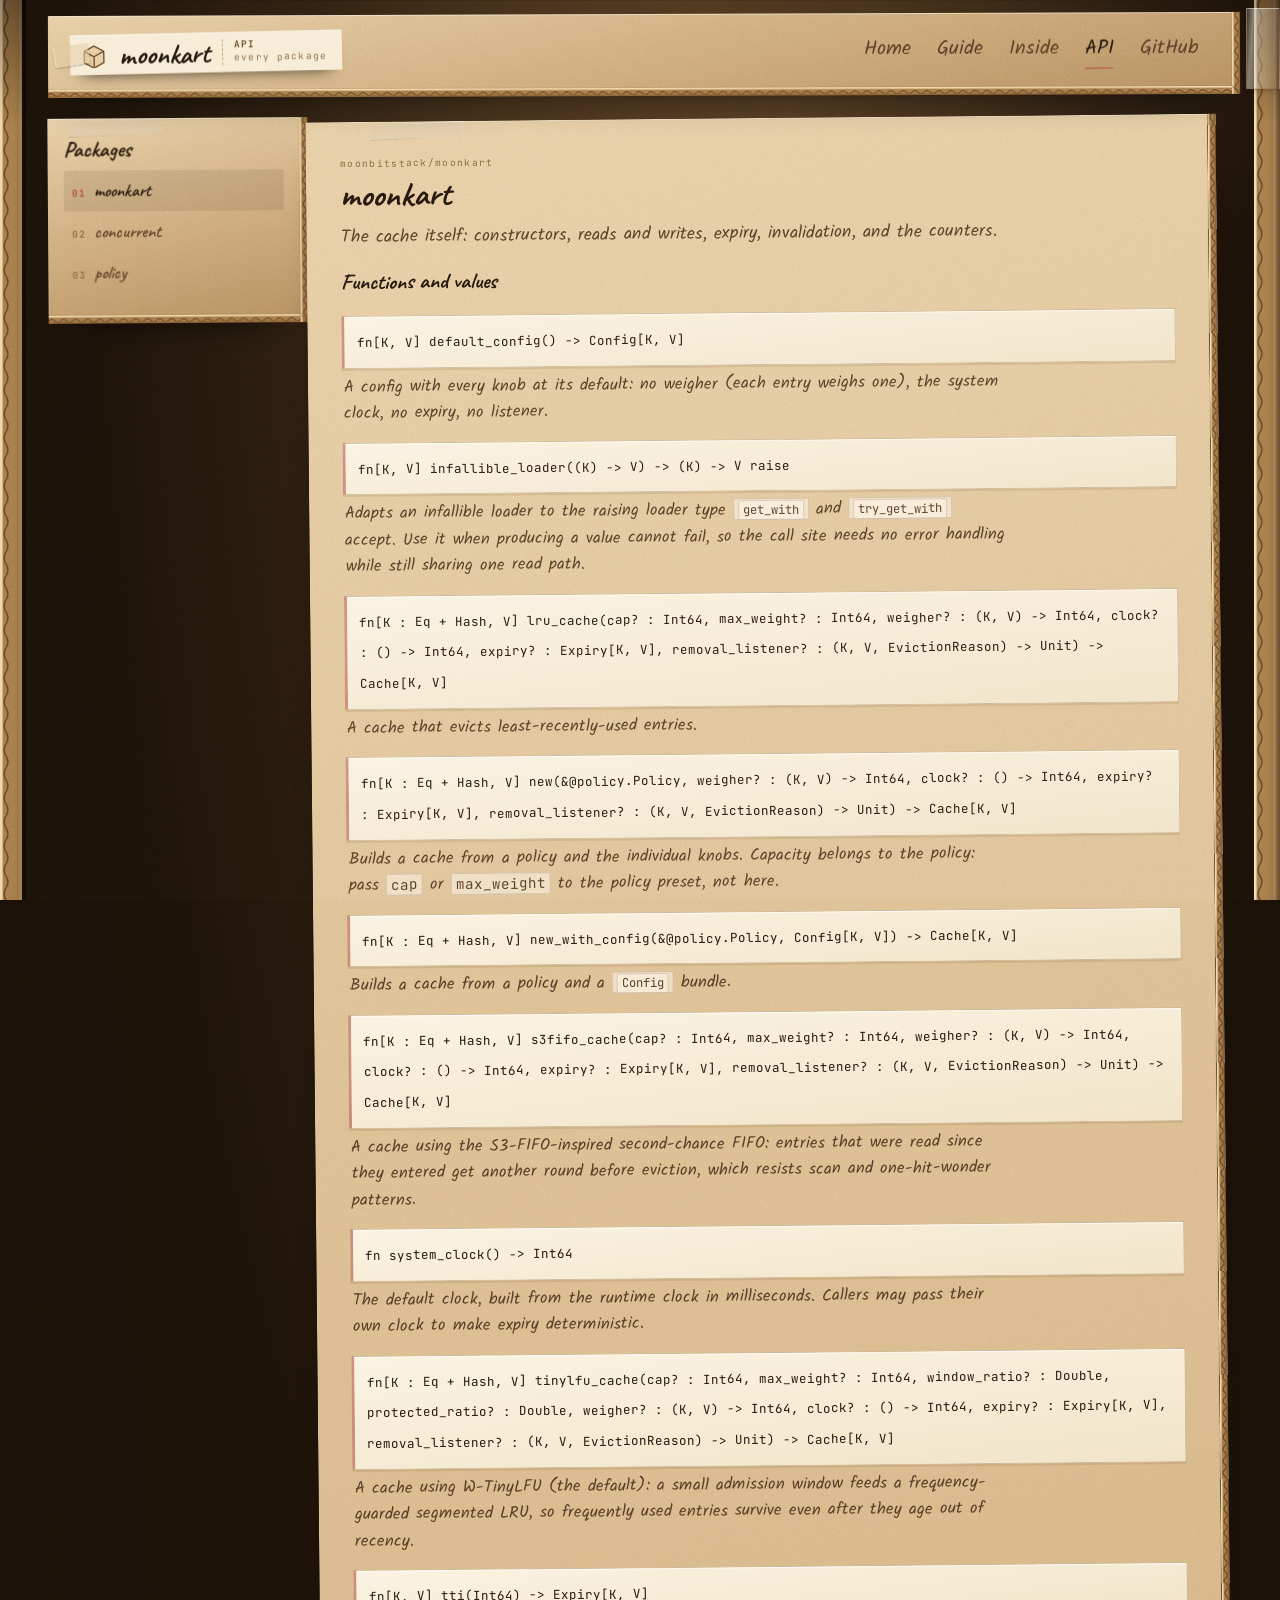
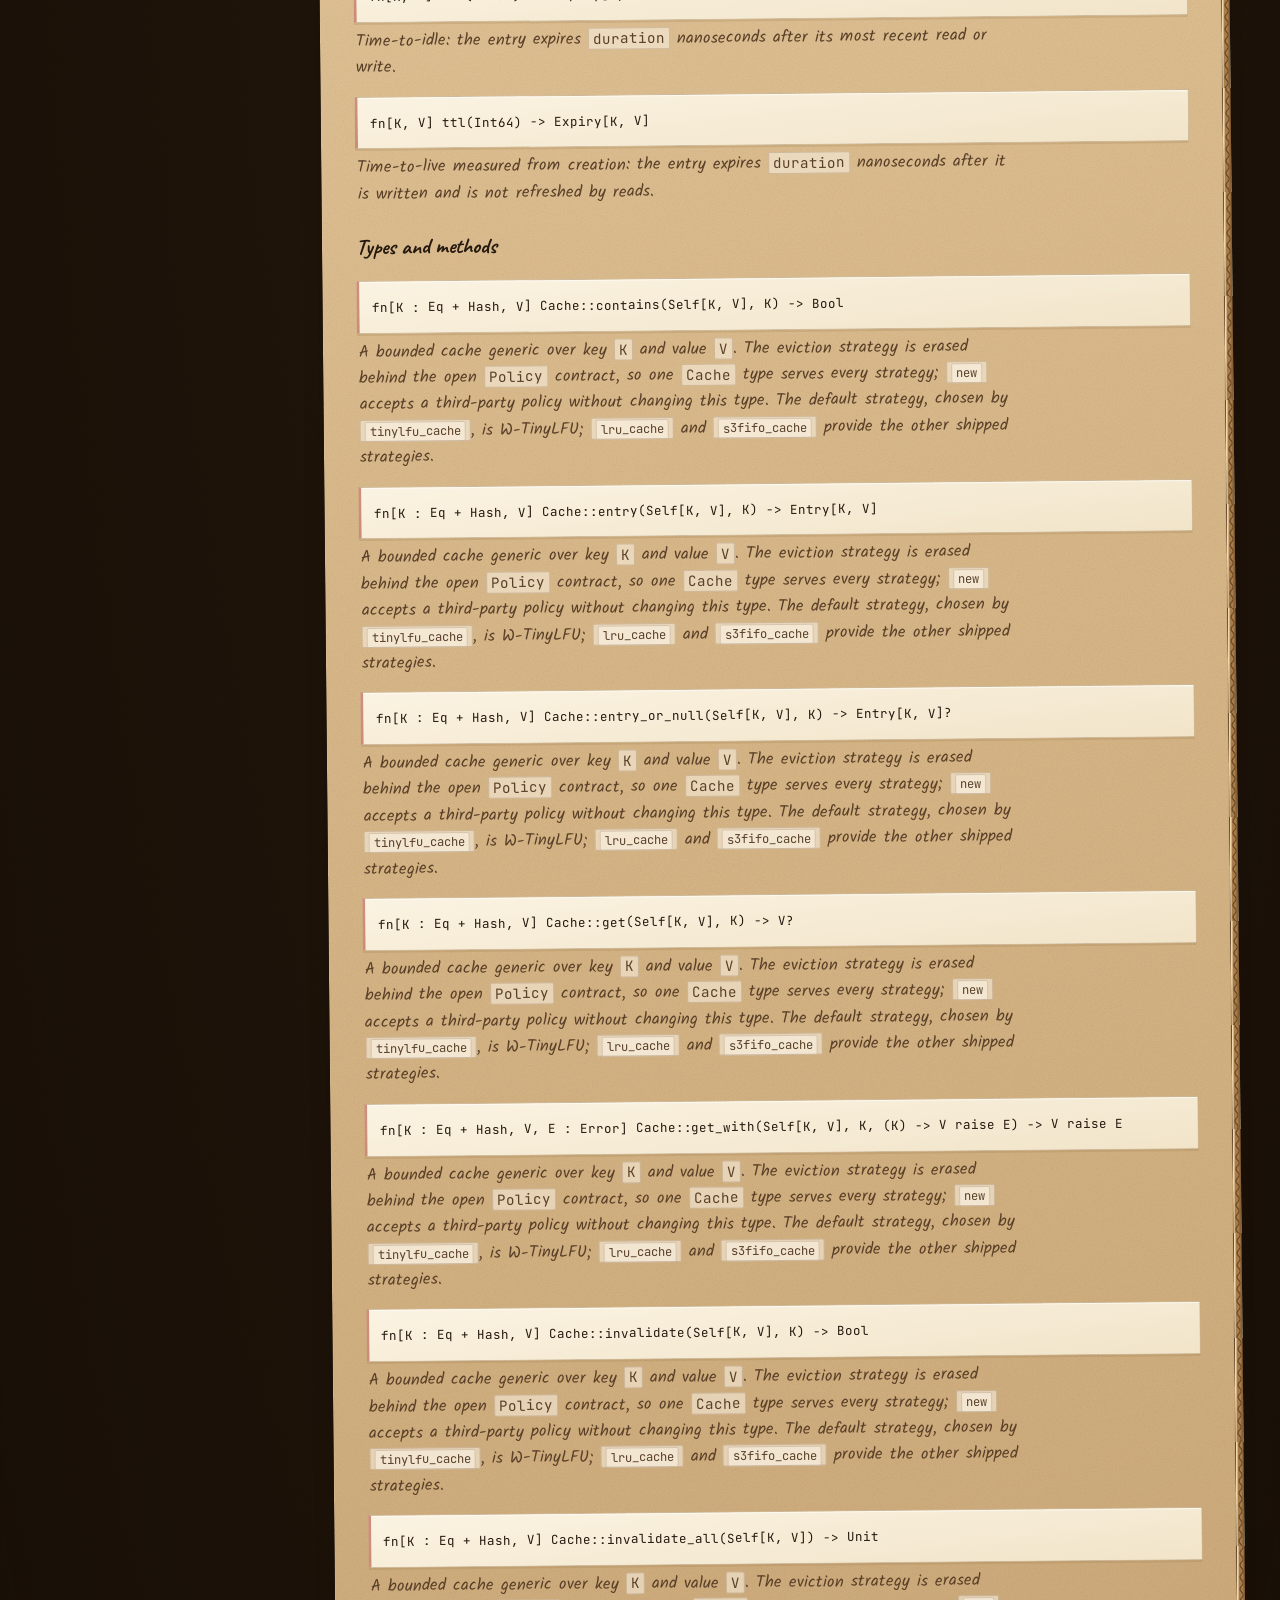
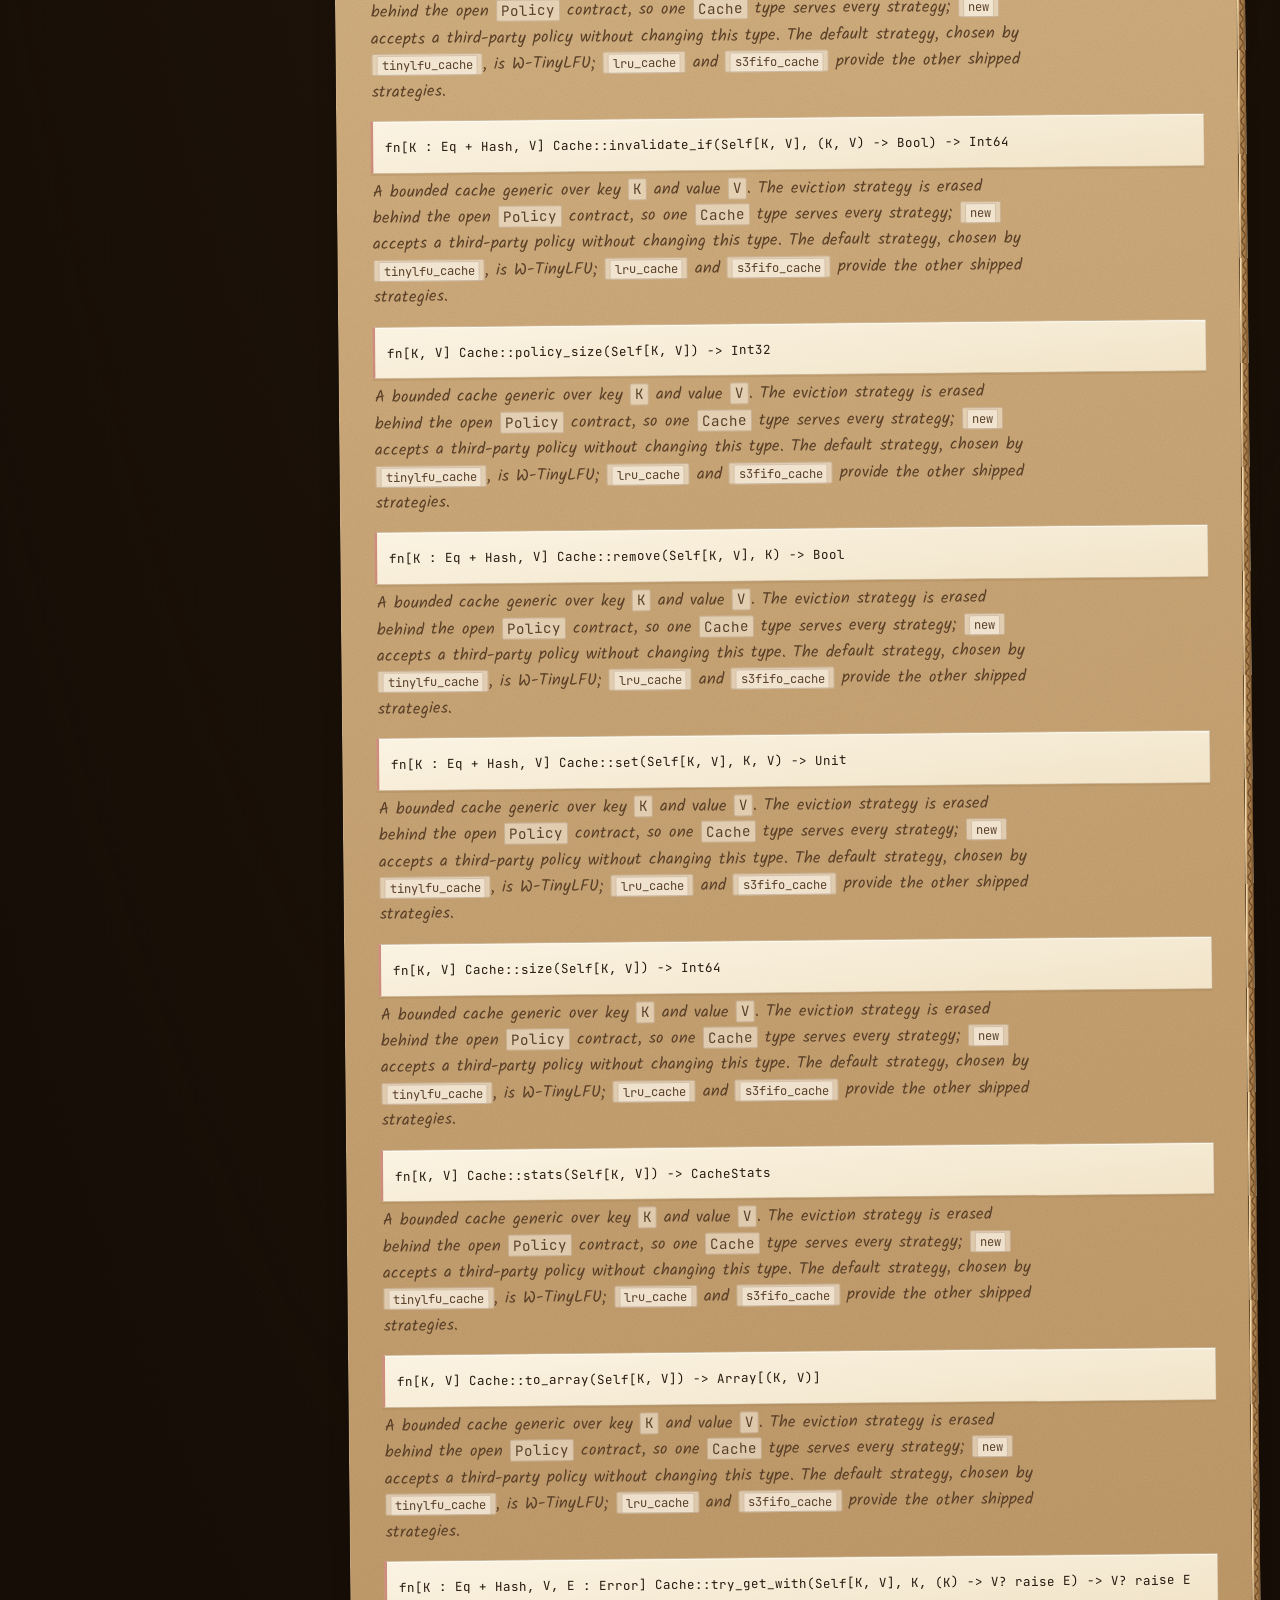
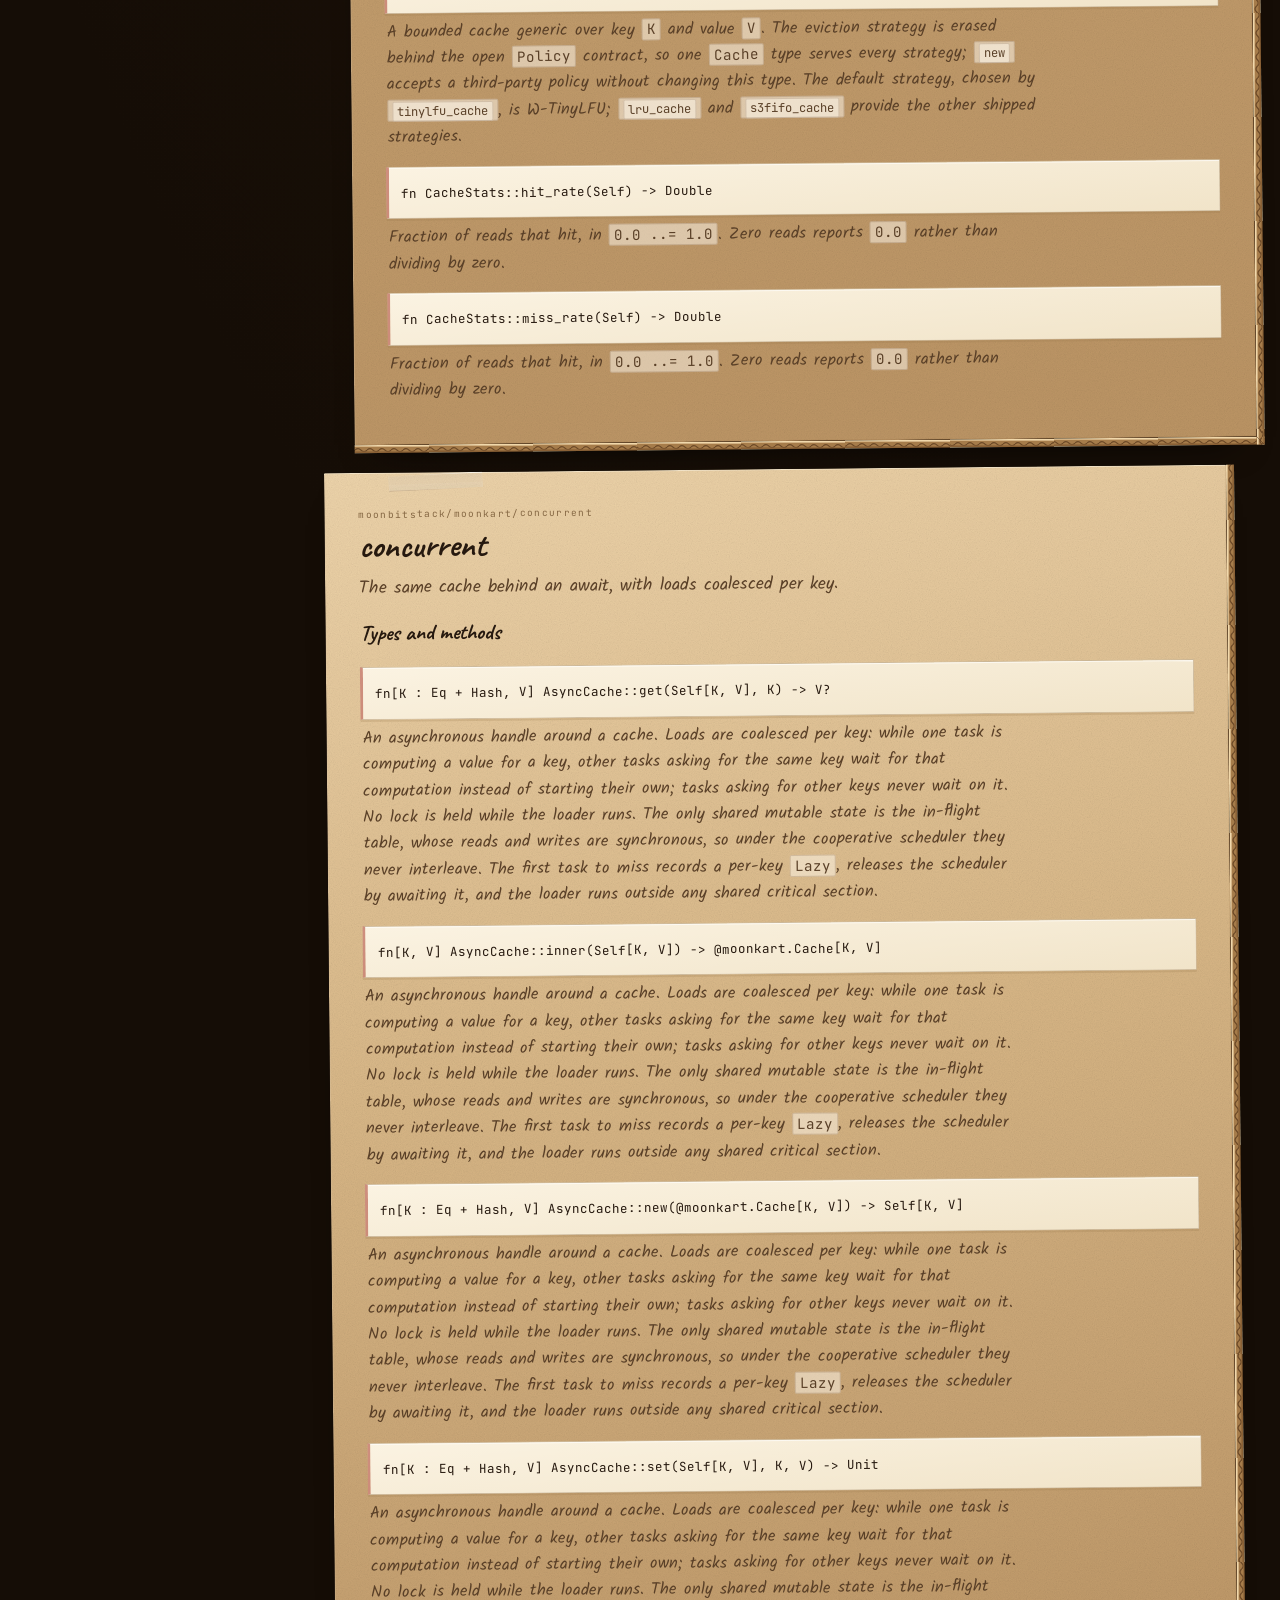
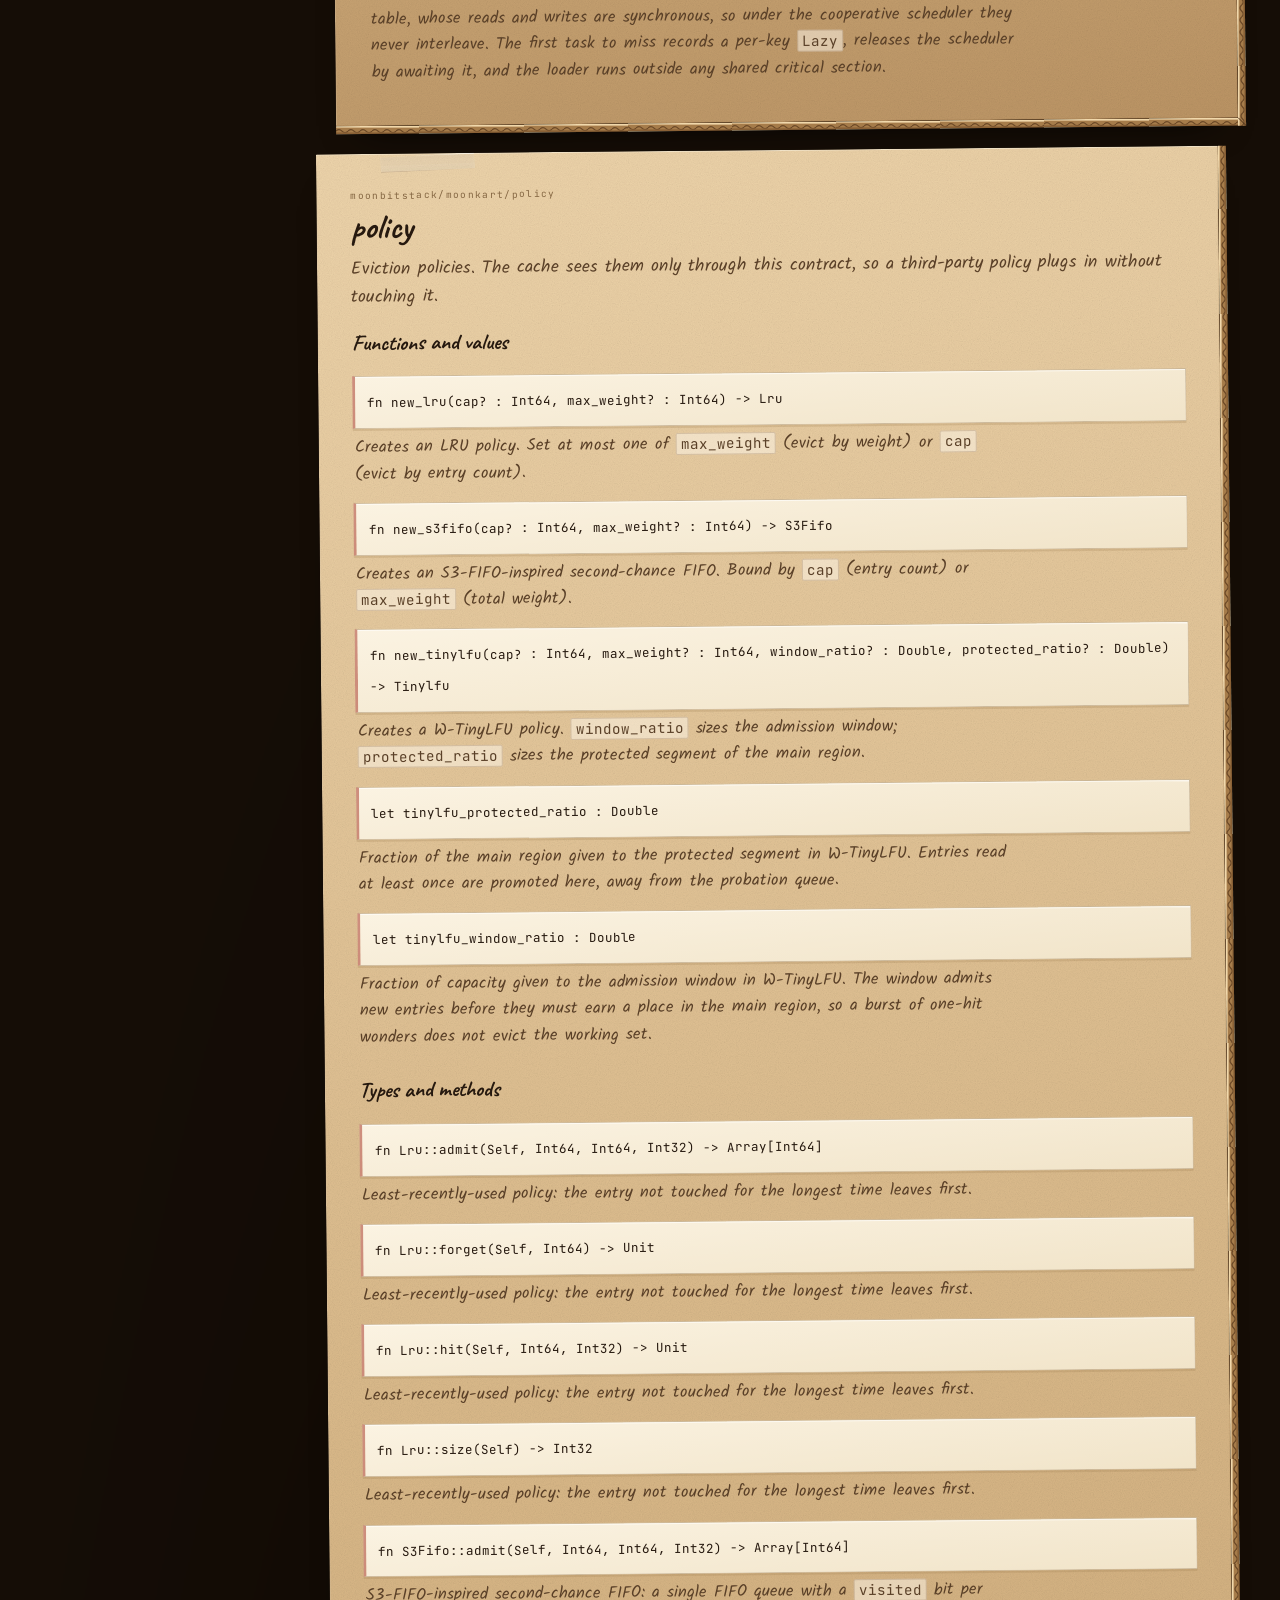
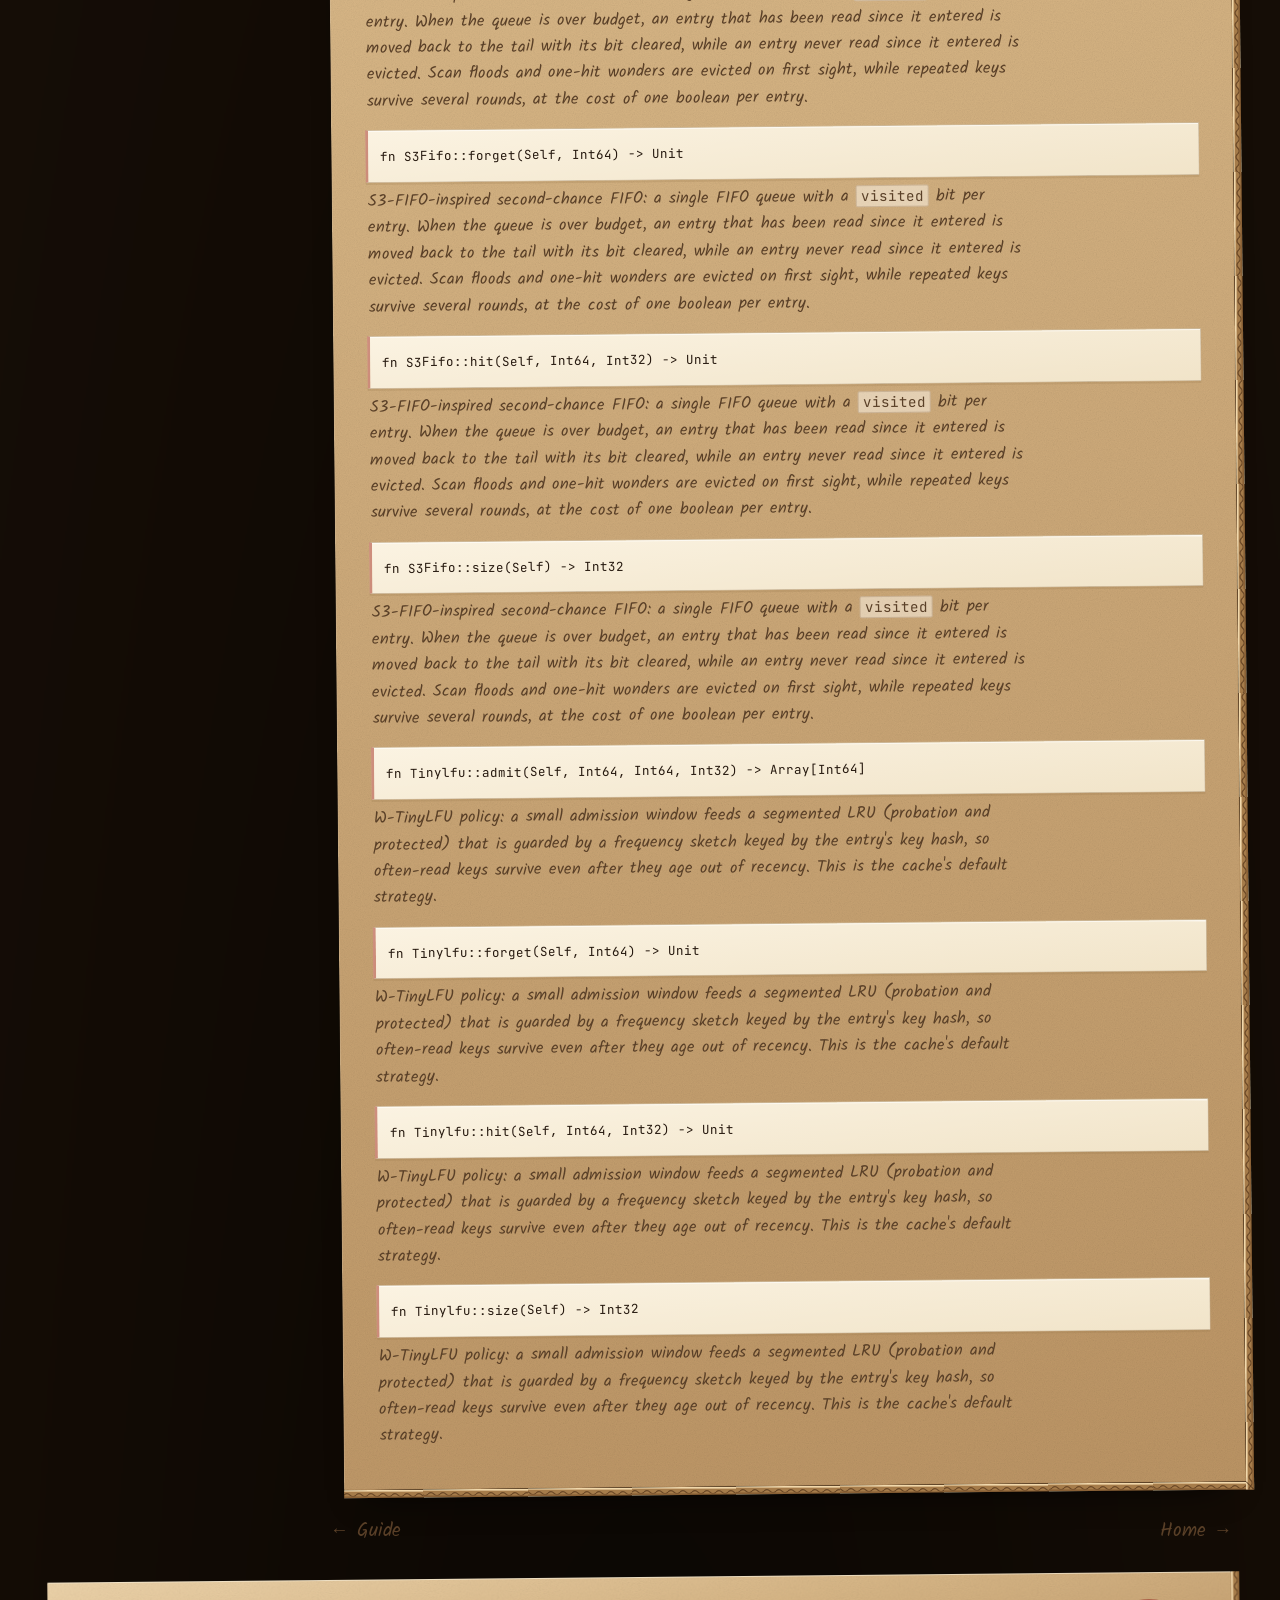
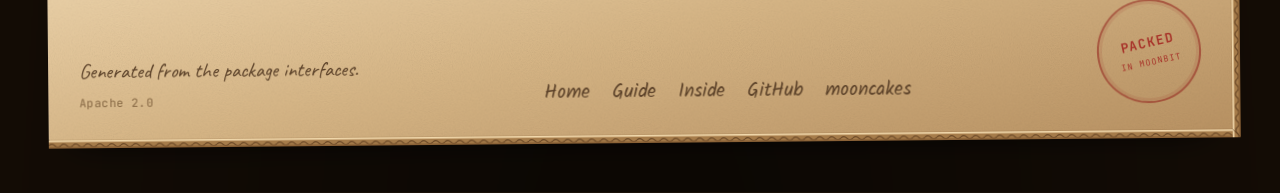
==== docs/api.html @ cc925d78 "docs(moonkart): cut the board thin, shear the label to the wall. The right and bottom of every panel" ====
<!doctype html>
<html lang="en" class="at-top">
<head>
<meta charset="utf-8">
<meta name="viewport" content="width=device-width, initial-scale=1">
<title>API &mdash; moonkart</title>
<meta name="description" content="Every public type, function and method in moonkart, generated from the package interfaces.">
<link rel="icon" href="data:image/svg+xml,%3Csvg xmlns='http://www.w3.org/2000/svg' viewBox='0 0 32 32'%3E%3Crect width='32' height='32' rx='3' fill='%23c9a678'/%3E%3Cpath d='M5 12 16 6l11 6v14l-11 6-11-6z' fill='%23e0c69e' stroke='%236b4a2f' stroke-width='1.6' stroke-linejoin='round'/%3E%3Cpath d='M5 12l11 6 11-6M16 18v14' stroke='%236b4a2f' stroke-width='1.6' fill='none' stroke-linejoin='round'/%3E%3C/svg%3E">
<link rel="preconnect" href="https://fonts.googleapis.com">
<link rel="preconnect" href="https://fonts.gstatic.com" crossorigin>
<link href="https://fonts.googleapis.com/css2?family=Caveat:wght@400..700&family=Kalam:wght@300;400;700&family=Permanent+Marker&family=JetBrains+Mono:wght@400;600&display=swap" rel="stylesheet">
<link rel="stylesheet" href="./site.css">
<script src="./shell.js" defer></script>
</head>
<body>
<div class="lamp" aria-hidden="true"></div>
<div class="grain" aria-hidden="true"></div>
<div class="walls" aria-hidden="true"><i></i><b></b></div>
<div class="rail" aria-hidden="true"><span class="rail__thumb"></span></div>
<div class="shell doc">

<header class="bar panel">
  <a class="ticket" href="./index.html">
    <svg class="ticket__mark" viewBox="0 0 32 32" aria-hidden="true">
      <path d="M4 11.5 16 5l12 6.5v14L16 32 4 25.5z" fill="#e8cea0" stroke="#6b4a2f" stroke-width="1.7" stroke-linejoin="round"/>
      <path d="M4 11.5 16 18l12-6.5M16 18v13.6" stroke="#6b4a2f" stroke-width="1.7" fill="none" stroke-linejoin="round"/>
    </svg>
    <span class="ticket__name">moonkart</span>
    <span class="ticket__no"><b>API</b>every package</span>
  </a>
  <nav class="nav" aria-label="Main">
    <a href="./index.html">Home</a>
    <a href="./guide.html">Guide</a>
    <a href="./inside.html">Inside</a>
    <a href="./api.html" aria-current="page">API</a>
    <a href="https://github.com/moonbitstack/moonkart">GitHub</a>
  </nav>
</header>

<aside class="toc panel">
  <h2>Packages</h2>
  <ol>
      <li><a href="#moonkart">moonkart</a></li>
      <li><a href="#concurrent">concurrent</a></li>
      <li><a href="#policy">policy</a></li>
  </ol>
</aside>

<main class="doc__body">
<section class="chapter panel" id="moonkart">
<span class="chapter__eyebrow">moonbitstack/moonkart</span>
<h2>moonkart</h2>
<p>The cache itself: constructors, reads and writes, expiry, invalidation, and the counters.</p>
<h3 class="api__h">Functions and values</h3><dl class="api">
<dt><code>fn[K, V] default_config() -&gt; Config[K, V]</code></dt>
<dd>A config with every knob at its default: no weigher (each entry weighs one), the system clock, no expiry, no listener.</dd>
<dt><code>fn[K, V] infallible_loader((K) -&gt; V) -&gt; (K) -&gt; V raise</code></dt>
<dd>Adapts an infallible loader to the raising loader type <code><code>get_with</code></code> and <code><code>try_get_with</code></code> accept. Use it when producing a value cannot fail, so the call site needs no error handling while still sharing one read path.</dd>
<dt><code>fn[K : Eq + Hash, V] lru_cache(cap? : Int64, max_weight? : Int64, weigher? : (K, V) -&gt; Int64, clock? : () -&gt; Int64, expiry? : Expiry[K, V], removal_listener? : (K, V, EvictionReason) -&gt; Unit) -&gt; Cache[K, V]</code></dt>
<dd>A cache that evicts least-recently-used entries.</dd>
<dt><code>fn[K : Eq + Hash, V] new(&amp;@policy.Policy, weigher? : (K, V) -&gt; Int64, clock? : () -&gt; Int64, expiry? : Expiry[K, V], removal_listener? : (K, V, EvictionReason) -&gt; Unit) -&gt; Cache[K, V]</code></dt>
<dd>Builds a cache from a policy and the individual knobs. Capacity belongs to the policy: pass <code>cap</code> or <code>max_weight</code> to the policy preset, not here.</dd>
<dt><code>fn[K : Eq + Hash, V] new_with_config(&amp;@policy.Policy, Config[K, V]) -&gt; Cache[K, V]</code></dt>
<dd>Builds a cache from a policy and a <code><code>Config</code></code> bundle.</dd>
<dt><code>fn[K : Eq + Hash, V] s3fifo_cache(cap? : Int64, max_weight? : Int64, weigher? : (K, V) -&gt; Int64, clock? : () -&gt; Int64, expiry? : Expiry[K, V], removal_listener? : (K, V, EvictionReason) -&gt; Unit) -&gt; Cache[K, V]</code></dt>
<dd>A cache using the S3-FIFO-inspired second-chance FIFO: entries that were read since they entered get another round before eviction, which resists scan and one-hit-wonder patterns.</dd>
<dt><code>fn system_clock() -&gt; Int64</code></dt>
<dd>The default clock, built from the runtime clock in milliseconds. Callers may pass their own clock to make expiry deterministic.</dd>
<dt><code>fn[K : Eq + Hash, V] tinylfu_cache(cap? : Int64, max_weight? : Int64, window_ratio? : Double, protected_ratio? : Double, weigher? : (K, V) -&gt; Int64, clock? : () -&gt; Int64, expiry? : Expiry[K, V], removal_listener? : (K, V, EvictionReason) -&gt; Unit) -&gt; Cache[K, V]</code></dt>
<dd>A cache using W-TinyLFU (the default): a small admission window feeds a frequency-guarded segmented LRU, so frequently used entries survive even after they age out of recency.</dd>
<dt><code>fn[K, V] tti(Int64) -&gt; Expiry[K, V]</code></dt>
<dd>Time-to-idle: the entry expires <code>duration</code> nanoseconds after its most recent read or write.</dd>
<dt><code>fn[K, V] ttl(Int64) -&gt; Expiry[K, V]</code></dt>
<dd>Time-to-live measured from creation: the entry expires <code>duration</code> nanoseconds after it is written and is not refreshed by reads.</dd>
</dl>
<h3 class="api__h">Types and methods</h3><dl class="api">
<dt><code>fn[K : Eq + Hash, V] Cache::contains(Self[K, V], K) -&gt; Bool</code></dt>
<dd>A bounded cache generic over key <code>K</code> and value <code>V</code>. The eviction strategy is erased behind the open <code>Policy</code> contract, so one <code>Cache</code> type serves every strategy; <code><code>new</code></code> accepts a third-party policy without changing this type. The default strategy, chosen by <code><code>tinylfu_cache</code></code>, is W-TinyLFU; <code><code>lru_cache</code></code> and <code><code>s3fifo_cache</code></code> provide the other shipped strategies.</dd>
<dt><code>fn[K : Eq + Hash, V] Cache::entry(Self[K, V], K) -&gt; Entry[K, V]</code></dt>
<dd>A bounded cache generic over key <code>K</code> and value <code>V</code>. The eviction strategy is erased behind the open <code>Policy</code> contract, so one <code>Cache</code> type serves every strategy; <code><code>new</code></code> accepts a third-party policy without changing this type. The default strategy, chosen by <code><code>tinylfu_cache</code></code>, is W-TinyLFU; <code><code>lru_cache</code></code> and <code><code>s3fifo_cache</code></code> provide the other shipped strategies.</dd>
<dt><code>fn[K : Eq + Hash, V] Cache::entry_or_null(Self[K, V], K) -&gt; Entry[K, V]?</code></dt>
<dd>A bounded cache generic over key <code>K</code> and value <code>V</code>. The eviction strategy is erased behind the open <code>Policy</code> contract, so one <code>Cache</code> type serves every strategy; <code><code>new</code></code> accepts a third-party policy without changing this type. The default strategy, chosen by <code><code>tinylfu_cache</code></code>, is W-TinyLFU; <code><code>lru_cache</code></code> and <code><code>s3fifo_cache</code></code> provide the other shipped strategies.</dd>
<dt><code>fn[K : Eq + Hash, V] Cache::get(Self[K, V], K) -&gt; V?</code></dt>
<dd>A bounded cache generic over key <code>K</code> and value <code>V</code>. The eviction strategy is erased behind the open <code>Policy</code> contract, so one <code>Cache</code> type serves every strategy; <code><code>new</code></code> accepts a third-party policy without changing this type. The default strategy, chosen by <code><code>tinylfu_cache</code></code>, is W-TinyLFU; <code><code>lru_cache</code></code> and <code><code>s3fifo_cache</code></code> provide the other shipped strategies.</dd>
<dt><code>fn[K : Eq + Hash, V, E : Error] Cache::get_with(Self[K, V], K, (K) -&gt; V raise E) -&gt; V raise E</code></dt>
<dd>A bounded cache generic over key <code>K</code> and value <code>V</code>. The eviction strategy is erased behind the open <code>Policy</code> contract, so one <code>Cache</code> type serves every strategy; <code><code>new</code></code> accepts a third-party policy without changing this type. The default strategy, chosen by <code><code>tinylfu_cache</code></code>, is W-TinyLFU; <code><code>lru_cache</code></code> and <code><code>s3fifo_cache</code></code> provide the other shipped strategies.</dd>
<dt><code>fn[K : Eq + Hash, V] Cache::invalidate(Self[K, V], K) -&gt; Bool</code></dt>
<dd>A bounded cache generic over key <code>K</code> and value <code>V</code>. The eviction strategy is erased behind the open <code>Policy</code> contract, so one <code>Cache</code> type serves every strategy; <code><code>new</code></code> accepts a third-party policy without changing this type. The default strategy, chosen by <code><code>tinylfu_cache</code></code>, is W-TinyLFU; <code><code>lru_cache</code></code> and <code><code>s3fifo_cache</code></code> provide the other shipped strategies.</dd>
<dt><code>fn[K : Eq + Hash, V] Cache::invalidate_all(Self[K, V]) -&gt; Unit</code></dt>
<dd>A bounded cache generic over key <code>K</code> and value <code>V</code>. The eviction strategy is erased behind the open <code>Policy</code> contract, so one <code>Cache</code> type serves every strategy; <code><code>new</code></code> accepts a third-party policy without changing this type. The default strategy, chosen by <code><code>tinylfu_cache</code></code>, is W-TinyLFU; <code><code>lru_cache</code></code> and <code><code>s3fifo_cache</code></code> provide the other shipped strategies.</dd>
<dt><code>fn[K : Eq + Hash, V] Cache::invalidate_if(Self[K, V], (K, V) -&gt; Bool) -&gt; Int64</code></dt>
<dd>A bounded cache generic over key <code>K</code> and value <code>V</code>. The eviction strategy is erased behind the open <code>Policy</code> contract, so one <code>Cache</code> type serves every strategy; <code><code>new</code></code> accepts a third-party policy without changing this type. The default strategy, chosen by <code><code>tinylfu_cache</code></code>, is W-TinyLFU; <code><code>lru_cache</code></code> and <code><code>s3fifo_cache</code></code> provide the other shipped strategies.</dd>
<dt><code>fn[K, V] Cache::policy_size(Self[K, V]) -&gt; Int32</code></dt>
<dd>A bounded cache generic over key <code>K</code> and value <code>V</code>. The eviction strategy is erased behind the open <code>Policy</code> contract, so one <code>Cache</code> type serves every strategy; <code><code>new</code></code> accepts a third-party policy without changing this type. The default strategy, chosen by <code><code>tinylfu_cache</code></code>, is W-TinyLFU; <code><code>lru_cache</code></code> and <code><code>s3fifo_cache</code></code> provide the other shipped strategies.</dd>
<dt><code>fn[K : Eq + Hash, V] Cache::remove(Self[K, V], K) -&gt; Bool</code></dt>
<dd>A bounded cache generic over key <code>K</code> and value <code>V</code>. The eviction strategy is erased behind the open <code>Policy</code> contract, so one <code>Cache</code> type serves every strategy; <code><code>new</code></code> accepts a third-party policy without changing this type. The default strategy, chosen by <code><code>tinylfu_cache</code></code>, is W-TinyLFU; <code><code>lru_cache</code></code> and <code><code>s3fifo_cache</code></code> provide the other shipped strategies.</dd>
<dt><code>fn[K : Eq + Hash, V] Cache::set(Self[K, V], K, V) -&gt; Unit</code></dt>
<dd>A bounded cache generic over key <code>K</code> and value <code>V</code>. The eviction strategy is erased behind the open <code>Policy</code> contract, so one <code>Cache</code> type serves every strategy; <code><code>new</code></code> accepts a third-party policy without changing this type. The default strategy, chosen by <code><code>tinylfu_cache</code></code>, is W-TinyLFU; <code><code>lru_cache</code></code> and <code><code>s3fifo_cache</code></code> provide the other shipped strategies.</dd>
<dt><code>fn[K, V] Cache::size(Self[K, V]) -&gt; Int64</code></dt>
<dd>A bounded cache generic over key <code>K</code> and value <code>V</code>. The eviction strategy is erased behind the open <code>Policy</code> contract, so one <code>Cache</code> type serves every strategy; <code><code>new</code></code> accepts a third-party policy without changing this type. The default strategy, chosen by <code><code>tinylfu_cache</code></code>, is W-TinyLFU; <code><code>lru_cache</code></code> and <code><code>s3fifo_cache</code></code> provide the other shipped strategies.</dd>
<dt><code>fn[K, V] Cache::stats(Self[K, V]) -&gt; CacheStats</code></dt>
<dd>A bounded cache generic over key <code>K</code> and value <code>V</code>. The eviction strategy is erased behind the open <code>Policy</code> contract, so one <code>Cache</code> type serves every strategy; <code><code>new</code></code> accepts a third-party policy without changing this type. The default strategy, chosen by <code><code>tinylfu_cache</code></code>, is W-TinyLFU; <code><code>lru_cache</code></code> and <code><code>s3fifo_cache</code></code> provide the other shipped strategies.</dd>
<dt><code>fn[K, V] Cache::to_array(Self[K, V]) -&gt; Array[(K, V)]</code></dt>
<dd>A bounded cache generic over key <code>K</code> and value <code>V</code>. The eviction strategy is erased behind the open <code>Policy</code> contract, so one <code>Cache</code> type serves every strategy; <code><code>new</code></code> accepts a third-party policy without changing this type. The default strategy, chosen by <code><code>tinylfu_cache</code></code>, is W-TinyLFU; <code><code>lru_cache</code></code> and <code><code>s3fifo_cache</code></code> provide the other shipped strategies.</dd>
<dt><code>fn[K : Eq + Hash, V, E : Error] Cache::try_get_with(Self[K, V], K, (K) -&gt; V? raise E) -&gt; V? raise E</code></dt>
<dd>A bounded cache generic over key <code>K</code> and value <code>V</code>. The eviction strategy is erased behind the open <code>Policy</code> contract, so one <code>Cache</code> type serves every strategy; <code><code>new</code></code> accepts a third-party policy without changing this type. The default strategy, chosen by <code><code>tinylfu_cache</code></code>, is W-TinyLFU; <code><code>lru_cache</code></code> and <code><code>s3fifo_cache</code></code> provide the other shipped strategies.</dd>
<dt><code>fn CacheStats::hit_rate(Self) -&gt; Double</code></dt>
<dd>Fraction of reads that hit, in <code>0.0 ..= 1.0</code>. Zero reads reports <code>0.0</code> rather than dividing by zero.</dd>
<dt><code>fn CacheStats::miss_rate(Self) -&gt; Double</code></dt>
<dd>Fraction of reads that hit, in <code>0.0 ..= 1.0</code>. Zero reads reports <code>0.0</code> rather than dividing by zero.</dd>
</dl>
</section>
<section class="chapter panel" id="concurrent">
<span class="chapter__eyebrow">moonbitstack/moonkart/concurrent</span>
<h2>concurrent</h2>
<p>The same cache behind an await, with loads coalesced per key.</p>
<h3 class="api__h">Types and methods</h3><dl class="api">
<dt><code>fn[K : Eq + Hash, V] AsyncCache::get(Self[K, V], K) -&gt; V?</code></dt>
<dd>An asynchronous handle around a cache. Loads are coalesced per key: while one task is computing a value for a key, other tasks asking for the same key wait for that computation instead of starting their own; tasks asking for other keys never wait on it. No lock is held while the loader runs. The only shared mutable state is the in-flight table, whose reads and writes are synchronous, so under the cooperative scheduler they never interleave. The first task to miss records a per-key <code>Lazy</code>, releases the scheduler by awaiting it, and the loader runs outside any shared critical section.</dd>
<dt><code>fn[K, V] AsyncCache::inner(Self[K, V]) -&gt; @moonkart.Cache[K, V]</code></dt>
<dd>An asynchronous handle around a cache. Loads are coalesced per key: while one task is computing a value for a key, other tasks asking for the same key wait for that computation instead of starting their own; tasks asking for other keys never wait on it. No lock is held while the loader runs. The only shared mutable state is the in-flight table, whose reads and writes are synchronous, so under the cooperative scheduler they never interleave. The first task to miss records a per-key <code>Lazy</code>, releases the scheduler by awaiting it, and the loader runs outside any shared critical section.</dd>
<dt><code>fn[K : Eq + Hash, V] AsyncCache::new(@moonkart.Cache[K, V]) -&gt; Self[K, V]</code></dt>
<dd>An asynchronous handle around a cache. Loads are coalesced per key: while one task is computing a value for a key, other tasks asking for the same key wait for that computation instead of starting their own; tasks asking for other keys never wait on it. No lock is held while the loader runs. The only shared mutable state is the in-flight table, whose reads and writes are synchronous, so under the cooperative scheduler they never interleave. The first task to miss records a per-key <code>Lazy</code>, releases the scheduler by awaiting it, and the loader runs outside any shared critical section.</dd>
<dt><code>fn[K : Eq + Hash, V] AsyncCache::set(Self[K, V], K, V) -&gt; Unit</code></dt>
<dd>An asynchronous handle around a cache. Loads are coalesced per key: while one task is computing a value for a key, other tasks asking for the same key wait for that computation instead of starting their own; tasks asking for other keys never wait on it. No lock is held while the loader runs. The only shared mutable state is the in-flight table, whose reads and writes are synchronous, so under the cooperative scheduler they never interleave. The first task to miss records a per-key <code>Lazy</code>, releases the scheduler by awaiting it, and the loader runs outside any shared critical section.</dd>
</dl>
</section>
<section class="chapter panel" id="policy">
<span class="chapter__eyebrow">moonbitstack/moonkart/policy</span>
<h2>policy</h2>
<p>Eviction policies. The cache sees them only through this contract, so a third-party policy plugs in without touching it.</p>
<h3 class="api__h">Functions and values</h3><dl class="api">
<dt><code>fn new_lru(cap? : Int64, max_weight? : Int64) -&gt; Lru</code></dt>
<dd>Creates an LRU policy. Set at most one of <code>max_weight</code> (evict by weight) or <code>cap</code> (evict by entry count).</dd>
<dt><code>fn new_s3fifo(cap? : Int64, max_weight? : Int64) -&gt; S3Fifo</code></dt>
<dd>Creates an S3-FIFO-inspired second-chance FIFO. Bound by <code>cap</code> (entry count) or <code>max_weight</code> (total weight).</dd>
<dt><code>fn new_tinylfu(cap? : Int64, max_weight? : Int64, window_ratio? : Double, protected_ratio? : Double) -&gt; Tinylfu</code></dt>
<dd>Creates a W-TinyLFU policy. <code>window_ratio</code> sizes the admission window; <code>protected_ratio</code> sizes the protected segment of the main region.</dd>
<dt><code>let tinylfu_protected_ratio : Double</code></dt>
<dd>Fraction of the main region given to the protected segment in W-TinyLFU. Entries read at least once are promoted here, away from the probation queue.</dd>
<dt><code>let tinylfu_window_ratio : Double</code></dt>
<dd>Fraction of capacity given to the admission window in W-TinyLFU. The window admits new entries before they must earn a place in the main region, so a burst of one-hit wonders does not evict the working set.</dd>
</dl>
<h3 class="api__h">Types and methods</h3><dl class="api">
<dt><code>fn Lru::admit(Self, Int64, Int64, Int32) -&gt; Array[Int64]</code></dt>
<dd>Least-recently-used policy: the entry not touched for the longest time leaves first.</dd>
<dt><code>fn Lru::forget(Self, Int64) -&gt; Unit</code></dt>
<dd>Least-recently-used policy: the entry not touched for the longest time leaves first.</dd>
<dt><code>fn Lru::hit(Self, Int64, Int32) -&gt; Unit</code></dt>
<dd>Least-recently-used policy: the entry not touched for the longest time leaves first.</dd>
<dt><code>fn Lru::size(Self) -&gt; Int32</code></dt>
<dd>Least-recently-used policy: the entry not touched for the longest time leaves first.</dd>
<dt><code>fn S3Fifo::admit(Self, Int64, Int64, Int32) -&gt; Array[Int64]</code></dt>
<dd>S3-FIFO-inspired second-chance FIFO: a single FIFO queue with a <code>visited</code> bit per entry. When the queue is over budget, an entry that has been read since it entered is moved back to the tail with its bit cleared, while an entry never read since it entered is evicted. Scan floods and one-hit wonders are evicted on first sight, while repeated keys survive several rounds, at the cost of one boolean per entry.</dd>
<dt><code>fn S3Fifo::forget(Self, Int64) -&gt; Unit</code></dt>
<dd>S3-FIFO-inspired second-chance FIFO: a single FIFO queue with a <code>visited</code> bit per entry. When the queue is over budget, an entry that has been read since it entered is moved back to the tail with its bit cleared, while an entry never read since it entered is evicted. Scan floods and one-hit wonders are evicted on first sight, while repeated keys survive several rounds, at the cost of one boolean per entry.</dd>
<dt><code>fn S3Fifo::hit(Self, Int64, Int32) -&gt; Unit</code></dt>
<dd>S3-FIFO-inspired second-chance FIFO: a single FIFO queue with a <code>visited</code> bit per entry. When the queue is over budget, an entry that has been read since it entered is moved back to the tail with its bit cleared, while an entry never read since it entered is evicted. Scan floods and one-hit wonders are evicted on first sight, while repeated keys survive several rounds, at the cost of one boolean per entry.</dd>
<dt><code>fn S3Fifo::size(Self) -&gt; Int32</code></dt>
<dd>S3-FIFO-inspired second-chance FIFO: a single FIFO queue with a <code>visited</code> bit per entry. When the queue is over budget, an entry that has been read since it entered is moved back to the tail with its bit cleared, while an entry never read since it entered is evicted. Scan floods and one-hit wonders are evicted on first sight, while repeated keys survive several rounds, at the cost of one boolean per entry.</dd>
<dt><code>fn Tinylfu::admit(Self, Int64, Int64, Int32) -&gt; Array[Int64]</code></dt>
<dd>W-TinyLFU policy: a small admission window feeds a segmented LRU (probation and protected) that is guarded by a frequency sketch keyed by the entry&#x27;s key hash, so often-read keys survive even after they age out of recency. This is the cache&#x27;s default strategy.</dd>
<dt><code>fn Tinylfu::forget(Self, Int64) -&gt; Unit</code></dt>
<dd>W-TinyLFU policy: a small admission window feeds a segmented LRU (probation and protected) that is guarded by a frequency sketch keyed by the entry&#x27;s key hash, so often-read keys survive even after they age out of recency. This is the cache&#x27;s default strategy.</dd>
<dt><code>fn Tinylfu::hit(Self, Int64, Int32) -&gt; Unit</code></dt>
<dd>W-TinyLFU policy: a small admission window feeds a segmented LRU (probation and protected) that is guarded by a frequency sketch keyed by the entry&#x27;s key hash, so often-read keys survive even after they age out of recency. This is the cache&#x27;s default strategy.</dd>
<dt><code>fn Tinylfu::size(Self) -&gt; Int32</code></dt>
<dd>W-TinyLFU policy: a small admission window feeds a segmented LRU (probation and protected) that is guarded by a frequency sketch keyed by the entry&#x27;s key hash, so often-read keys survive even after they age out of recency. This is the cache&#x27;s default strategy.</dd>
</dl>
</section>

  <nav class="pager">
    <a href="./guide.html">&larr; Guide</a>
    <a href="./index.html">Home &rarr;</a>
  </nav>
</main>

<footer class="foot panel">
  <div>
    <p class="foot__note">Generated from the package interfaces.</p>
    <p class="foot__lic">Apache 2.0</p>
  </div>
  <nav class="foot__links" aria-label="Elsewhere">
    <a href="./index.html">Home</a>
    <a href="./guide.html">Guide</a>
    <a href="./inside.html">Inside</a>
    <a href="https://github.com/moonbitstack/moonkart">GitHub</a>
    <a href="https://mooncakes.io/docs/moonbitstack/moonkart">mooncakes</a>
  </nav>
  <div class="stamp" aria-hidden="true"><span><b>PACKED</b>IN MOONBIT</span></div>
</footer>

</div>
</body>
</html>
---- docs/site.css ----
:root{
  /* the workbench the boards lie on */
  --desk:#2b1e13;
  --desk-2:#3f2d1d;
  --void:#150d06;

  /* the board itself */
  --face:#d8b787;
  --face-hi:#ecd0a3;
  --face-lo:#bb9464;
  --core:#a97f4d;
  --liner:#e9cd9e;
  --edge:#6d4a29;
  --ink:#26190f;
  --ink-2:#5a4028;
  --ink-3:#856743;
  --pen:#a8342a;
  --pen-2:#2c5674;

  /* paper stuck on the board */
  --paper:#f7ecd6;
  --on-paper:#241a10;

  --hand:'Caveat',cursive;
  --neat:'Kalam',cursive;
  --body:'Kalam',cursive;
  --marker:'Permanent Marker',cursive;
  --mono:'JetBrains Mono',ui-monospace,monospace;
  --bar:74px;
  --page:min(1240px, calc(100% - 3rem));

  /* corrugated cross-section: two liners with a wave between them */
  --flute:url("data:image/svg+xml,%3Csvg xmlns='http://www.w3.org/2000/svg' width='14' height='15'%3E%3Crect width='14' height='15' fill='%23a67c4a'/%3E%3Cpath d='M0 10.4 Q3.5 3.4 7 10.4 T14 10.4' fill='none' stroke='%236b4826' stroke-width='1.5'/%3E%3Crect width='14' height='2.8' fill='%23f0d6a7'/%3E%3Crect y='12.2' width='14' height='2.8' fill='%23c59a68'/%3E%3C/svg%3E");
  --fluteV:url("data:image/svg+xml,%3Csvg xmlns='http://www.w3.org/2000/svg' width='22' height='24'%3E%3Crect width='22' height='24' fill='%23a67c4a'/%3E%3Cpath d='M6 0 Q2.2 6 6 12 T6 24' fill='none' stroke='%236b4826' stroke-width='1.6'/%3E%3Crect width='2.6' height='24' fill='%23f0d6a7'/%3E%3Crect x='19.2' width='2.8' height='24' fill='%23bd9060'/%3E%3C/svg%3E");
  --fluteR:url("data:image/svg+xml,%3Csvg xmlns='http://www.w3.org/2000/svg' width='12' height='22'%3E%3Crect width='12' height='22' fill='%23a67c4a'/%3E%3Cpath d='M5.4 0 Q1.8 5.5 5.4 11 T5.4 22' fill='none' stroke='%236b4826' stroke-width='1.5'/%3E%3Crect width='2' height='22' fill='%23f0d6a7'/%3E%3Crect x='10' width='2' height='22' fill='%23bd9060'/%3E%3C/svg%3E");
  /* the same cut edge, cut thin: what a board two millimetres thick shows */
  --edgeB:url("data:image/svg+xml,%3Csvg xmlns='http://www.w3.org/2000/svg' width='12' height='8'%3E%3Crect width='12' height='8' fill='%23a67c4a'/%3E%3Cpath d='M0 5.1 Q3 1.9 6 5.1 T12 5.1' fill='none' stroke='%236b4826' stroke-width='1.25'/%3E%3Crect width='12' height='1.6' fill='%23f1d8ab'/%3E%3Crect y='6.4' width='12' height='1.6' fill='%238a6136'/%3E%3C/svg%3E");
  --edgeR:url("data:image/svg+xml,%3Csvg xmlns='http://www.w3.org/2000/svg' width='8' height='12'%3E%3Crect width='8' height='12' fill='%23a67c4a'/%3E%3Cpath d='M4.6 0 Q1.4 3 4.6 6 T4.6 12' fill='none' stroke='%236b4826' stroke-width='1.25'/%3E%3Crect width='1.6' height='12' fill='%23f1d8ab'/%3E%3Crect x='6.4' width='1.6' height='12' fill='%238a6136'/%3E%3C/svg%3E");
}
*{box-sizing:border-box}
html,body{margin:0;padding:0}
html{background:var(--desk);color:var(--ink)}
html,button,input,textarea,select{font-variant-ligatures:no-contextual}
body{
  font-family:var(--body);
  font-size:19px;
  line-height:1.62;
  background:
    radial-gradient(72% 40% at 50% -6%, #4a341d 0%, transparent 64%),
    radial-gradient(120% 70% at 50% 8%, rgba(120,80,40,.16), transparent 70%),
    radial-gradient(90% 60% at 50% 108%, rgba(0,0,0,.55), transparent 70%),
    var(--void);
  overflow-x:clip;
  -webkit-font-smoothing:antialiased;
}

/* dust and fibre, over everything */
.grain{position:fixed;inset:0;z-index:60;pointer-events:none;opacity:.5;mix-blend-mode:overlay;
  background-image:url("data:image/svg+xml,%3Csvg xmlns='http://www.w3.org/2000/svg' width='240' height='240'%3E%3Cfilter id='n'%3E%3CfeTurbulence type='fractalNoise' baseFrequency='.82' numOctaves='4' stitchTiles='stitch'/%3E%3CfeColorMatrix type='saturate' values='0'/%3E%3C/filter%3E%3Crect width='240' height='240' filter='url(%23n)' opacity='.42'/%3E%3C/svg%3E");}
.grain::after{content:"";position:absolute;inset:0;opacity:.6;
  background-image:repeating-linear-gradient(88deg, rgba(90,60,30,.07) 0 1px, transparent 1px 3px);}
.lamp{position:fixed;inset:0;z-index:0;pointer-events:none;
  background:radial-gradient(60% 42% at 62% 12%, rgba(255,196,120,.13), transparent 70%);}
/* the side walls: you are looking into the carton. The right one is wide enough
   to take the scroll groove, so the bar runs inside the board, not beside it. */
.walls{position:fixed;inset:0;z-index:45;pointer-events:none}
.walls i{position:absolute;top:0;bottom:0;left:0;width:26px;
  background-image:linear-gradient(180deg,rgba(0,0,0,.4),rgba(0,0,0,0) 14%),var(--fluteV);
  background-size:auto,22px 24px;background-repeat:no-repeat,repeat-y;
  box-shadow:inset -10px 0 12px -10px rgba(0,0,0,.85)}
/* the right wall is the page's own edge board */
.walls b{position:absolute;top:0;bottom:0;right:0;width:26px;
  background-color:var(--core);
  background-image:
    linear-gradient(180deg,rgba(0,0,0,.4),rgba(0,0,0,0) 14%),
    var(--fluteV);
  background-size:auto,22px 24px;background-repeat:no-repeat,repeat-y;
  box-shadow:inset -10px 0 12px -10px rgba(0,0,0,.85), inset 2px 0 0 rgba(255,240,214,.22)}
/* the native bar is hidden: this one is a strip of board in the groove */
html{scrollbar-width:none;-ms-overflow-style:none}
html::-webkit-scrollbar{width:0;height:0;display:none}

/* the bar is a length of clear tape stuck to the right wall, sliding with the page.
   It covers that wall end to end and overhangs the dark a little on the left,
   where the film lifts and catches the light. */
.rail{position:fixed;z-index:46;top:8px;bottom:8px;right:0;width:42px;
  pointer-events:auto;cursor:default}
.rail[hidden]{display:none}
.rail__thumb{position:absolute;left:8px;width:34px;top:0;height:64px;
  background:linear-gradient(94deg,
    rgba(255,250,236,.13) 0%, rgba(255,250,236,.44) 17%,
    rgba(252,243,222,.30) 48%, rgba(244,232,206,.18) 78%, rgba(110,80,42,.15) 100%);
  border-left:1px solid rgba(255,253,246,.3);
  border-right:1px solid rgba(96,66,32,.2);
  box-shadow:0 2px 4px -1px rgba(40,24,8,.34), inset 0 1px 0 rgba(255,253,246,.45),
    inset 0 -1px 0 rgba(110,80,42,.22);
  transform:rotate(.35deg);
  cursor:grab;touch-action:none}
.rail:hover .rail__thumb{background:linear-gradient(94deg,
    rgba(255,250,236,.42) 0%, rgba(252,243,222,.28) 38%,
    rgba(244,232,206,.18) 72%, rgba(110,80,42,.16) 100%)}
html.scrolling .rail__thumb{background:linear-gradient(94deg,
    rgba(255,252,242,.52) 0%, rgba(252,245,226,.34) 38%,
    rgba(244,232,206,.22) 72%, rgba(110,80,42,.18) 100%);
  cursor:grabbing}

/* The shell must not clip: every board's cut edge hangs 12px past its right side
   and 15px under it. The body clips at the viewport, which is far enough out. */
.shell{position:relative;z-index:1;
  width:min(1300px, calc(100% - 96px));margin:0 48px;
  display:grid;gap:30px;padding:14px 0 58px}
.shell > main{display:contents}

/* --- a board: face, fibre, and a cut edge you can see --- */
.panel{
  position:relative;
  background-image:
    url("data:image/svg+xml,%3Csvg xmlns='http://www.w3.org/2000/svg' width='180' height='180'%3E%3Cfilter id='f'%3E%3CfeTurbulence type='fractalNoise' baseFrequency='.9' numOctaves='3' stitchTiles='stitch'/%3E%3CfeColorMatrix type='saturate' values='0'/%3E%3C/filter%3E%3Crect width='180' height='180' filter='url(%23f)' opacity='.2'/%3E%3C/svg%3E"),
    linear-gradient(168deg, color-mix(in srgb,var(--face-hi) 92%, #fff) 0%, var(--face) 44%, var(--face-lo) 100%);
  background-blend-mode:multiply,normal;
  border-radius:1px;
  box-shadow:
    inset 0 1px 0 rgba(255,248,230,.62),
    inset 1px 0 0 rgba(255,244,222,.22),
    inset 0 0 0 1px rgba(96,62,28,.1),
    0 26px 38px -26px rgba(0,0,0,.95),
    0 10px 18px -14px rgba(0,0,0,.55);
  transform: rotate(var(--tilt,-.55deg));
}
/* The wave, seen edge-on: this is the whole point. A board is a slab, so its
   right side and its underside are both the cut edge — thin, corrugated, and
   joined at the corner by a mitre where the two edges meet. No shadow is painted
   on them: they are the board, not something the board casts. */
.panel::after{
  content:"";
  position:absolute; left:0; right:-8px; bottom:-8px; top:0;
  background-image:
    /* the mitre: one hairline across the corner square */
    linear-gradient(to top right,
      rgba(74,46,20,0) calc(50% - .55px),
      rgba(74,46,20,.5) calc(50% - .55px),
      rgba(74,46,20,.5) calc(50% + .55px),
      rgba(74,46,20,0) calc(50% + .55px)),
    var(--edgeR),
    var(--edgeB);
  background-size:8px 8px, 8px 12px, 12px 8px;
  background-position:right bottom, right top, left bottom;
  background-repeat:no-repeat, repeat-y, repeat-x;
  pointer-events:none;
  z-index:1;
}
/* tape across the seam above each board: this is what holds the box together */
.panel::before{
  content:"";
  position:absolute; top:1px; left:var(--tape-x,7%); width:var(--tape-w,96px); height:17px;
  background-image:linear-gradient(180deg,
    rgba(255,252,246,.30) 0 1px,
    rgba(255,250,236,.17) 1px 60%,
    rgba(255,250,236,.22) 60% 100%);
  transform:rotate(-1.5deg);
  clip-path:polygon(1% 10%, 99% 0, 100% 90%, 2% 100%);
  filter:drop-shadow(0 1px 2px rgba(38,22,6,.3));
  box-shadow:inset 0 1px 0 rgba(255,255,255,.5), inset 0 -1px 0 rgba(96,62,28,.2);
  pointer-events:none;
}
.bar::before,.foot::before,.spec::before{display:none}

/* --- top: a shipping ticket taped on --- */
.bar{z-index:40;min-height:var(--bar);display:flex;align-items:center;
  justify-content:space-between;gap:16px;padding:13px 22px;--tilt:-.2deg}
.ticket{
  display:flex;align-items:center;gap:12px;text-decoration:none;color:var(--ink);
  background:var(--paper);
  padding:7px 15px 7px 11px;
  border-radius:1px;
  transform:rotate(-1.1deg);
  box-shadow:0 1px 0 rgba(255,255,255,.6) inset, 0 10px 16px -12px rgba(0,0,0,.9);
  position:relative;
}
.ticket::before{
  content:"";position:absolute;left:-16px;top:50%;width:34px;height:20px;
  background:rgba(226,205,158,.55);transform:translateY(-50%) rotate(-8deg);
  box-shadow:0 1px 2px rgba(0,0,0,.25);border-left:1px solid rgba(255,255,255,.4);
}
.ticket__mark{width:26px;height:26px;flex:none}
.ticket__name{font-family:var(--hand);font-weight:700;font-size:28px;line-height:.9;
  transform:translateY(1px);color:var(--on-paper)}
.ticket__no{font-family:var(--mono);font-size:9.5px;letter-spacing:.12em;color:#8a6d47;
  border-left:1px dashed #c3a67c;padding-left:11px;line-height:1.35}
.ticket__no b{display:block;font-weight:600;color:#5e4423}

.nav{display:flex;align-items:center;gap:4px}
.nav a{font-family:var(--neat);font-size:20px;font-weight:400;color:var(--ink-2);text-decoration:none;
  padding:5px 11px 6px;border-radius:2px;transition:color .16s,background-color .16s}
/* one thin stroke on hover, never a pair of them */
.nav a:hover,.nav a:focus-visible{color:var(--ink);background:rgba(38,25,15,.08);
  text-decoration:underline;text-decoration-thickness:1px;text-underline-offset:5px;
  text-decoration-color:rgba(38,25,15,.45)}
/* the page you are on is underlined in red pen, once */
.nav a[aria-current="page"]{color:var(--ink);position:relative}
.nav a[aria-current="page"]::after{content:"";position:absolute;left:11px;right:11px;bottom:2px;height:2px;
  background:var(--pen);opacity:.6;border-radius:1px;
  clip-path:polygon(0 30%, 100% 0, 100% 70%, 0 100%)}

/* --- hero --- */
.hero{display:grid;grid-template-columns:minmax(0,.95fr) minmax(0,1.05fr);
  align-items:stretch;gap:clamp(10px,2.4vw,34px);padding:0}

.hero__copy{position:relative;z-index:2;display:flex;flex-direction:column;
  padding:clamp(26px,3.4vw,50px) clamp(24px,3vw,46px) clamp(30px,3.6vw,48px)}
.kicker{font-family:var(--hand);font-size:22px;font-weight:600;color:var(--ink-3);
  margin:0 0 2px;display:flex;align-items:center;gap:12px}
.kicker::after{content:"";height:1px;flex:1;max-width:120px;
  background:linear-gradient(90deg,color-mix(in srgb,var(--ink-3) 90%,transparent),transparent)}
.title{font-family:var(--hand);font-weight:700;font-size:clamp(66px,10.4vw,142px);
  line-height:.74;letter-spacing:-.035em;margin:0 0 6px;color:var(--ink);
  text-shadow:0 1px 0 rgba(255,246,225,.5)}
html.shout .title{font-family:var(--marker);letter-spacing:-.01em;line-height:.86;
  font-size:clamp(40px,5.6vw,76px)}
.title svg{display:block;width:min(330px,64%);height:12px;margin:-4px 0 18px;overflow:visible}
.title svg path{stroke:var(--pen);stroke-width:2.6;fill:none;stroke-linecap:round;opacity:.72}
.lede{font-size:clamp(18px,1.7vw,21px);line-height:1.56;max-width:36ch;color:var(--ink-2);margin:0 0 26px}
.acts{display:flex;flex-wrap:wrap;gap:12px;align-items:center}
.btn{font-family:var(--hand);font-size:21px;font-weight:700;text-decoration:none;
  padding:9px 21px 11px;border-radius:2px;transition:transform .15s,box-shadow .15s,background-color .15s;
  display:inline-flex;align-items:center;gap:8px}
.btn--ink{color:#f6ecda;background:#241a10;
  box-shadow:0 2px 0 #0d0805, 0 12px 20px -14px rgba(0,0,0,.9)}
.btn--ink:hover{transform:translateY(-2px)}
.btn--ghost{color:var(--ink);background:rgba(36,26,16,.06);border:1.5px solid rgba(38,25,15,.32)}
.btn--ghost:hover{transform:translateY(-2px);background:rgba(36,26,16,.11)}

/* the one line everybody actually needs */
.get{display:inline-flex;align-items:center;gap:11px;align-self:flex-start;margin:20px 0 0;
  padding:6px 7px 6px 13px;background:var(--paper);border-radius:1px;transform:rotate(-.55deg);
  box-shadow:0 1px 0 rgba(255,255,255,.75) inset,0 2px 0 rgba(150,118,76,.42),
    0 12px 18px -16px rgba(0,0,0,.95)}
.get__tag{font-family:var(--neat);font-size:14.5px;line-height:1;color:#8a6d47;white-space:nowrap}
.get__cmd{font-family:var(--mono);font-size:12.5px;line-height:1;color:#241a10;
  letter-spacing:-.01em;white-space:nowrap}
.get__copy{font-family:var(--mono);font-size:8.5px;letter-spacing:.13em;text-transform:uppercase;
  color:#6d4a29;background:transparent;border:1px solid rgba(109,74,41,.34);border-radius:1px;
  padding:4px 7px 5px;cursor:pointer;transition:background-color .15s,color .15s,border-color .15s}
.get__copy:hover{background:#241a10;border-color:#241a10;color:#f6ecda}
.get__copy.is-done{background:#2f5f3a;border-color:#2f5f3a;color:#f2f7ef}

.facts{list-style:none;display:flex;flex-wrap:wrap;gap:6px 24px;margin:26px 0 0;padding:14px 0 0;
  border-top:1px dashed rgba(38,25,15,.3);font-family:var(--neat);font-size:18px;color:var(--ink-2)}
.facts b{font-family:var(--neat);font-weight:700;font-size:22px;color:var(--ink);margin-right:4px}
/* the three handling marks every carton carries */
.marks{display:flex;gap:9px;margin:auto 0 0;padding-top:30px;color:var(--ink);opacity:.42}
.marks svg{width:27px;height:27px;padding:3.5px;stroke:currentColor;fill:none;
  stroke-width:1.3;stroke-linecap:round;stroke-linejoin:round;
  border:1px solid color-mix(in srgb,var(--ink) 60%,transparent);border-radius:1px}

/* --- the demo: a box on the desk --- */
.demo{position:relative;z-index:3;margin-top:clamp(6px,2vw,26px);
  padding-bottom:clamp(8px,1.6vw,18px)}
.stage{position:relative;width:100%;aspect-ratio:1/1;
  filter:drop-shadow(0 26px 26px rgba(0,0,0,.55)) drop-shadow(0 46px 60px rgba(0,0,0,.5))}
.stage svg{position:absolute;inset:0;width:100%;height:100%;overflow:visible;pointer-events:none}
.layer-back{z-index:1}
.layer-cards{z-index:2;position:absolute;inset:0}
.layer-front{z-index:3}

/* the lid: the whole stage is the target while the box is still sealed */
.openlid{position:absolute;inset:0;z-index:6;width:100%;height:100%;padding:0;border:0;
  background:none;cursor:pointer;-webkit-tap-highlight-color:transparent}
.openlid:focus-visible{outline:2px dashed rgba(168,52,42,.55);outline-offset:-12px}
.stage:has(.openlid:hover) .lidwrap{filter:brightness(1.035)}
/* once the box is open the lid is gone; the near flap stays, hanging on the wall */
html[data-lid="open"] .lidwrap>[data-flap="far"],
html[data-lid="open"] .lid__seam,
html[data-lid="open"] .lid__tape,
html[data-lid="open"] .lid__note,
html[data-lid="open"] .openlid{display:none}
/* the flap is a face of its own, so it stands a shade brighter than the wall */
.flap__body{filter:brightness(1.06) saturate(.97)}
.tray.is-locked{opacity:.6;pointer-events:none}

.slot{position:absolute;width:24%;height:24%;transform-origin:50% 100%;
  transition:transform .45s cubic-bezier(.2,.8,.3,1),opacity .3s}
.slot[hidden]{display:none}
.cardface{
  position:relative;
  background:linear-gradient(172deg,#fdf4e2,#efe0c2);
  border:1px solid #b99a6f;border-radius:2px;
  padding:8px 9px 6px;height:100%;
  box-shadow:0 2px 0 rgba(150,118,76,.35), 0 8px 14px -10px rgba(0,0,0,.8);
  animation:drop .42s cubic-bezier(.2,1.2,.4,1) both;
}
.cardface .k{display:block;font-family:var(--mono);font-size:8.5px;color:#8a6d47;
  letter-spacing:.02em;white-space:nowrap;overflow:hidden;text-overflow:ellipsis}
.cardface .v{display:block;font-family:var(--hand);font-weight:700;font-size:19px;line-height:1.05;
  color:#241a10;white-space:nowrap;overflow:hidden;text-overflow:ellipsis}
.slot.leaving{transition:none}
.slot.leaving .cardface{animation:eject .55s ease-in forwards}
.slot.gone{position:absolute;left:-13%;bottom:4%;width:17%;opacity:.92;
  transform:rotate(-9deg);cursor:pointer;transition:none}
.slot.gone .cardface{animation:none;background:linear-gradient(172deg,#e6d5b6,#d8c39c)}
.slot.gone.miss .cardface{animation:miss .5s ease-out}
@keyframes miss{
  0%,100%{transform:translateX(0)}
  20%{transform:translateX(-5px)}40%{transform:translateX(4px)}
  60%{transform:translateX(-3px)}80%{transform:translateX(2px)}
}
.slot.gone .cardface::after{content:"evicted";position:absolute;left:4px;top:-13px;
  font-family:var(--hand);font-size:13px;font-weight:700;color:#a8342a;transform:rotate(-4deg)}
.slot.hit .cardface{animation:hit .55s ease-out}
/* the lid was just cut, so the cards land all over again */
.slot.replay .cardface{animation:drop .52s cubic-bezier(.2,1.2,.4,1) both;animation-delay:var(--d,0ms)}
@keyframes drop{from{opacity:0;transform:translateY(-26px) scale(.94)}to{opacity:1;transform:none}}
@keyframes eject{to{opacity:0;transform:translate(34px,26px) rotate(16deg) scale(.9)}}
@keyframes hit{
  0%{box-shadow:0 0 0 0 rgba(168,52,42,.55),0 2px 0 rgba(150,118,76,.35)}
  60%{box-shadow:0 0 0 7px rgba(168,52,42,0),0 2px 0 rgba(150,118,76,.35)}
  100%{box-shadow:0 2px 0 rgba(150,118,76,.35),0 8px 14px -10px rgba(0,0,0,.8)}
}

.readout{position:absolute;right:1.5%;bottom:2.5%;width:26%;min-width:134px;
  background:linear-gradient(174deg,#f2de92,#e4c969);
  padding:10px 12px 12px;transform:rotate(2.2deg);
  box-shadow:0 2px 0 rgba(160,130,60,.55),0 14px 20px -16px rgba(0,0,0,.9);
  font-family:var(--mono);font-size:10px;color:#4a3a1c;z-index:4}
.readout::before{content:"";position:absolute;top:-9px;left:50%;transform:translateX(-50%) rotate(-2deg);
  width:52px;height:15px;background:rgba(250,242,220,.62);
  border:1px solid rgba(160,140,90,.34);box-shadow:0 1px 2px rgba(60,38,16,.25)}
.readout dl{display:grid;grid-template-columns:1fr auto;gap:2px 8px;margin:0}
.readout dt{opacity:.72}
.readout dd{margin:0;font-weight:600;color:#2b2110}
.readout .tally{font-family:var(--hand);font-size:15px;font-weight:700;color:#7a5f22;
  margin:0 0 5px;letter-spacing:.04em;text-transform:uppercase}

.tray{display:flex;flex-wrap:wrap;gap:8px;margin-top:14px;justify-content:center}
.slip{
  font-family:var(--hand);font-weight:700;font-size:18px;line-height:1;
  color:#241a10;background:linear-gradient(172deg,#fbf1de,#e9d9ba);
  border:1px solid #bfa27a;border-radius:2px;padding:8px 11px 9px;cursor:pointer;
  box-shadow:0 1px 0 rgba(255,255,255,.5) inset,0 3px 0 rgba(150,118,76,.4);
  transition:transform .14s,box-shadow .14s,opacity .2s;
  display:inline-flex;align-items:baseline;gap:6px;
}
.slip:hover{transform:translateY(-3px) rotate(-1deg);box-shadow:0 1px 0 rgba(255,255,255,.5) inset,0 6px 0 rgba(150,118,76,.4)}
.slip:active{transform:translateY(0)}
.slip span{font-family:var(--mono);font-size:9.5px;color:#8a6d47;font-weight:400}
.slip[data-used]{opacity:.32;pointer-events:none}
.tray__hint{width:100%;text-align:center;font-family:var(--neat);font-size:18px;color:var(--ink-3);margin:6px 0 0}

.scribble{position:absolute;right:5%;top:9%;margin:0;font-family:var(--hand);
  font-weight:700;font-size:18px;line-height:1.05;color:var(--pen);transform:rotate(-3deg);
  text-align:right;pointer-events:none;opacity:.85}
.scribble svg{display:block;margin:1px 0 0 auto;stroke:currentColor;fill:none;
  stroke-width:1.7;stroke-linecap:round;stroke-linejoin:round}

/* --- specs: four boards laid down --- */
.specs{display:grid;align-items:start;gap:24px 20px;
  grid-template-columns:repeat(auto-fit,minmax(232px,1fr))}
.spec{padding:20px 20px 24px;--tilt:.5deg}
.spec:nth-child(2){--tilt:-.35deg;margin-top:10px;--tape-x:52%;--tape-w:88px}
.spec:nth-child(3){--tilt:.7deg;--tape-x:26%;--tape-w:120px}
.spec:nth-child(4){--tilt:-.6deg;margin-top:14px;--tape-x:70%;--tape-w:96px}
.spec__n{font-family:var(--mono);font-size:9.5px;letter-spacing:.14em;color:var(--ink-3);
  display:block;margin-bottom:6px}
.spec__h{font-family:var(--hand);font-weight:700;font-size:28px;line-height:1;margin:0 0 7px}
.spec__p{margin:0;font-size:17px;line-height:1.62;color:var(--ink-2)}
.spec__p code{font-family:var(--mono);font-size:.82em;padding:1px 4px;border-radius:2px;
  background:rgba(255,250,238,.5);border:1px solid rgba(109,74,41,.22);overflow-wrap:anywhere}

/* --- code: a label stuck on a board --- */
.code{display:grid;grid-template-columns:minmax(0,1.3fr) minmax(0,.7fr);gap:24px}
.code__board{padding:clamp(20px,2.4vw,34px);--tilt:-.4deg}
.label{position:relative;background:var(--paper);border-radius:1px;padding:24px 22px 20px;
  box-shadow:0 1px 0 rgba(255,255,255,.7) inset,0 2px 0 rgba(150,118,76,.45),0 16px 24px -20px rgba(0,0,0,.9);
  transform:rotate(.45deg)}
.label::before{content:"";position:absolute;top:-11px;left:34px;width:96px;height:21px;
  background:rgba(226,205,158,.6);border-left:1px solid rgba(255,255,255,.45);
  transform:rotate(-2deg);box-shadow:0 1px 2px rgba(0,0,0,.18)}
.label__tag{font-family:var(--mono);font-size:9.5px;letter-spacing:.14em;color:var(--ink-2);
  margin:0 0 12px;padding-bottom:7px;border-bottom:1px dotted rgba(96,62,28,.28)}
pre{margin:0;font-family:var(--mono);font-size:15px;line-height:1.82;overflow-x:auto;color:var(--on-paper)}
pre code{font-family:inherit;background:none;border:0;padding:0;font-size:inherit}
.c-key{color:#2a5372;font-weight:600}
.c-str{color:#96382c}
.c-num{color:#2f5f7d}
.c-com{color:#8a7355;font-style:italic}
.c-fn{color:#241a10;font-weight:600}
.c-pkg{color:#2a5372}
pre::-webkit-scrollbar{height:6px}
pre::-webkit-scrollbar-track{background:transparent}
pre::-webkit-scrollbar-thumb{background:rgba(122,95,60,.3);border-radius:0}
pre:hover::-webkit-scrollbar-thumb{background:rgba(122,95,60,.55)}

.out{padding:20px 18px;--tilt:.9deg;margin-top:34px;--tape-x:58%;--tape-w:92px}
.out__tag{font-family:var(--mono);font-size:9.5px;letter-spacing:.14em;color:var(--ink-3);margin:0 0 10px}
.out pre{font-size:13.5px;line-height:1.95;white-space:pre-wrap;overflow-wrap:anywhere;
  font-family:var(--mono);color:#4a3423}
.out pre b{color:var(--ink);font-weight:600}

/* --- footer --- */
.foot{padding:clamp(22px,3vh,34px) clamp(20px,2.4vw,32px);display:flex;flex-wrap:wrap;
  gap:24px 40px;align-items:flex-end;justify-content:space-between;position:relative}
.foot__note{font-family:var(--hand);font-size:21px;color:var(--ink-2);margin:0 0 6px}
.foot__lic{font-family:var(--mono);font-size:11.5px;color:var(--ink-3);letter-spacing:.04em;margin:0}
.foot__links{display:flex;flex-wrap:wrap;gap:10px 22px;align-items:center}
.foot__links a{font-family:var(--neat);font-size:18.5px;color:var(--ink-2);text-decoration:none;
  transition:color .16s}
.foot__links a:hover,.foot__links a:focus-visible{color:var(--ink);
  text-decoration:underline;text-decoration-thickness:1px;text-underline-offset:4px;
  text-decoration-color:rgba(38,25,15,.45)}
.stamp{width:104px;height:104px;border-radius:50%;border:2.5px solid rgba(150,44,34,.62);
  color:#a8342a;display:grid;place-items:center;text-align:center;transform:rotate(-12deg);
  font-family:var(--mono);font-size:8.5px;letter-spacing:.14em;line-height:1.7;
  box-shadow:inset 0 0 0 3px rgba(150,44,34,.12)}
.stamp b{display:block;font-size:13px;letter-spacing:.08em;margin-bottom:1px}

@media (width <= 940px){
  :root{--bar:60px}
  .shell{width:calc(100% - 84px);margin:0 42px;gap:26px}
  .hero{grid-template-columns:minmax(0,1fr);gap:0;--tilt:0deg}
  .hero__copy{padding:22px 18px 26px}
  .demo{order:-1;padding:16px 12px 6px;margin:0}
  .readout{right:0;bottom:0;width:38%;min-width:132px;font-size:9px}
  .scribble{display:none}
  .ticket__no{display:none}
  .bar{padding:10px 14px}
  .nav a{padding:5px 7px;font-size:19px}
  .nav a span{display:none}
  .slip{font-size:16px;padding:7px 9px 8px}
  .slip span{font-size:8.5px}
  .tray{gap:6px}
  .facts li{flex-basis:100%}
  .code{grid-template-columns:minmax(0,1fr)}
  .foot{align-items:flex-start}
  .stamp{width:86px;height:86px}
}
@media (prefers-reduced-motion:reduce){
  *{animation-duration:.001ms !important;transition-duration:.001ms !important}
}

/* --- documentation pages --- */
.doc{grid-template-columns:minmax(0,252px) minmax(0,1fr)}
.doc>.bar,.doc>.foot{grid-column:1/-1}
.toc{position:sticky;top:18px;align-self:start;padding:20px 16px 22px;--tilt:-.4deg;
  counter-reset:s}
.toc h2{font-family:var(--hand);font-weight:700;font-size:22px;line-height:1;margin:0 0 10px}
.toc ol{list-style:none;margin:0;padding:0}
.toc li{counter-increment:s;margin:0}
.toc a{display:flex;gap:9px;align-items:baseline;padding:6px 8px;border-radius:2px;
  font-family:var(--hand);font-size:18px;font-weight:600;color:var(--ink-2);text-decoration:none;
  transition:background-color .14s,color .14s}
.toc a:hover{background:rgba(38,25,15,.09);color:var(--ink)}
.toc a::before{content:counter(s,decimal-leading-zero);font-family:var(--mono);font-size:9.5px;
  color:var(--ink-3);letter-spacing:.06em}
/* the step you are reading gets a red tick in the margin */
.toc a.is-here{color:var(--ink);background:rgba(38,25,15,.1)}
.toc a.is-here::before{color:var(--pen);opacity:.85}
.doc__body{display:grid;gap:28px;align-content:start;min-width:0}
.chapter{padding:clamp(22px,2.8vw,34px)}
.chapter__eyebrow{font-family:var(--mono);font-size:9.5px;letter-spacing:.14em;color:var(--ink-3);
  margin:0 0 6px;display:block}
.chapter h2{font-family:var(--hand);font-weight:700;font-size:clamp(27px,3vw,34px);line-height:1.05;
  margin:0 0 10px}
.chapter p{margin:0 0 14px;color:var(--ink-2);font-size:17.5px;line-height:1.62}
.chapter p:last-child{margin-bottom:0}
.chapter ul{margin:0 0 14px;padding-left:20px;color:var(--ink-2);font-size:17px}
.chapter li{margin:0 0 5px}
.chapter code{font-family:var(--mono);font-size:.86em;padding:1px 4px;border-radius:2px;
  background:rgba(255,250,238,.5);border:1px solid rgba(109,74,41,.22);overflow-wrap:anywhere}
/* a block of code is one sheet, not a box per line */
.chapter .label pre code{background:none;border:0;padding:0;font-size:inherit}
.chapter .label{margin:16px 0 0}
/* inside a chapter the printout is a strip of paper, not a second board */
.chapter .out{margin:15px 0 0;padding:11px 15px 13px;transform:none;
  background-image:none;background-color:rgba(58,38,18,.075);
  box-shadow:inset 0 1px 0 rgba(255,248,230,.32), inset 0 0 0 1px rgba(96,62,28,.15);
  border-left:2px solid rgba(168,52,42,.42)}
.chapter .out::before,.chapter .out::after{display:none}
.chapter .out pre{font-size:12.5px;line-height:1.8}
.note{display:flex;gap:11px;margin:16px 0 0;padding:11px 14px 12px;
  background:rgba(38,25,15,.06);border-left:3px solid rgba(168,52,42,.55);
  border-radius:0 2px 2px 0;font-size:16.5px;color:var(--ink-2)}
.note b{font-family:var(--hand);font-size:17px;color:var(--ink)}
.pager{display:flex;justify-content:space-between;gap:16px;margin-top:4px}
.pager a{font-family:var(--neat);font-size:18.5px;color:var(--ink-2);text-decoration:none}
.pager a:hover{color:var(--ink);text-decoration:underline;text-decoration-thickness:1px;
  text-underline-offset:4px;text-decoration-color:rgba(38,25,15,.45)}
@media (width <= 620px){
  .walls b{width:22px}
  .rail{right:0;width:36px;top:8px;bottom:8px}
  .rail__thumb{left:6px;width:29px}
  .shell{width:calc(100% - 68px);margin:0 34px}
  /* the mark already goes home, and the header has to hold one line */
  .nav a:first-child{display:none}
  .nav{width:100%;gap:0;justify-content:flex-end;padding-top:6px;
    border-top:1px dashed rgba(38,25,15,.22)}
  .nav a{font-size:16.5px;padding:4px 5px}
  .nav a[aria-current="page"]::after{left:5px;right:5px}
  .bar{padding:9px 11px;gap:8px 10px;flex-wrap:wrap}
  .ticket{padding:6px 10px 6px 9px;gap:9px}
  .ticket__name{font-size:24px}
  .ticket__mark{width:22px;height:22px}
  /* the install line has to survive a narrow phone */
  .get{padding:5px 6px 5px 10px;gap:8px}
  .get__tag{display:none}
  .get__cmd{font-size:11px}
}
@media (width <= 940px){
  .doc{grid-template-columns:minmax(0,1fr)}
  .toc{position:static;order:-1}
  .toc ol{display:flex;flex-wrap:wrap;gap:2px 4px}
  .toc a{font-size:16px;padding:4px 6px}
}
.shell.doc > main{display:grid;gap:28px;align-content:start;min-width:0}
.api{margin:0 0 6px}
.api dt{margin:15px 0 0;padding:10px 12px;
  background:linear-gradient(174deg,#fbf3e2,#f1e4c9);
  border:1px solid rgba(150,118,76,.42);border-left:3px solid rgba(168,52,42,.5);
  border-radius:1px;
  box-shadow:0 1px 0 rgba(255,255,255,.65) inset,0 2px 0 rgba(150,118,76,.22)}
.api dt code{font-family:var(--mono);font-size:12.5px;line-height:1.6;color:var(--ink);
  background:none;border:none;padding:0;overflow-wrap:anywhere;word-break:break-word}
.api dd{margin:6px 0 0;padding:0 2px;max-width:74ch;color:var(--ink-2);font-size:16.5px;line-height:1.6}
.api__none{color:var(--ink-3);font-style:italic}
.api__h{font-family:var(--hand);font-weight:700;font-size:22px;margin:22px 0 4px}
.api__h:first-of-type{margin-top:8px}

/* --- inside: the trace, drawn ---------------------------------- */
.inside{padding:clamp(22px,2.6vw,34px) clamp(20px,2.4vw,34px) clamp(18px,2.2vw,28px)}
.inside__head{display:flex;flex-wrap:wrap;gap:18px 28px;align-items:flex-start;justify-content:space-between}
.inside__h{font-family:var(--hand);font-weight:700;font-size:clamp(30px,3.4vw,42px);
  line-height:1.02;margin:2px 0 8px;color:var(--ink)}
.inside__lede{margin:0;max-width:56ch;color:var(--ink-2);font-size:17.5px;line-height:1.6}
.kicker__n{font-family:var(--mono);font-size:10.5px;letter-spacing:.1em;color:var(--ink-3);
  text-transform:uppercase}
.chips{display:flex;gap:6px;flex-wrap:wrap}
.chip{font-family:var(--neat);font-size:17px;color:var(--ink-2);background:transparent;
  border:1.4px solid rgba(38,25,15,.28);border-radius:2px;padding:5px 12px 6px;cursor:pointer;
  transition:background-color .15s,color .15s,border-color .15s}
.chip:hover{background:rgba(38,25,15,.07);color:var(--ink)}
.chip.is-on{background:#241a10;border-color:#241a10;color:#f6ecda}

.inside__bar{display:flex;flex-wrap:wrap;gap:12px 18px;align-items:center;justify-content:space-between;
  margin:18px 0 16px;padding-top:14px;border-top:1px dashed rgba(38,25,15,.28)}
.transport{display:flex;gap:8px}
.act{font-family:var(--neat);font-size:17px;color:var(--ink);background:rgba(36,26,16,.06);
  border:1.4px solid rgba(38,25,15,.3);border-radius:2px;padding:6px 16px 8px;cursor:pointer;
  transition:background-color .14s,transform .14s,box-shadow .14s}
.act:hover{background:rgba(36,26,16,.12);transform:translateY(-1px)}
.act--ink{background:#241a10;color:#f6ecda;border-color:#241a10;box-shadow:0 2px 0 #0d0805}
.act--ink:hover{background:#3a2b1c}
.tally-line{margin:0;font-family:var(--mono);font-size:11px;letter-spacing:.05em;color:var(--ink-3)}

.inside__grid{display:grid;grid-template-columns:168px minmax(0,1fr) 258px;gap:22px;align-items:start}
.col__tag{font-family:var(--mono);font-size:9.5px;letter-spacing:.12em;text-transform:uppercase;
  color:var(--ink-3);margin:0 0 8px;display:flex;justify-content:space-between;gap:8px}
.col__tag span{color:var(--ink-2)}

.queue{list-style:none;margin:0;padding:0;display:grid;gap:4px;max-height:250px;overflow:hidden}
.qslip{font-family:var(--mono);font-size:11.5px;color:var(--ink-2);
  background:rgba(250,241,224,.72);border:1px solid rgba(96,62,28,.2);border-radius:1px;
  box-shadow:0 1px 0 rgba(150,118,76,.18);
  padding:3px 8px;transition:opacity .25s,background-color .25s,color .25s}
.qslip--hot{color:var(--ink);background:rgba(252,245,231,.95);border-color:rgba(96,62,28,.34)}
.qslip.is-done{opacity:.24}
.qslip.is-now{background:#241a10;color:#f6ecda;border-color:#241a10;opacity:1}

.tray2{display:grid;grid-template-columns:repeat(6,minmax(0,1fr));height:150px;
  background:linear-gradient(178deg,rgba(46,29,14,.95),rgba(78,53,30,.9));
  border:1px solid rgba(38,25,15,.55);border-radius:1px;overflow:hidden;position:relative;
  box-shadow:inset 0 10px 16px -9px rgba(0,0,0,.95), inset 0 -2px 0 rgba(255,236,200,.1),
    0 2px 0 rgba(150,118,76,.3)}
/* the front wall of the carton, seen from inside: a rim of exposed flute */
.tray2::after{content:"";position:absolute;left:0;right:0;bottom:0;height:8px;
  background-image:var(--flute);background-size:14px 15px;background-position:left bottom;
  box-shadow:0 -7px 9px -7px rgba(0,0,0,.95);pointer-events:none}
.pocket{position:relative;display:flex;align-items:flex-end;justify-content:center;
  padding:0 5px 16px;border-right:1px solid rgba(255,236,200,.13);
  box-shadow:inset -6px 0 9px -8px rgba(0,0,0,.9)}
.pocket::after{content:"";position:absolute;left:0;right:0;bottom:8px;height:8px;
  background:linear-gradient(180deg,rgba(255,236,200,0),rgba(255,236,200,.09))}
.pocket:last-child{border-right:none;box-shadow:none}
.pocket::before{content:"";position:absolute;left:0;top:0;bottom:0;width:4px;
  background-image:var(--fluteV);background-size:4px 24px;background-repeat:repeat-y;opacity:.45}
.pocket:first-child::before{display:none}
.pslip{font-family:var(--neat);font-weight:400;font-size:17px;line-height:1;color:#241a10;
  background:linear-gradient(172deg,#fdf4e2,#eeddbd);border:1px solid #b99a6f;border-radius:1px;
  padding:12px 9px 13px;min-width:64px;text-align:center;transform:rotate(-2deg);box-shadow:0 2px 0 rgba(20,12,4,.5),0 6px 10px -8px rgba(0,0,0,.9);
  animation:dip .32s cubic-bezier(.2,1.1,.4,1) both;max-width:100%;overflow:hidden;
  text-overflow:ellipsis;white-space:nowrap}
.pocket.is-hot .pslip{background:linear-gradient(172deg,#fff8e8,#f4e5c4);box-shadow:0 2px 0 rgba(20,12,4,.5),0 0 0 2px rgba(168,52,42,.35)}
@keyframes dip{from{transform:translateY(-14px) rotate(-2deg);opacity:0}to{transform:translateY(0) rotate(-2deg);opacity:1}}

.deskrow{display:flex;gap:6px;margin-top:10px;min-height:34px;align-items:flex-start}
.fallen{font-family:var(--neat);font-size:14px;color:#2a1c10;background:rgba(246,232,204,.85);
  border:1px solid rgba(38,25,15,.28);border-radius:1px;padding:5px 9px 6px;transform:rotate(-6deg);
  opacity:0;transition:opacity .4s,transform .4s}
.fallen.is-in{opacity:.85;transform:rotate(-4deg)}

.inside__hint{margin:12px 0 0;font-family:var(--neat);font-size:16.5px;line-height:1.4;color:var(--ink-2);
  min-height:2.4em}

.ledger{list-style:none;margin:0;padding:0;display:grid;gap:3px}
.led{display:flex;flex-wrap:wrap;align-items:baseline;gap:6px;font-family:var(--mono);
  font-size:11px;color:var(--ink-2);padding:3px 6px;border-radius:1px}
.led--hit{background:rgba(38,25,15,.07)}
.led__n{color:var(--ink-3);font-size:10px}
.led__k{color:var(--ink);min-width:44px}
.led__v{font-size:10px;letter-spacing:.06em;text-transform:uppercase;color:var(--ink-3)}
.led--hit .led__v{color:#2f5f3a}
.led em{flex-basis:100%;font-family:var(--neat);font-size:14px;font-style:normal;color:#8a2f26;
  padding-left:26px}

.survey{margin-top:0;padding:clamp(20px,2.4vw,30px) clamp(20px,2.4vw,30px)}
.survey__head h2{font-family:var(--hand);font-weight:700;font-size:clamp(26px,3vw,34px);line-height:1.05;margin:0 0 6px}
.survey__head p{margin:0 0 18px;color:var(--ink-2);font-size:17px;max-width:60ch}
.survey__grid{display:grid;grid-template-columns:repeat(3,minmax(0,1fr));gap:16px}
.survey .col{padding:14px 14px 12px;background:linear-gradient(174deg,rgba(250,241,224,.82),rgba(243,230,206,.68));
  border:1px solid rgba(96,62,28,.26);border-radius:1px;
  box-shadow:0 1px 0 rgba(255,252,244,.5) inset,0 2px 0 rgba(150,118,76,.28)}
.survey .col[data-policy="tinylfu"]{background:linear-gradient(174deg,#fbf3e1,#f2e5c9);
  border-color:rgba(96,62,28,.4);box-shadow:0 1px 0 rgba(255,252,244,.6) inset,0 3px 0 rgba(150,118,76,.34)}
.col__policy{font-family:var(--hand);font-weight:700;font-size:21px;margin:0 0 2px}
.col__hits{font-family:var(--mono);font-size:11px;color:var(--ink-3);margin:0 0 8px}
.col__hits b{font-size:19px;color:var(--ink);font-family:var(--neat)}
.meter{height:5px;background:rgba(38,25,15,.14);border-radius:1px;overflow:hidden;margin:0 0 10px}
.meter i{display:block;height:100%;width:var(--w);background:linear-gradient(90deg,#a8342a,#c25a3f)}
.kept{list-style:none;margin:0;padding:0;display:grid;gap:2px;font-family:var(--neat);font-size:15px}
.kept li{display:flex;justify-content:space-between;gap:8px;color:var(--ink-2)}
.kept .yes{color:var(--ink)}
.kept .yes::after{content:"";}
.kept .no{color:#8a2f26;opacity:.85}

@media (width <= 1100px){
  .inside__grid{grid-template-columns:minmax(0,1fr)}
  .queue{grid-template-columns:repeat(auto-fill,minmax(54px,1fr));max-height:none}
  .survey__grid{grid-template-columns:minmax(0,1fr)}
}
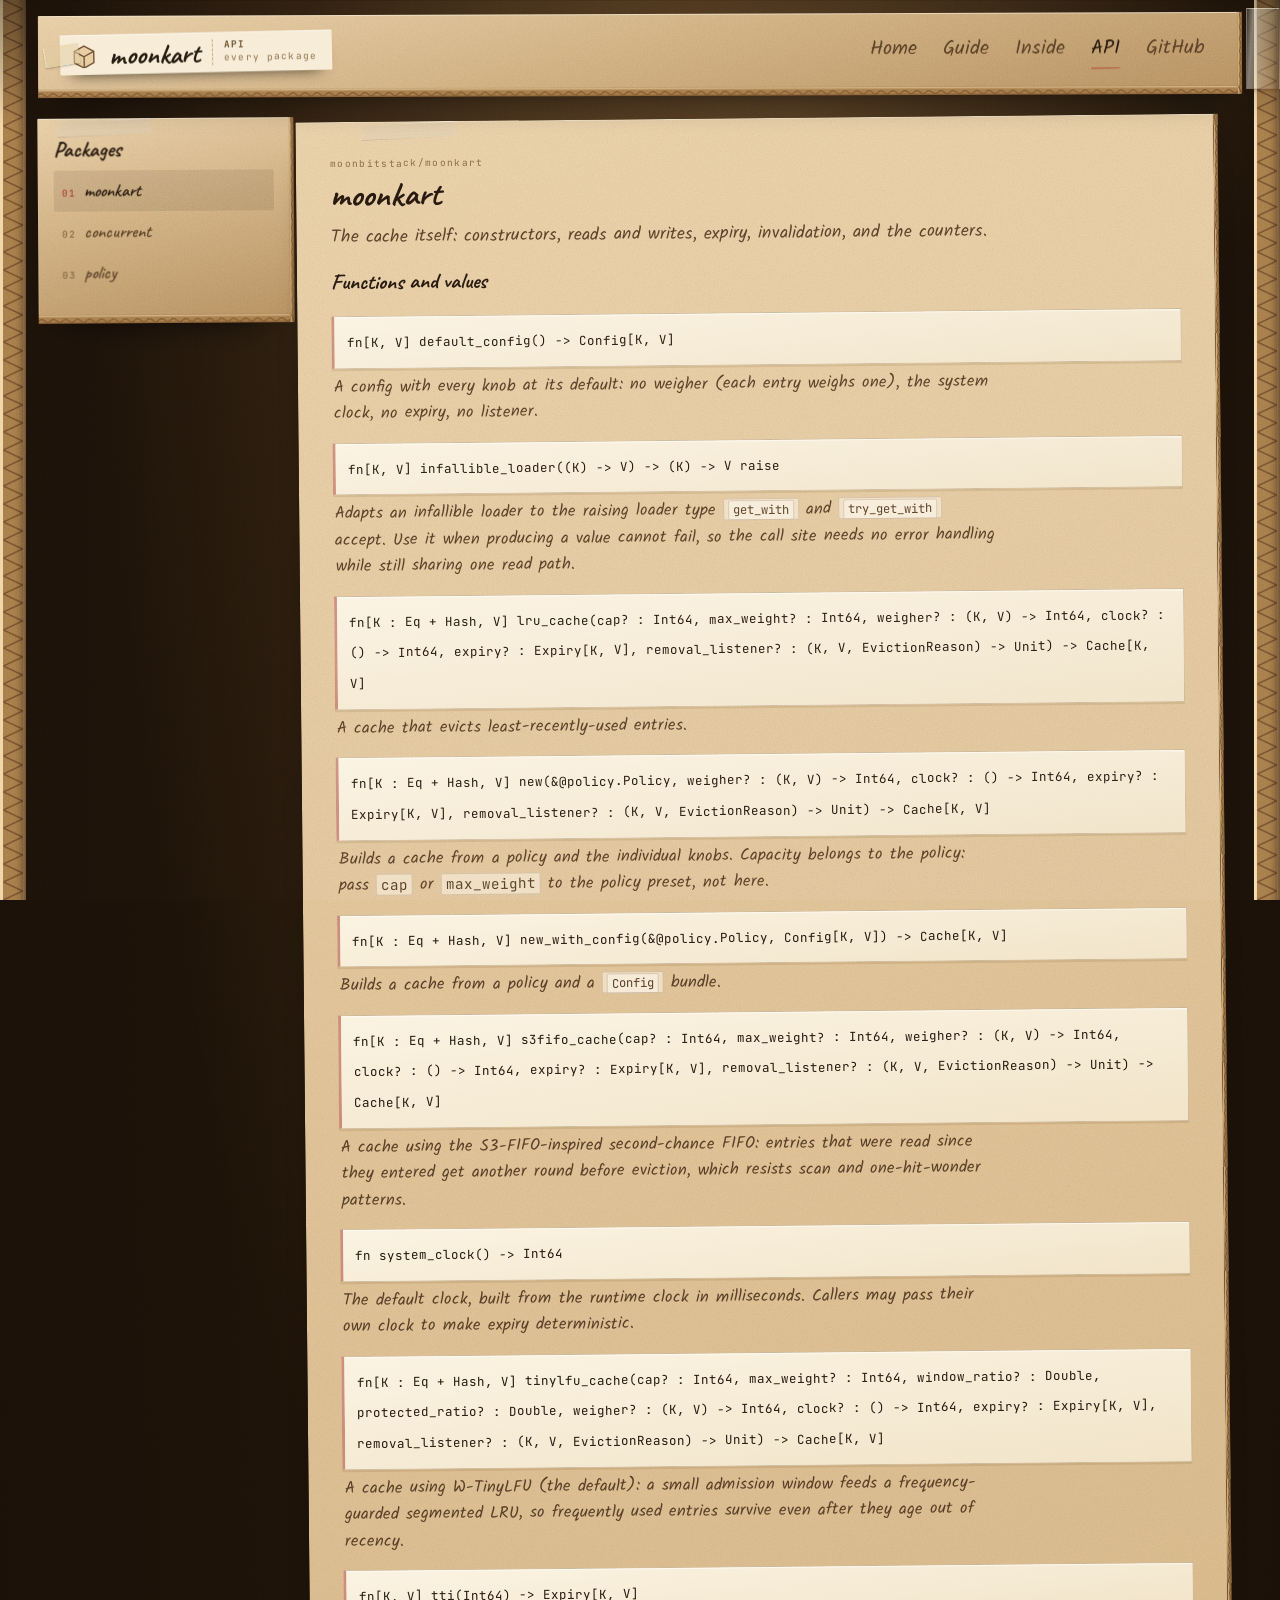
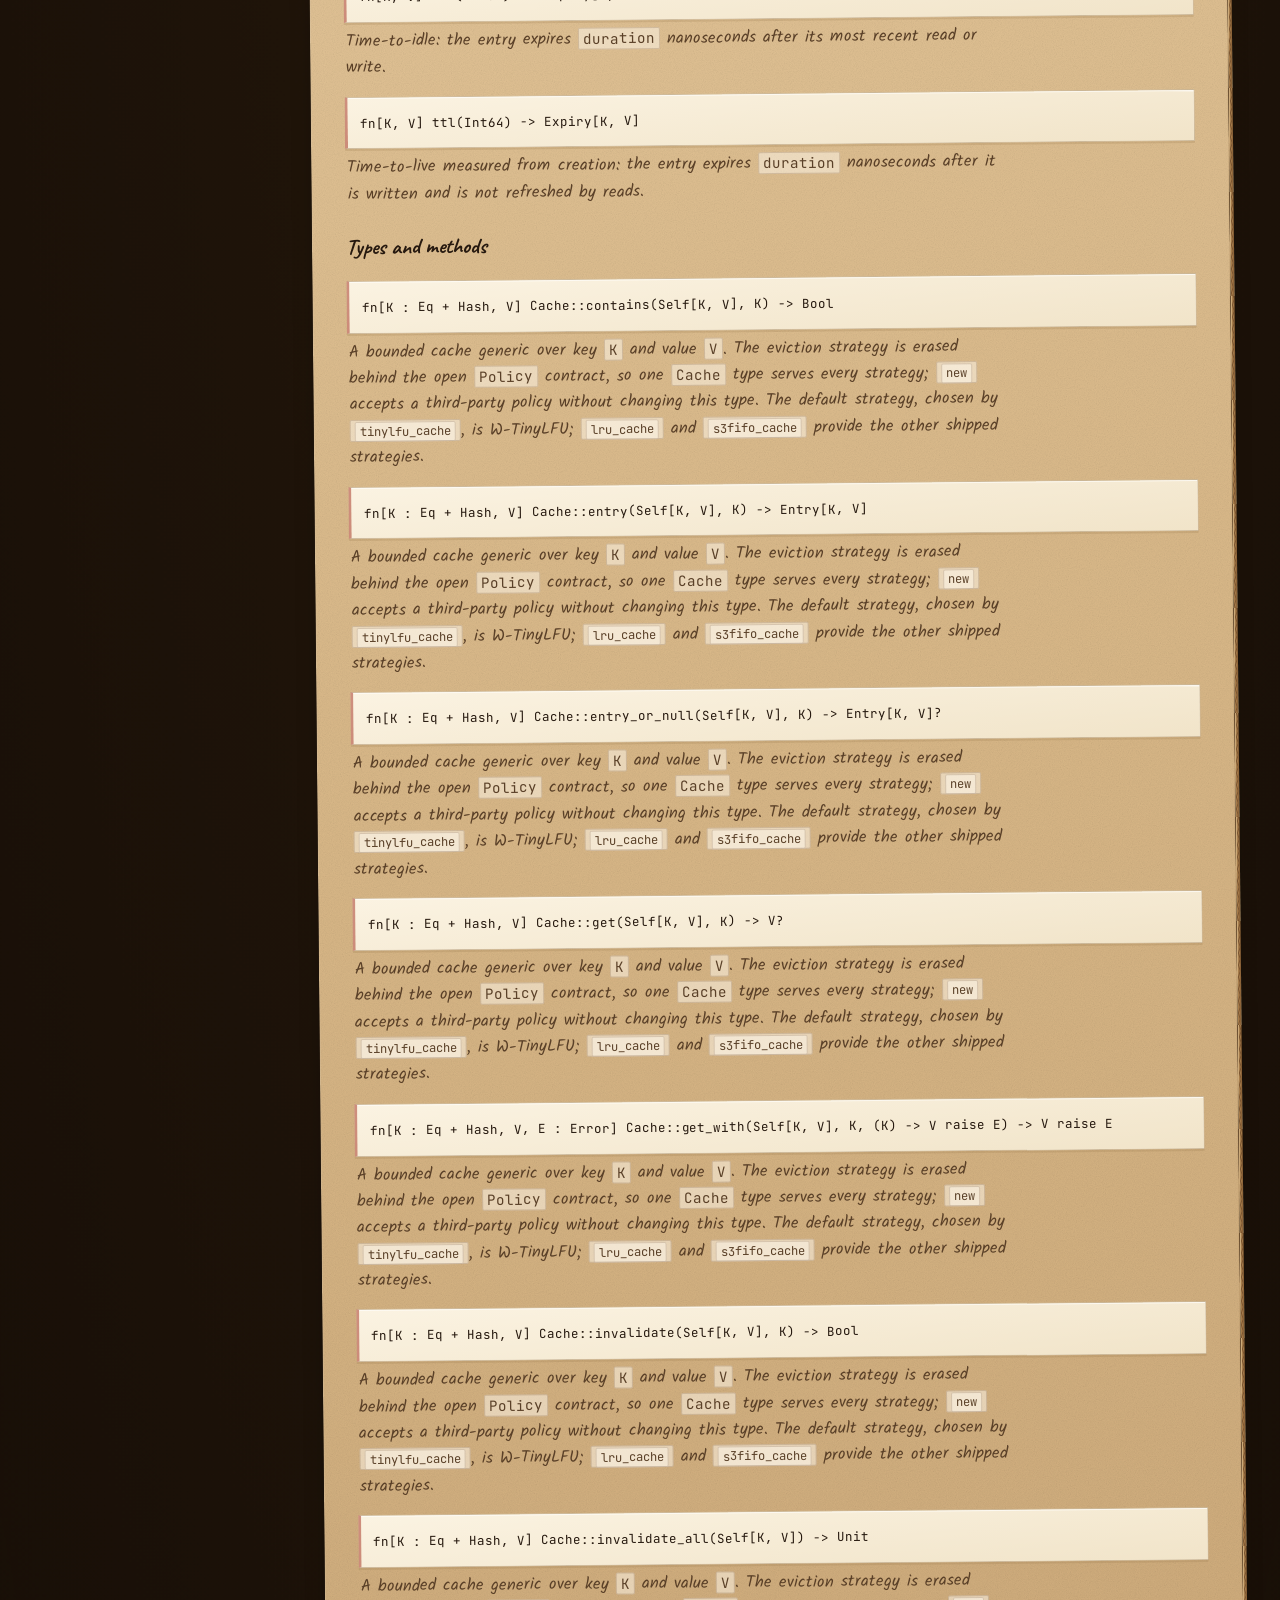
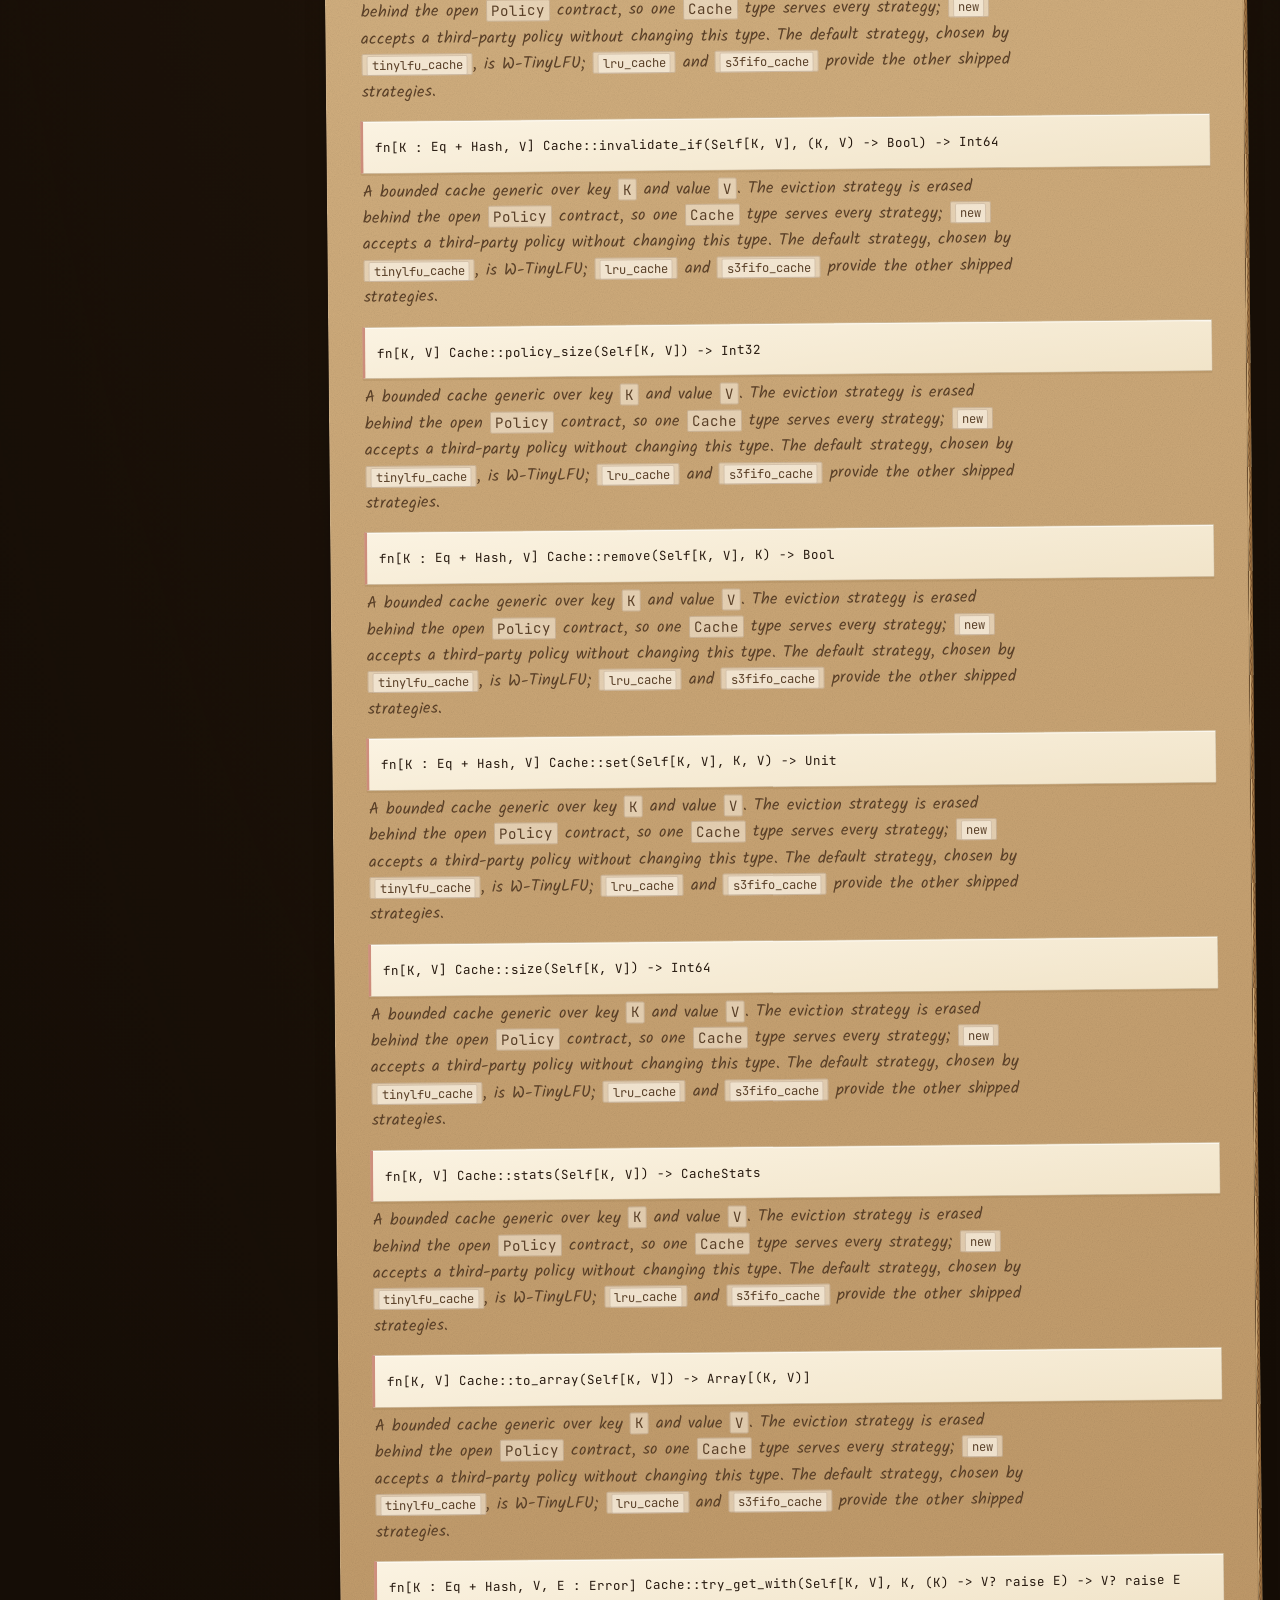
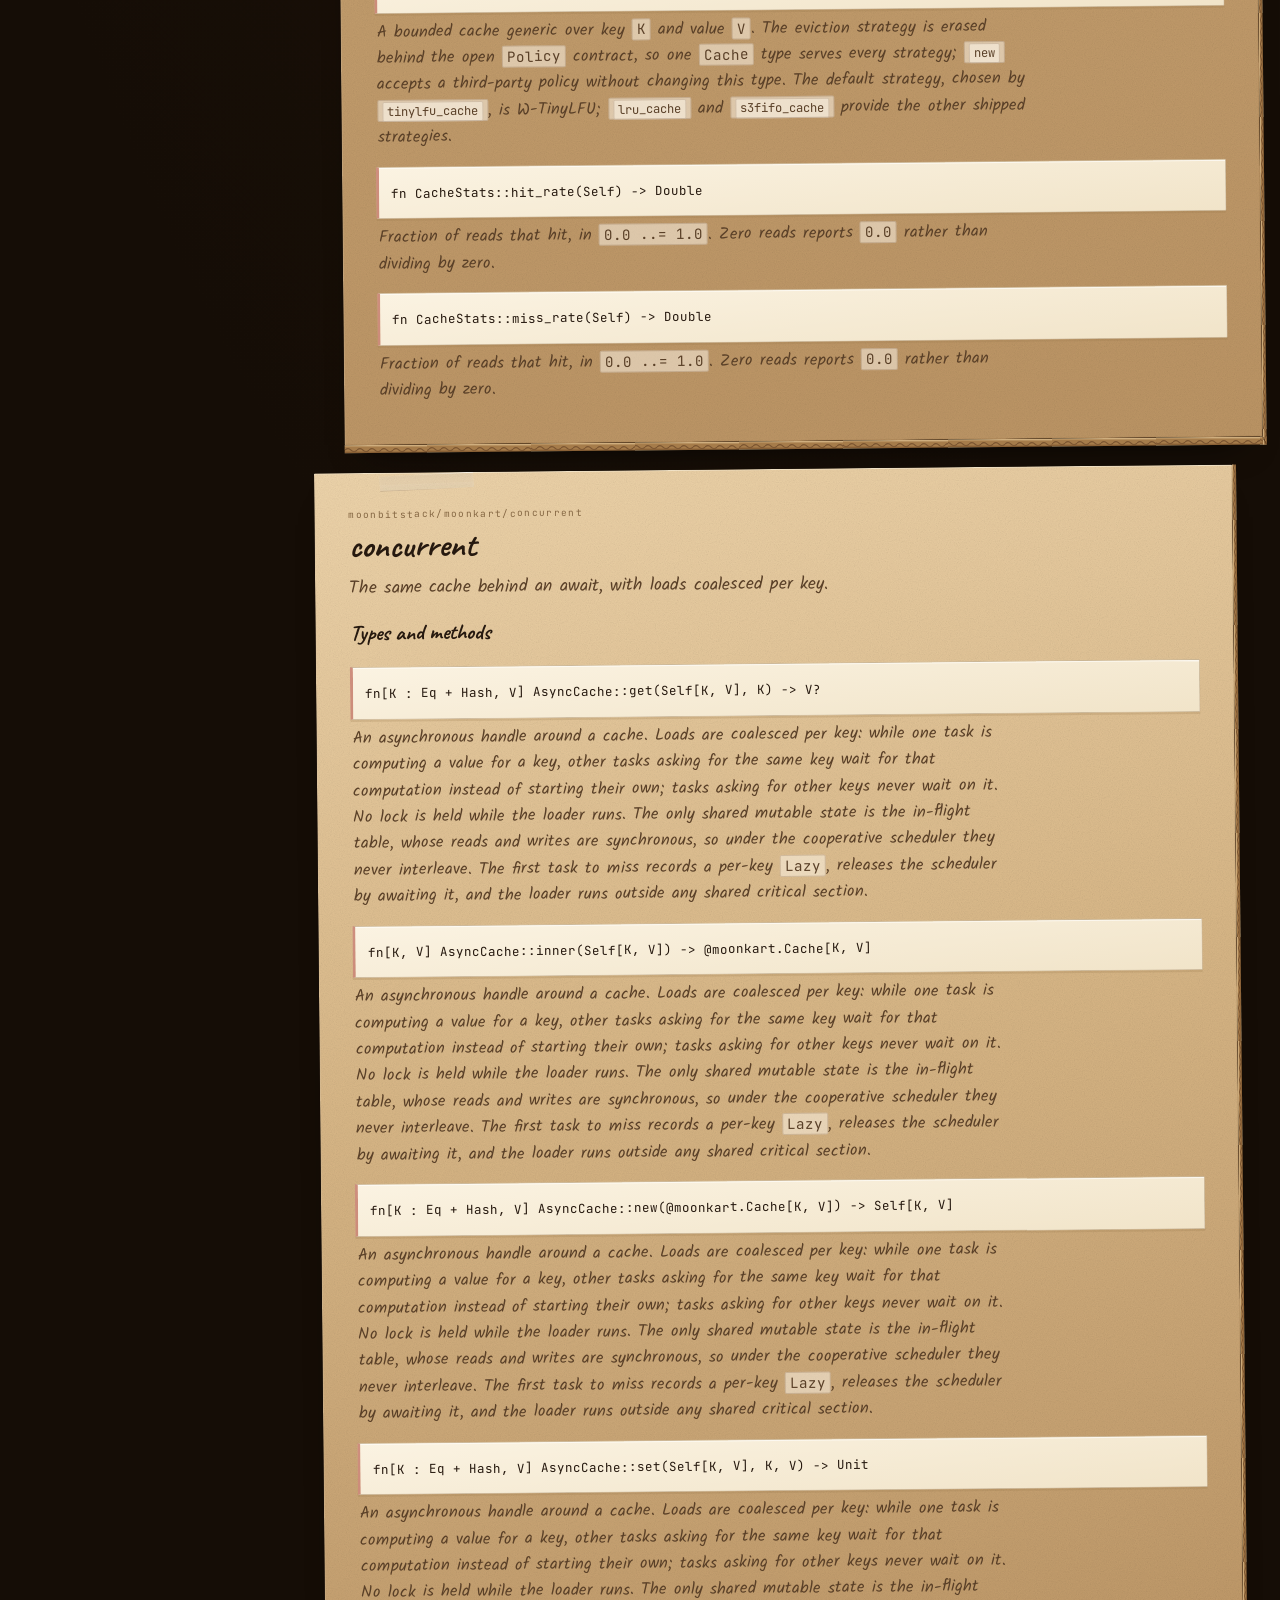
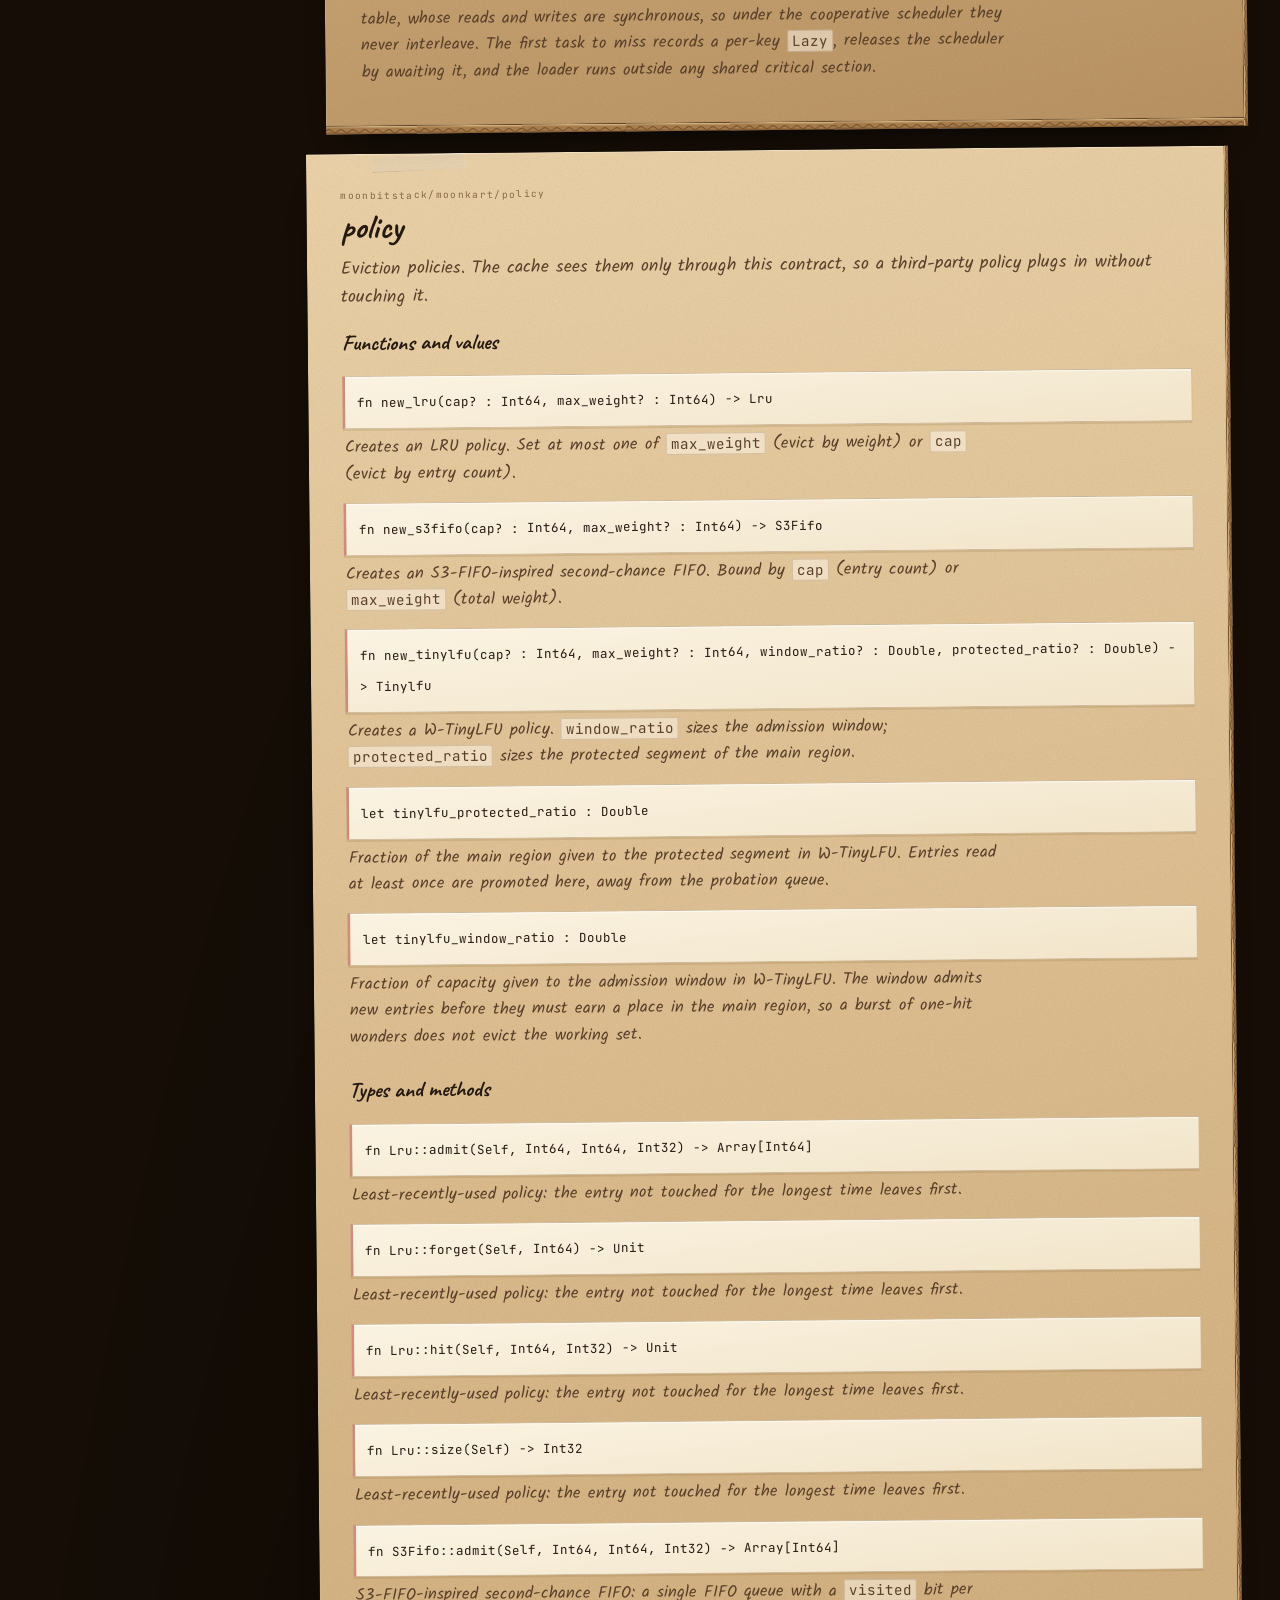
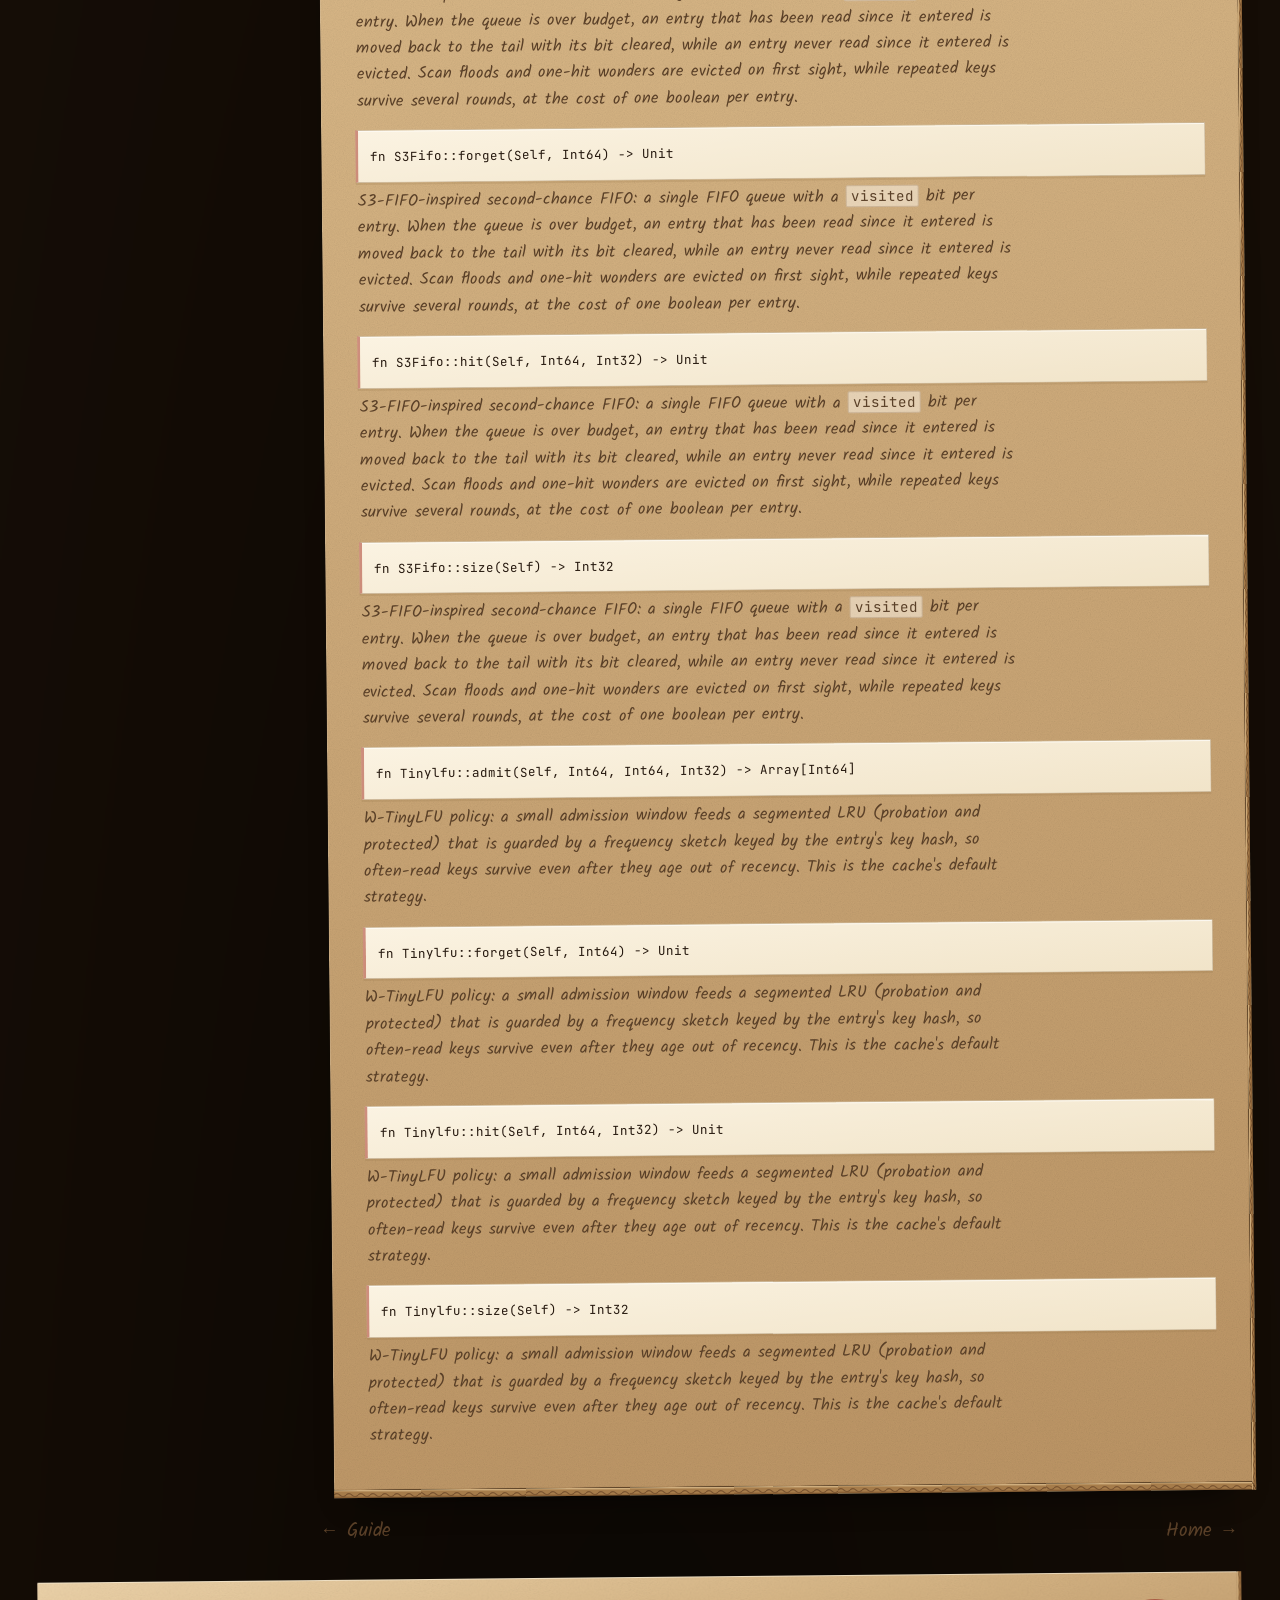
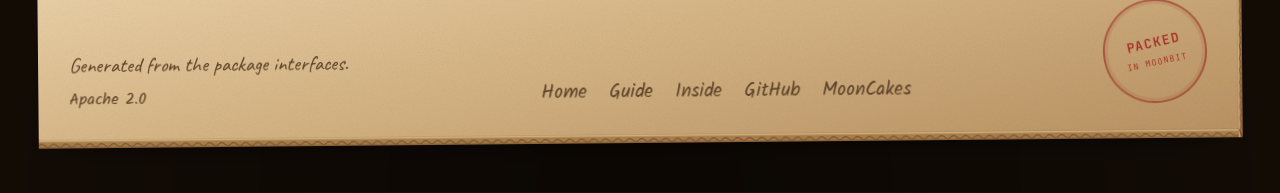
==== commit 56b8296e: "docs(moonkart): no white lining on the cut edge, and a tidier hand. The edge was carrying a pale lin" ====
--- a/docs/api.html
+++ b/docs/api.html
@@ -185,7 +185,7 @@
     <a href="./guide.html">Guide</a>
     <a href="./inside.html">Inside</a>
     <a href="https://github.com/moonbitstack/moonkart">GitHub</a>
-    <a href="https://mooncakes.io/docs/moonbitstack/moonkart">mooncakes</a>
+    <a href="https://mooncakes.io/docs/moonbitstack/moonkart">MoonCakes</a>
   </nav>
   <div class="stamp" aria-hidden="true"><span><b>PACKED</b>IN MOONBIT</span></div>
 </footer>
--- a/docs/site.css
+++ b/docs/site.css
@@ -32,10 +32,17 @@
   /* corrugated cross-section: two liners with a wave between them */
   --flute:url("data:image/svg+xml,%3Csvg xmlns='http://www.w3.org/2000/svg' width='14' height='15'%3E%3Crect width='14' height='15' fill='%23a67c4a'/%3E%3Cpath d='M0 10.4 Q3.5 3.4 7 10.4 T14 10.4' fill='none' stroke='%236b4826' stroke-width='1.5'/%3E%3Crect width='14' height='2.8' fill='%23f0d6a7'/%3E%3Crect y='12.2' width='14' height='2.8' fill='%23c59a68'/%3E%3C/svg%3E");
   --fluteV:url("data:image/svg+xml,%3Csvg xmlns='http://www.w3.org/2000/svg' width='22' height='24'%3E%3Crect width='22' height='24' fill='%23a67c4a'/%3E%3Cpath d='M6 0 Q2.2 6 6 12 T6 24' fill='none' stroke='%236b4826' stroke-width='1.6'/%3E%3Crect width='2.6' height='24' fill='%23f0d6a7'/%3E%3Crect x='19.2' width='2.8' height='24' fill='%23bd9060'/%3E%3C/svg%3E");
-  --fluteR:url("data:image/svg+xml,%3Csvg xmlns='http://www.w3.org/2000/svg' width='12' height='22'%3E%3Crect width='12' height='22' fill='%23a67c4a'/%3E%3Cpath d='M5.4 0 Q1.8 5.5 5.4 11 T5.4 22' fill='none' stroke='%236b4826' stroke-width='1.5'/%3E%3Crect width='2' height='22' fill='%23f0d6a7'/%3E%3Crect x='10' width='2' height='22' fill='%23bd9060'/%3E%3C/svg%3E");
-  /* the same cut edge, cut thin: what a board two millimetres thick shows */
-  --edgeB:url("data:image/svg+xml,%3Csvg xmlns='http://www.w3.org/2000/svg' width='12' height='8'%3E%3Crect width='12' height='8' fill='%23a67c4a'/%3E%3Cpath d='M0 5.1 Q3 1.9 6 5.1 T12 5.1' fill='none' stroke='%236b4826' stroke-width='1.25'/%3E%3Crect width='12' height='1.6' fill='%23f1d8ab'/%3E%3Crect y='6.4' width='12' height='1.6' fill='%238a6136'/%3E%3C/svg%3E");
-  --edgeR:url("data:image/svg+xml,%3Csvg xmlns='http://www.w3.org/2000/svg' width='8' height='12'%3E%3Crect width='8' height='12' fill='%23a67c4a'/%3E%3Cpath d='M4.6 0 Q1.4 3 4.6 6 T4.6 12' fill='none' stroke='%236b4826' stroke-width='1.25'/%3E%3Crect width='1.6' height='12' fill='%23f1d8ab'/%3E%3Crect x='6.4' width='1.6' height='12' fill='%238a6136'/%3E%3C/svg%3E");
+  /* the carton's side wall, cut across the flutes: one wave that reaches from
+     liner to liner, so the strip is corrugation edge to edge and not a line
+     drawn on a flat board */
+  --fluteW:url("data:image/svg+xml,%3Csvg xmlns='http://www.w3.org/2000/svg' width='26' height='18'%3E%3Crect width='26' height='18' fill='%23a67c4a'/%3E%3Cpath d='M3.4 0 Q13 4.5 22.6 9 Q13 13.5 3.4 18' fill='none' stroke='%237a5430' stroke-width='1.6'/%3E%3Crect width='3' height='18' fill='%23f0d6a7'/%3E%3Crect x='23' width='3' height='18' fill='%23b98c5c'/%3E%3C/svg%3E");
+  /* the same cut edge, cut thin: what a board two millimetres thick shows.
+     No white lining on these: the liner is only a shade off the board itself,
+     so the edge reads as thickness and not as a drawn border. The cut on the
+     right is half the one underneath — the board is seen at a glance, not square
+     on. */
+  --edgeB:url("data:image/svg+xml,%3Csvg xmlns='http://www.w3.org/2000/svg' width='12' height='8'%3E%3Crect width='12' height='8' fill='%23a67c4a'/%3E%3Cpath d='M0 5.1 Q3 1.9 6 5.1 T12 5.1' fill='none' stroke='%237a5430' stroke-width='1.25'/%3E%3Crect width='12' height='1.4' fill='%23cfae7e'/%3E%3Crect y='6.6' width='12' height='1.4' fill='%238a6136'/%3E%3C/svg%3E");
+  --edgeR:url("data:image/svg+xml,%3Csvg xmlns='http://www.w3.org/2000/svg' width='4' height='12'%3E%3Crect width='4' height='12' fill='%23a67c4a'/%3E%3Cpath d='M2.3 0 Q0.6 3 2.3 6 T2.3 12' fill='none' stroke='%237a5430' stroke-width='1'/%3E%3Crect width='.9' height='12' fill='%23cfae7e'/%3E%3Crect x='3.2' width='.8' height='12' fill='%238a6136'/%3E%3C/svg%3E");
 }
 *{box-sizing:border-box}
 html,body{margin:0;padding:0}
@@ -65,16 +72,16 @@
    to take the scroll groove, so the bar runs inside the board, not beside it. */
 .walls{position:fixed;inset:0;z-index:45;pointer-events:none}
 .walls i{position:absolute;top:0;bottom:0;left:0;width:26px;
-  background-image:linear-gradient(180deg,rgba(0,0,0,.4),rgba(0,0,0,0) 14%),var(--fluteV);
-  background-size:auto,22px 24px;background-repeat:no-repeat,repeat-y;
+  background-image:linear-gradient(180deg,rgba(0,0,0,.4),rgba(0,0,0,0) 14%),var(--fluteW);
+  background-size:auto,100% 18px;background-repeat:no-repeat,repeat-y;
   box-shadow:inset -10px 0 12px -10px rgba(0,0,0,.85)}
 /* the right wall is the page's own edge board */
 .walls b{position:absolute;top:0;bottom:0;right:0;width:26px;
   background-color:var(--core);
   background-image:
     linear-gradient(180deg,rgba(0,0,0,.4),rgba(0,0,0,0) 14%),
-    var(--fluteV);
-  background-size:auto,22px 24px;background-repeat:no-repeat,repeat-y;
+    var(--fluteW);
+  background-size:auto,100% 18px;background-repeat:no-repeat,repeat-y;
   box-shadow:inset -10px 0 12px -10px rgba(0,0,0,.85), inset 2px 0 0 rgba(255,240,214,.22)}
 /* the native bar is hidden: this one is a strip of board in the groove */
 html{scrollbar-width:none;-ms-overflow-style:none}
@@ -104,11 +111,12 @@
     rgba(244,232,206,.22) 72%, rgba(110,80,42,.18) 100%);
   cursor:grabbing}
 
-/* The shell must not clip: every board's cut edge hangs 12px past its right side
-   and 15px under it. The body clips at the viewport, which is far enough out. */
+/* The shell must not clip: every board's cut edge hangs 4px past its right side,
+   so the column is inset by that much and the boards still sit centred between
+   the carton's two walls. The body clips at the viewport, which is far enough out. */
 .shell{position:relative;z-index:1;
-  width:min(1300px, calc(100% - 96px));margin:0 48px;
-  display:grid;gap:30px;padding:14px 0 58px}
+  width:min(1360px, calc(100% - 76px));margin:0 auto;
+  display:grid;gap:30px;padding:14px 4px 58px 0}
 .shell > main{display:contents}
 
 /* --- a board: face, fibre, and a cut edge you can see --- */
@@ -133,7 +141,7 @@
    on them: they are the board, not something the board casts. */
 .panel::after{
   content:"";
-  position:absolute; left:0; right:-8px; bottom:-8px; top:0;
+  position:absolute; left:0; right:-4px; bottom:-8px; top:0;
   background-image:
     /* the mitre: one hairline across the corner square */
     linear-gradient(to top right,
@@ -143,7 +151,7 @@
       rgba(74,46,20,0) calc(50% + .55px)),
     var(--edgeR),
     var(--edgeB);
-  background-size:8px 8px, 8px 12px, 12px 8px;
+  background-size:4px 8px, 4px 12px, 12px 8px;
   background-position:right bottom, right top, left bottom;
   background-repeat:no-repeat, repeat-y, repeat-x;
   pointer-events:none;
@@ -281,12 +289,14 @@
 .slot{position:absolute;width:24%;height:24%;transform-origin:50% 100%;
   transition:transform .45s cubic-bezier(.2,.8,.3,1),opacity .3s}
 .slot[hidden]{display:none}
+/* A slip is cut from the small box, so its board is a fraction of the thick
+   rim of the big one: one hairline of edge, no more. */
 .cardface{
   position:relative;
   background:linear-gradient(172deg,#fdf4e2,#efe0c2);
-  border:1px solid #b99a6f;border-radius:2px;
+  border:1px solid #c1a37a;border-radius:1px;
   padding:8px 9px 6px;height:100%;
-  box-shadow:0 2px 0 rgba(150,118,76,.35), 0 8px 14px -10px rgba(0,0,0,.8);
+  box-shadow:0 1px 0 rgba(150,118,76,.28), 0 6px 10px -8px rgba(0,0,0,.65);
   animation:drop .42s cubic-bezier(.2,1.2,.4,1) both;
 }
 .cardface .k{display:block;font-family:var(--mono);font-size:8.5px;color:#8a6d47;
@@ -312,15 +322,15 @@
 @keyframes drop{from{opacity:0;transform:translateY(-26px) scale(.94)}to{opacity:1;transform:none}}
 @keyframes eject{to{opacity:0;transform:translate(34px,26px) rotate(16deg) scale(.9)}}
 @keyframes hit{
-  0%{box-shadow:0 0 0 0 rgba(168,52,42,.55),0 2px 0 rgba(150,118,76,.35)}
-  60%{box-shadow:0 0 0 7px rgba(168,52,42,0),0 2px 0 rgba(150,118,76,.35)}
-  100%{box-shadow:0 2px 0 rgba(150,118,76,.35),0 8px 14px -10px rgba(0,0,0,.8)}
+  0%{box-shadow:0 0 0 0 rgba(168,52,42,.55),0 1px 0 rgba(150,118,76,.28)}
+  60%{box-shadow:0 0 0 7px rgba(168,52,42,0),0 1px 0 rgba(150,118,76,.28)}
+  100%{box-shadow:0 1px 0 rgba(150,118,76,.28),0 6px 10px -8px rgba(0,0,0,.65)}
 }
 
 .readout{position:absolute;right:1.5%;bottom:2.5%;width:26%;min-width:134px;
   background:linear-gradient(174deg,#f2de92,#e4c969);
   padding:10px 12px 12px;transform:rotate(2.2deg);
-  box-shadow:0 2px 0 rgba(160,130,60,.55),0 14px 20px -16px rgba(0,0,0,.9);
+  box-shadow:0 1px 0 rgba(160,130,60,.5),0 12px 18px -14px rgba(0,0,0,.9);
   font-family:var(--mono);font-size:10px;color:#4a3a1c;z-index:4}
 .readout::before{content:"";position:absolute;top:-9px;left:50%;transform:translateX(-50%) rotate(-2deg);
   width:52px;height:15px;background:rgba(250,242,220,.62);
@@ -335,12 +345,12 @@
 .slip{
   font-family:var(--hand);font-weight:700;font-size:18px;line-height:1;
   color:#241a10;background:linear-gradient(172deg,#fbf1de,#e9d9ba);
-  border:1px solid #bfa27a;border-radius:2px;padding:8px 11px 9px;cursor:pointer;
-  box-shadow:0 1px 0 rgba(255,255,255,.5) inset,0 3px 0 rgba(150,118,76,.4);
+  border:1px solid #c1a37a;border-radius:1px;padding:8px 11px 9px;cursor:pointer;
+  box-shadow:0 1px 0 rgba(255,255,255,.5) inset,0 1px 0 rgba(150,118,76,.35);
   transition:transform .14s,box-shadow .14s,opacity .2s;
   display:inline-flex;align-items:baseline;gap:6px;
 }
-.slip:hover{transform:translateY(-3px) rotate(-1deg);box-shadow:0 1px 0 rgba(255,255,255,.5) inset,0 6px 0 rgba(150,118,76,.4)}
+.slip:hover{transform:translateY(-2px) rotate(-1deg);box-shadow:0 1px 0 rgba(255,255,255,.5) inset,0 3px 0 rgba(150,118,76,.35)}
 .slip:active{transform:translateY(0)}
 .slip span{font-family:var(--mono);font-size:9.5px;color:#8a6d47;font-weight:400}
 .slip[data-used]{opacity:.32;pointer-events:none}
@@ -400,7 +410,9 @@
 .foot{padding:clamp(22px,3vh,34px) clamp(20px,2.4vw,32px);display:flex;flex-wrap:wrap;
   gap:24px 40px;align-items:flex-end;justify-content:space-between;position:relative}
 .foot__note{font-family:var(--hand);font-size:21px;color:var(--ink-2);margin:0 0 6px}
-.foot__lic{font-family:var(--mono);font-size:11.5px;color:var(--ink-3);letter-spacing:.04em;margin:0}
+/* the licence is written by hand too, but in a running-regular hand: the same
+   pen as the rest of the page, held more carefully */
+.foot__lic{font-family:var(--neat);font-size:15.5px;color:var(--ink-2);letter-spacing:.01em;margin:0}
 .foot__links{display:flex;flex-wrap:wrap;gap:10px 22px;align-items:center}
 .foot__links a{font-family:var(--neat);font-size:18.5px;color:var(--ink-2);text-decoration:none;
   transition:color .16s}
@@ -583,11 +595,11 @@
   background-image:var(--fluteV);background-size:4px 24px;background-repeat:repeat-y;opacity:.45}
 .pocket:first-child::before{display:none}
 .pslip{font-family:var(--neat);font-weight:400;font-size:17px;line-height:1;color:#241a10;
-  background:linear-gradient(172deg,#fdf4e2,#eeddbd);border:1px solid #b99a6f;border-radius:1px;
-  padding:12px 9px 13px;min-width:64px;text-align:center;transform:rotate(-2deg);box-shadow:0 2px 0 rgba(20,12,4,.5),0 6px 10px -8px rgba(0,0,0,.9);
+  background:linear-gradient(172deg,#fdf4e2,#eeddbd);border:1px solid #c1a37a;border-radius:1px;
+  padding:12px 9px 13px;min-width:64px;text-align:center;transform:rotate(-2deg);box-shadow:0 1px 0 rgba(20,12,4,.45),0 6px 10px -8px rgba(0,0,0,.9);
   animation:dip .32s cubic-bezier(.2,1.1,.4,1) both;max-width:100%;overflow:hidden;
   text-overflow:ellipsis;white-space:nowrap}
-.pocket.is-hot .pslip{background:linear-gradient(172deg,#fff8e8,#f4e5c4);box-shadow:0 2px 0 rgba(20,12,4,.5),0 0 0 2px rgba(168,52,42,.35)}
+.pocket.is-hot .pslip{background:linear-gradient(172deg,#fff8e8,#f4e5c4);box-shadow:0 1px 0 rgba(20,12,4,.45),0 0 0 2px rgba(168,52,42,.35)}
 @keyframes dip{from{transform:translateY(-14px) rotate(-2deg);opacity:0}to{transform:translateY(0) rotate(-2deg);opacity:1}}
 
 .deskrow{display:flex;gap:6px;margin-top:10px;min-height:34px;align-items:flex-start}
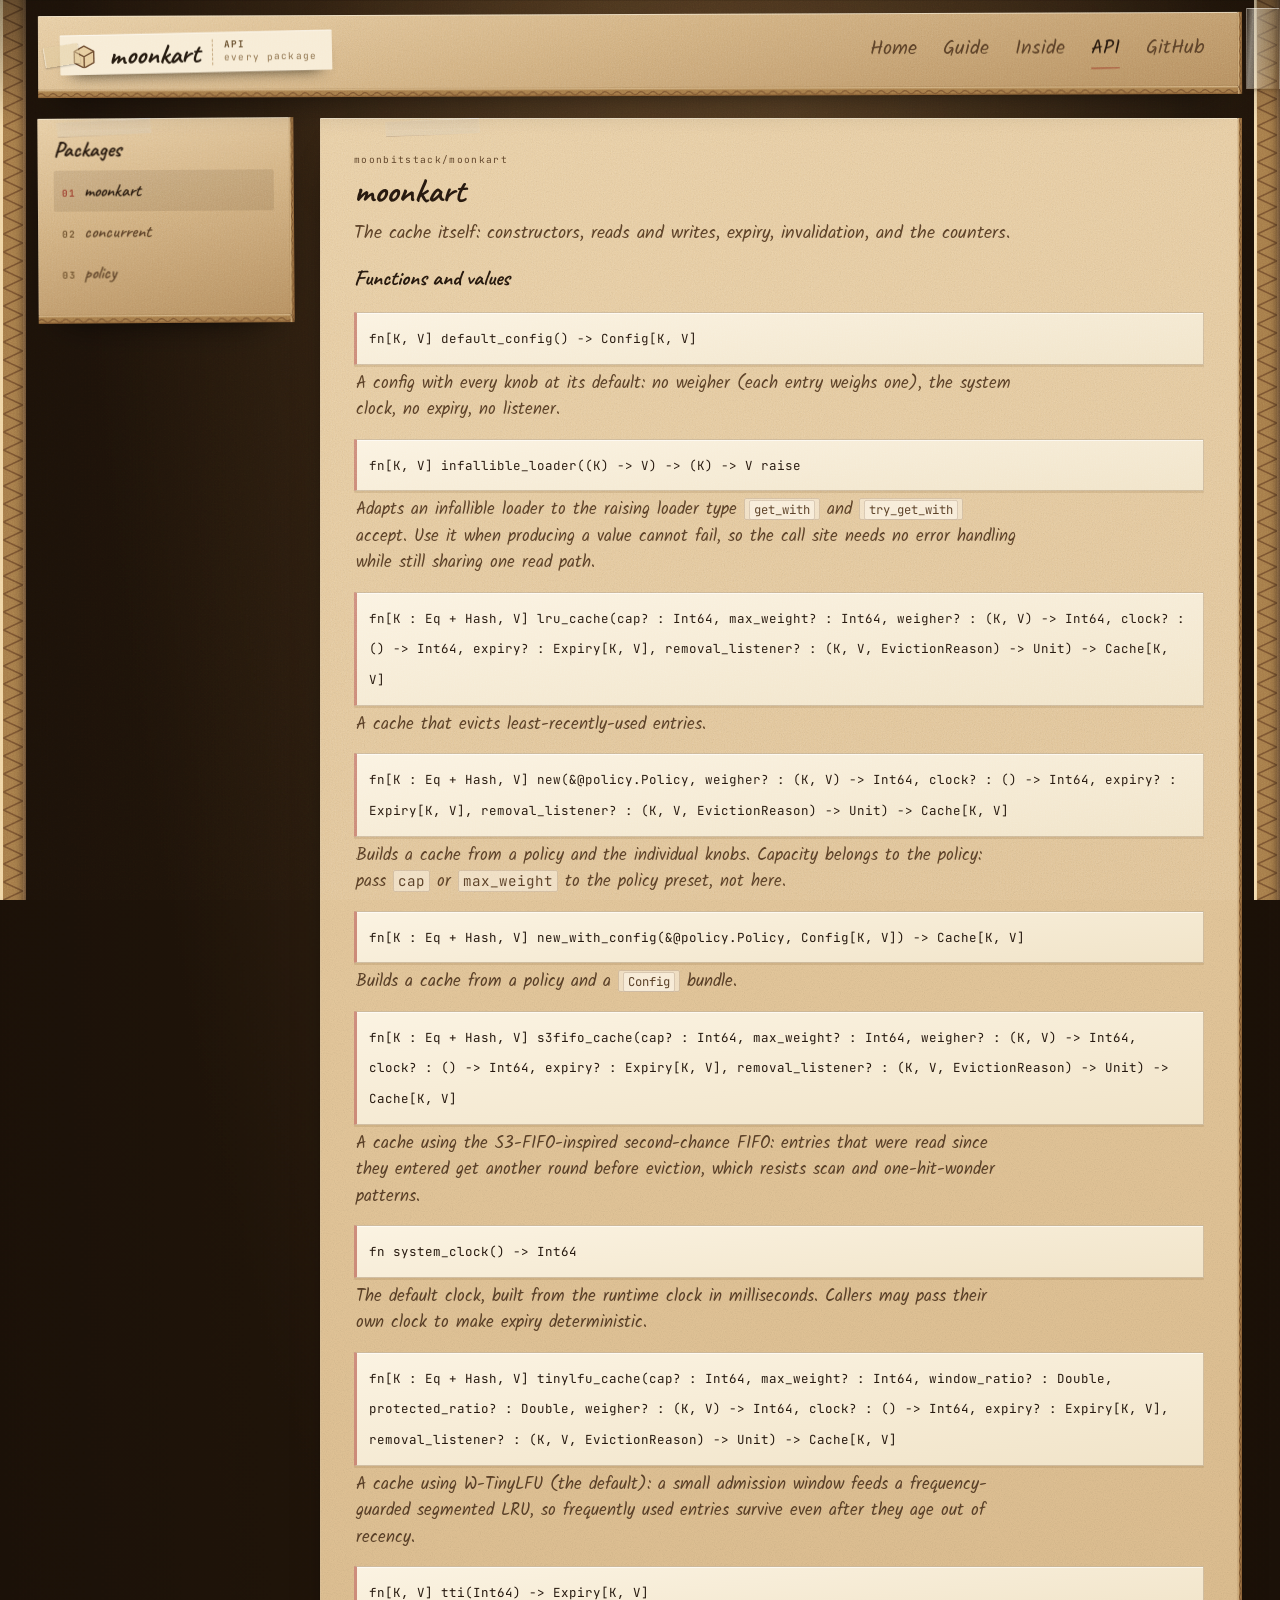
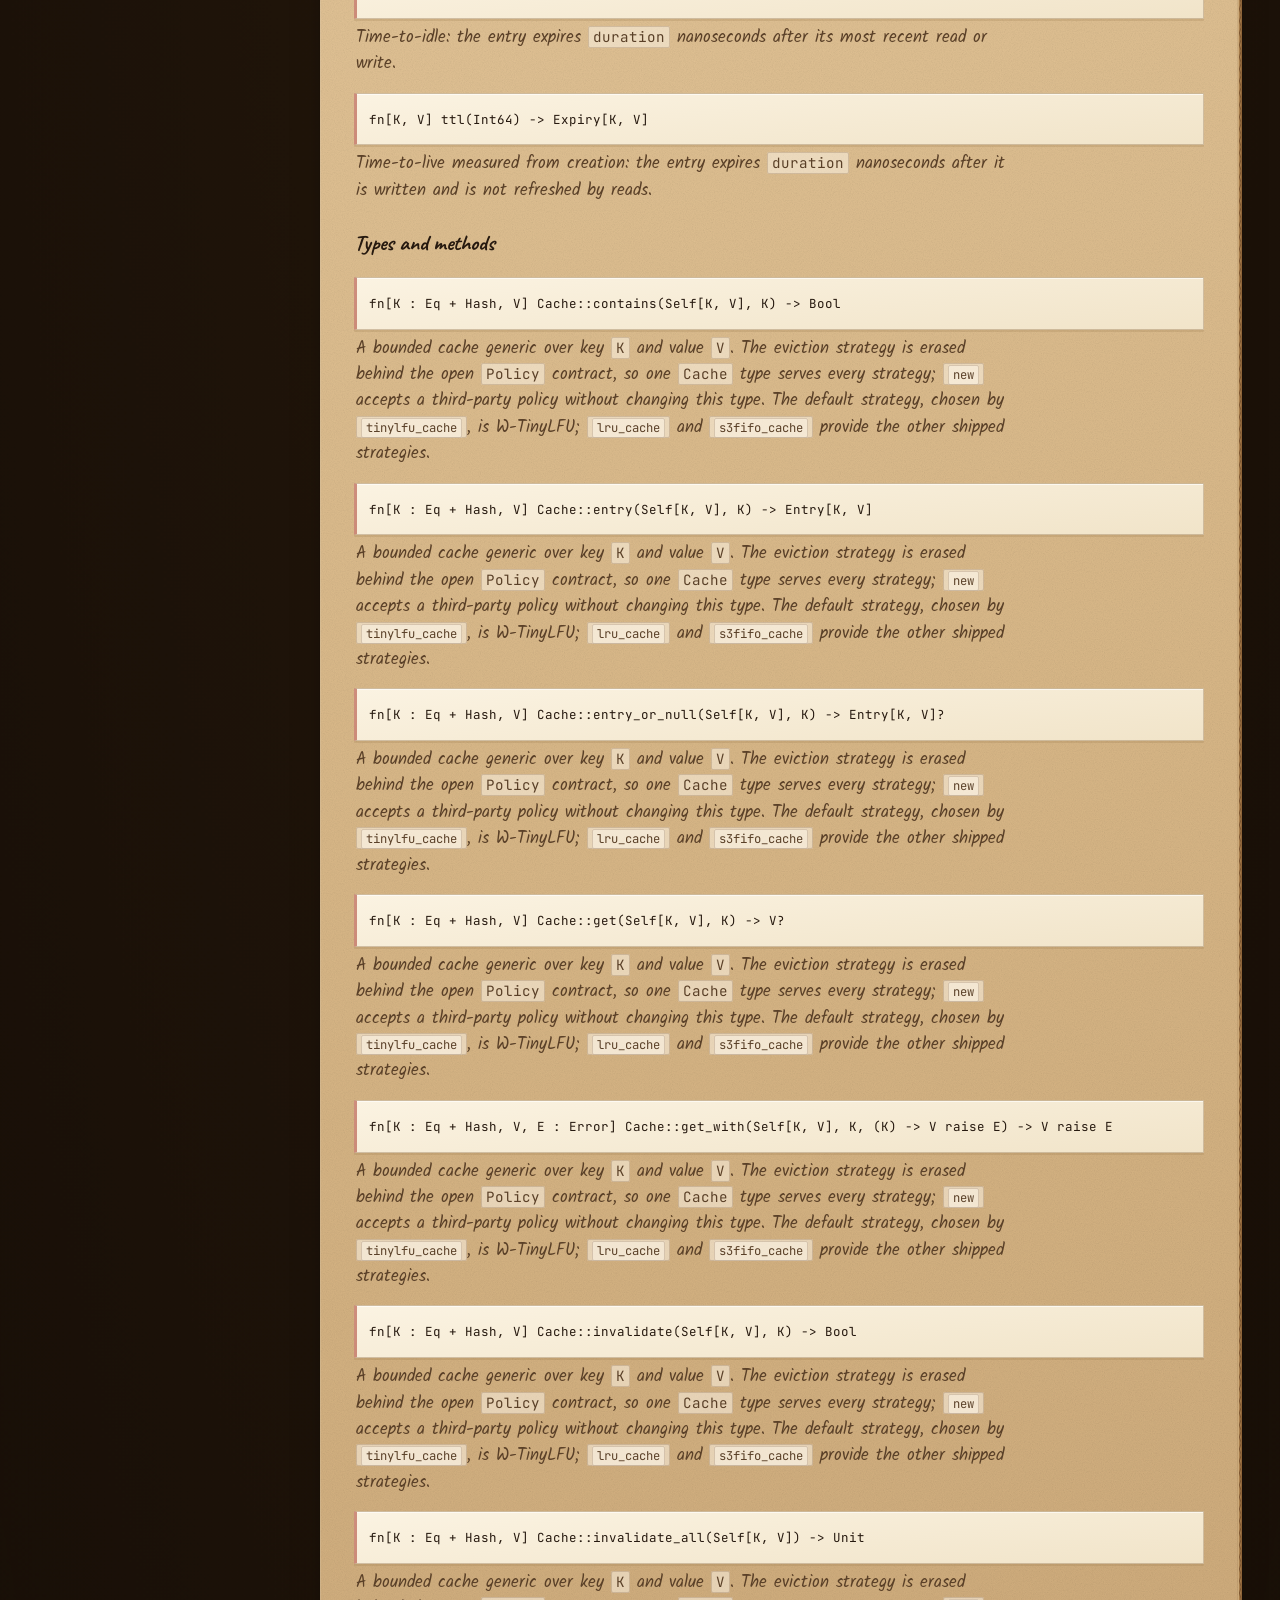
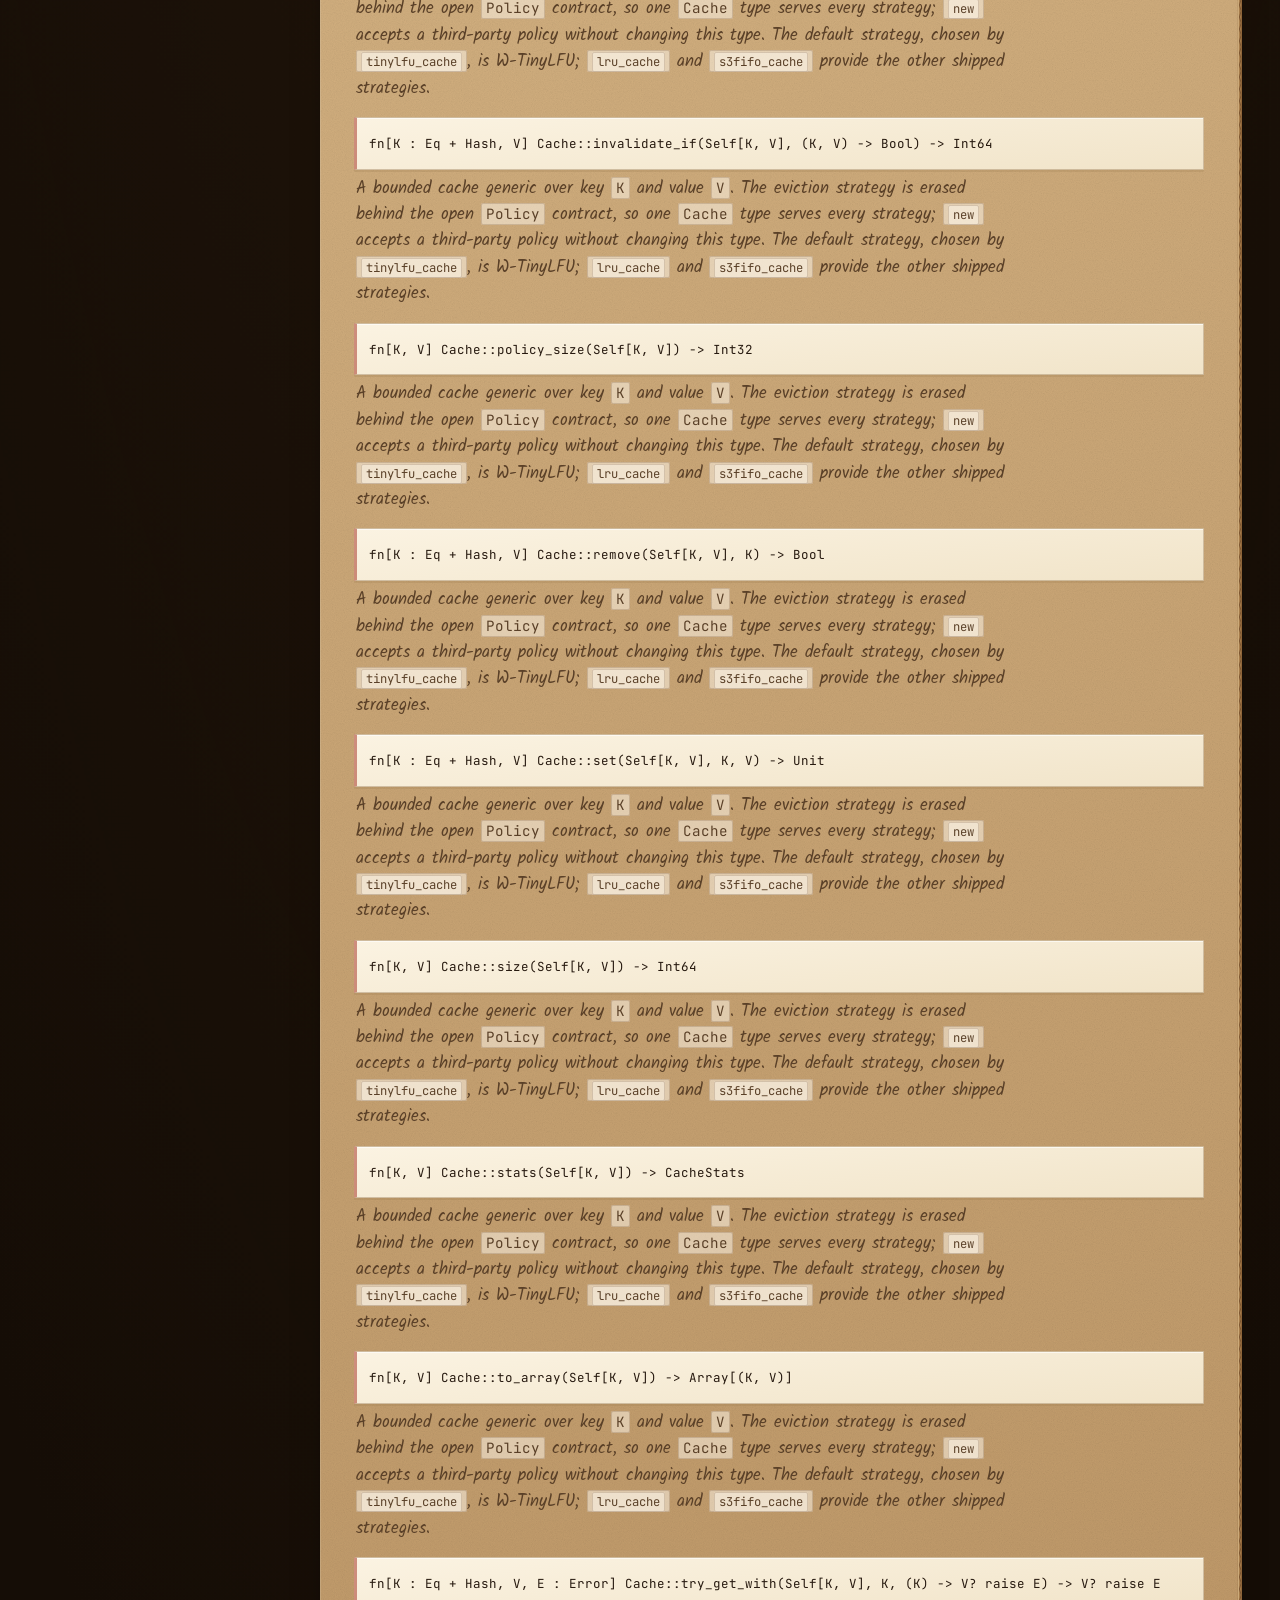
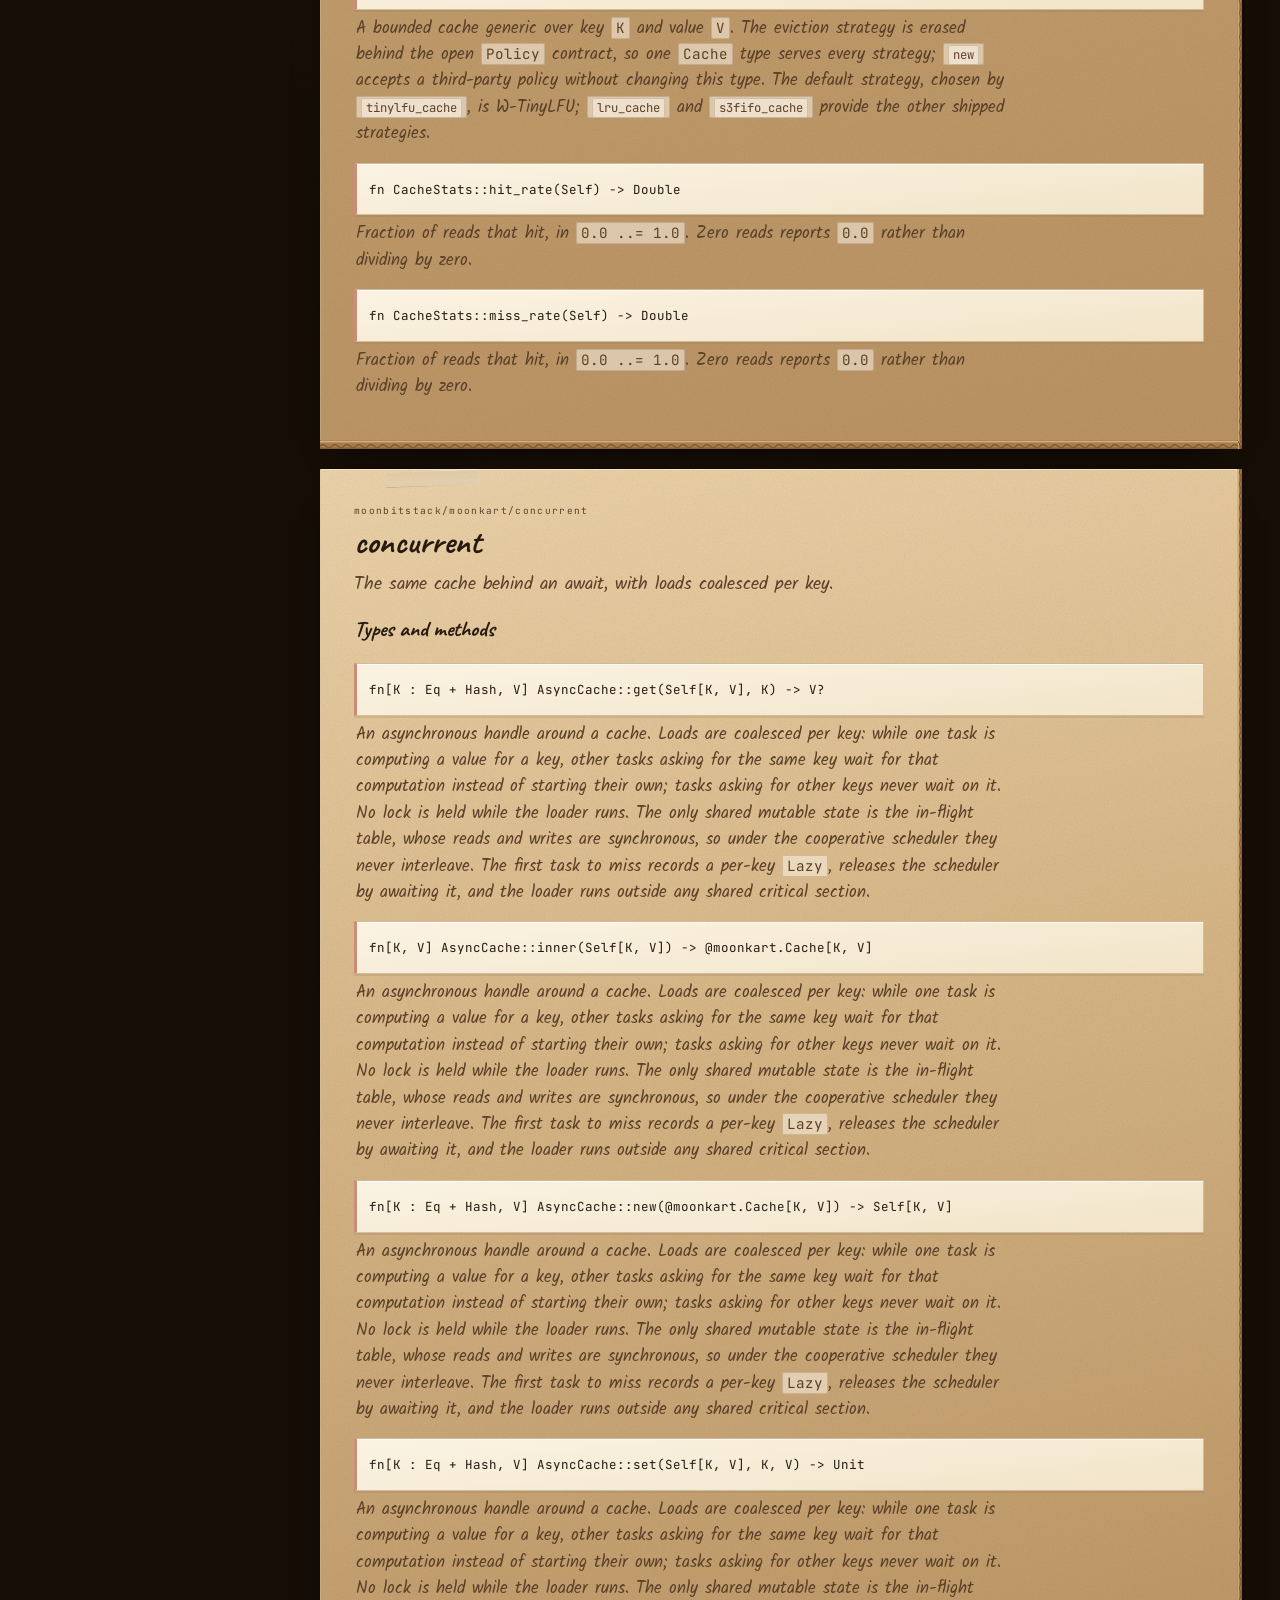
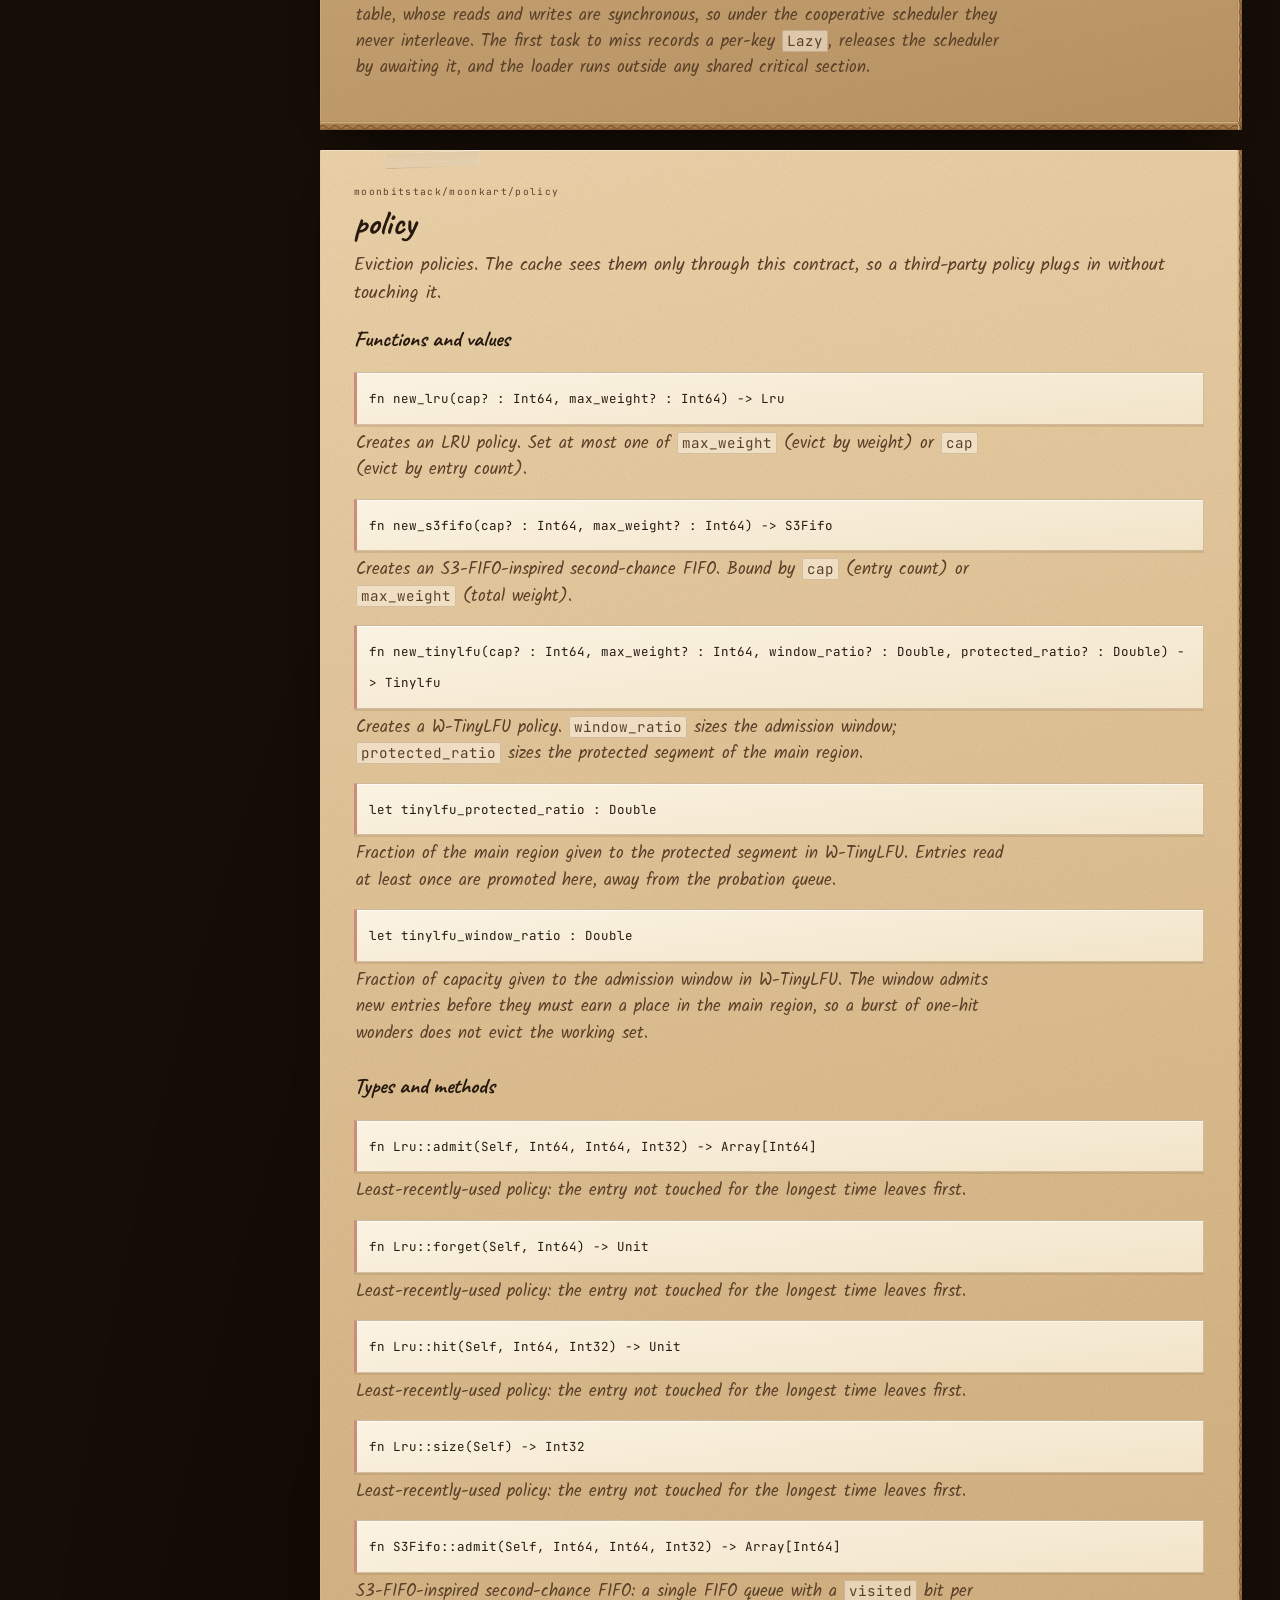
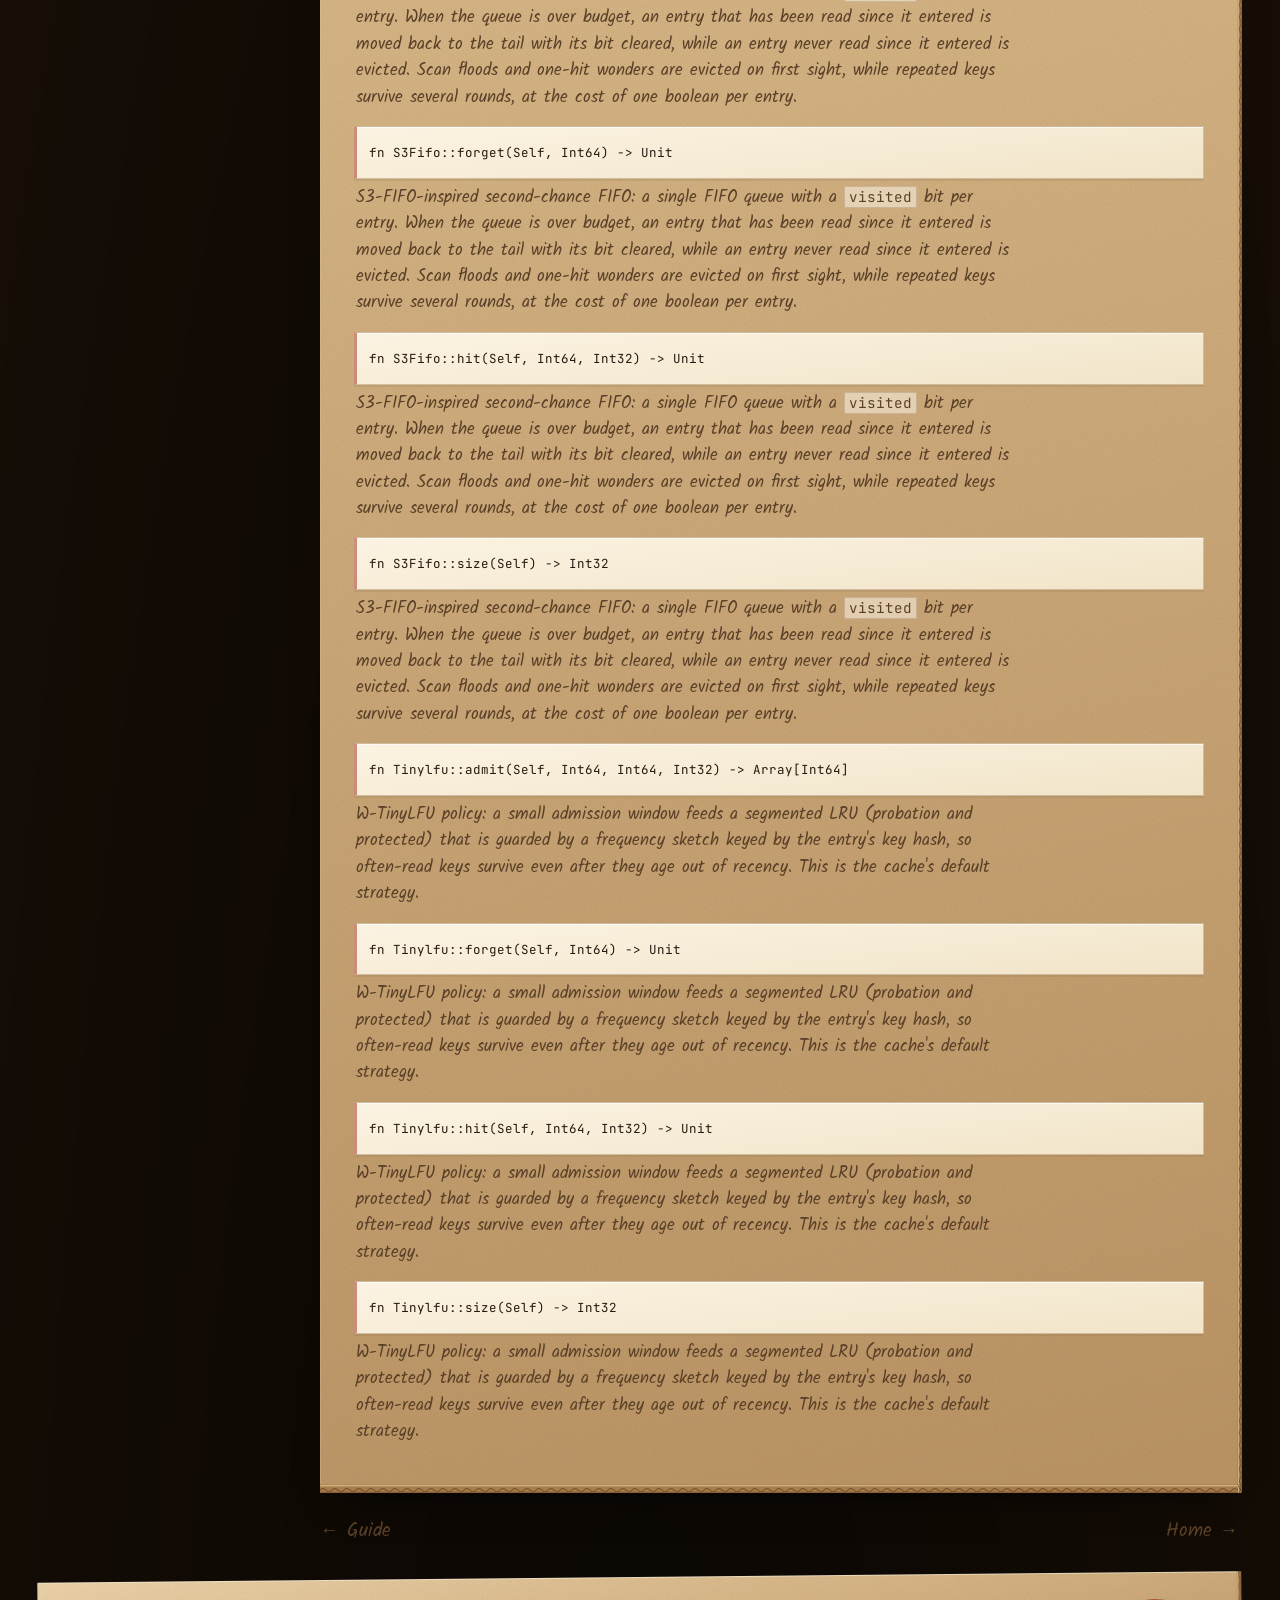
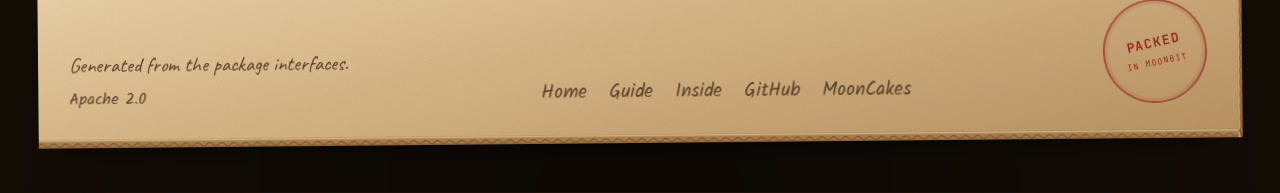
==== commit 23f8c77b: "docs(moonkart): hold the doc pages together on a phone, and lift the greys. Three real faults on nar" ====
--- a/docs/api.html
+++ b/docs/api.html
@@ -47,7 +47,7 @@
 </aside>
 
 <main class="doc__body">
-<section class="chapter panel" id="moonkart">
+<section class="chapter chapter--long panel" id="moonkart">
 <span class="chapter__eyebrow">moonbitstack/moonkart</span>
 <h2>moonkart</h2>
 <p>The cache itself: constructors, reads and writes, expiry, invalidation, and the counters.</p>
@@ -110,7 +110,7 @@
 <dd>Fraction of reads that hit, in <code>0.0 ..= 1.0</code>. Zero reads reports <code>0.0</code> rather than dividing by zero.</dd>
 </dl>
 </section>
-<section class="chapter panel" id="concurrent">
+<section class="chapter chapter--long panel" id="concurrent">
 <span class="chapter__eyebrow">moonbitstack/moonkart/concurrent</span>
 <h2>concurrent</h2>
 <p>The same cache behind an await, with loads coalesced per key.</p>
@@ -125,7 +125,7 @@
 <dd>An asynchronous handle around a cache. Loads are coalesced per key: while one task is computing a value for a key, other tasks asking for the same key wait for that computation instead of starting their own; tasks asking for other keys never wait on it. No lock is held while the loader runs. The only shared mutable state is the in-flight table, whose reads and writes are synchronous, so under the cooperative scheduler they never interleave. The first task to miss records a per-key <code>Lazy</code>, releases the scheduler by awaiting it, and the loader runs outside any shared critical section.</dd>
 </dl>
 </section>
-<section class="chapter panel" id="policy">
+<section class="chapter chapter--long panel" id="policy">
 <span class="chapter__eyebrow">moonbitstack/moonkart/policy</span>
 <h2>policy</h2>
 <p>Eviction policies. The cache sees them only through this contract, so a third-party policy plugs in without touching it.</p>
--- a/docs/site.css
+++ b/docs/site.css
@@ -13,8 +13,8 @@
   --edge:#6d4a29;
   --ink:#26190f;
   --ink-2:#5a4028;
-  --ink-3:#856743;
-  --pen:#a8342a;
+  --ink-3:#6a4d2c;
+  --pen:#96281f;
   --pen-2:#2c5674;
 
   /* paper stuck on the board */
@@ -48,6 +48,15 @@
 html,body{margin:0;padding:0}
 html{background:var(--desk);color:var(--ink)}
 html,button,input,textarea,select{font-variant-ligatures:no-contextual}
+/* a selection should look like a highlighter on kraft, not a blue box */
+::selection{background:rgba(168,52,42,.22);color:var(--ink)}
+/* Decorative print — the marks, the tags, the counter, the note on the box — is
+   part of the material. Selecting it drags blue boxes across the drawing, so it
+   is not selectable. Prose and code still are. */
+.kicker,.scribble,.marks,.readout,.ticket__no,.stamp,
+.label__tag,.out__tag,.spec__n,.chapter__eyebrow,.col__tag,.tally,
+.tray__hint,.inside__hint,.tally-line,.stage,.chips,
+.stamp *,.readout *{-webkit-user-select:none;user-select:none}
 body{
   font-family:var(--body);
   font-size:19px;
@@ -243,7 +252,7 @@
   padding:6px 7px 6px 13px;background:var(--paper);border-radius:1px;transform:rotate(-.55deg);
   box-shadow:0 1px 0 rgba(255,255,255,.75) inset,0 2px 0 rgba(150,118,76,.42),
     0 12px 18px -16px rgba(0,0,0,.95)}
-.get__tag{font-family:var(--neat);font-size:14.5px;line-height:1;color:#8a6d47;white-space:nowrap}
+.get__tag{font-family:var(--neat);font-size:14.5px;line-height:1;color:#73593a;white-space:nowrap}
 .get__cmd{font-family:var(--mono);font-size:12.5px;line-height:1;color:#241a10;
   letter-spacing:-.01em;white-space:nowrap}
 .get__copy{font-family:var(--mono);font-size:8.5px;letter-spacing:.13em;text-transform:uppercase;
@@ -256,7 +265,7 @@
   border-top:1px dashed rgba(38,25,15,.3);font-family:var(--neat);font-size:18px;color:var(--ink-2)}
 .facts b{font-family:var(--neat);font-weight:700;font-size:22px;color:var(--ink);margin-right:4px}
 /* the three handling marks every carton carries */
-.marks{display:flex;gap:9px;margin:auto 0 0;padding-top:30px;color:var(--ink);opacity:.42}
+.marks{display:flex;gap:9px;margin:auto 0 0;padding-top:30px;color:var(--ink);opacity:.55}
 .marks svg{width:27px;height:27px;padding:3.5px;stroke:currentColor;fill:none;
   stroke-width:1.3;stroke-linecap:round;stroke-linejoin:round;
   border:1px solid color-mix(in srgb,var(--ink) 60%,transparent);border-radius:1px}
@@ -278,6 +287,7 @@
 .stage:has(.openlid:hover) .lidwrap{filter:brightness(1.035)}
 /* once the box is open the lid is gone; the near flap stays, hanging on the wall */
 html[data-lid="open"] .lidwrap>[data-flap="far"],
+html[data-lid="open"] .lidwrap>[data-flap="near"],
 html[data-lid="open"] .lid__seam,
 html[data-lid="open"] .lid__tape,
 html[data-lid="open"] .lid__note,
@@ -296,7 +306,7 @@
   background:linear-gradient(172deg,#fdf4e2,#efe0c2);
   border:1px solid #c1a37a;border-radius:1px;
   padding:8px 9px 6px;height:100%;
-  box-shadow:0 1px 0 rgba(150,118,76,.28), 0 6px 10px -8px rgba(0,0,0,.65);
+  box-shadow:0 .8px 0 rgba(150,118,76,.28), 0 6px 10px -8px rgba(0,0,0,.65);
   animation:drop .42s cubic-bezier(.2,1.2,.4,1) both;
 }
 .cardface .k{display:block;font-family:var(--mono);font-size:8.5px;color:#8a6d47;
@@ -322,15 +332,15 @@
 @keyframes drop{from{opacity:0;transform:translateY(-26px) scale(.94)}to{opacity:1;transform:none}}
 @keyframes eject{to{opacity:0;transform:translate(34px,26px) rotate(16deg) scale(.9)}}
 @keyframes hit{
-  0%{box-shadow:0 0 0 0 rgba(168,52,42,.55),0 1px 0 rgba(150,118,76,.28)}
-  60%{box-shadow:0 0 0 7px rgba(168,52,42,0),0 1px 0 rgba(150,118,76,.28)}
-  100%{box-shadow:0 1px 0 rgba(150,118,76,.28),0 6px 10px -8px rgba(0,0,0,.65)}
+  0%{box-shadow:0 0 0 0 rgba(168,52,42,.55),0 .8px 0 rgba(150,118,76,.28)}
+  60%{box-shadow:0 0 0 7px rgba(168,52,42,0),0 .8px 0 rgba(150,118,76,.28)}
+  100%{box-shadow:0 .8px 0 rgba(150,118,76,.28),0 6px 10px -8px rgba(0,0,0,.65)}
 }
 
 .readout{position:absolute;right:1.5%;bottom:2.5%;width:26%;min-width:134px;
   background:linear-gradient(174deg,#f2de92,#e4c969);
   padding:10px 12px 12px;transform:rotate(2.2deg);
-  box-shadow:0 1px 0 rgba(160,130,60,.5),0 12px 18px -14px rgba(0,0,0,.9);
+  box-shadow:0 .8px 0 rgba(160,130,60,.5),0 12px 18px -14px rgba(0,0,0,.9);
   font-family:var(--mono);font-size:10px;color:#4a3a1c;z-index:4}
 .readout::before{content:"";position:absolute;top:-9px;left:50%;transform:translateX(-50%) rotate(-2deg);
   width:52px;height:15px;background:rgba(250,242,220,.62);
@@ -346,7 +356,7 @@
   font-family:var(--hand);font-weight:700;font-size:18px;line-height:1;
   color:#241a10;background:linear-gradient(172deg,#fbf1de,#e9d9ba);
   border:1px solid #c1a37a;border-radius:1px;padding:8px 11px 9px;cursor:pointer;
-  box-shadow:0 1px 0 rgba(255,255,255,.5) inset,0 1px 0 rgba(150,118,76,.35);
+  box-shadow:0 1px 0 rgba(255,255,255,.5) inset,0 .8px 0 rgba(150,118,76,.35);
   transition:transform .14s,box-shadow .14s,opacity .2s;
   display:inline-flex;align-items:baseline;gap:6px;
 }
@@ -369,7 +379,7 @@
 .spec:nth-child(2){--tilt:-.35deg;margin-top:10px;--tape-x:52%;--tape-w:88px}
 .spec:nth-child(3){--tilt:.7deg;--tape-x:26%;--tape-w:120px}
 .spec:nth-child(4){--tilt:-.6deg;margin-top:14px;--tape-x:70%;--tape-w:96px}
-.spec__n{font-family:var(--mono);font-size:9.5px;letter-spacing:.14em;color:var(--ink-3);
+.spec__n{font-family:var(--mono);font-size:9.5px;letter-spacing:.14em;color:var(--ink-2);
   display:block;margin-bottom:6px}
 .spec__h{font-family:var(--hand);font-weight:700;font-size:28px;line-height:1;margin:0 0 7px}
 .spec__p{margin:0;font-size:17px;line-height:1.62;color:var(--ink-2)}
@@ -392,7 +402,7 @@
 .c-key{color:#2a5372;font-weight:600}
 .c-str{color:#96382c}
 .c-num{color:#2f5f7d}
-.c-com{color:#8a7355;font-style:italic}
+.c-com{color:#7d6749;font-style:italic}
 .c-fn{color:#241a10;font-weight:600}
 .c-pkg{color:#2a5372}
 pre::-webkit-scrollbar{height:6px}
@@ -401,7 +411,7 @@
 pre:hover::-webkit-scrollbar-thumb{background:rgba(122,95,60,.55)}
 
 .out{padding:20px 18px;--tilt:.9deg;margin-top:34px;--tape-x:58%;--tape-w:92px}
-.out__tag{font-family:var(--mono);font-size:9.5px;letter-spacing:.14em;color:var(--ink-3);margin:0 0 10px}
+.out__tag{font-family:var(--mono);font-size:9.5px;letter-spacing:.14em;color:var(--ink-2);margin:0 0 10px}
 .out pre{font-size:13.5px;line-height:1.95;white-space:pre-wrap;overflow-wrap:anywhere;
   font-family:var(--mono);color:#4a3423}
 .out pre b{color:var(--ink);font-weight:600}
@@ -419,8 +429,8 @@
 .foot__links a:hover,.foot__links a:focus-visible{color:var(--ink);
   text-decoration:underline;text-decoration-thickness:1px;text-underline-offset:4px;
   text-decoration-color:rgba(38,25,15,.45)}
-.stamp{width:104px;height:104px;border-radius:50%;border:2.5px solid rgba(150,44,34,.62);
-  color:#a8342a;display:grid;place-items:center;text-align:center;transform:rotate(-12deg);
+.stamp{width:104px;height:104px;border-radius:50%;border:2.5px solid rgba(150,44,34,.68);
+  color:var(--pen);display:grid;place-items:center;text-align:center;transform:rotate(-12deg);
   font-family:var(--mono);font-size:8.5px;letter-spacing:.14em;line-height:1.7;
   box-shadow:inset 0 0 0 3px rgba(150,44,34,.12)}
 .stamp b{display:block;font-size:13px;letter-spacing:.08em;margin-bottom:1px}
@@ -431,7 +441,7 @@
   .hero{grid-template-columns:minmax(0,1fr);gap:0;--tilt:0deg}
   .hero__copy{padding:22px 18px 26px}
   .demo{order:-1;padding:16px 12px 6px;margin:0}
-  .readout{right:0;bottom:0;width:38%;min-width:132px;font-size:9px}
+  .readout{right:0;bottom:0;width:38%;min-width:118px;font-size:8.5px}
   .scribble{display:none}
   .ticket__no{display:none}
   .bar{padding:10px 14px}
@@ -466,9 +476,12 @@
 /* the step you are reading gets a red tick in the margin */
 .toc a.is-here{color:var(--ink);background:rgba(38,25,15,.1)}
 .toc a.is-here::before{color:var(--pen);opacity:.85}
-.doc__body{display:grid;gap:28px;align-content:start;min-width:0}
+.doc__body{display:grid;grid-template-columns:minmax(0,1fr);gap:28px;align-content:start;min-width:0}
 .chapter{padding:clamp(22px,2.8vw,34px)}
-.chapter__eyebrow{font-family:var(--mono);font-size:9.5px;letter-spacing:.14em;color:var(--ink-3);
+/* A board this long cannot lie at an angle: a half degree over ten thousand
+   pixels walks its ends seventy pixels off the column. */
+.chapter--long{--tilt:0deg}
+.chapter__eyebrow{font-family:var(--mono);font-size:9.5px;letter-spacing:.14em;color:var(--ink-2);
   margin:0 0 6px;display:block}
 .chapter h2{font-family:var(--hand);font-weight:700;font-size:clamp(27px,3vw,34px);line-height:1.05;
   margin:0 0 10px}
@@ -518,11 +531,13 @@
 }
 @media (width <= 940px){
   .doc{grid-template-columns:minmax(0,1fr)}
-  .toc{position:static;order:-1}
+  /* the table of contents follows the header; taking it out of order put it
+     above the ticket, which read as a second header */
+  .toc{position:static}
   .toc ol{display:flex;flex-wrap:wrap;gap:2px 4px}
   .toc a{font-size:16px;padding:4px 6px}
 }
-.shell.doc > main{display:grid;gap:28px;align-content:start;min-width:0}
+.shell.doc > main{display:grid;grid-template-columns:minmax(0,1fr);gap:28px;align-content:start;min-width:0}
 .api{margin:0 0 6px}
 .api dt{margin:15px 0 0;padding:10px 12px;
   background:linear-gradient(174deg,#fbf3e2,#f1e4c9);
@@ -542,7 +557,7 @@
 .inside__h{font-family:var(--hand);font-weight:700;font-size:clamp(30px,3.4vw,42px);
   line-height:1.02;margin:2px 0 8px;color:var(--ink)}
 .inside__lede{margin:0;max-width:56ch;color:var(--ink-2);font-size:17.5px;line-height:1.6}
-.kicker__n{font-family:var(--mono);font-size:10.5px;letter-spacing:.1em;color:var(--ink-3);
+.kicker__n{font-family:var(--mono);font-size:10.5px;letter-spacing:.1em;color:var(--ink-2);
   text-transform:uppercase}
 .chips{display:flex;gap:6px;flex-wrap:wrap}
 .chip{font-family:var(--neat);font-size:17px;color:var(--ink-2);background:transparent;
@@ -564,7 +579,7 @@
 
 .inside__grid{display:grid;grid-template-columns:168px minmax(0,1fr) 258px;gap:22px;align-items:start}
 .col__tag{font-family:var(--mono);font-size:9.5px;letter-spacing:.12em;text-transform:uppercase;
-  color:var(--ink-3);margin:0 0 8px;display:flex;justify-content:space-between;gap:8px}
+  color:var(--ink-2);margin:0 0 8px;display:flex;justify-content:space-between;gap:8px}
 .col__tag span{color:var(--ink-2)}
 
 .queue{list-style:none;margin:0;padding:0;display:grid;gap:4px;max-height:250px;overflow:hidden}
@@ -596,10 +611,10 @@
 .pocket:first-child::before{display:none}
 .pslip{font-family:var(--neat);font-weight:400;font-size:17px;line-height:1;color:#241a10;
   background:linear-gradient(172deg,#fdf4e2,#eeddbd);border:1px solid #c1a37a;border-radius:1px;
-  padding:12px 9px 13px;min-width:64px;text-align:center;transform:rotate(-2deg);box-shadow:0 1px 0 rgba(20,12,4,.45),0 6px 10px -8px rgba(0,0,0,.9);
+  padding:12px 9px 13px;min-width:64px;text-align:center;transform:rotate(-2deg);box-shadow:0 .8px 0 rgba(20,12,4,.45),0 6px 10px -8px rgba(0,0,0,.9);
   animation:dip .32s cubic-bezier(.2,1.1,.4,1) both;max-width:100%;overflow:hidden;
   text-overflow:ellipsis;white-space:nowrap}
-.pocket.is-hot .pslip{background:linear-gradient(172deg,#fff8e8,#f4e5c4);box-shadow:0 1px 0 rgba(20,12,4,.45),0 0 0 2px rgba(168,52,42,.35)}
+.pocket.is-hot .pslip{background:linear-gradient(172deg,#fff8e8,#f4e5c4);box-shadow:0 .8px 0 rgba(20,12,4,.45),0 0 0 2px rgba(168,52,42,.35)}
 @keyframes dip{from{transform:translateY(-14px) rotate(-2deg);opacity:0}to{transform:translateY(0) rotate(-2deg);opacity:1}}
 
 .deskrow{display:flex;gap:6px;margin-top:10px;min-height:34px;align-items:flex-start}
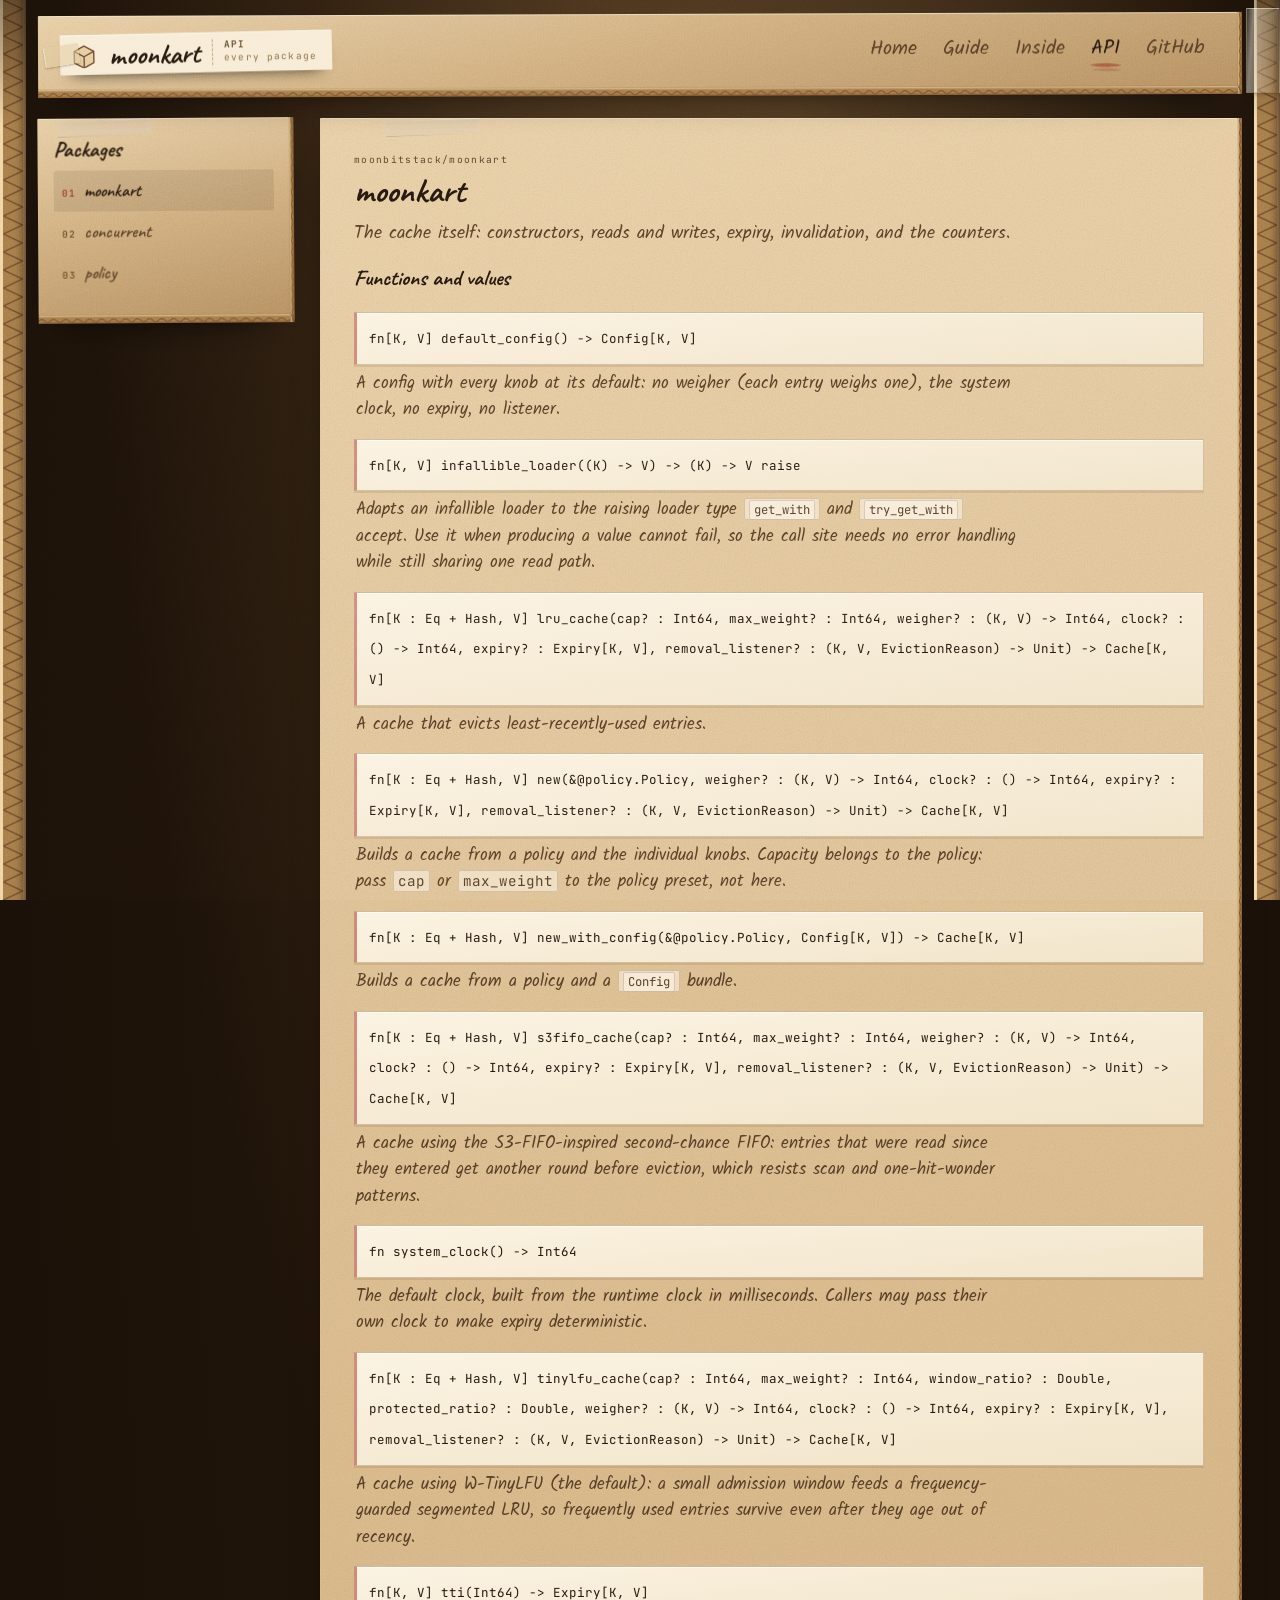
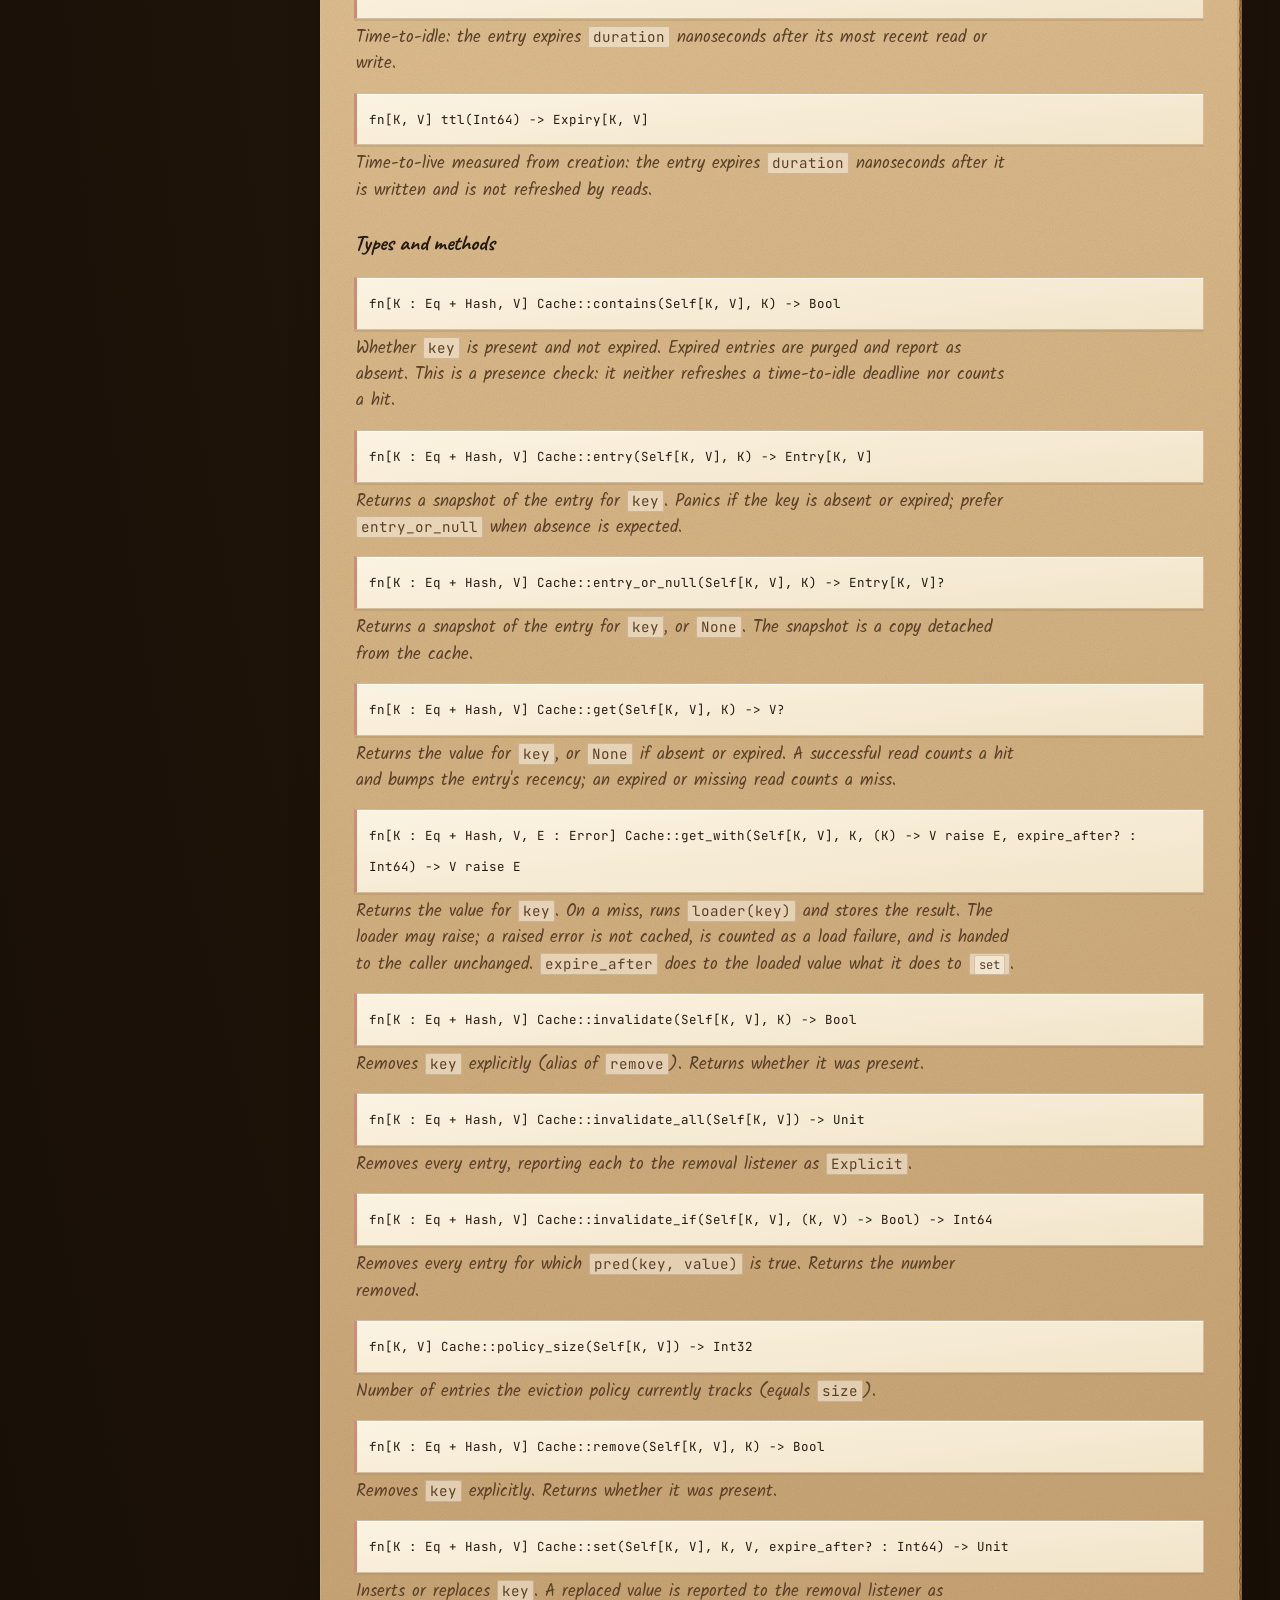
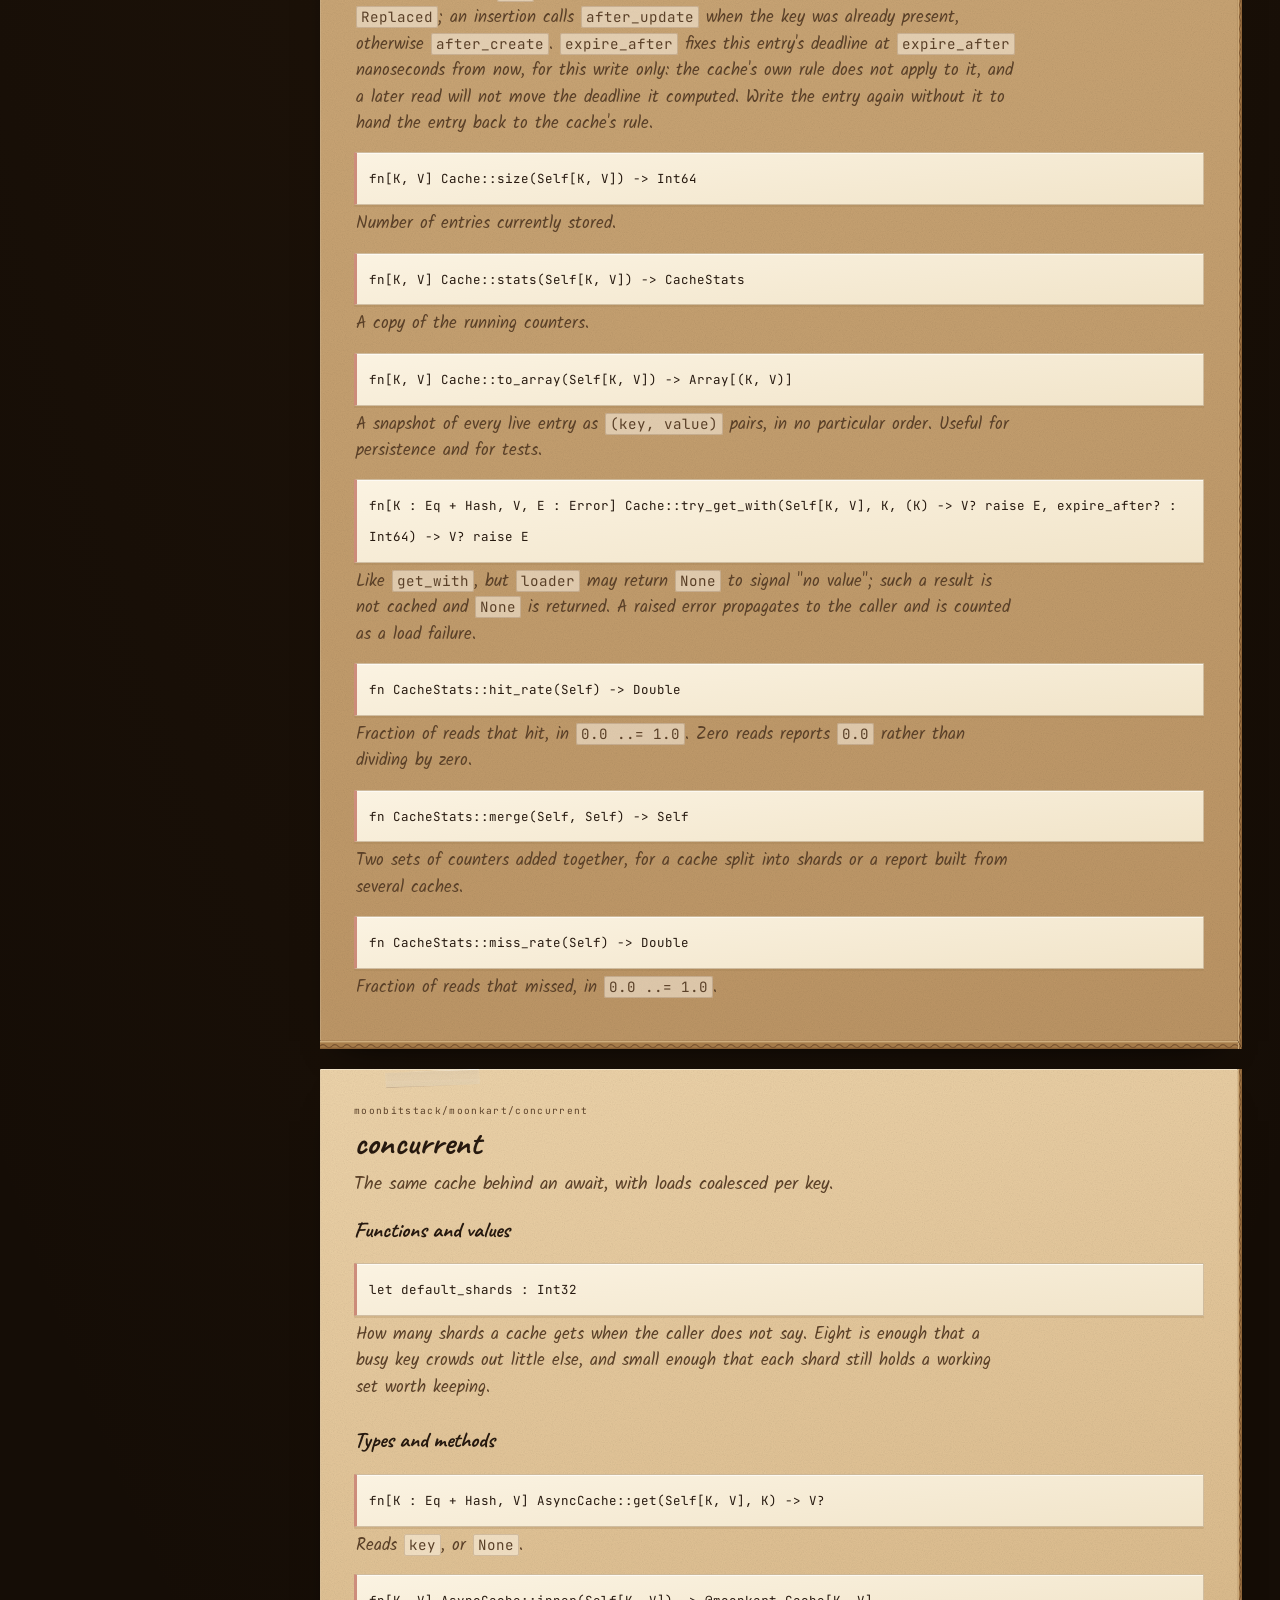
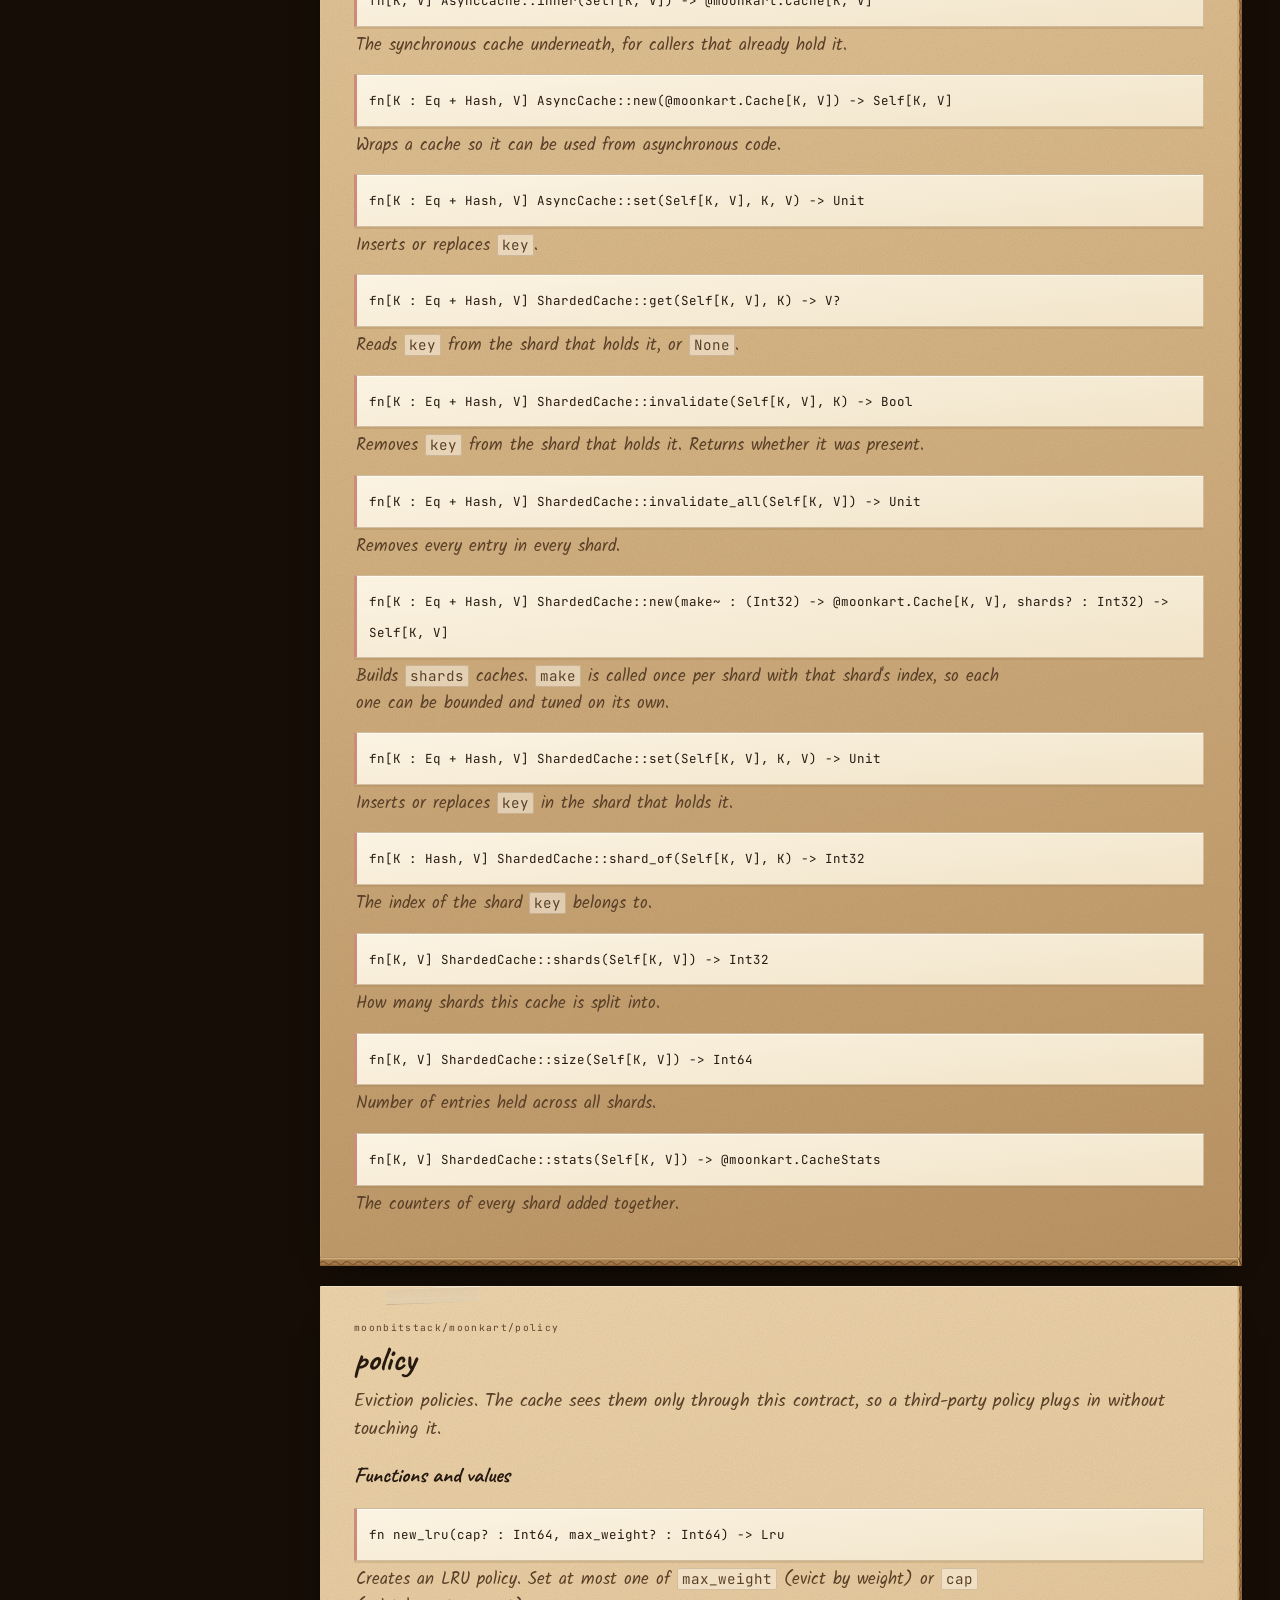
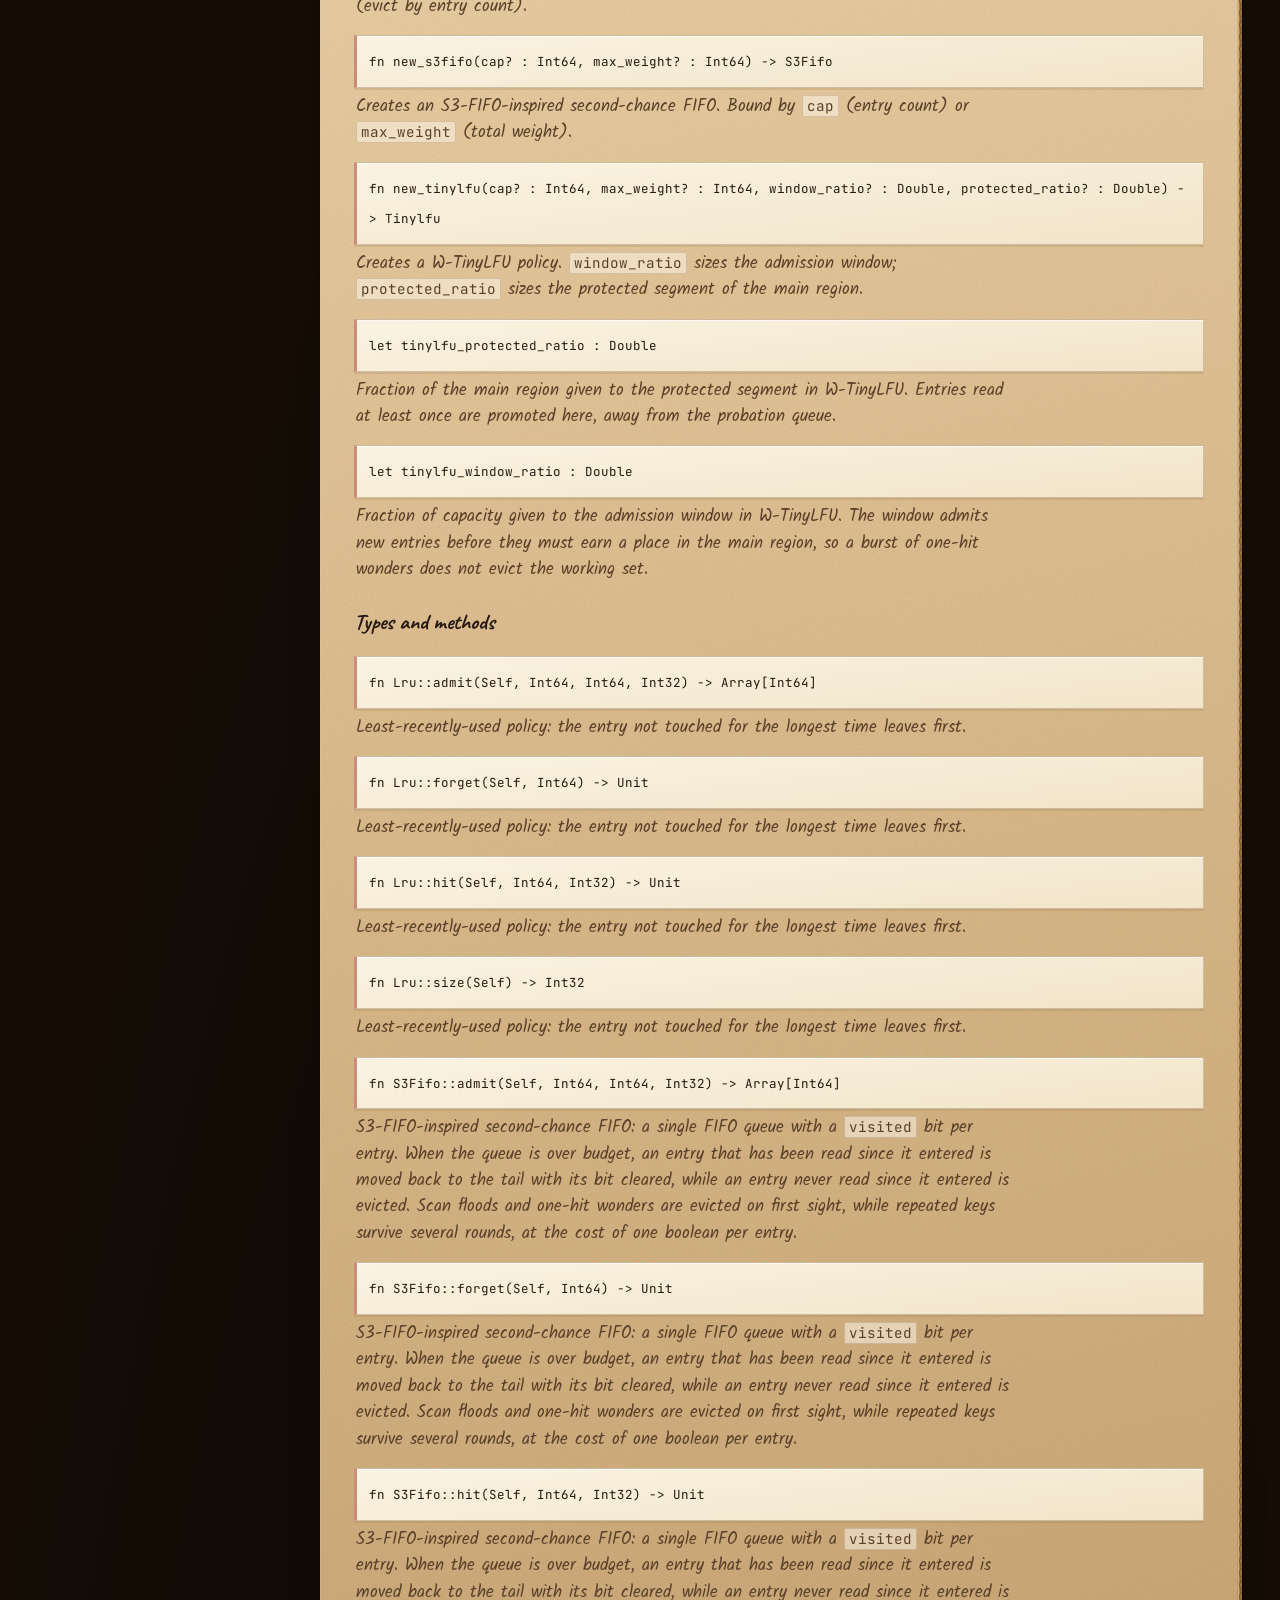
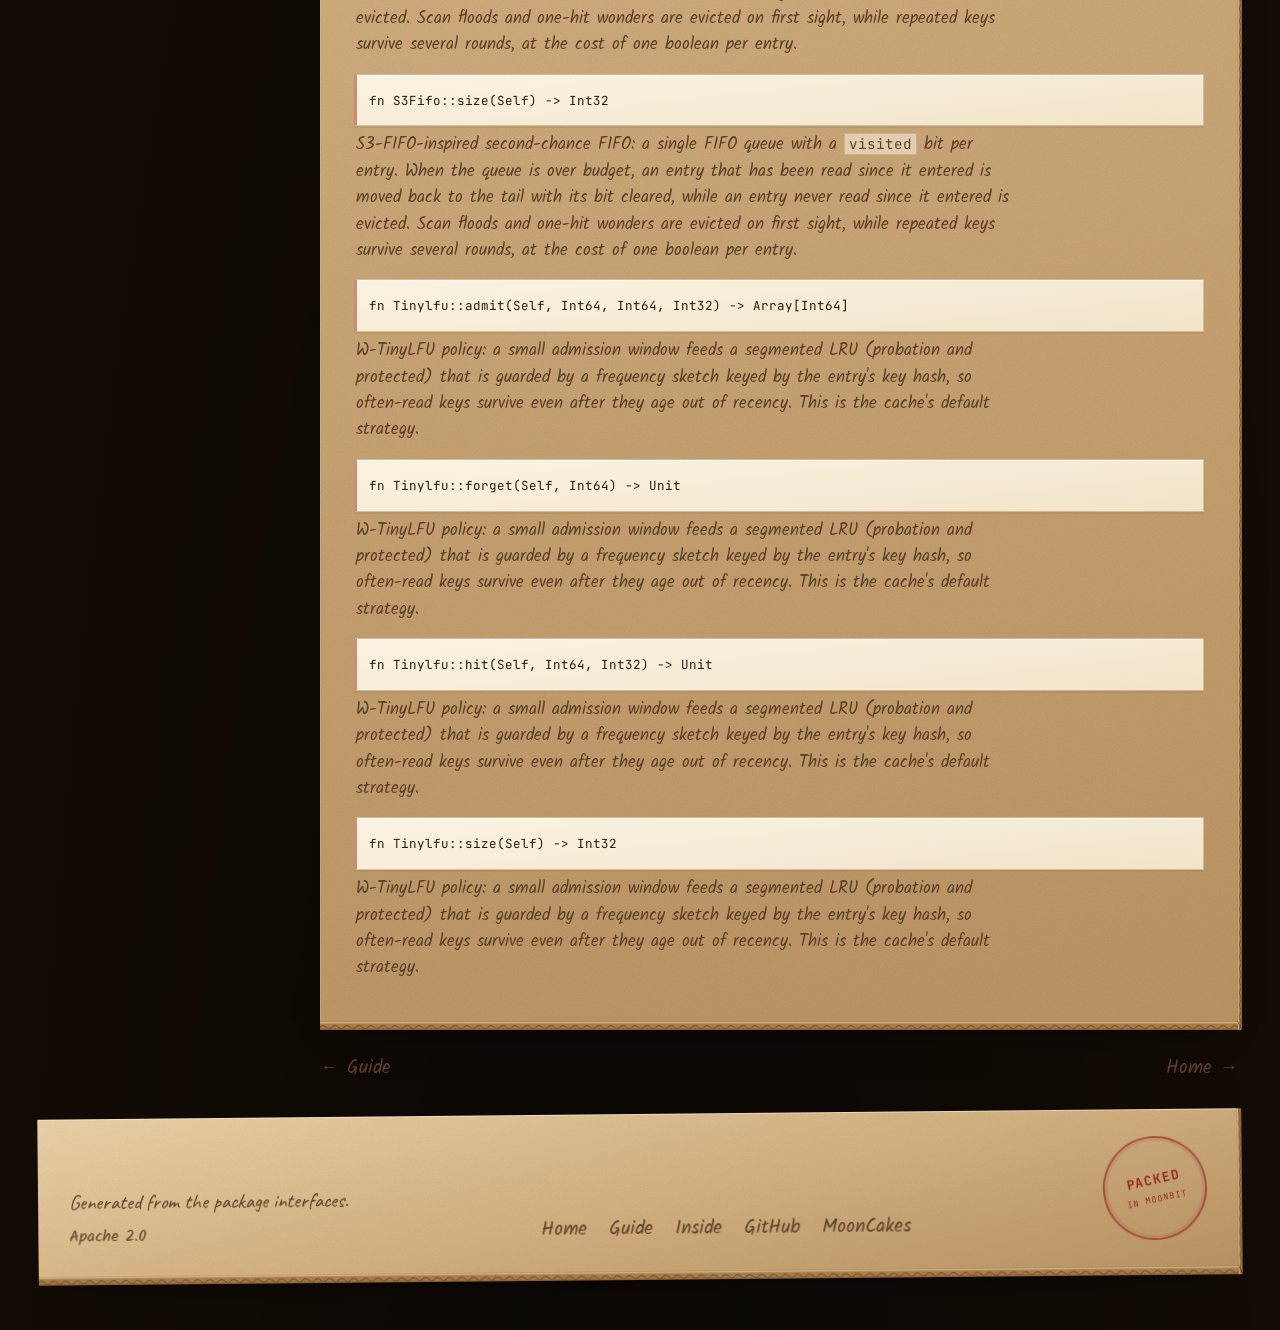
==== commit 9aa697b7: "docs(moonkart): describe the four additions where a reader looks. The readme gains a per-write deadl" ====
--- a/docs/api.html
+++ b/docs/api.html
@@ -75,54 +75,78 @@
 </dl>
 <h3 class="api__h">Types and methods</h3><dl class="api">
 <dt><code>fn[K : Eq + Hash, V] Cache::contains(Self[K, V], K) -&gt; Bool</code></dt>
-<dd>A bounded cache generic over key <code>K</code> and value <code>V</code>. The eviction strategy is erased behind the open <code>Policy</code> contract, so one <code>Cache</code> type serves every strategy; <code><code>new</code></code> accepts a third-party policy without changing this type. The default strategy, chosen by <code><code>tinylfu_cache</code></code>, is W-TinyLFU; <code><code>lru_cache</code></code> and <code><code>s3fifo_cache</code></code> provide the other shipped strategies.</dd>
+<dd>Whether <code>key</code> is present and not expired. Expired entries are purged and report as absent. This is a presence check: it neither refreshes a time-to-idle deadline nor counts a hit.</dd>
 <dt><code>fn[K : Eq + Hash, V] Cache::entry(Self[K, V], K) -&gt; Entry[K, V]</code></dt>
-<dd>A bounded cache generic over key <code>K</code> and value <code>V</code>. The eviction strategy is erased behind the open <code>Policy</code> contract, so one <code>Cache</code> type serves every strategy; <code><code>new</code></code> accepts a third-party policy without changing this type. The default strategy, chosen by <code><code>tinylfu_cache</code></code>, is W-TinyLFU; <code><code>lru_cache</code></code> and <code><code>s3fifo_cache</code></code> provide the other shipped strategies.</dd>
+<dd>Returns a snapshot of the entry for <code>key</code>. Panics if the key is absent or expired; prefer <code>entry_or_null</code> when absence is expected.</dd>
 <dt><code>fn[K : Eq + Hash, V] Cache::entry_or_null(Self[K, V], K) -&gt; Entry[K, V]?</code></dt>
-<dd>A bounded cache generic over key <code>K</code> and value <code>V</code>. The eviction strategy is erased behind the open <code>Policy</code> contract, so one <code>Cache</code> type serves every strategy; <code><code>new</code></code> accepts a third-party policy without changing this type. The default strategy, chosen by <code><code>tinylfu_cache</code></code>, is W-TinyLFU; <code><code>lru_cache</code></code> and <code><code>s3fifo_cache</code></code> provide the other shipped strategies.</dd>
+<dd>Returns a snapshot of the entry for <code>key</code>, or <code>None</code>. The snapshot is a copy detached from the cache.</dd>
 <dt><code>fn[K : Eq + Hash, V] Cache::get(Self[K, V], K) -&gt; V?</code></dt>
-<dd>A bounded cache generic over key <code>K</code> and value <code>V</code>. The eviction strategy is erased behind the open <code>Policy</code> contract, so one <code>Cache</code> type serves every strategy; <code><code>new</code></code> accepts a third-party policy without changing this type. The default strategy, chosen by <code><code>tinylfu_cache</code></code>, is W-TinyLFU; <code><code>lru_cache</code></code> and <code><code>s3fifo_cache</code></code> provide the other shipped strategies.</dd>
-<dt><code>fn[K : Eq + Hash, V, E : Error] Cache::get_with(Self[K, V], K, (K) -&gt; V raise E) -&gt; V raise E</code></dt>
-<dd>A bounded cache generic over key <code>K</code> and value <code>V</code>. The eviction strategy is erased behind the open <code>Policy</code> contract, so one <code>Cache</code> type serves every strategy; <code><code>new</code></code> accepts a third-party policy without changing this type. The default strategy, chosen by <code><code>tinylfu_cache</code></code>, is W-TinyLFU; <code><code>lru_cache</code></code> and <code><code>s3fifo_cache</code></code> provide the other shipped strategies.</dd>
+<dd>Returns the value for <code>key</code>, or <code>None</code> if absent or expired. A successful read counts a hit and bumps the entry&#x27;s recency; an expired or missing read counts a miss.</dd>
+<dt><code>fn[K : Eq + Hash, V, E : Error] Cache::get_with(Self[K, V], K, (K) -&gt; V raise E, expire_after? : Int64) -&gt; V raise E</code></dt>
+<dd>Returns the value for <code>key</code>. On a miss, runs <code>loader(key)</code> and stores the result. The loader may raise; a raised error is not cached, is counted as a load failure, and is handed to the caller unchanged. <code>expire_after</code> does to the loaded value what it does to <code><code>set</code></code>.</dd>
 <dt><code>fn[K : Eq + Hash, V] Cache::invalidate(Self[K, V], K) -&gt; Bool</code></dt>
-<dd>A bounded cache generic over key <code>K</code> and value <code>V</code>. The eviction strategy is erased behind the open <code>Policy</code> contract, so one <code>Cache</code> type serves every strategy; <code><code>new</code></code> accepts a third-party policy without changing this type. The default strategy, chosen by <code><code>tinylfu_cache</code></code>, is W-TinyLFU; <code><code>lru_cache</code></code> and <code><code>s3fifo_cache</code></code> provide the other shipped strategies.</dd>
+<dd>Removes <code>key</code> explicitly (alias of <code>remove</code>). Returns whether it was present.</dd>
 <dt><code>fn[K : Eq + Hash, V] Cache::invalidate_all(Self[K, V]) -&gt; Unit</code></dt>
-<dd>A bounded cache generic over key <code>K</code> and value <code>V</code>. The eviction strategy is erased behind the open <code>Policy</code> contract, so one <code>Cache</code> type serves every strategy; <code><code>new</code></code> accepts a third-party policy without changing this type. The default strategy, chosen by <code><code>tinylfu_cache</code></code>, is W-TinyLFU; <code><code>lru_cache</code></code> and <code><code>s3fifo_cache</code></code> provide the other shipped strategies.</dd>
+<dd>Removes every entry, reporting each to the removal listener as <code>Explicit</code>.</dd>
 <dt><code>fn[K : Eq + Hash, V] Cache::invalidate_if(Self[K, V], (K, V) -&gt; Bool) -&gt; Int64</code></dt>
-<dd>A bounded cache generic over key <code>K</code> and value <code>V</code>. The eviction strategy is erased behind the open <code>Policy</code> contract, so one <code>Cache</code> type serves every strategy; <code><code>new</code></code> accepts a third-party policy without changing this type. The default strategy, chosen by <code><code>tinylfu_cache</code></code>, is W-TinyLFU; <code><code>lru_cache</code></code> and <code><code>s3fifo_cache</code></code> provide the other shipped strategies.</dd>
+<dd>Removes every entry for which <code>pred(key, value)</code> is true. Returns the number removed.</dd>
 <dt><code>fn[K, V] Cache::policy_size(Self[K, V]) -&gt; Int32</code></dt>
-<dd>A bounded cache generic over key <code>K</code> and value <code>V</code>. The eviction strategy is erased behind the open <code>Policy</code> contract, so one <code>Cache</code> type serves every strategy; <code><code>new</code></code> accepts a third-party policy without changing this type. The default strategy, chosen by <code><code>tinylfu_cache</code></code>, is W-TinyLFU; <code><code>lru_cache</code></code> and <code><code>s3fifo_cache</code></code> provide the other shipped strategies.</dd>
+<dd>Number of entries the eviction policy currently tracks (equals <code>size</code>).</dd>
 <dt><code>fn[K : Eq + Hash, V] Cache::remove(Self[K, V], K) -&gt; Bool</code></dt>
-<dd>A bounded cache generic over key <code>K</code> and value <code>V</code>. The eviction strategy is erased behind the open <code>Policy</code> contract, so one <code>Cache</code> type serves every strategy; <code><code>new</code></code> accepts a third-party policy without changing this type. The default strategy, chosen by <code><code>tinylfu_cache</code></code>, is W-TinyLFU; <code><code>lru_cache</code></code> and <code><code>s3fifo_cache</code></code> provide the other shipped strategies.</dd>
-<dt><code>fn[K : Eq + Hash, V] Cache::set(Self[K, V], K, V) -&gt; Unit</code></dt>
-<dd>A bounded cache generic over key <code>K</code> and value <code>V</code>. The eviction strategy is erased behind the open <code>Policy</code> contract, so one <code>Cache</code> type serves every strategy; <code><code>new</code></code> accepts a third-party policy without changing this type. The default strategy, chosen by <code><code>tinylfu_cache</code></code>, is W-TinyLFU; <code><code>lru_cache</code></code> and <code><code>s3fifo_cache</code></code> provide the other shipped strategies.</dd>
+<dd>Removes <code>key</code> explicitly. Returns whether it was present.</dd>
+<dt><code>fn[K : Eq + Hash, V] Cache::set(Self[K, V], K, V, expire_after? : Int64) -&gt; Unit</code></dt>
+<dd>Inserts or replaces <code>key</code>. A replaced value is reported to the removal listener as <code>Replaced</code>; an insertion calls <code>after_update</code> when the key was already present, otherwise <code>after_create</code>. <code>expire_after</code> fixes this entry&#x27;s deadline at <code>expire_after</code> nanoseconds from now, for this write only: the cache&#x27;s own rule does not apply to it, and a later read will not move the deadline it computed. Write the entry again without it to hand the entry back to the cache&#x27;s rule.</dd>
 <dt><code>fn[K, V] Cache::size(Self[K, V]) -&gt; Int64</code></dt>
-<dd>A bounded cache generic over key <code>K</code> and value <code>V</code>. The eviction strategy is erased behind the open <code>Policy</code> contract, so one <code>Cache</code> type serves every strategy; <code><code>new</code></code> accepts a third-party policy without changing this type. The default strategy, chosen by <code><code>tinylfu_cache</code></code>, is W-TinyLFU; <code><code>lru_cache</code></code> and <code><code>s3fifo_cache</code></code> provide the other shipped strategies.</dd>
+<dd>Number of entries currently stored.</dd>
 <dt><code>fn[K, V] Cache::stats(Self[K, V]) -&gt; CacheStats</code></dt>
-<dd>A bounded cache generic over key <code>K</code> and value <code>V</code>. The eviction strategy is erased behind the open <code>Policy</code> contract, so one <code>Cache</code> type serves every strategy; <code><code>new</code></code> accepts a third-party policy without changing this type. The default strategy, chosen by <code><code>tinylfu_cache</code></code>, is W-TinyLFU; <code><code>lru_cache</code></code> and <code><code>s3fifo_cache</code></code> provide the other shipped strategies.</dd>
+<dd>A copy of the running counters.</dd>
 <dt><code>fn[K, V] Cache::to_array(Self[K, V]) -&gt; Array[(K, V)]</code></dt>
-<dd>A bounded cache generic over key <code>K</code> and value <code>V</code>. The eviction strategy is erased behind the open <code>Policy</code> contract, so one <code>Cache</code> type serves every strategy; <code><code>new</code></code> accepts a third-party policy without changing this type. The default strategy, chosen by <code><code>tinylfu_cache</code></code>, is W-TinyLFU; <code><code>lru_cache</code></code> and <code><code>s3fifo_cache</code></code> provide the other shipped strategies.</dd>
-<dt><code>fn[K : Eq + Hash, V, E : Error] Cache::try_get_with(Self[K, V], K, (K) -&gt; V? raise E) -&gt; V? raise E</code></dt>
-<dd>A bounded cache generic over key <code>K</code> and value <code>V</code>. The eviction strategy is erased behind the open <code>Policy</code> contract, so one <code>Cache</code> type serves every strategy; <code><code>new</code></code> accepts a third-party policy without changing this type. The default strategy, chosen by <code><code>tinylfu_cache</code></code>, is W-TinyLFU; <code><code>lru_cache</code></code> and <code><code>s3fifo_cache</code></code> provide the other shipped strategies.</dd>
+<dd>A snapshot of every live entry as <code>(key, value)</code> pairs, in no particular order. Useful for persistence and for tests.</dd>
+<dt><code>fn[K : Eq + Hash, V, E : Error] Cache::try_get_with(Self[K, V], K, (K) -&gt; V? raise E, expire_after? : Int64) -&gt; V? raise E</code></dt>
+<dd>Like <code>get_with</code>, but <code>loader</code> may return <code>None</code> to signal &quot;no value&quot;; such a result is not cached and <code>None</code> is returned. A raised error propagates to the caller and is counted as a load failure.</dd>
 <dt><code>fn CacheStats::hit_rate(Self) -&gt; Double</code></dt>
 <dd>Fraction of reads that hit, in <code>0.0 ..= 1.0</code>. Zero reads reports <code>0.0</code> rather than dividing by zero.</dd>
+<dt><code>fn CacheStats::merge(Self, Self) -&gt; Self</code></dt>
+<dd>Two sets of counters added together, for a cache split into shards or a report built from several caches.</dd>
 <dt><code>fn CacheStats::miss_rate(Self) -&gt; Double</code></dt>
-<dd>Fraction of reads that hit, in <code>0.0 ..= 1.0</code>. Zero reads reports <code>0.0</code> rather than dividing by zero.</dd>
+<dd>Fraction of reads that missed, in <code>0.0 ..= 1.0</code>.</dd>
 </dl>
 </section>
 <section class="chapter chapter--long panel" id="concurrent">
 <span class="chapter__eyebrow">moonbitstack/moonkart/concurrent</span>
 <h2>concurrent</h2>
 <p>The same cache behind an await, with loads coalesced per key.</p>
+<h3 class="api__h">Functions and values</h3><dl class="api">
+<dt><code>let default_shards : Int32</code></dt>
+<dd>How many shards a cache gets when the caller does not say. Eight is enough that a busy key crowds out little else, and small enough that each shard still holds a working set worth keeping.</dd>
+</dl>
 <h3 class="api__h">Types and methods</h3><dl class="api">
 <dt><code>fn[K : Eq + Hash, V] AsyncCache::get(Self[K, V], K) -&gt; V?</code></dt>
-<dd>An asynchronous handle around a cache. Loads are coalesced per key: while one task is computing a value for a key, other tasks asking for the same key wait for that computation instead of starting their own; tasks asking for other keys never wait on it. No lock is held while the loader runs. The only shared mutable state is the in-flight table, whose reads and writes are synchronous, so under the cooperative scheduler they never interleave. The first task to miss records a per-key <code>Lazy</code>, releases the scheduler by awaiting it, and the loader runs outside any shared critical section.</dd>
+<dd>Reads <code>key</code>, or <code>None</code>.</dd>
 <dt><code>fn[K, V] AsyncCache::inner(Self[K, V]) -&gt; @moonkart.Cache[K, V]</code></dt>
-<dd>An asynchronous handle around a cache. Loads are coalesced per key: while one task is computing a value for a key, other tasks asking for the same key wait for that computation instead of starting their own; tasks asking for other keys never wait on it. No lock is held while the loader runs. The only shared mutable state is the in-flight table, whose reads and writes are synchronous, so under the cooperative scheduler they never interleave. The first task to miss records a per-key <code>Lazy</code>, releases the scheduler by awaiting it, and the loader runs outside any shared critical section.</dd>
+<dd>The synchronous cache underneath, for callers that already hold it.</dd>
 <dt><code>fn[K : Eq + Hash, V] AsyncCache::new(@moonkart.Cache[K, V]) -&gt; Self[K, V]</code></dt>
-<dd>An asynchronous handle around a cache. Loads are coalesced per key: while one task is computing a value for a key, other tasks asking for the same key wait for that computation instead of starting their own; tasks asking for other keys never wait on it. No lock is held while the loader runs. The only shared mutable state is the in-flight table, whose reads and writes are synchronous, so under the cooperative scheduler they never interleave. The first task to miss records a per-key <code>Lazy</code>, releases the scheduler by awaiting it, and the loader runs outside any shared critical section.</dd>
+<dd>Wraps a cache so it can be used from asynchronous code.</dd>
 <dt><code>fn[K : Eq + Hash, V] AsyncCache::set(Self[K, V], K, V) -&gt; Unit</code></dt>
-<dd>An asynchronous handle around a cache. Loads are coalesced per key: while one task is computing a value for a key, other tasks asking for the same key wait for that computation instead of starting their own; tasks asking for other keys never wait on it. No lock is held while the loader runs. The only shared mutable state is the in-flight table, whose reads and writes are synchronous, so under the cooperative scheduler they never interleave. The first task to miss records a per-key <code>Lazy</code>, releases the scheduler by awaiting it, and the loader runs outside any shared critical section.</dd>
+<dd>Inserts or replaces <code>key</code>.</dd>
+<dt><code>fn[K : Eq + Hash, V] ShardedCache::get(Self[K, V], K) -&gt; V?</code></dt>
+<dd>Reads <code>key</code> from the shard that holds it, or <code>None</code>.</dd>
+<dt><code>fn[K : Eq + Hash, V] ShardedCache::invalidate(Self[K, V], K) -&gt; Bool</code></dt>
+<dd>Removes <code>key</code> from the shard that holds it. Returns whether it was present.</dd>
+<dt><code>fn[K : Eq + Hash, V] ShardedCache::invalidate_all(Self[K, V]) -&gt; Unit</code></dt>
+<dd>Removes every entry in every shard.</dd>
+<dt><code>fn[K : Eq + Hash, V] ShardedCache::new(make~ : (Int32) -&gt; @moonkart.Cache[K, V], shards? : Int32) -&gt; Self[K, V]</code></dt>
+<dd>Builds <code>shards</code> caches. <code>make</code> is called once per shard with that shard&#x27;s index, so each one can be bounded and tuned on its own.</dd>
+<dt><code>fn[K : Eq + Hash, V] ShardedCache::set(Self[K, V], K, V) -&gt; Unit</code></dt>
+<dd>Inserts or replaces <code>key</code> in the shard that holds it.</dd>
+<dt><code>fn[K : Hash, V] ShardedCache::shard_of(Self[K, V], K) -&gt; Int32</code></dt>
+<dd>The index of the shard <code>key</code> belongs to.</dd>
+<dt><code>fn[K, V] ShardedCache::shards(Self[K, V]) -&gt; Int32</code></dt>
+<dd>How many shards this cache is split into.</dd>
+<dt><code>fn[K, V] ShardedCache::size(Self[K, V]) -&gt; Int64</code></dt>
+<dd>Number of entries held across all shards.</dd>
+<dt><code>fn[K, V] ShardedCache::stats(Self[K, V]) -&gt; @moonkart.CacheStats</code></dt>
+<dd>The counters of every shard added together.</dd>
 </dl>
 </section>
 <section class="chapter chapter--long panel" id="policy">
--- a/docs/site.css
+++ b/docs/site.css
@@ -50,13 +50,13 @@
 html,button,input,textarea,select{font-variant-ligatures:no-contextual}
 /* a selection should look like a highlighter on kraft, not a blue box */
 ::selection{background:rgba(168,52,42,.22);color:var(--ink)}
-/* Decorative print — the marks, the tags, the counter, the note on the box — is
-   part of the material. Selecting it drags blue boxes across the drawing, so it
-   is not selectable. Prose and code still are. */
-.kicker,.scribble,.marks,.readout,.ticket__no,.stamp,
-.label__tag,.out__tag,.spec__n,.chapter__eyebrow,.col__tag,.tally,
-.tray__hint,.inside__hint,.tally-line,.stage,.chips,
-.stamp *,.readout *{-webkit-user-select:none;user-select:none}
+/* The page is printed on board: dragging across it should not paint a
+   selection over the drawing. Only the things you are meant to copy — the
+   install line and code — take a selection. */
+html{-webkit-user-select:none;user-select:none}
+.get__cmd,.get__cmd *,
+pre,pre *,
+code,code *{-webkit-user-select:text;user-select:text}
 body{
   font-family:var(--body);
   font-size:19px;
@@ -207,17 +207,18 @@
 .ticket__no b{display:block;font-weight:600;color:#5e4423}
 
 .nav{display:flex;align-items:center;gap:4px}
-.nav a{font-family:var(--neat);font-size:20px;font-weight:400;color:var(--ink-2);text-decoration:none;
-  padding:5px 11px 6px;border-radius:2px;transition:color .16s,background-color .16s}
-/* one thin stroke on hover, never a pair of them */
-.nav a:hover,.nav a:focus-visible{color:var(--ink);background:rgba(38,25,15,.08);
-  text-decoration:underline;text-decoration-thickness:1px;text-underline-offset:5px;
-  text-decoration-color:rgba(38,25,15,.45)}
-/* the page you are on is underlined in red pen, once */
-.nav a[aria-current="page"]{color:var(--ink);position:relative}
-.nav a[aria-current="page"]::after{content:"";position:absolute;left:11px;right:11px;bottom:2px;height:2px;
-  background:var(--pen);opacity:.6;border-radius:1px;
-  clip-path:polygon(0 30%, 100% 0, 100% 70%, 0 100%)}
+.nav a{position:relative;font-family:var(--neat);font-size:20px;font-weight:400;color:var(--ink-2);
+  text-decoration:none;padding:5px 11px 6px;transition:color .16s}
+/* Two brush strokes under the word — the same mark the page you are on gets.
+   No box, no rule: a hand underline. */
+.nav a::after{content:"";position:absolute;left:9px;right:9px;bottom:0;height:10px;
+  background:url("data:image/svg+xml,%3Csvg xmlns='http://www.w3.org/2000/svg' viewBox='0 0 100 10' preserveAspectRatio='none'%3E%3Cpath d='M1.5 3.7C18 2.2 44 1.5 62 1.9 78 2.3 92 2.7 98.5 3.8 92 4.9 78 5.4 62 5.6 44 5.8 18 5.1 1.5 3.7Z' fill='%2396281f'/%3E%3Cpath d='M7 8.3C25 7.4 54 7.2 74 7.5 85 7.7 94 8 97.5 8.5 89 9.4 79 9.7 65 9.6 46 9.6 21 9.4 7 8.3Z' fill='%2396281f' opacity='.55'/%3E%3C/svg%3E") center/100% 100% no-repeat;
+  opacity:0;transform:scaleX(.55);transform-origin:left center;pointer-events:none;
+  transition:opacity .14s ease-out, transform .2s cubic-bezier(.2,.9,.3,1)}
+.nav a[aria-current="page"]{color:var(--ink)}
+.nav a[aria-current="page"]::after{opacity:.5;transform:none}
+.nav a:hover,.nav a:focus-visible{color:var(--ink)}
+.nav a:hover::after,.nav a:focus-visible::after{opacity:.92;transform:none}
 
 /* --- hero --- */
 .hero{display:grid;grid-template-columns:minmax(0,.95fr) minmax(0,1.05fr);
@@ -277,23 +278,36 @@
   filter:drop-shadow(0 26px 26px rgba(0,0,0,.55)) drop-shadow(0 46px 60px rgba(0,0,0,.5))}
 .stage svg{position:absolute;inset:0;width:100%;height:100%;overflow:visible;pointer-events:none}
 .layer-back{z-index:1}
-.layer-cards{z-index:2;position:absolute;inset:0}
+.layer-cards{z-index:2;position:absolute;inset:0;
+  /* A card is cut only by the two front walls: below those edges it would be in
+     front of the board. Above them it may stand up over the rim — the rim is
+     drawn later, so it passes behind it the way a card in a box would. */
+  clip-path:polygon(4.27% 28.66%, 50% 53.05%, 95.73% 28.66%, 95.73% 0, 4.27% 0)}
 .layer-front{z-index:3}
+/* the box gives a little under the hand that opens it */
+.stage.is-thumped{animation:thump .26s cubic-bezier(.3,.9,.3,1)}
+@keyframes thump{
+  0%{transform:scale(1)}
+  38%{transform:scale(1.012,.982) translateY(2px)}
+  100%{transform:scale(1)}
+}
 
 /* the lid: the whole stage is the target while the box is still sealed */
 .openlid{position:absolute;inset:0;z-index:6;width:100%;height:100%;padding:0;border:0;
   background:none;cursor:pointer;-webkit-tap-highlight-color:transparent}
 .openlid:focus-visible{outline:2px dashed rgba(168,52,42,.55);outline-offset:-12px}
 .stage:has(.openlid:hover) .lidwrap{filter:brightness(1.035)}
-/* once the box is open the lid is gone; the near flap stays, hanging on the wall */
+/* the box, opened: the far flap is gone behind the rim, the near one is left
+   hanging on the front wall, where it stayed */
 html[data-lid="open"] .lidwrap>[data-flap="far"],
-html[data-lid="open"] .lidwrap>[data-flap="near"],
 html[data-lid="open"] .lid__seam,
-html[data-lid="open"] .lid__tape,
+html[data-lid="open"] .tape,
 html[data-lid="open"] .lid__note,
 html[data-lid="open"] .openlid{display:none}
 /* the flap is a face of its own, so it stands a shade brighter than the wall */
 .flap__body{filter:brightness(1.06) saturate(.97)}
+/* a flap is thinner than a wall: its outline is a hair, not a band */
+.flap__body polygon{stroke-width:1.2}
 .tray.is-locked{opacity:.6;pointer-events:none}
 
 .slot{position:absolute;width:24%;height:24%;transform-origin:50% 100%;
@@ -307,8 +321,24 @@
   border:1px solid #c1a37a;border-radius:1px;
   padding:8px 9px 6px;height:100%;
   box-shadow:0 .8px 0 rgba(150,118,76,.28), 0 6px 10px -8px rgba(0,0,0,.65);
-  animation:drop .42s cubic-bezier(.2,1.2,.4,1) both;
-}
+  transition:transform .22s cubic-bezier(.2,.9,.3,1), box-shadow .22s;
+}
+/* a card that has just been put in drops into place, once. The class goes away
+   afterwards, so moving the card about never replays it. */
+.slot.landing .cardface{animation:drop .42s cubic-bezier(.2,1.2,.4,1) both}
+/* you reach for a card, it lifts. The z-index stays below the front layer's
+   3, so a card can never end up drawn over the rim. */
+.slot:hover{z-index:1}
+.slot:hover .cardface{transform:translateY(-3px) scale(1.02);
+  box-shadow:0 .8px 0 rgba(150,118,76,.28), 0 14px 20px -14px rgba(0,0,0,.8)}
+/* and when you take it, it comes out of the box like a card out of a hand */
+.slot.is-drawn{z-index:1}
+.slot.is-drawn .cardface{transform:scale(1.14) rotate(-2deg);transform-origin:50% 0;
+  transition:transform .28s cubic-bezier(.2,1.15,.35,1), box-shadow .28s;
+  box-shadow:0 .8px 0 rgba(150,118,76,.3), 0 22px 28px -18px rgba(0,0,0,.85)}
+/* the ring that says the answer came from the box, not from a loader */
+.cardface::before{content:"";position:absolute;inset:-3px;border-radius:2px;opacity:0;
+  pointer-events:none;box-shadow:0 0 0 0 rgba(168,52,42,.5)}
 .cardface .k{display:block;font-family:var(--mono);font-size:8.5px;color:#8a6d47;
   letter-spacing:.02em;white-space:nowrap;overflow:hidden;text-overflow:ellipsis}
 .cardface .v{display:block;font-family:var(--hand);font-weight:700;font-size:19px;line-height:1.05;
@@ -326,16 +356,18 @@
 }
 .slot.gone .cardface::after{content:"evicted";position:absolute;left:4px;top:-13px;
   font-family:var(--hand);font-size:13px;font-weight:700;color:#a8342a;transform:rotate(-4deg)}
-.slot.hit .cardface{animation:hit .55s ease-out}
+.slot.hit .cardface::before{animation:ring .6s ease-out}
+@keyframes ring{
+  0%{opacity:1;box-shadow:0 0 0 0 rgba(168,52,42,.55)}
+  65%{opacity:1;box-shadow:0 0 0 7px rgba(168,52,42,0)}
+  100%{opacity:0;box-shadow:0 0 0 7px rgba(168,52,42,0)}
+}
 /* the lid was just cut, so the cards land all over again */
 .slot.replay .cardface{animation:drop .52s cubic-bezier(.2,1.2,.4,1) both;animation-delay:var(--d,0ms)}
-@keyframes drop{from{opacity:0;transform:translateY(-26px) scale(.94)}to{opacity:1;transform:none}}
+/* the drop uses the individual transform properties, so a card keeps its own
+   transform free for the lift and the draw */
+@keyframes drop{from{opacity:0;translate:0 -26px;scale:.94}to{opacity:1;translate:0 0;scale:1}}
 @keyframes eject{to{opacity:0;transform:translate(34px,26px) rotate(16deg) scale(.9)}}
-@keyframes hit{
-  0%{box-shadow:0 0 0 0 rgba(168,52,42,.55),0 .8px 0 rgba(150,118,76,.28)}
-  60%{box-shadow:0 0 0 7px rgba(168,52,42,0),0 .8px 0 rgba(150,118,76,.28)}
-  100%{box-shadow:0 .8px 0 rgba(150,118,76,.28),0 6px 10px -8px rgba(0,0,0,.65)}
-}
 
 .readout{position:absolute;right:1.5%;bottom:2.5%;width:26%;min-width:134px;
   background:linear-gradient(174deg,#f2de92,#e4c969);
@@ -441,7 +473,9 @@
   .hero{grid-template-columns:minmax(0,1fr);gap:0;--tilt:0deg}
   .hero__copy{padding:22px 18px 26px}
   .demo{order:-1;padding:16px 12px 6px;margin:0}
-  .readout{right:0;bottom:0;width:38%;min-width:118px;font-size:8.5px}
+  /* on a phone the note would sit over the cards, so it is tucked into the
+     lower-left corner, where there is only wall */
+  .readout{left:0;right:auto;bottom:0;width:40%;min-width:104px;font-size:8px}
   .scribble{display:none}
   .ticket__no{display:none}
   .bar{padding:10px 14px}
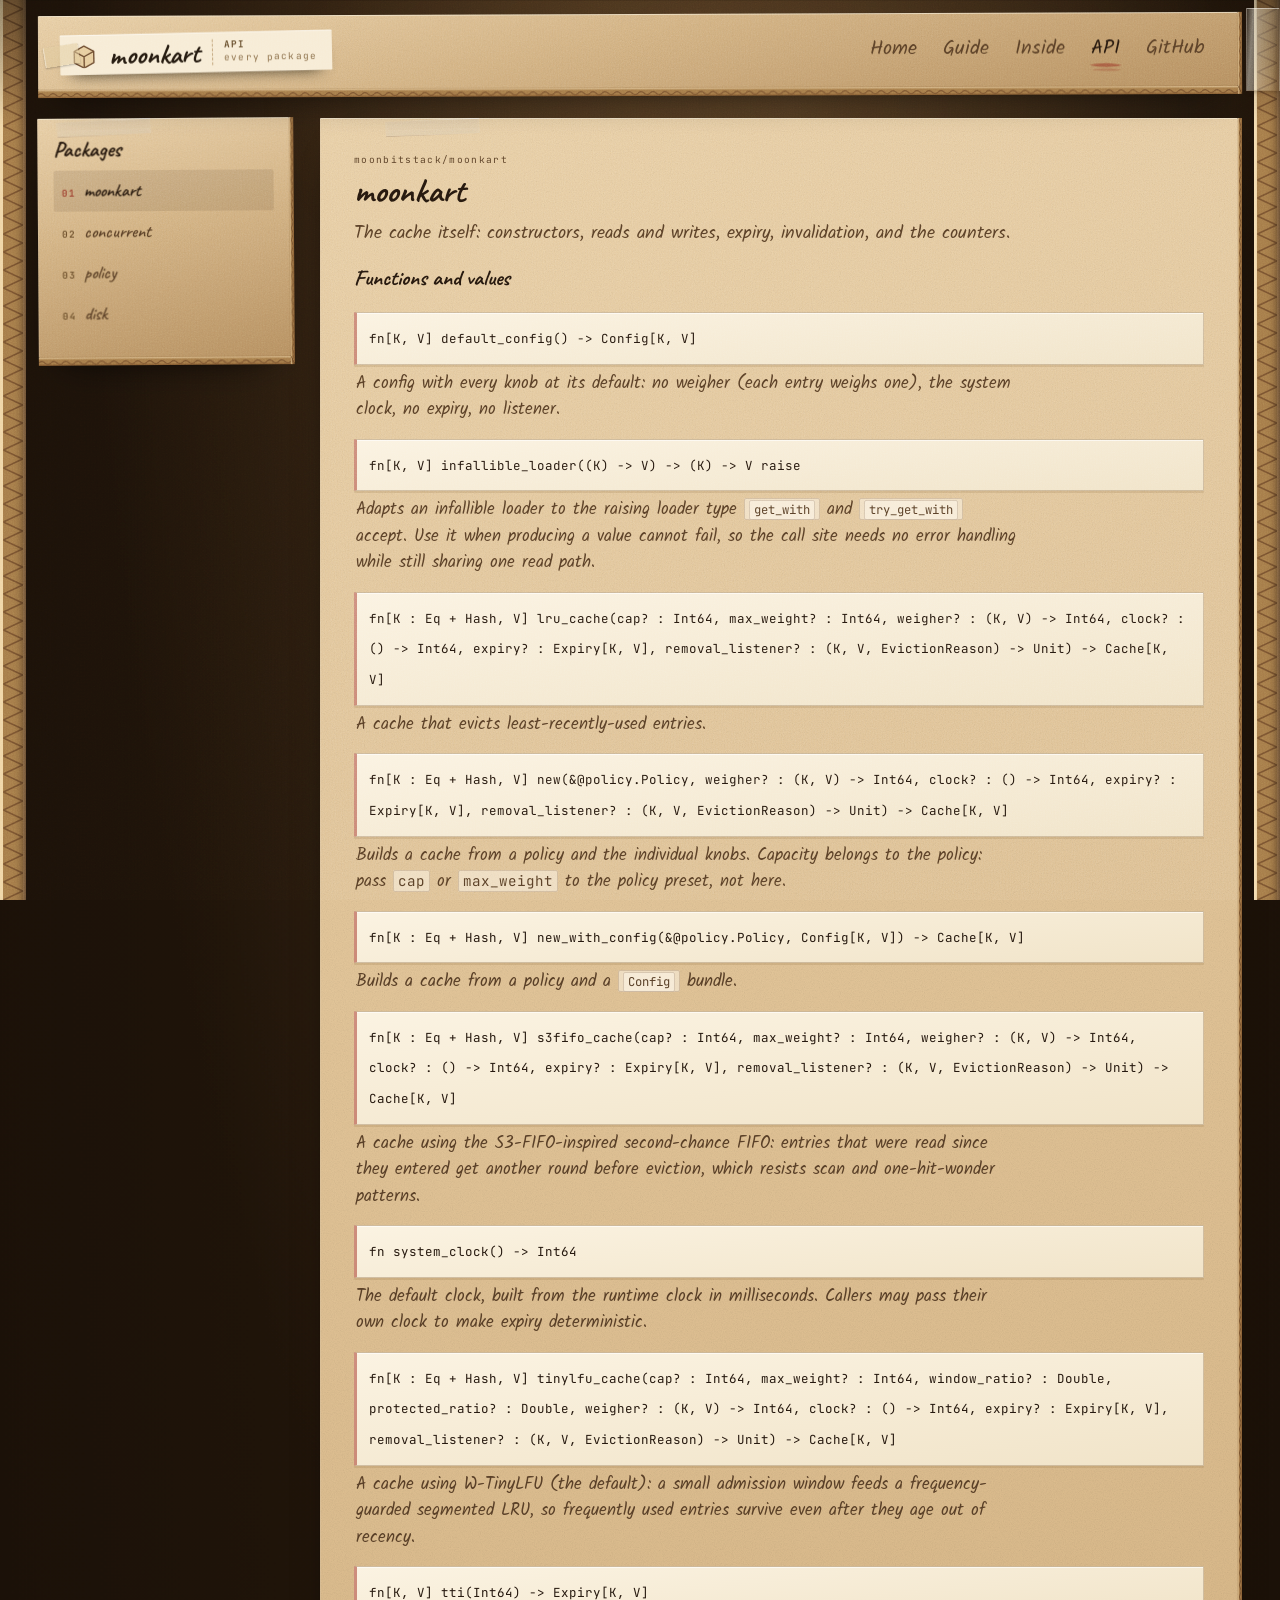
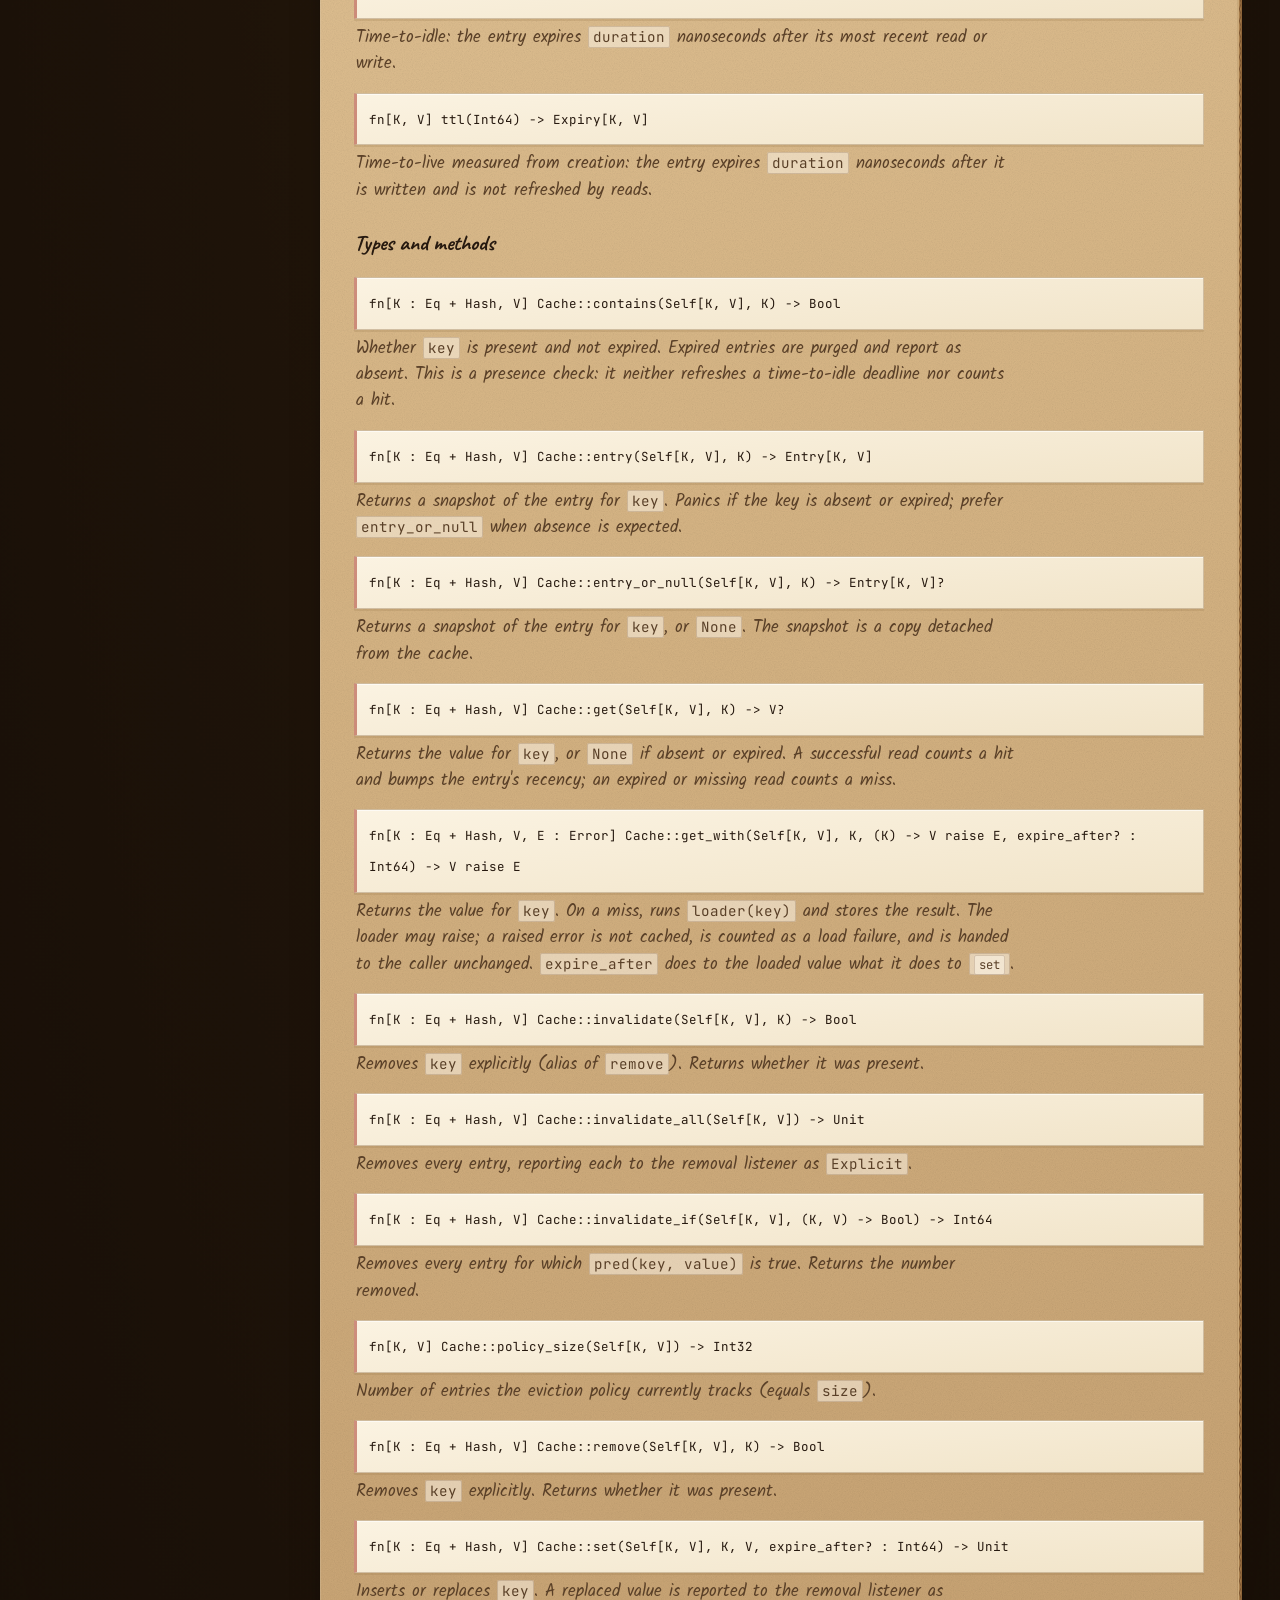
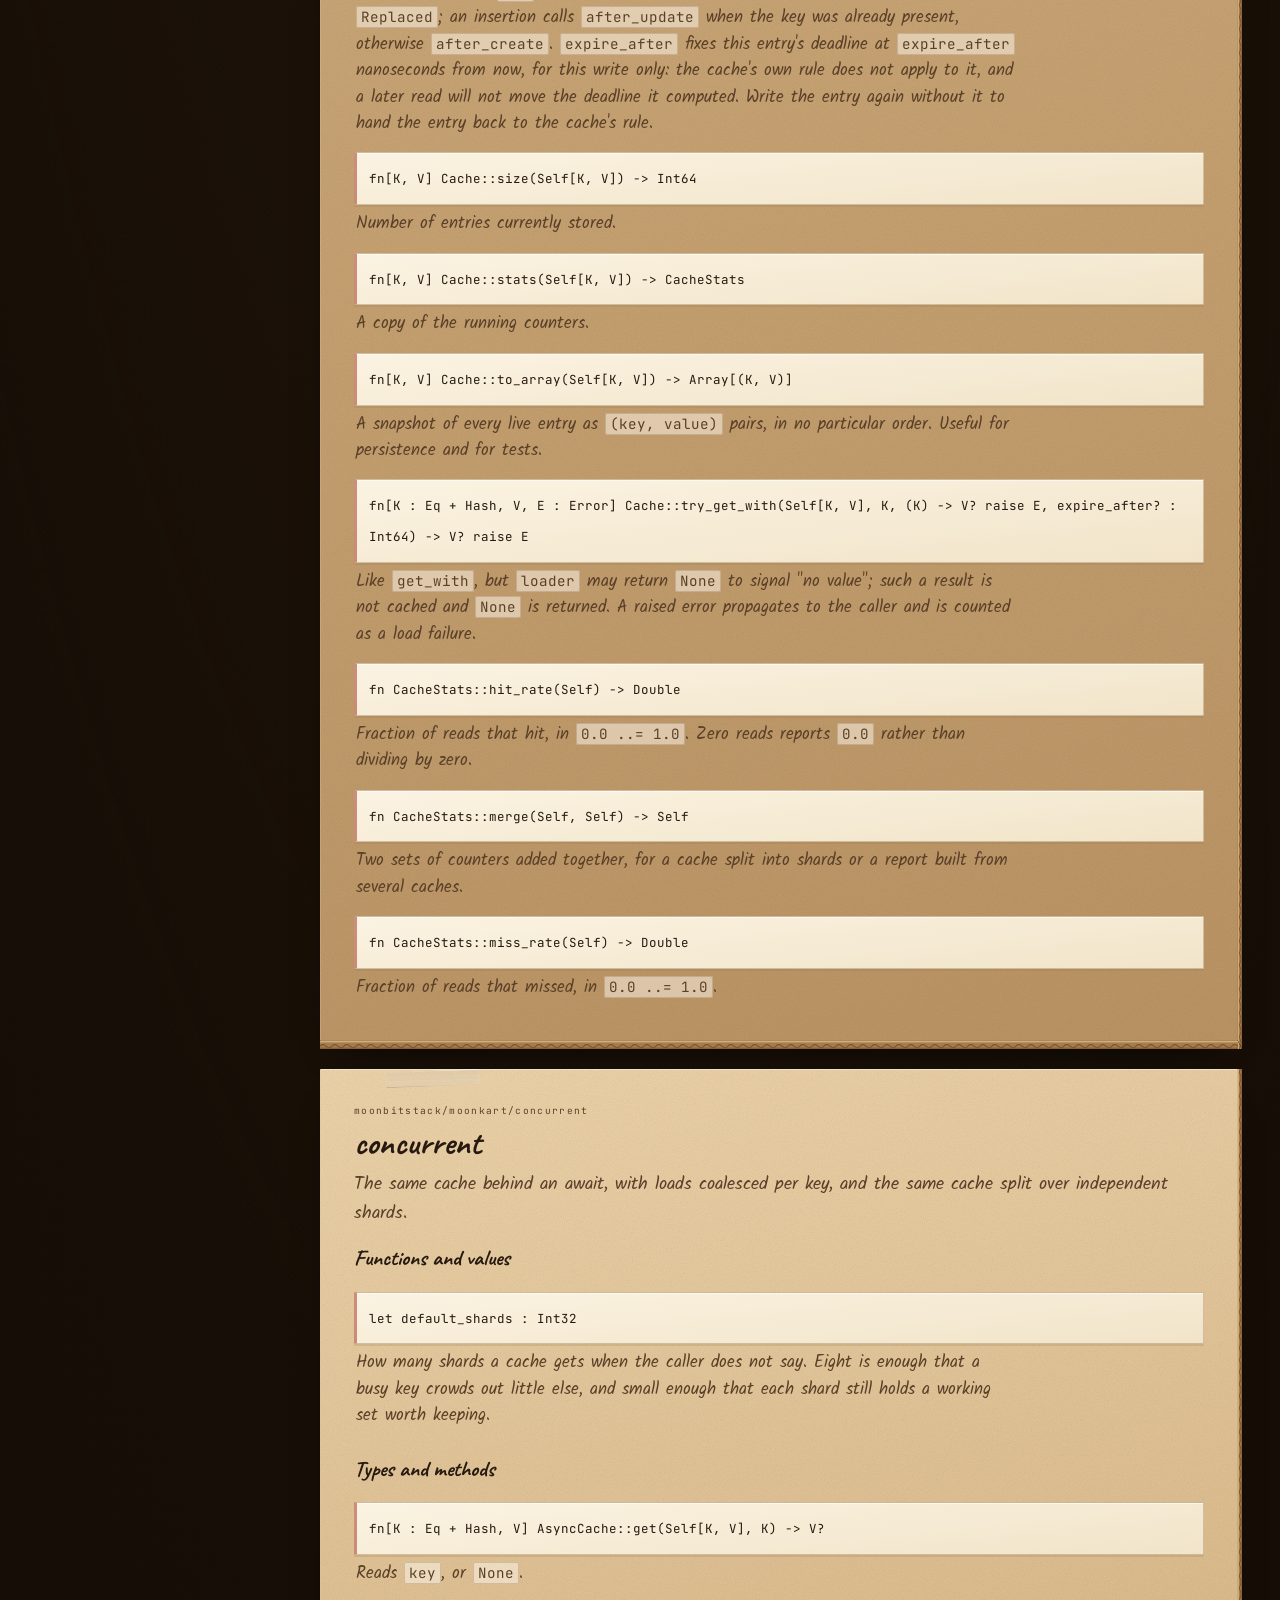
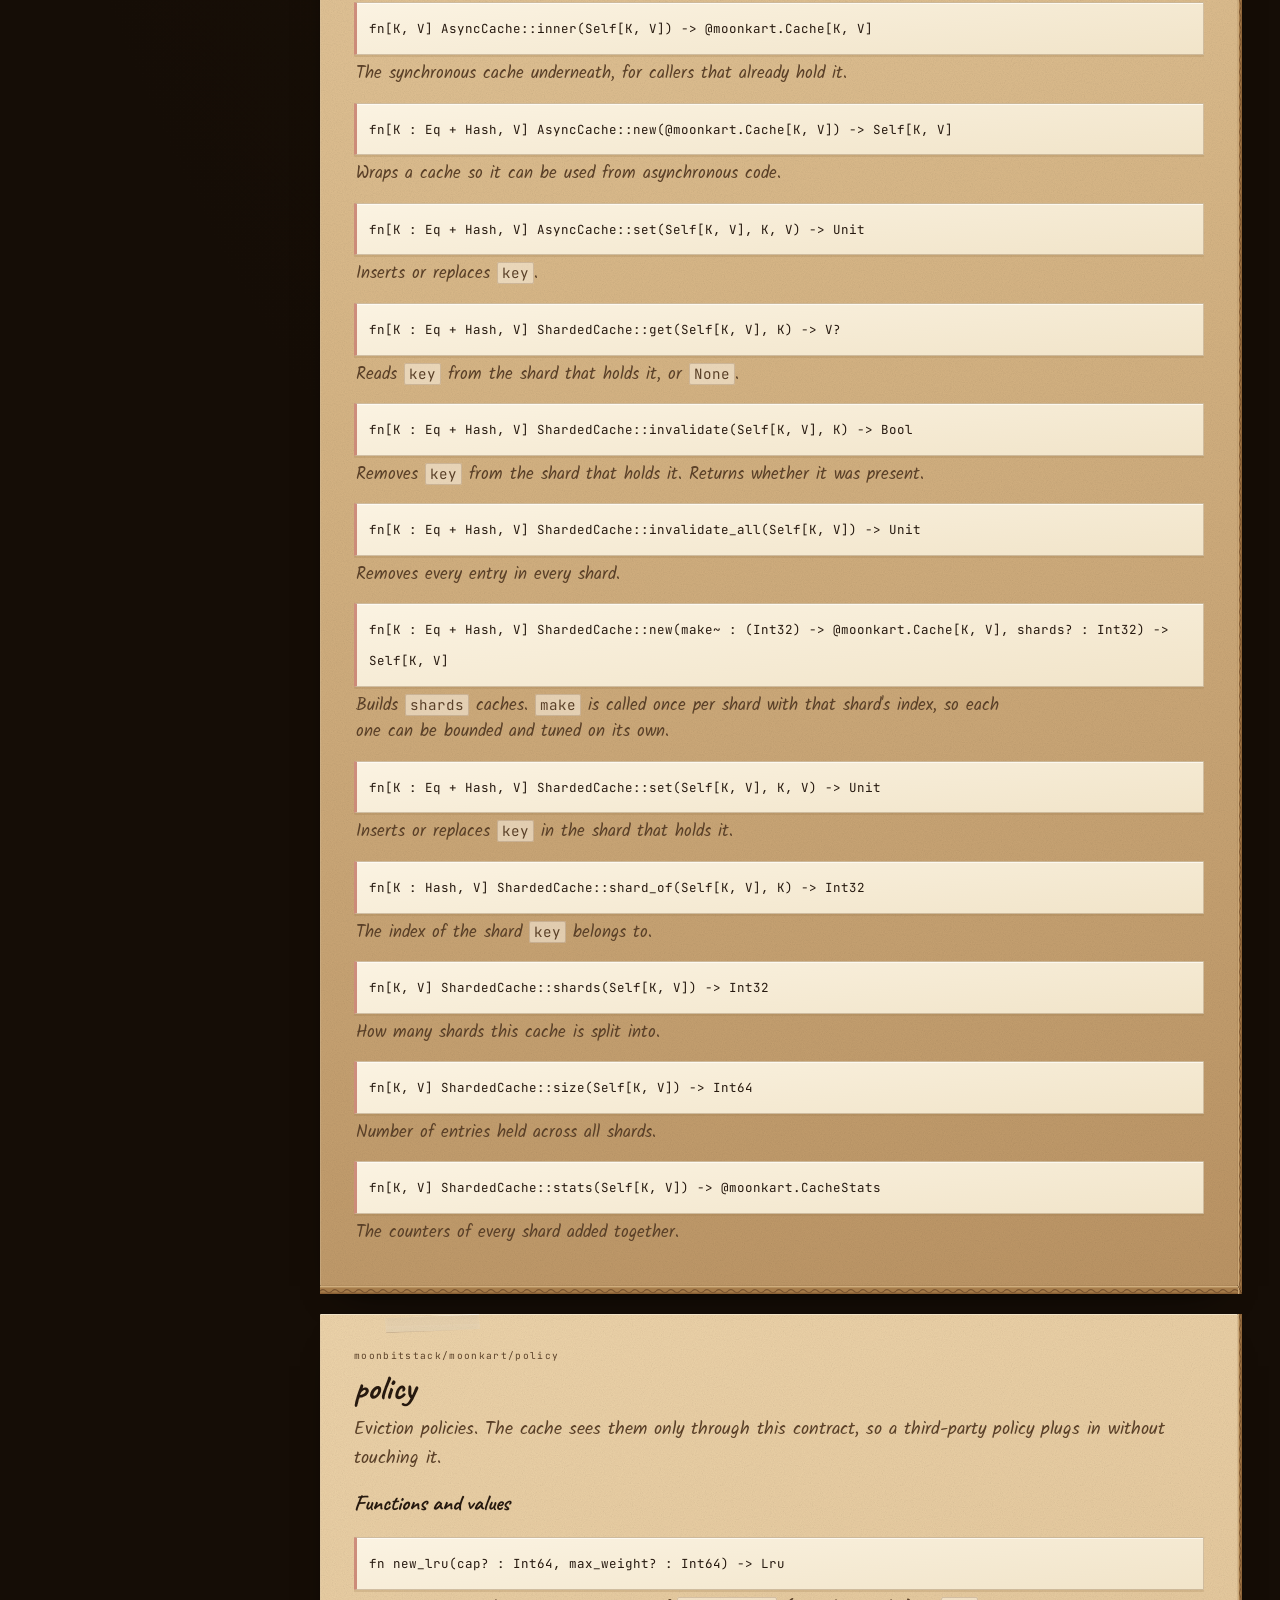
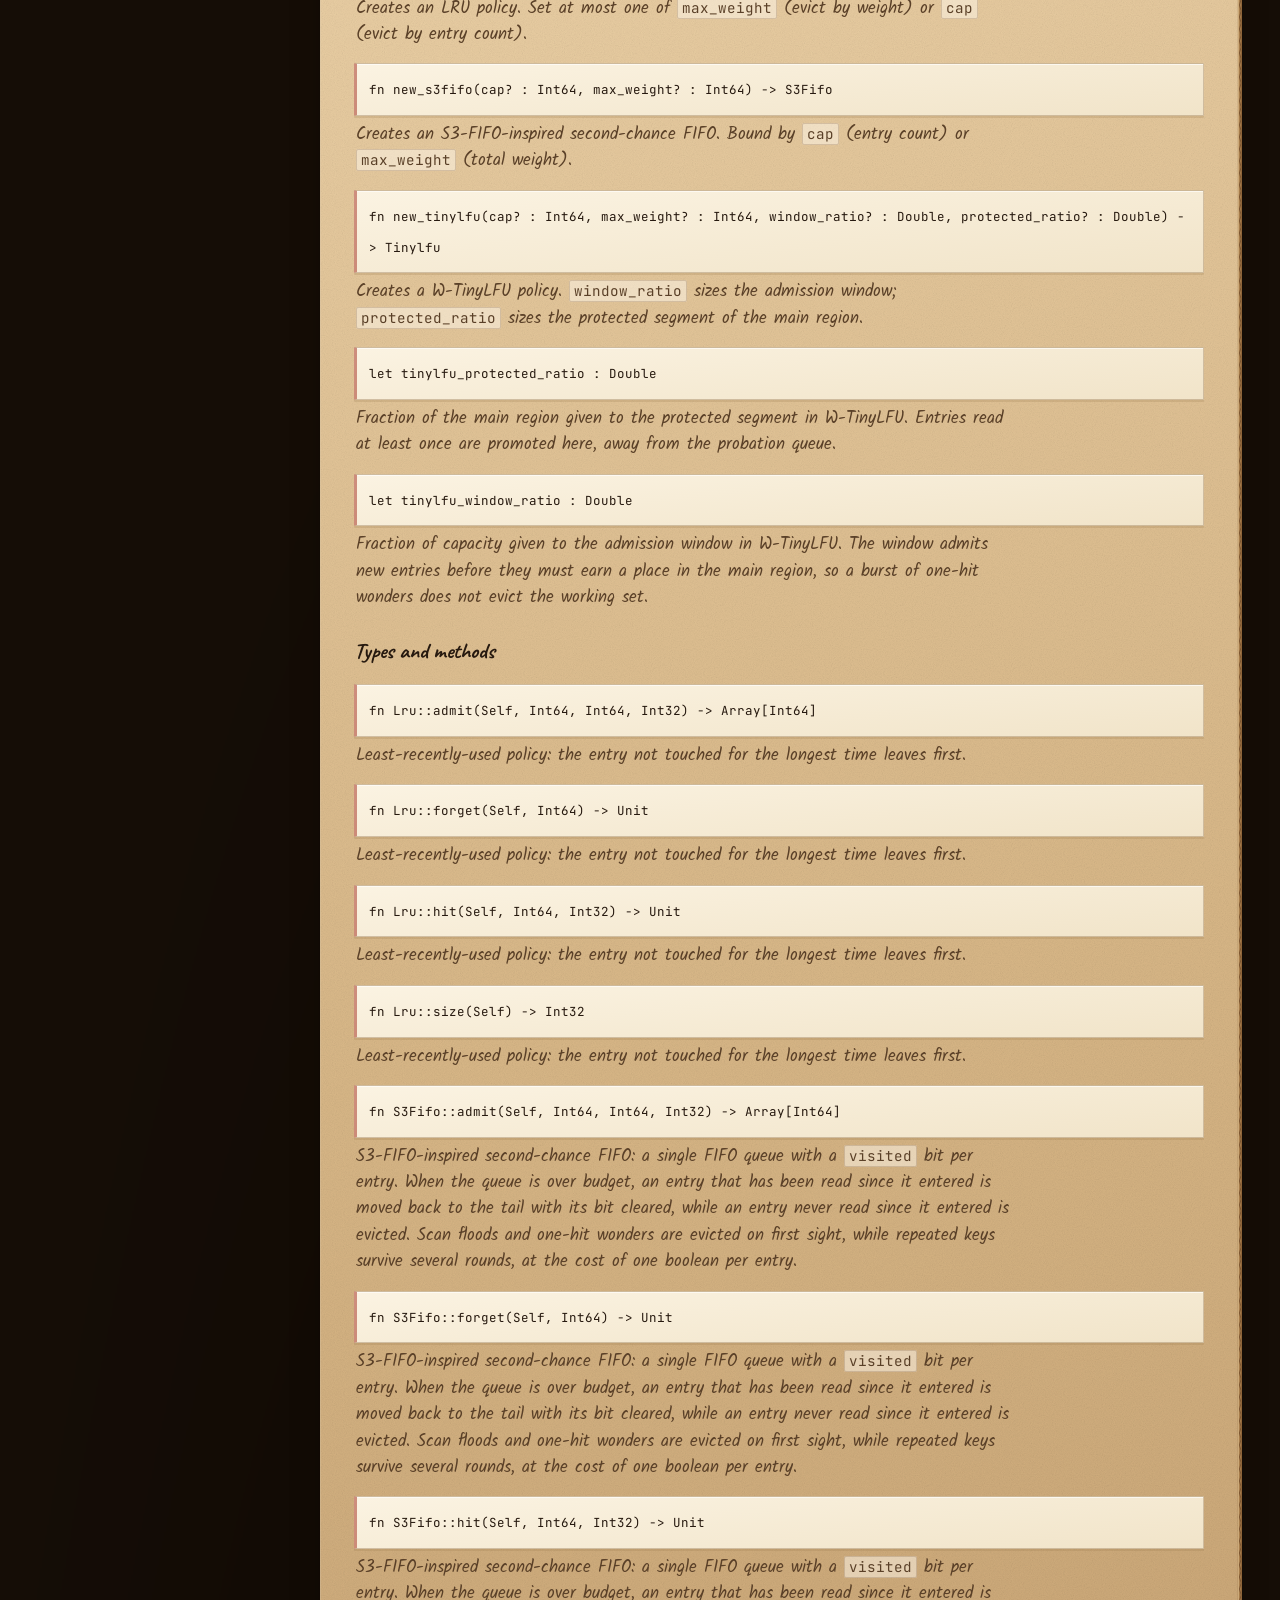
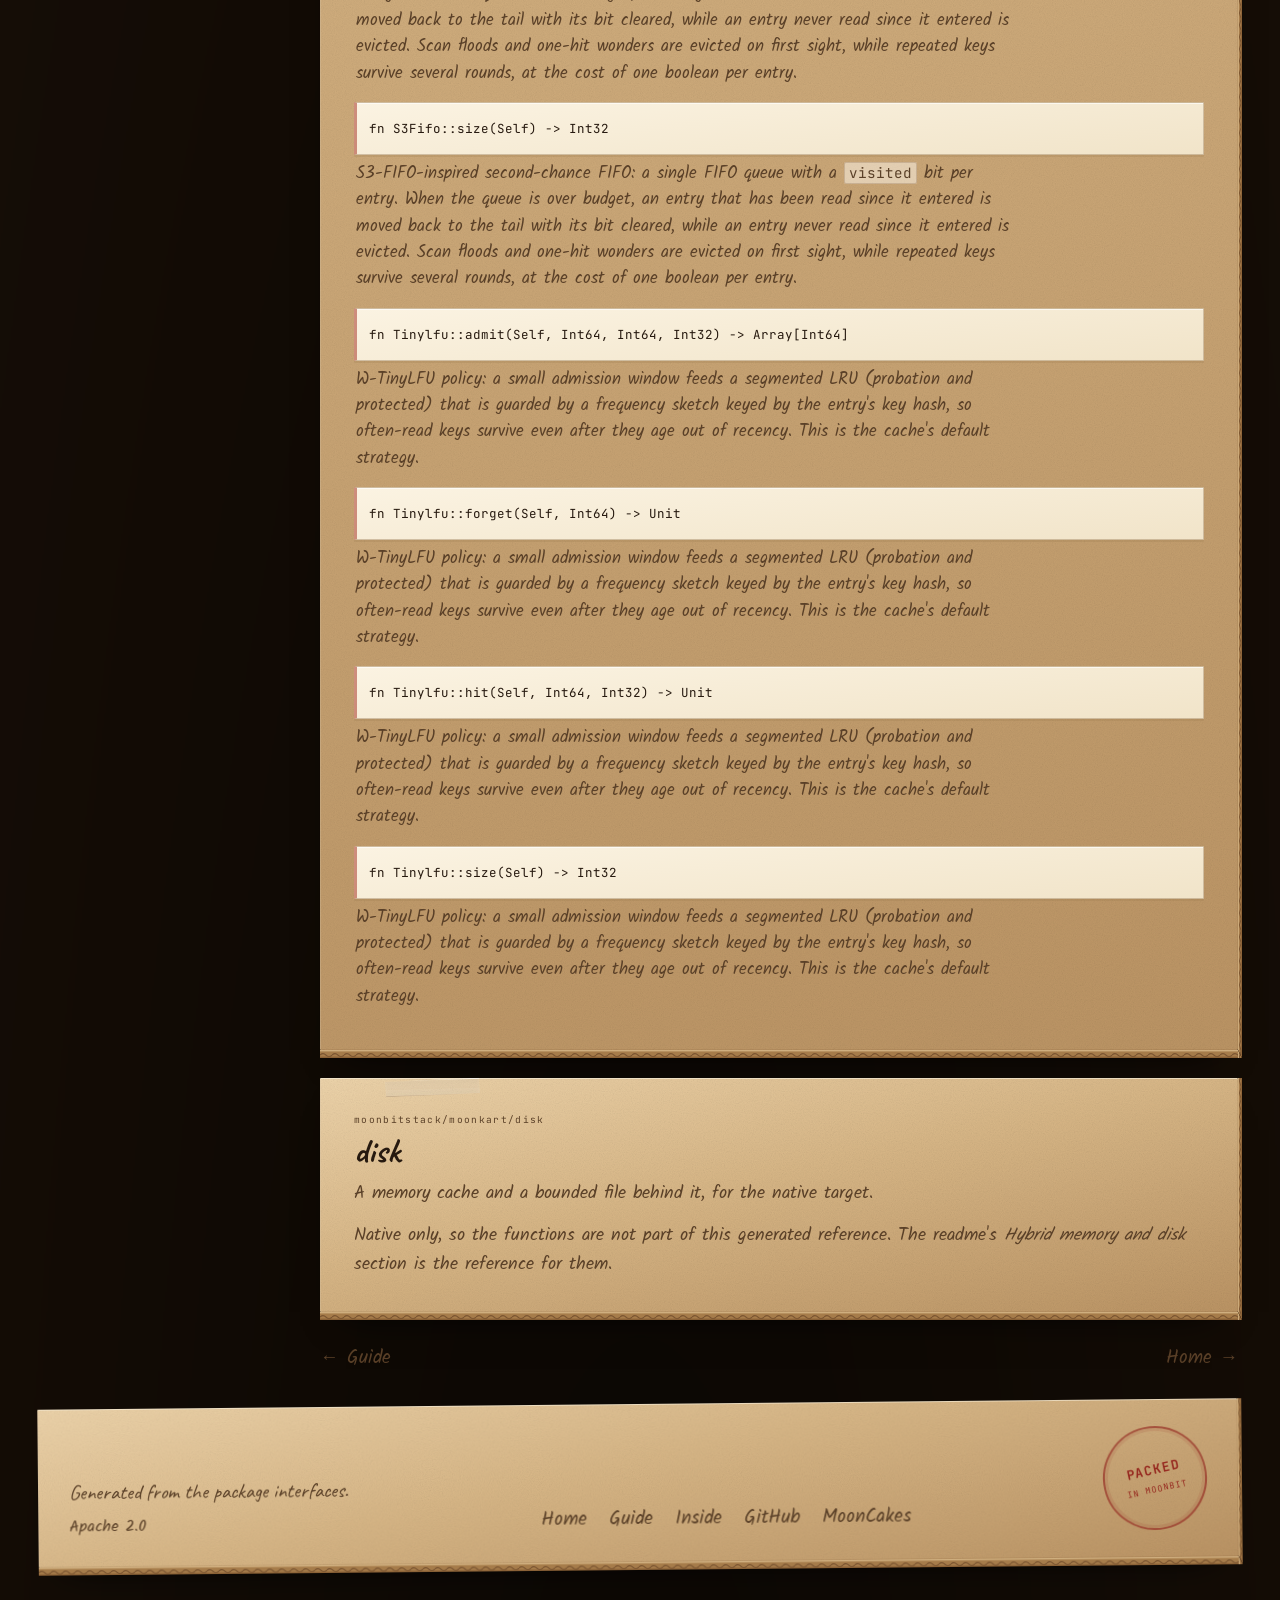
==== commit e450e9e0: "docs(moonkart): name the native package on the api page. A package whose files are all gated to one " ====
--- a/docs/api.html
+++ b/docs/api.html
@@ -43,6 +43,7 @@
       <li><a href="#moonkart">moonkart</a></li>
       <li><a href="#concurrent">concurrent</a></li>
       <li><a href="#policy">policy</a></li>
+      <li><a href="#disk">disk</a></li>
   </ol>
 </aside>
 
@@ -115,7 +116,7 @@
 <section class="chapter chapter--long panel" id="concurrent">
 <span class="chapter__eyebrow">moonbitstack/moonkart/concurrent</span>
 <h2>concurrent</h2>
-<p>The same cache behind an await, with loads coalesced per key.</p>
+<p>The same cache behind an await, with loads coalesced per key, and the same cache split over independent shards.</p>
 <h3 class="api__h">Functions and values</h3><dl class="api">
 <dt><code>let default_shards : Int32</code></dt>
 <dd>How many shards a cache gets when the caller does not say. Eight is enough that a busy key crowds out little else, and small enough that each shard still holds a working set worth keeping.</dd>
@@ -192,6 +193,12 @@
 <dd>W-TinyLFU policy: a small admission window feeds a segmented LRU (probation and protected) that is guarded by a frequency sketch keyed by the entry&#x27;s key hash, so often-read keys survive even after they age out of recency. This is the cache&#x27;s default strategy.</dd>
 </dl>
 </section>
+<section class="chapter chapter--long panel" id="disk">
+<span class="chapter__eyebrow">moonbitstack/moonkart/disk</span>
+<h2>disk</h2>
+<p>A memory cache and a bounded file behind it, for the native target.</p>
+<p>Native only, so the functions are not part of this generated reference. The readme's <i>Hybrid memory and disk</i> section is the reference for them.</p>
+</section>
 
   <nav class="pager">
     <a href="./guide.html">&larr; Guide</a>
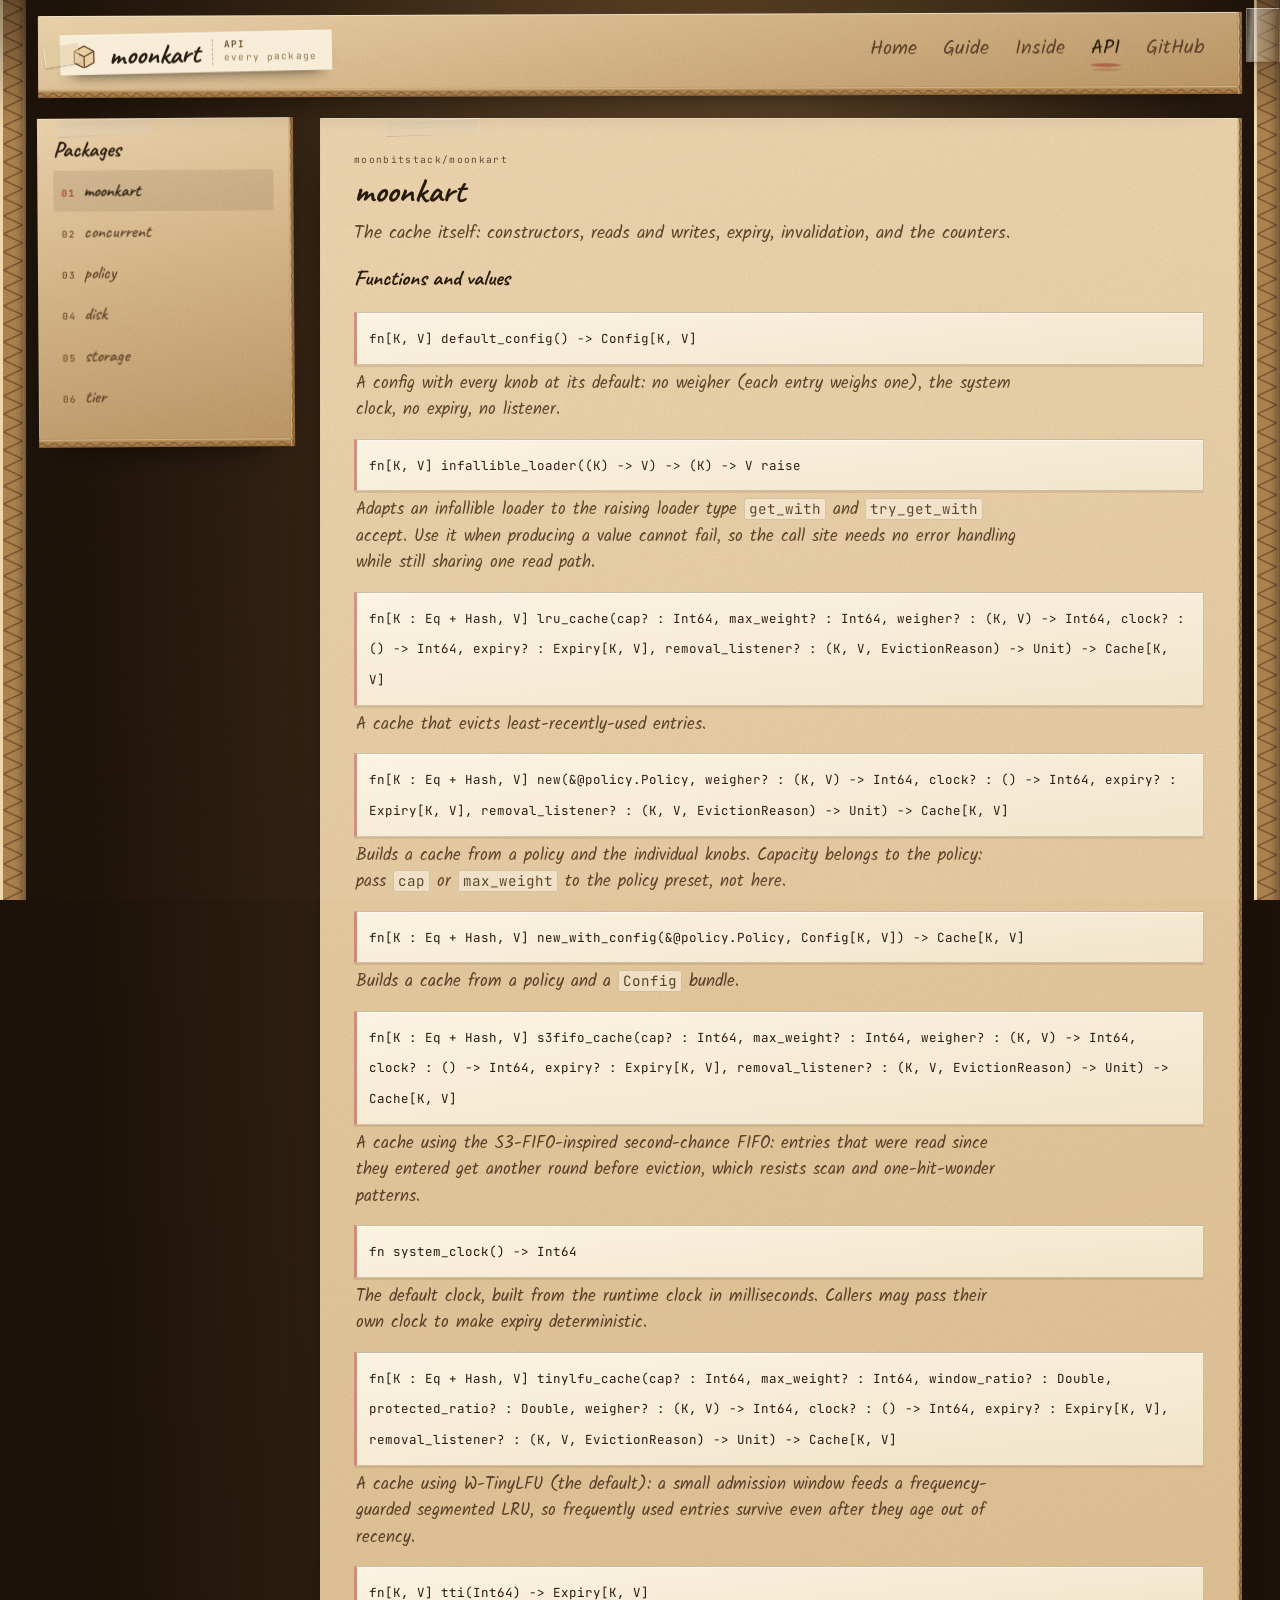
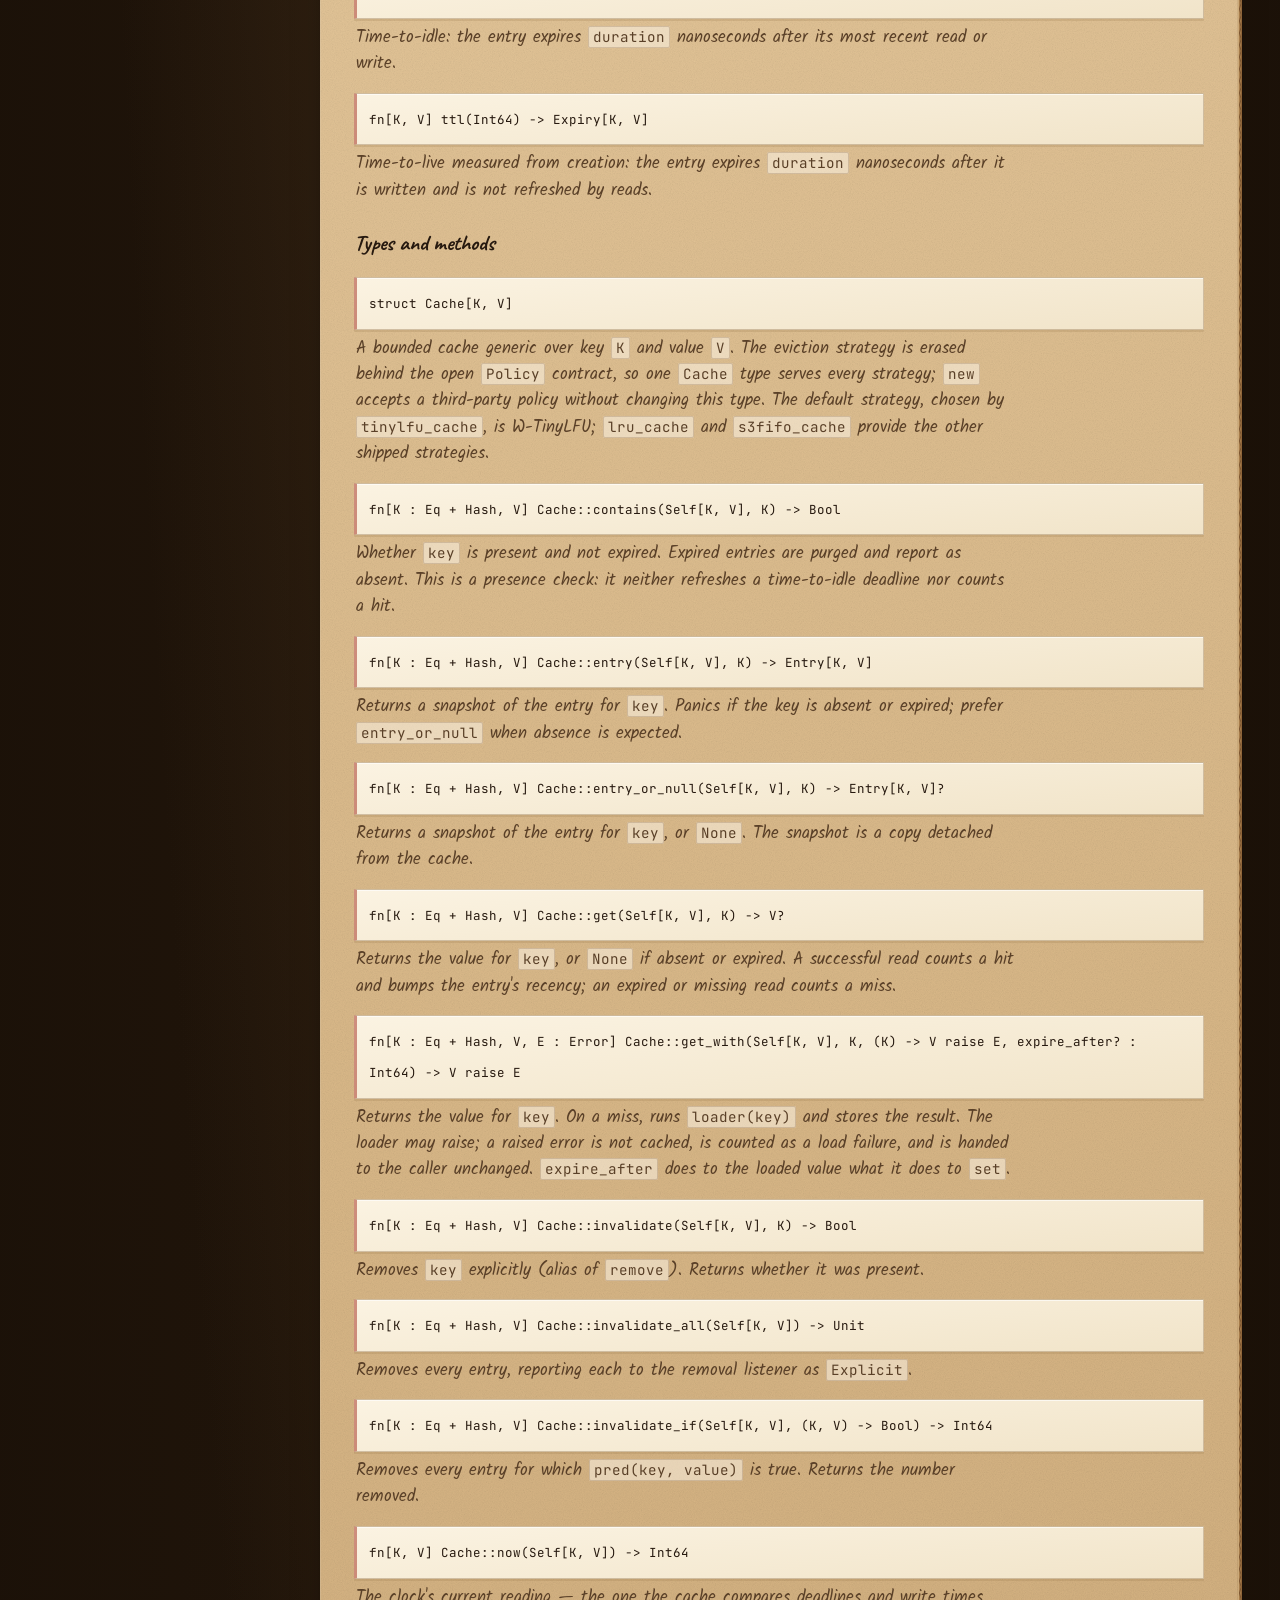
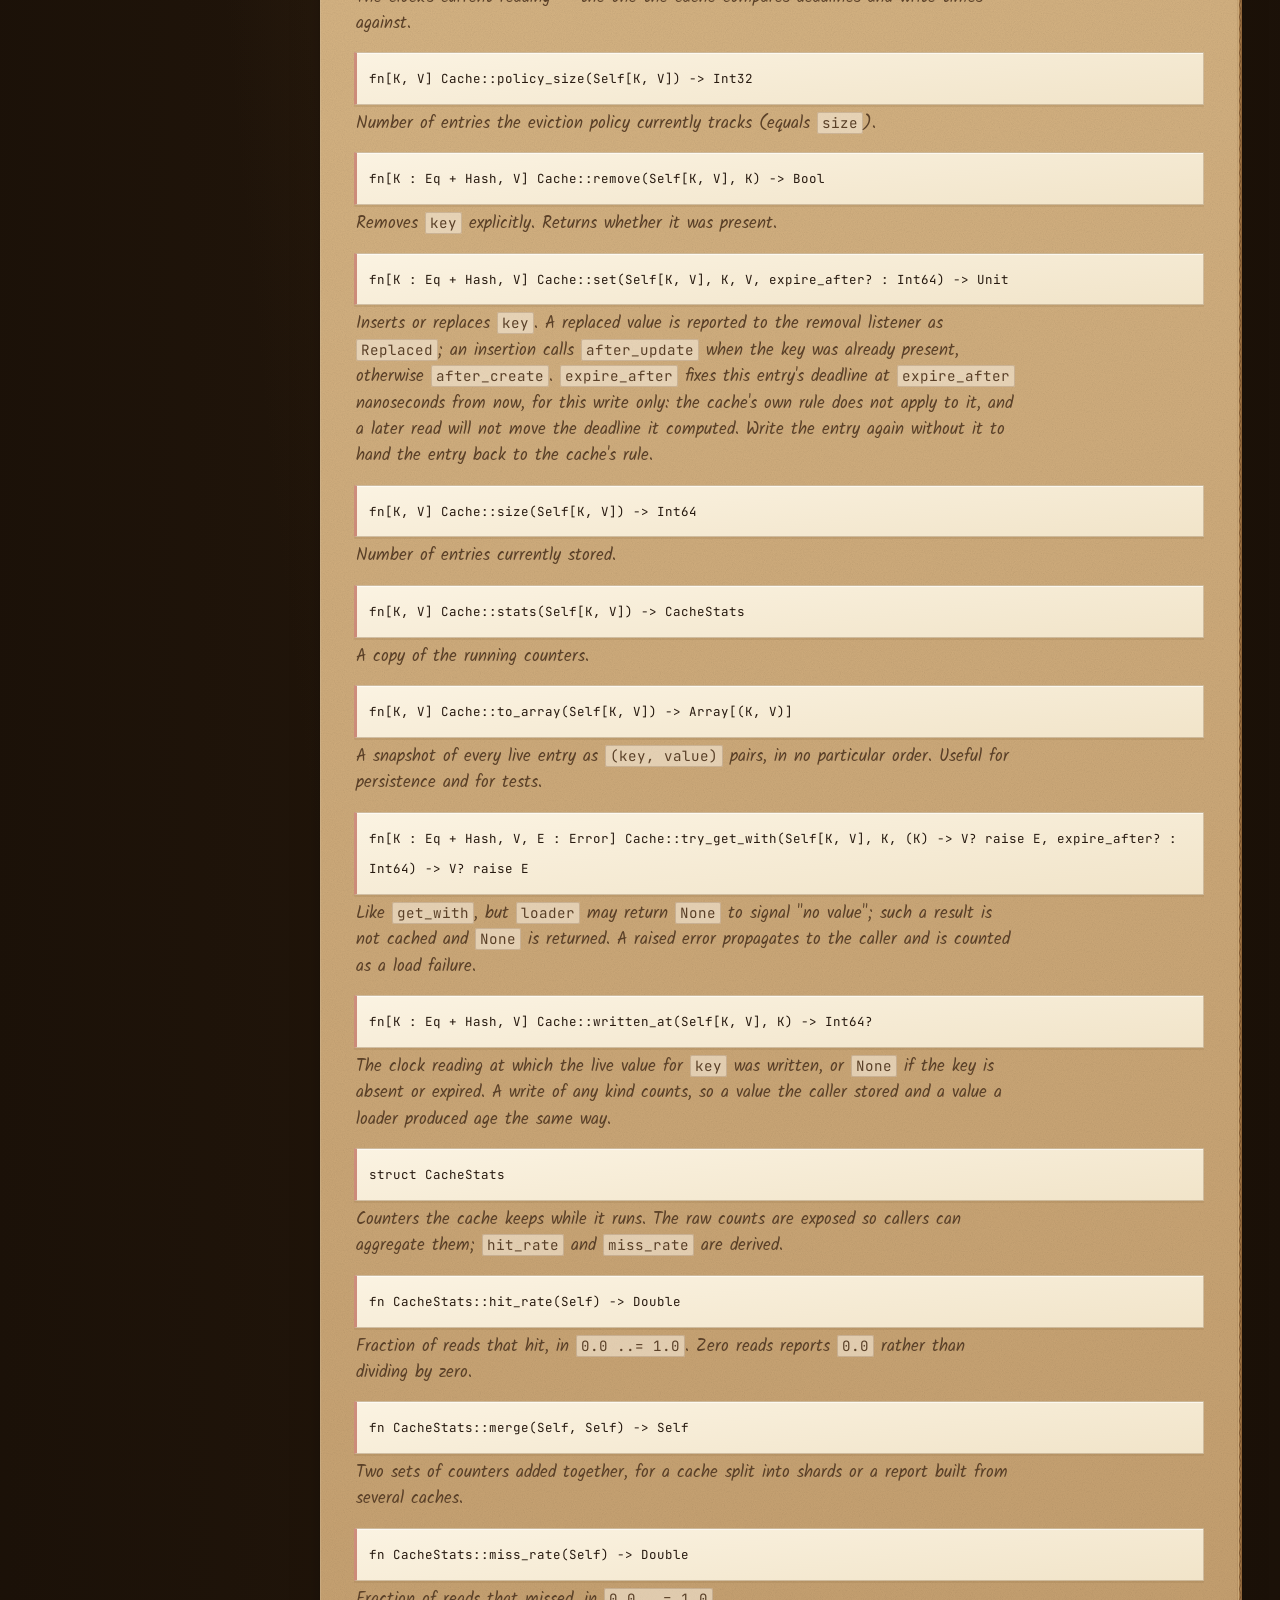
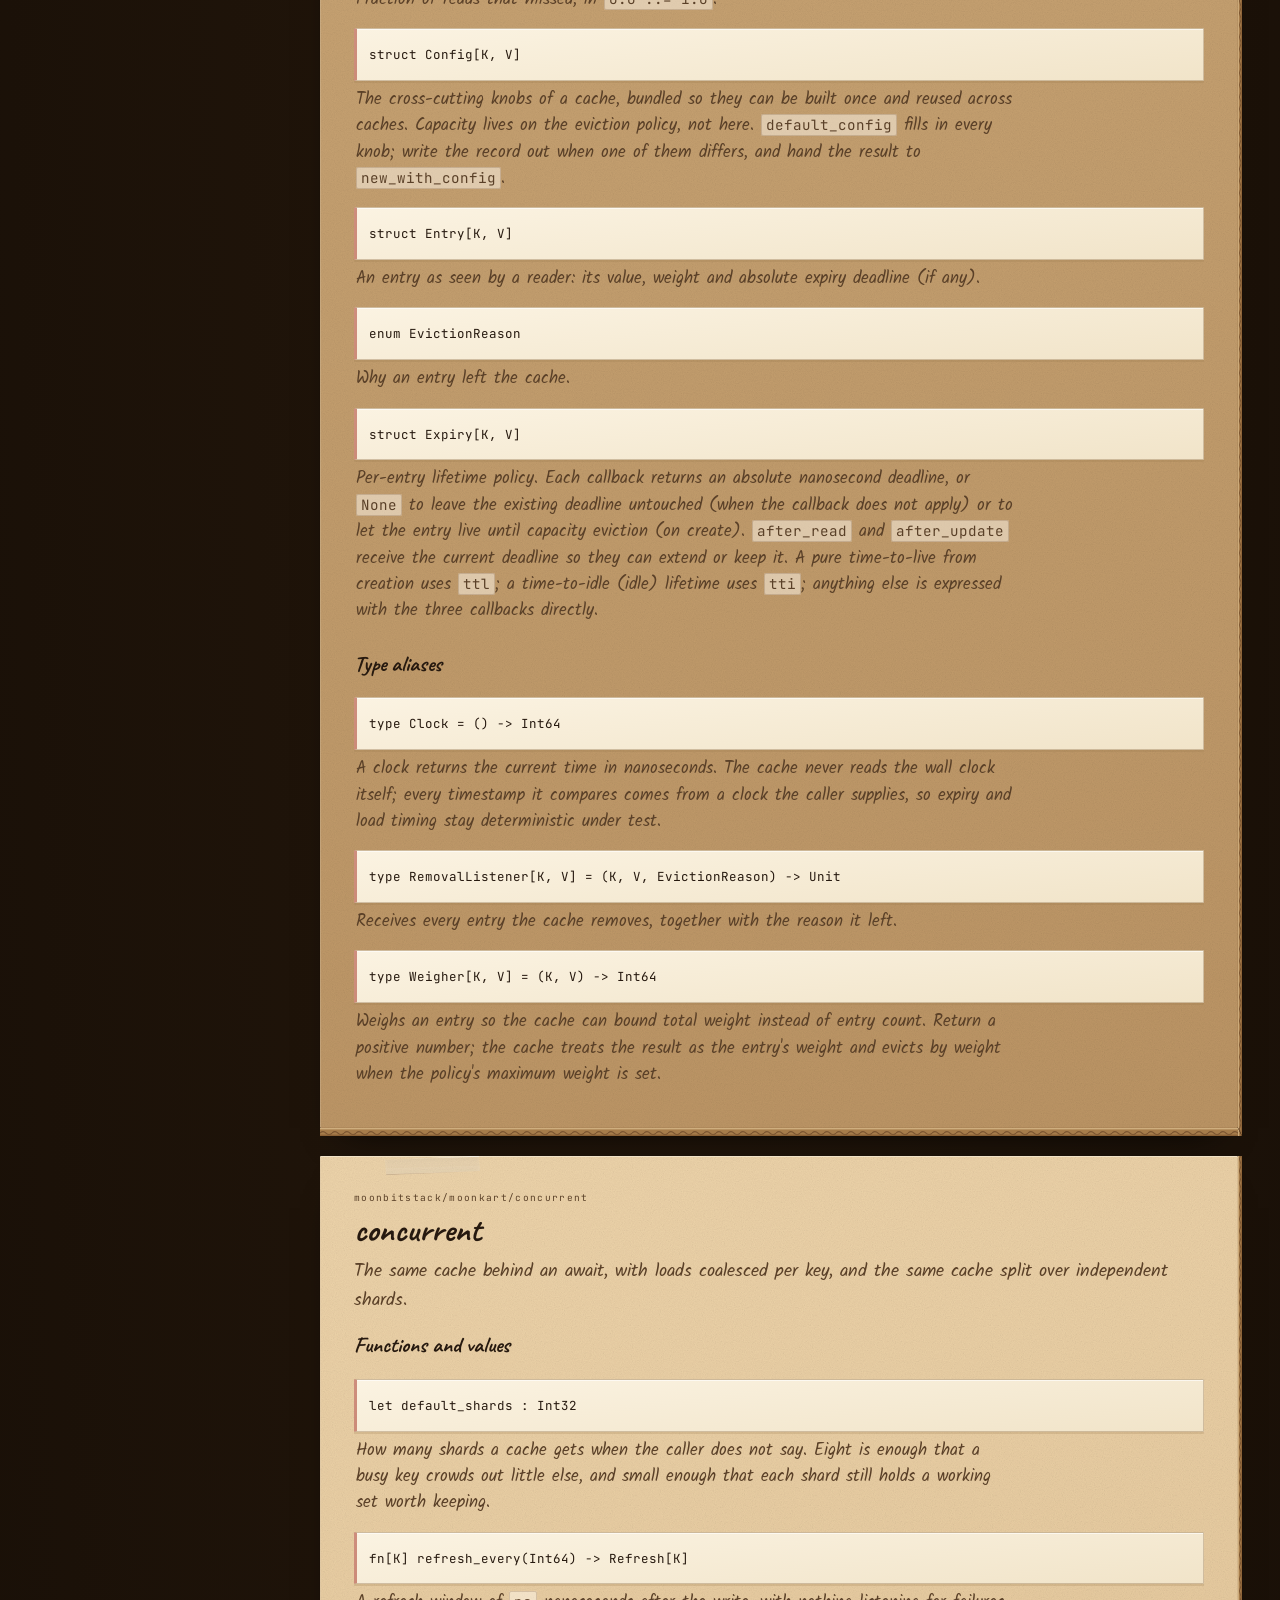
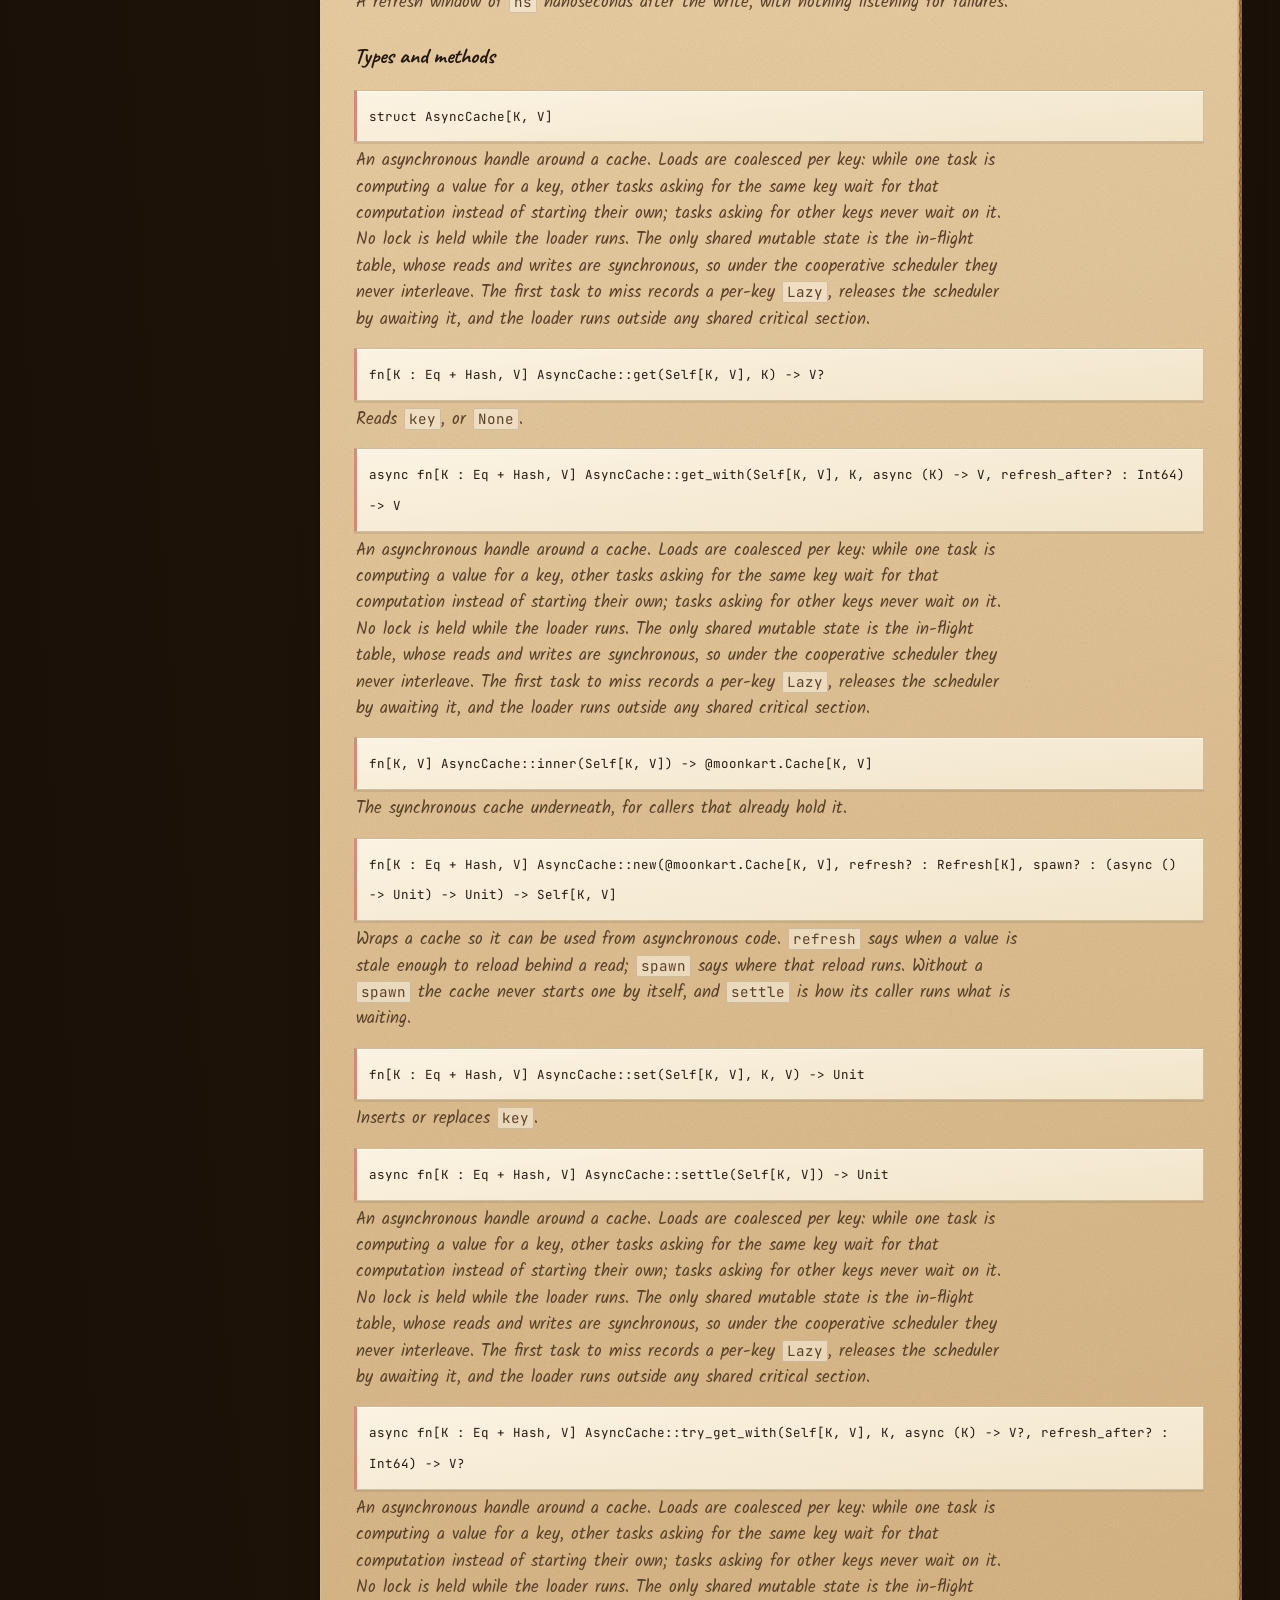
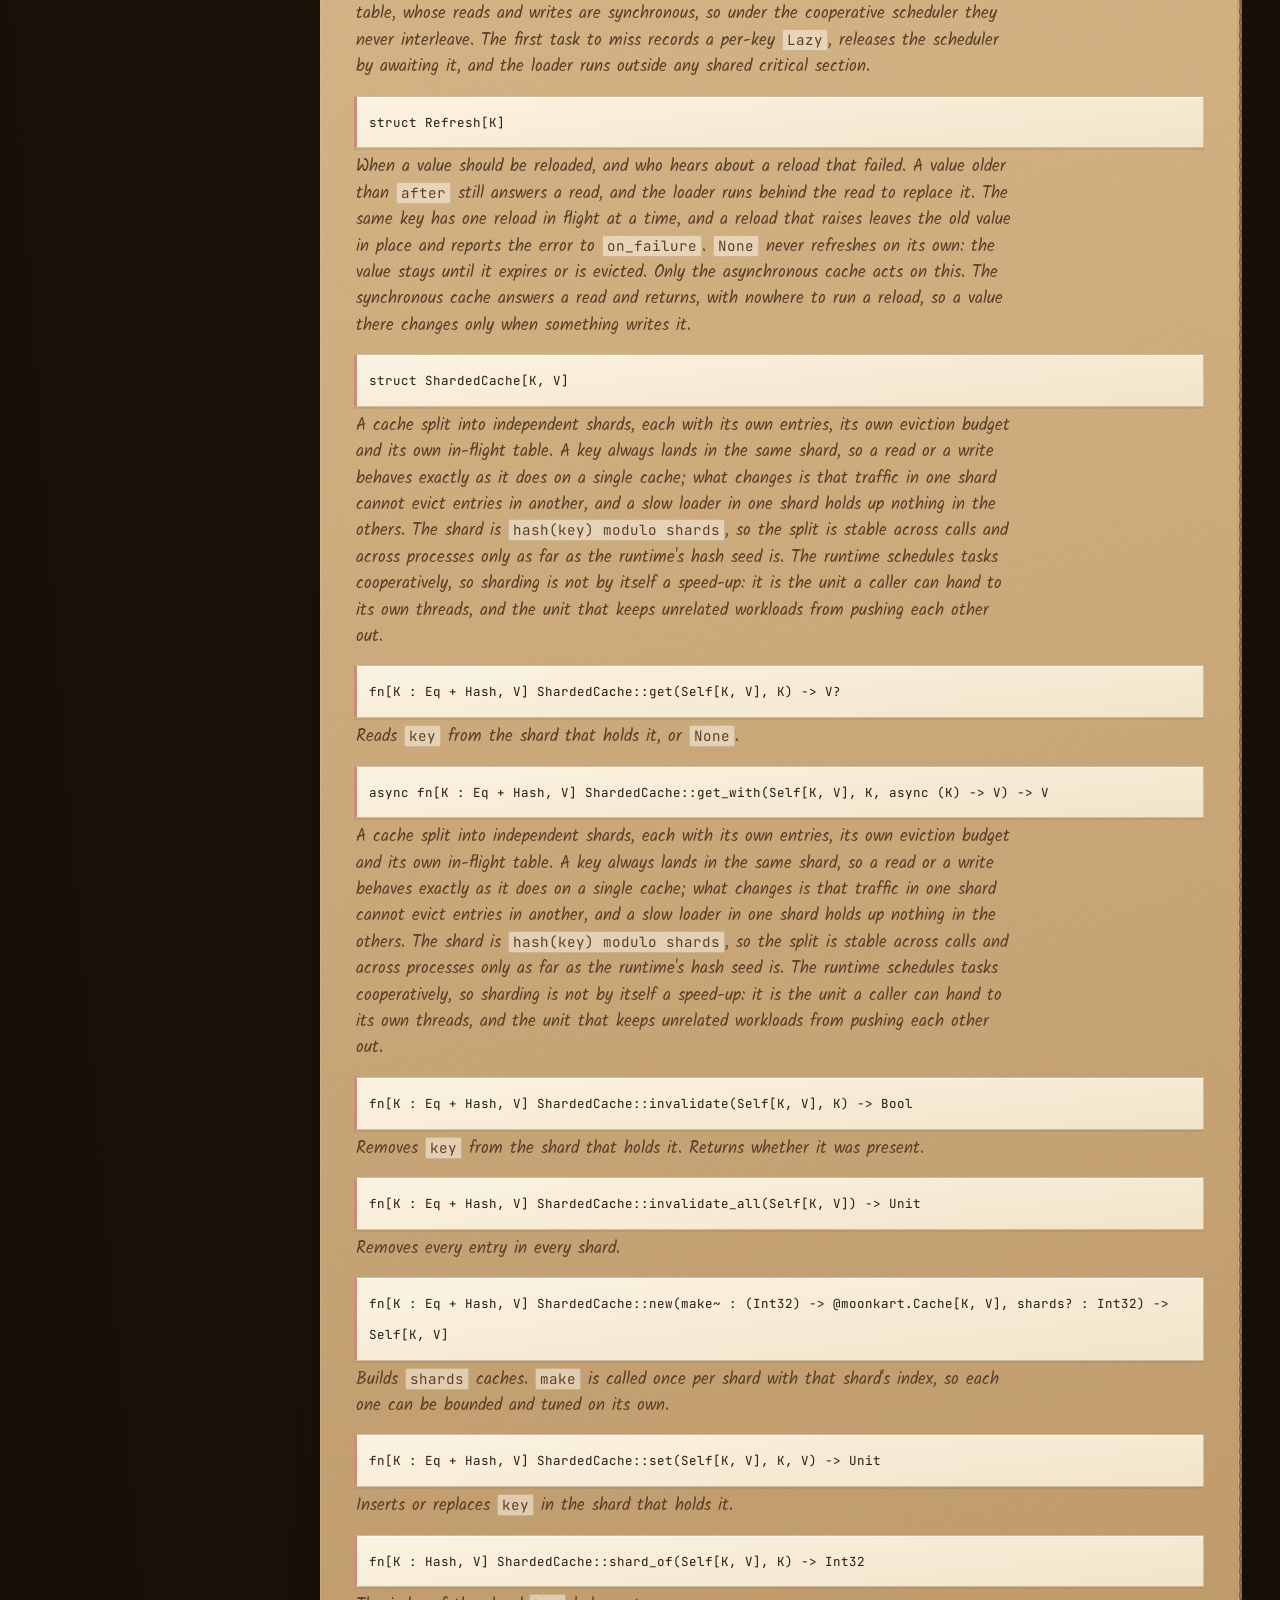
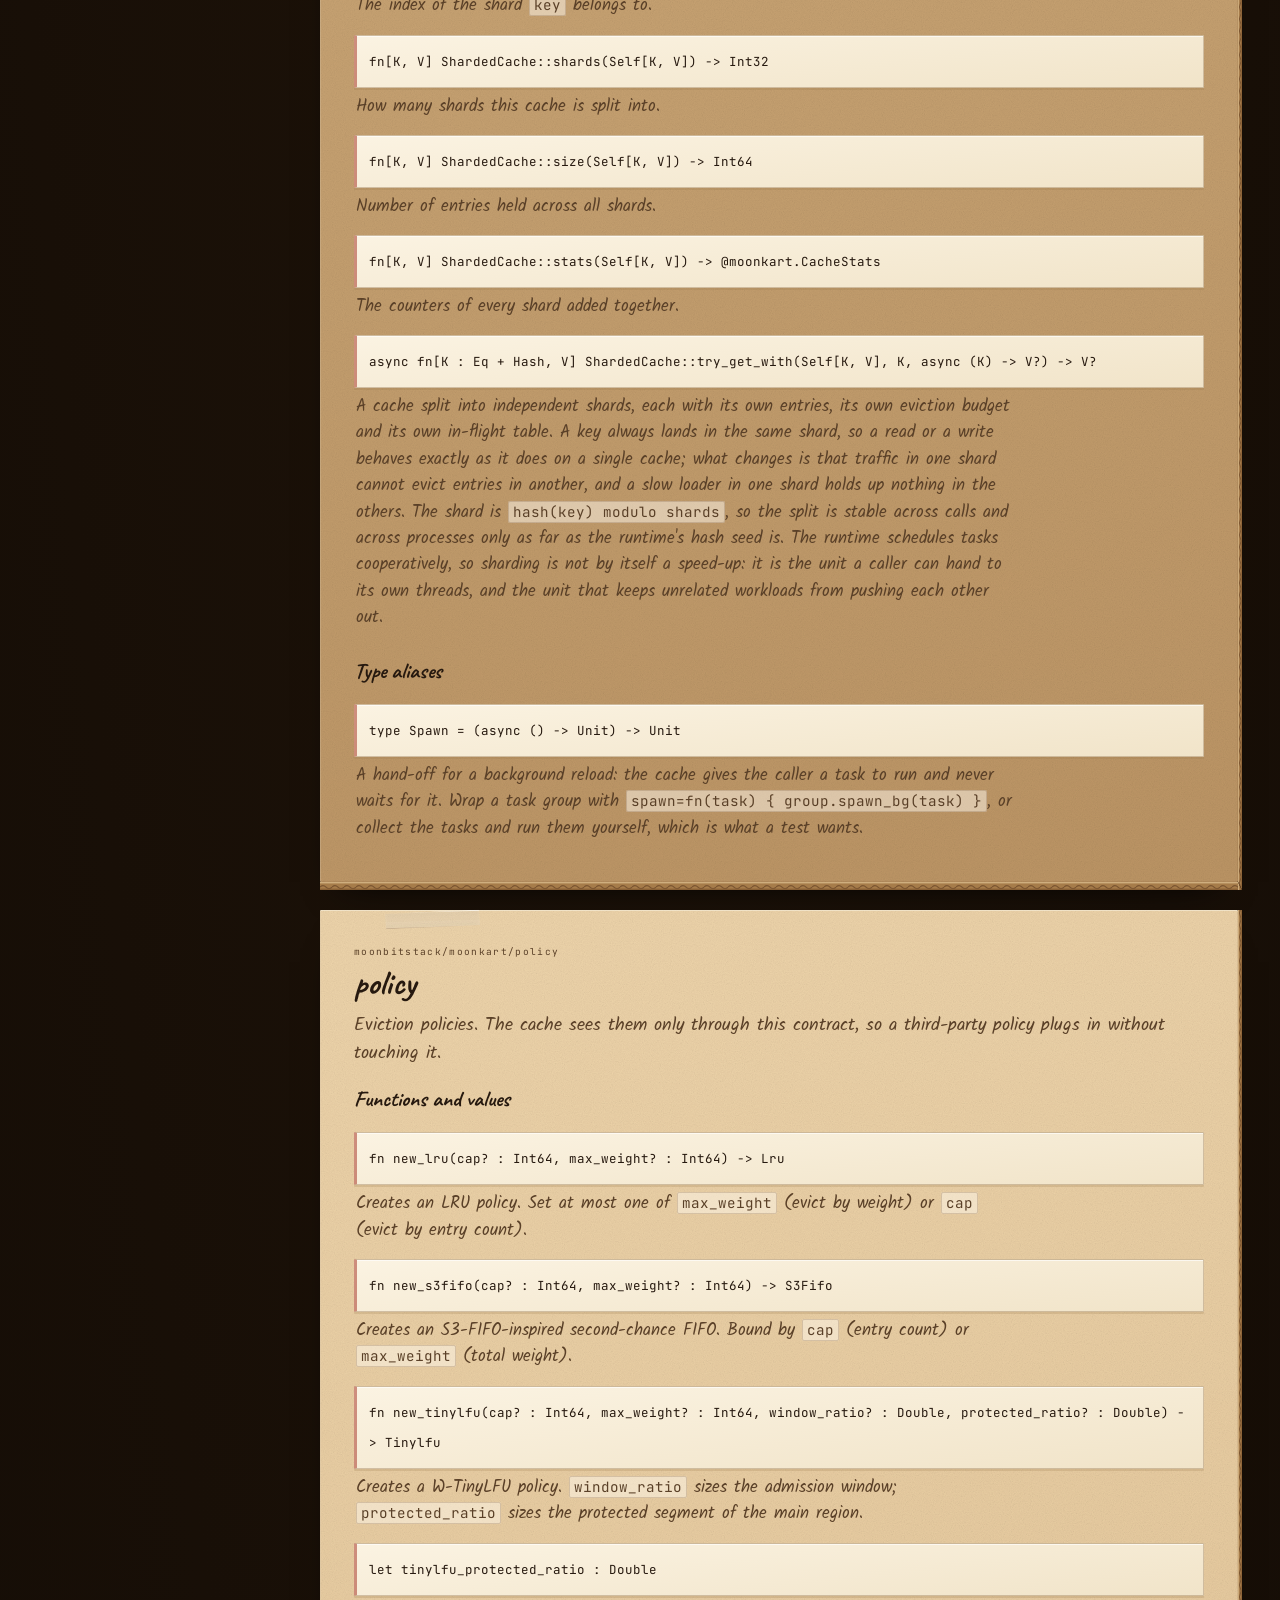
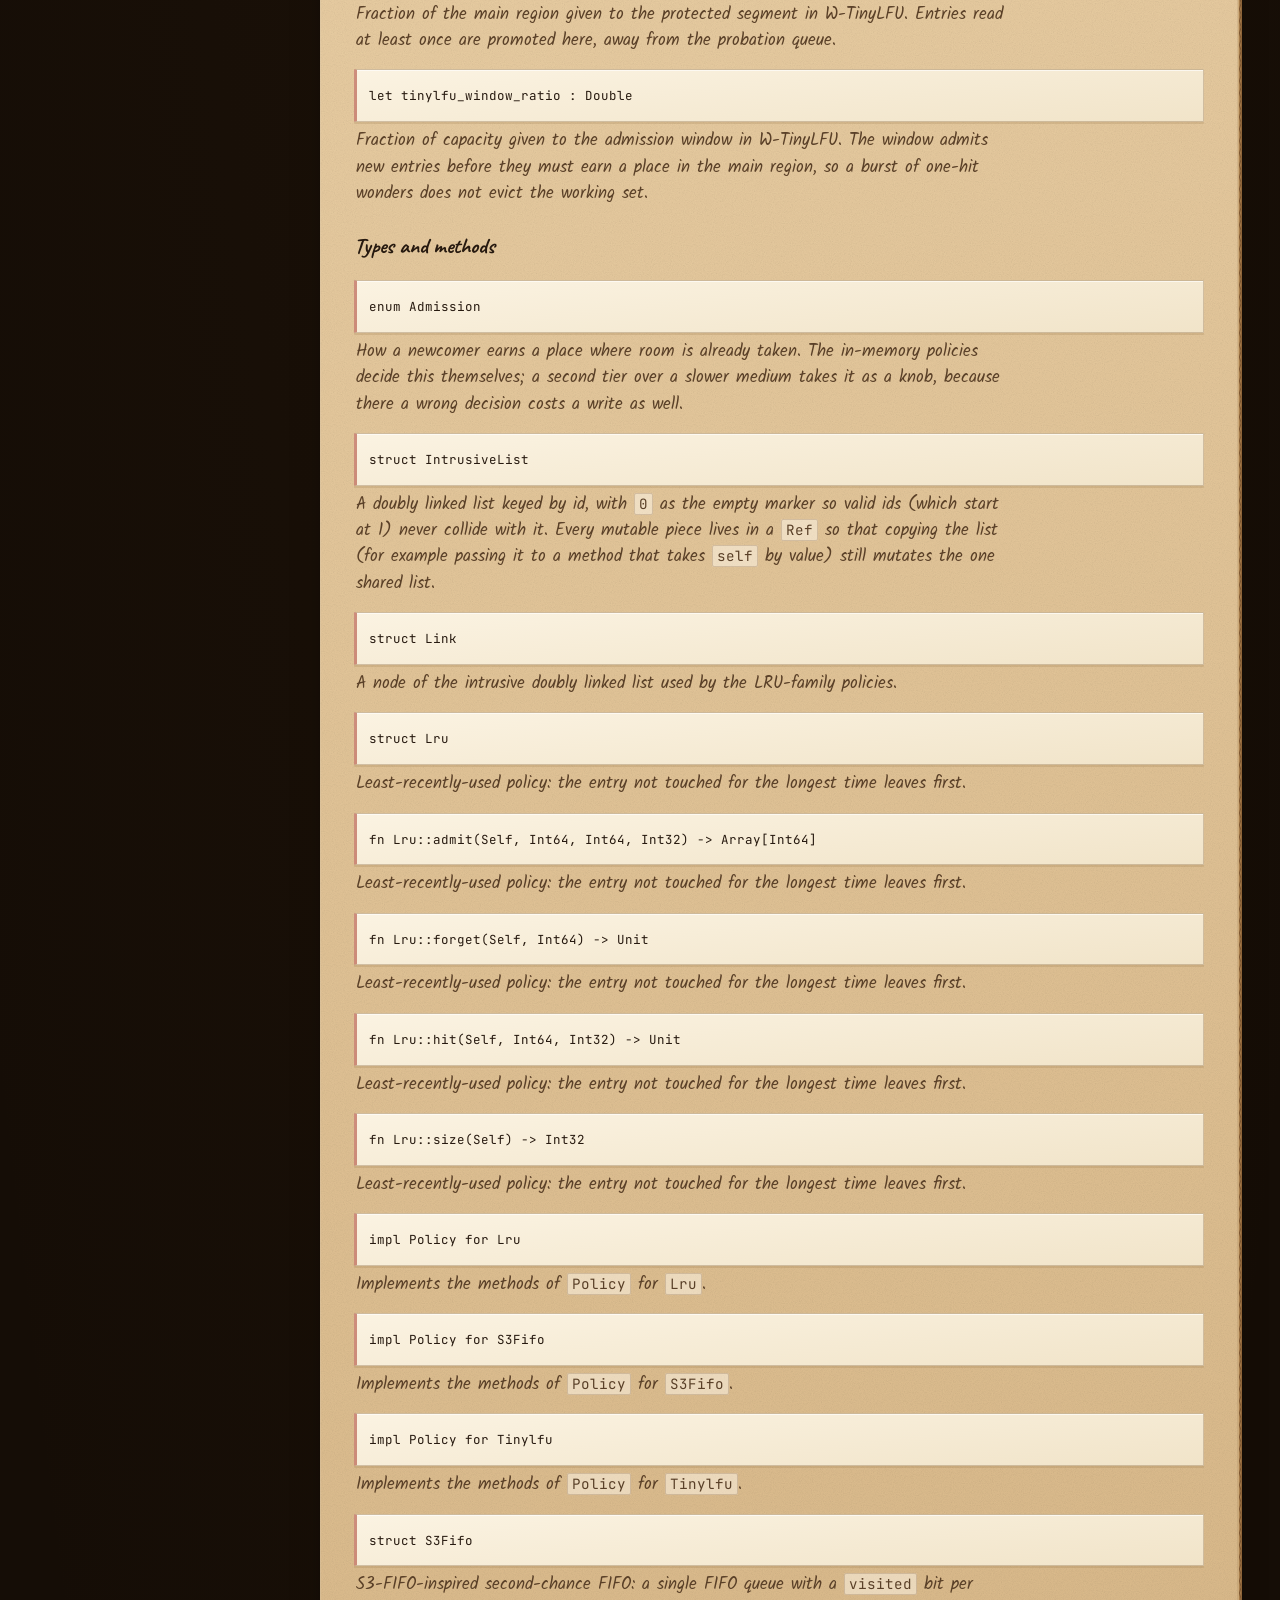
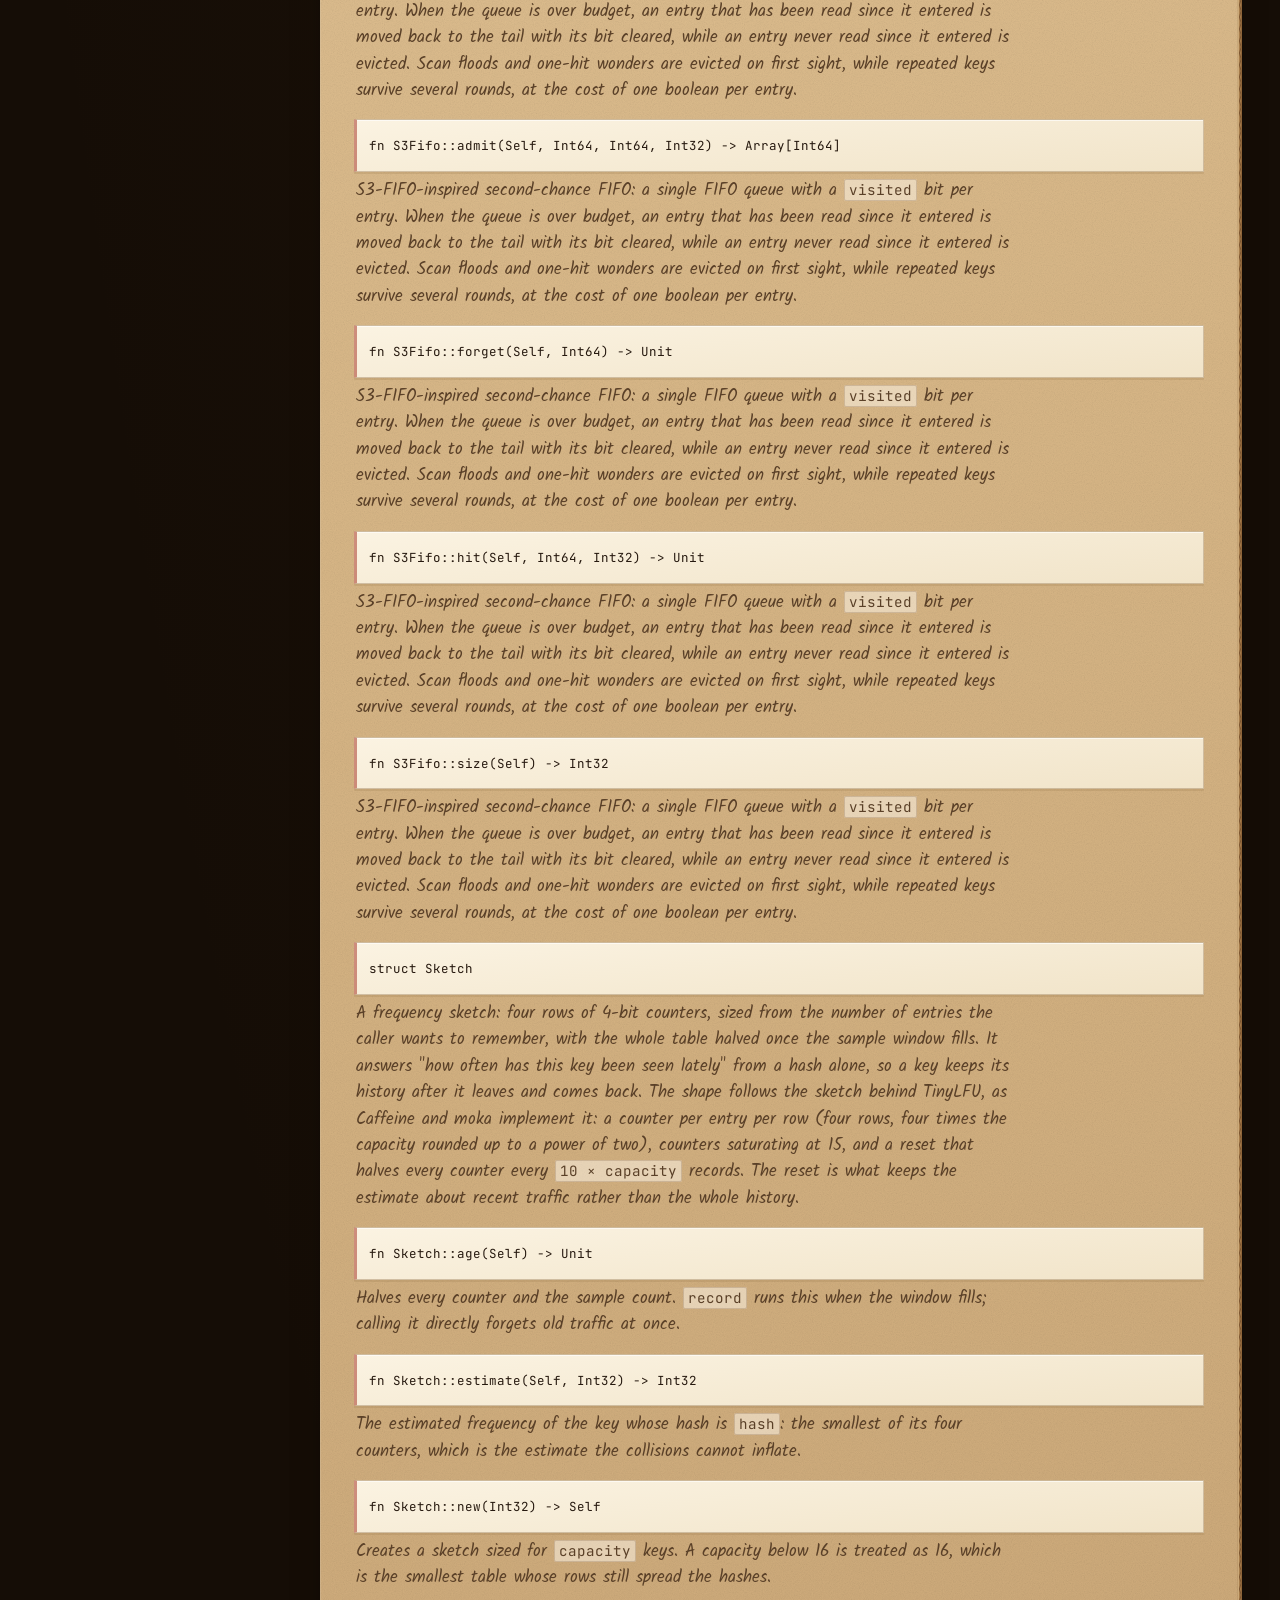
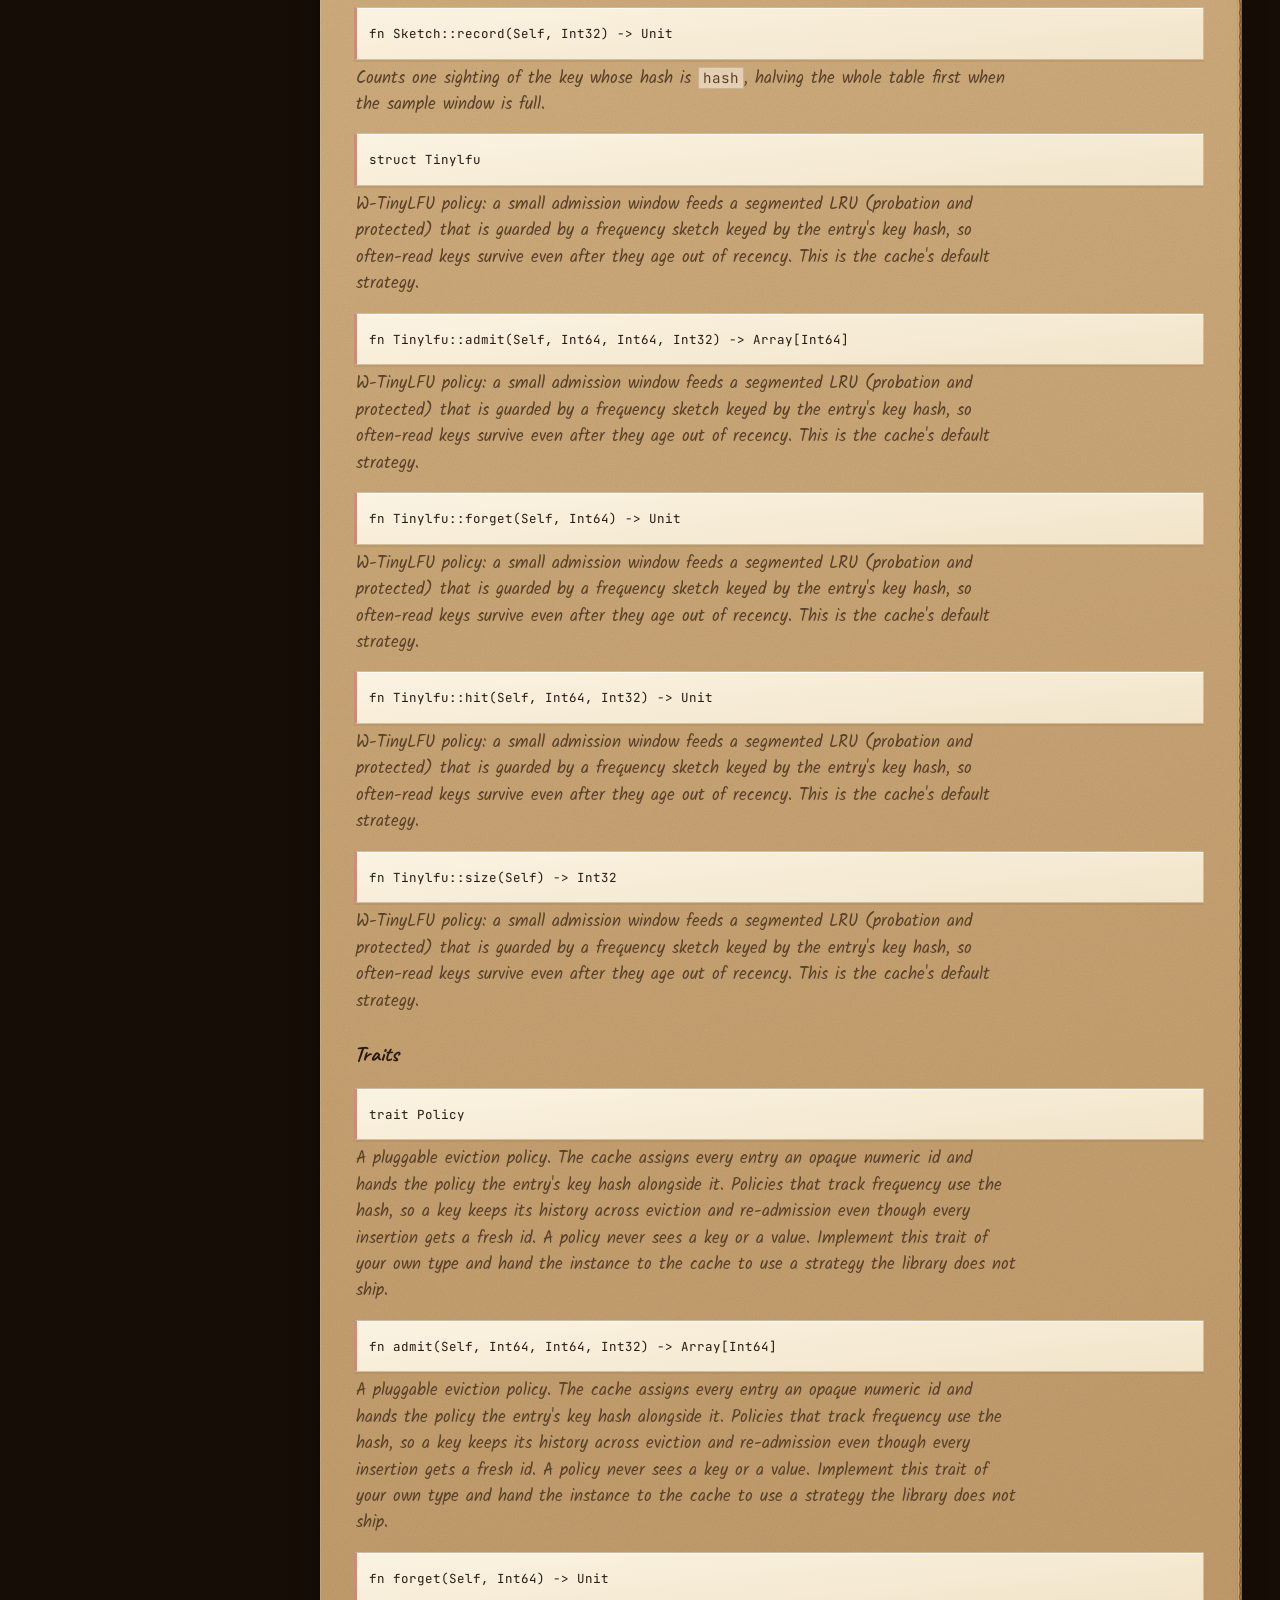
==== commit da58e18a: "docs(moonkart): list every package's interface on the api page, disk included. `moon info` dumps a p" ====
--- a/docs/api.html
+++ b/docs/api.html
@@ -44,6 +44,8 @@
       <li><a href="#concurrent">concurrent</a></li>
       <li><a href="#policy">policy</a></li>
       <li><a href="#disk">disk</a></li>
+      <li><a href="#storage">storage</a></li>
+      <li><a href="#tier">tier</a></li>
   </ol>
 </aside>
 
@@ -56,13 +58,13 @@
 <dt><code>fn[K, V] default_config() -&gt; Config[K, V]</code></dt>
 <dd>A config with every knob at its default: no weigher (each entry weighs one), the system clock, no expiry, no listener.</dd>
 <dt><code>fn[K, V] infallible_loader((K) -&gt; V) -&gt; (K) -&gt; V raise</code></dt>
-<dd>Adapts an infallible loader to the raising loader type <code><code>get_with</code></code> and <code><code>try_get_with</code></code> accept. Use it when producing a value cannot fail, so the call site needs no error handling while still sharing one read path.</dd>
+<dd>Adapts an infallible loader to the raising loader type <code>get_with</code> and <code>try_get_with</code> accept. Use it when producing a value cannot fail, so the call site needs no error handling while still sharing one read path.</dd>
 <dt><code>fn[K : Eq + Hash, V] lru_cache(cap? : Int64, max_weight? : Int64, weigher? : (K, V) -&gt; Int64, clock? : () -&gt; Int64, expiry? : Expiry[K, V], removal_listener? : (K, V, EvictionReason) -&gt; Unit) -&gt; Cache[K, V]</code></dt>
 <dd>A cache that evicts least-recently-used entries.</dd>
 <dt><code>fn[K : Eq + Hash, V] new(&amp;@policy.Policy, weigher? : (K, V) -&gt; Int64, clock? : () -&gt; Int64, expiry? : Expiry[K, V], removal_listener? : (K, V, EvictionReason) -&gt; Unit) -&gt; Cache[K, V]</code></dt>
 <dd>Builds a cache from a policy and the individual knobs. Capacity belongs to the policy: pass <code>cap</code> or <code>max_weight</code> to the policy preset, not here.</dd>
 <dt><code>fn[K : Eq + Hash, V] new_with_config(&amp;@policy.Policy, Config[K, V]) -&gt; Cache[K, V]</code></dt>
-<dd>Builds a cache from a policy and a <code><code>Config</code></code> bundle.</dd>
+<dd>Builds a cache from a policy and a <code>Config</code> bundle.</dd>
 <dt><code>fn[K : Eq + Hash, V] s3fifo_cache(cap? : Int64, max_weight? : Int64, weigher? : (K, V) -&gt; Int64, clock? : () -&gt; Int64, expiry? : Expiry[K, V], removal_listener? : (K, V, EvictionReason) -&gt; Unit) -&gt; Cache[K, V]</code></dt>
 <dd>A cache using the S3-FIFO-inspired second-chance FIFO: entries that were read since they entered get another round before eviction, which resists scan and one-hit-wonder patterns.</dd>
 <dt><code>fn system_clock() -&gt; Int64</code></dt>
@@ -75,6 +77,8 @@
 <dd>Time-to-live measured from creation: the entry expires <code>duration</code> nanoseconds after it is written and is not refreshed by reads.</dd>
 </dl>
 <h3 class="api__h">Types and methods</h3><dl class="api">
+<dt><code>struct Cache[K, V]</code></dt>
+<dd>A bounded cache generic over key <code>K</code> and value <code>V</code>. The eviction strategy is erased behind the open <code>Policy</code> contract, so one <code>Cache</code> type serves every strategy; <code>new</code> accepts a third-party policy without changing this type. The default strategy, chosen by <code>tinylfu_cache</code>, is W-TinyLFU; <code>lru_cache</code> and <code>s3fifo_cache</code> provide the other shipped strategies.</dd>
 <dt><code>fn[K : Eq + Hash, V] Cache::contains(Self[K, V], K) -&gt; Bool</code></dt>
 <dd>Whether <code>key</code> is present and not expired. Expired entries are purged and report as absent. This is a presence check: it neither refreshes a time-to-idle deadline nor counts a hit.</dd>
 <dt><code>fn[K : Eq + Hash, V] Cache::entry(Self[K, V], K) -&gt; Entry[K, V]</code></dt>
@@ -84,13 +88,15 @@
 <dt><code>fn[K : Eq + Hash, V] Cache::get(Self[K, V], K) -&gt; V?</code></dt>
 <dd>Returns the value for <code>key</code>, or <code>None</code> if absent or expired. A successful read counts a hit and bumps the entry&#x27;s recency; an expired or missing read counts a miss.</dd>
 <dt><code>fn[K : Eq + Hash, V, E : Error] Cache::get_with(Self[K, V], K, (K) -&gt; V raise E, expire_after? : Int64) -&gt; V raise E</code></dt>
-<dd>Returns the value for <code>key</code>. On a miss, runs <code>loader(key)</code> and stores the result. The loader may raise; a raised error is not cached, is counted as a load failure, and is handed to the caller unchanged. <code>expire_after</code> does to the loaded value what it does to <code><code>set</code></code>.</dd>
+<dd>Returns the value for <code>key</code>. On a miss, runs <code>loader(key)</code> and stores the result. The loader may raise; a raised error is not cached, is counted as a load failure, and is handed to the caller unchanged. <code>expire_after</code> does to the loaded value what it does to <code>set</code>.</dd>
 <dt><code>fn[K : Eq + Hash, V] Cache::invalidate(Self[K, V], K) -&gt; Bool</code></dt>
 <dd>Removes <code>key</code> explicitly (alias of <code>remove</code>). Returns whether it was present.</dd>
 <dt><code>fn[K : Eq + Hash, V] Cache::invalidate_all(Self[K, V]) -&gt; Unit</code></dt>
 <dd>Removes every entry, reporting each to the removal listener as <code>Explicit</code>.</dd>
 <dt><code>fn[K : Eq + Hash, V] Cache::invalidate_if(Self[K, V], (K, V) -&gt; Bool) -&gt; Int64</code></dt>
 <dd>Removes every entry for which <code>pred(key, value)</code> is true. Returns the number removed.</dd>
+<dt><code>fn[K, V] Cache::now(Self[K, V]) -&gt; Int64</code></dt>
+<dd>The clock&#x27;s current reading — the one the cache compares deadlines and write times against.</dd>
 <dt><code>fn[K, V] Cache::policy_size(Self[K, V]) -&gt; Int32</code></dt>
 <dd>Number of entries the eviction policy currently tracks (equals <code>size</code>).</dd>
 <dt><code>fn[K : Eq + Hash, V] Cache::remove(Self[K, V], K) -&gt; Bool</code></dt>
@@ -105,12 +111,32 @@
 <dd>A snapshot of every live entry as <code>(key, value)</code> pairs, in no particular order. Useful for persistence and for tests.</dd>
 <dt><code>fn[K : Eq + Hash, V, E : Error] Cache::try_get_with(Self[K, V], K, (K) -&gt; V? raise E, expire_after? : Int64) -&gt; V? raise E</code></dt>
 <dd>Like <code>get_with</code>, but <code>loader</code> may return <code>None</code> to signal &quot;no value&quot;; such a result is not cached and <code>None</code> is returned. A raised error propagates to the caller and is counted as a load failure.</dd>
+<dt><code>fn[K : Eq + Hash, V] Cache::written_at(Self[K, V], K) -&gt; Int64?</code></dt>
+<dd>The clock reading at which the live value for <code>key</code> was written, or <code>None</code> if the key is absent or expired. A write of any kind counts, so a value the caller stored and a value a loader produced age the same way.</dd>
+<dt><code>struct CacheStats</code></dt>
+<dd>Counters the cache keeps while it runs. The raw counts are exposed so callers can aggregate them; <code>hit_rate</code> and <code>miss_rate</code> are derived.</dd>
 <dt><code>fn CacheStats::hit_rate(Self) -&gt; Double</code></dt>
 <dd>Fraction of reads that hit, in <code>0.0 ..= 1.0</code>. Zero reads reports <code>0.0</code> rather than dividing by zero.</dd>
 <dt><code>fn CacheStats::merge(Self, Self) -&gt; Self</code></dt>
 <dd>Two sets of counters added together, for a cache split into shards or a report built from several caches.</dd>
 <dt><code>fn CacheStats::miss_rate(Self) -&gt; Double</code></dt>
 <dd>Fraction of reads that missed, in <code>0.0 ..= 1.0</code>.</dd>
+<dt><code>struct Config[K, V]</code></dt>
+<dd>The cross-cutting knobs of a cache, bundled so they can be built once and reused across caches. Capacity lives on the eviction policy, not here. <code>default_config</code> fills in every knob; write the record out when one of them differs, and hand the result to <code>new_with_config</code>.</dd>
+<dt><code>struct Entry[K, V]</code></dt>
+<dd>An entry as seen by a reader: its value, weight and absolute expiry deadline (if any).</dd>
+<dt><code>enum EvictionReason</code></dt>
+<dd>Why an entry left the cache.</dd>
+<dt><code>struct Expiry[K, V]</code></dt>
+<dd>Per-entry lifetime policy. Each callback returns an absolute nanosecond deadline, or <code>None</code> to leave the existing deadline untouched (when the callback does not apply) or to let the entry live until capacity eviction (on create). <code>after_read</code> and <code>after_update</code> receive the current deadline so they can extend or keep it. A pure time-to-live from creation uses <code>ttl</code>; a time-to-idle (idle) lifetime uses <code>tti</code>; anything else is expressed with the three callbacks directly.</dd>
+</dl>
+<h3 class="api__h">Type aliases</h3><dl class="api">
+<dt><code>type Clock = () -&gt; Int64</code></dt>
+<dd>A clock returns the current time in nanoseconds. The cache never reads the wall clock itself; every timestamp it compares comes from a clock the caller supplies, so expiry and load timing stay deterministic under test.</dd>
+<dt><code>type RemovalListener[K, V] = (K, V, EvictionReason) -&gt; Unit</code></dt>
+<dd>Receives every entry the cache removes, together with the reason it left.</dd>
+<dt><code>type Weigher[K, V] = (K, V) -&gt; Int64</code></dt>
+<dd>Weighs an entry so the cache can bound total weight instead of entry count. Return a positive number; the cache treats the result as the entry&#x27;s weight and evicts by weight when the policy&#x27;s maximum weight is set.</dd>
 </dl>
 </section>
 <section class="chapter chapter--long panel" id="concurrent">
@@ -120,18 +146,34 @@
 <h3 class="api__h">Functions and values</h3><dl class="api">
 <dt><code>let default_shards : Int32</code></dt>
 <dd>How many shards a cache gets when the caller does not say. Eight is enough that a busy key crowds out little else, and small enough that each shard still holds a working set worth keeping.</dd>
-</dl>
-<h3 class="api__h">Types and methods</h3><dl class="api">
+<dt><code>fn[K] refresh_every(Int64) -&gt; Refresh[K]</code></dt>
+<dd>A refresh window of <code>ns</code> nanoseconds after the write, with nothing listening for failures.</dd>
+</dl>
+<h3 class="api__h">Types and methods</h3><dl class="api">
+<dt><code>struct AsyncCache[K, V]</code></dt>
+<dd>An asynchronous handle around a cache. Loads are coalesced per key: while one task is computing a value for a key, other tasks asking for the same key wait for that computation instead of starting their own; tasks asking for other keys never wait on it. No lock is held while the loader runs. The only shared mutable state is the in-flight table, whose reads and writes are synchronous, so under the cooperative scheduler they never interleave. The first task to miss records a per-key <code>Lazy</code>, releases the scheduler by awaiting it, and the loader runs outside any shared critical section.</dd>
 <dt><code>fn[K : Eq + Hash, V] AsyncCache::get(Self[K, V], K) -&gt; V?</code></dt>
 <dd>Reads <code>key</code>, or <code>None</code>.</dd>
+<dt><code>async fn[K : Eq + Hash, V] AsyncCache::get_with(Self[K, V], K, async (K) -&gt; V, refresh_after? : Int64) -&gt; V</code></dt>
+<dd>An asynchronous handle around a cache. Loads are coalesced per key: while one task is computing a value for a key, other tasks asking for the same key wait for that computation instead of starting their own; tasks asking for other keys never wait on it. No lock is held while the loader runs. The only shared mutable state is the in-flight table, whose reads and writes are synchronous, so under the cooperative scheduler they never interleave. The first task to miss records a per-key <code>Lazy</code>, releases the scheduler by awaiting it, and the loader runs outside any shared critical section.</dd>
 <dt><code>fn[K, V] AsyncCache::inner(Self[K, V]) -&gt; @moonkart.Cache[K, V]</code></dt>
 <dd>The synchronous cache underneath, for callers that already hold it.</dd>
-<dt><code>fn[K : Eq + Hash, V] AsyncCache::new(@moonkart.Cache[K, V]) -&gt; Self[K, V]</code></dt>
-<dd>Wraps a cache so it can be used from asynchronous code.</dd>
+<dt><code>fn[K : Eq + Hash, V] AsyncCache::new(@moonkart.Cache[K, V], refresh? : Refresh[K], spawn? : (async () -&gt; Unit) -&gt; Unit) -&gt; Self[K, V]</code></dt>
+<dd>Wraps a cache so it can be used from asynchronous code. <code>refresh</code> says when a value is stale enough to reload behind a read; <code>spawn</code> says where that reload runs. Without a <code>spawn</code> the cache never starts one by itself, and <code>settle</code> is how its caller runs what is waiting.</dd>
 <dt><code>fn[K : Eq + Hash, V] AsyncCache::set(Self[K, V], K, V) -&gt; Unit</code></dt>
 <dd>Inserts or replaces <code>key</code>.</dd>
+<dt><code>async fn[K : Eq + Hash, V] AsyncCache::settle(Self[K, V]) -&gt; Unit</code></dt>
+<dd>An asynchronous handle around a cache. Loads are coalesced per key: while one task is computing a value for a key, other tasks asking for the same key wait for that computation instead of starting their own; tasks asking for other keys never wait on it. No lock is held while the loader runs. The only shared mutable state is the in-flight table, whose reads and writes are synchronous, so under the cooperative scheduler they never interleave. The first task to miss records a per-key <code>Lazy</code>, releases the scheduler by awaiting it, and the loader runs outside any shared critical section.</dd>
+<dt><code>async fn[K : Eq + Hash, V] AsyncCache::try_get_with(Self[K, V], K, async (K) -&gt; V?, refresh_after? : Int64) -&gt; V?</code></dt>
+<dd>An asynchronous handle around a cache. Loads are coalesced per key: while one task is computing a value for a key, other tasks asking for the same key wait for that computation instead of starting their own; tasks asking for other keys never wait on it. No lock is held while the loader runs. The only shared mutable state is the in-flight table, whose reads and writes are synchronous, so under the cooperative scheduler they never interleave. The first task to miss records a per-key <code>Lazy</code>, releases the scheduler by awaiting it, and the loader runs outside any shared critical section.</dd>
+<dt><code>struct Refresh[K]</code></dt>
+<dd>When a value should be reloaded, and who hears about a reload that failed. A value older than <code>after</code> still answers a read, and the loader runs behind the read to replace it. The same key has one reload in flight at a time, and a reload that raises leaves the old value in place and reports the error to <code>on_failure</code>. <code>None</code> never refreshes on its own: the value stays until it expires or is evicted. Only the asynchronous cache acts on this. The synchronous cache answers a read and returns, with nowhere to run a reload, so a value there changes only when something writes it.</dd>
+<dt><code>struct ShardedCache[K, V]</code></dt>
+<dd>A cache split into independent shards, each with its own entries, its own eviction budget and its own in-flight table. A key always lands in the same shard, so a read or a write behaves exactly as it does on a single cache; what changes is that traffic in one shard cannot evict entries in another, and a slow loader in one shard holds up nothing in the others. The shard is <code>hash(key) modulo shards</code>, so the split is stable across calls and across processes only as far as the runtime&#x27;s hash seed is. The runtime schedules tasks cooperatively, so sharding is not by itself a speed-up: it is the unit a caller can hand to its own threads, and the unit that keeps unrelated workloads from pushing each other out.</dd>
 <dt><code>fn[K : Eq + Hash, V] ShardedCache::get(Self[K, V], K) -&gt; V?</code></dt>
 <dd>Reads <code>key</code> from the shard that holds it, or <code>None</code>.</dd>
+<dt><code>async fn[K : Eq + Hash, V] ShardedCache::get_with(Self[K, V], K, async (K) -&gt; V) -&gt; V</code></dt>
+<dd>A cache split into independent shards, each with its own entries, its own eviction budget and its own in-flight table. A key always lands in the same shard, so a read or a write behaves exactly as it does on a single cache; what changes is that traffic in one shard cannot evict entries in another, and a slow loader in one shard holds up nothing in the others. The shard is <code>hash(key) modulo shards</code>, so the split is stable across calls and across processes only as far as the runtime&#x27;s hash seed is. The runtime schedules tasks cooperatively, so sharding is not by itself a speed-up: it is the unit a caller can hand to its own threads, and the unit that keeps unrelated workloads from pushing each other out.</dd>
 <dt><code>fn[K : Eq + Hash, V] ShardedCache::invalidate(Self[K, V], K) -&gt; Bool</code></dt>
 <dd>Removes <code>key</code> from the shard that holds it. Returns whether it was present.</dd>
 <dt><code>fn[K : Eq + Hash, V] ShardedCache::invalidate_all(Self[K, V]) -&gt; Unit</code></dt>
@@ -148,6 +190,12 @@
 <dd>Number of entries held across all shards.</dd>
 <dt><code>fn[K, V] ShardedCache::stats(Self[K, V]) -&gt; @moonkart.CacheStats</code></dt>
 <dd>The counters of every shard added together.</dd>
+<dt><code>async fn[K : Eq + Hash, V] ShardedCache::try_get_with(Self[K, V], K, async (K) -&gt; V?) -&gt; V?</code></dt>
+<dd>A cache split into independent shards, each with its own entries, its own eviction budget and its own in-flight table. A key always lands in the same shard, so a read or a write behaves exactly as it does on a single cache; what changes is that traffic in one shard cannot evict entries in another, and a slow loader in one shard holds up nothing in the others. The shard is <code>hash(key) modulo shards</code>, so the split is stable across calls and across processes only as far as the runtime&#x27;s hash seed is. The runtime schedules tasks cooperatively, so sharding is not by itself a speed-up: it is the unit a caller can hand to its own threads, and the unit that keeps unrelated workloads from pushing each other out.</dd>
+</dl>
+<h3 class="api__h">Type aliases</h3><dl class="api">
+<dt><code>type Spawn = (async () -&gt; Unit) -&gt; Unit</code></dt>
+<dd>A hand-off for a background reload: the cache gives the caller a task to run and never waits for it. Wrap a task group with <code>spawn=fn(task) { group.spawn_bg(task) }</code>, or collect the tasks and run them yourself, which is what a test wants.</dd>
 </dl>
 </section>
 <section class="chapter chapter--long panel" id="policy">
@@ -167,6 +215,14 @@
 <dd>Fraction of capacity given to the admission window in W-TinyLFU. The window admits new entries before they must earn a place in the main region, so a burst of one-hit wonders does not evict the working set.</dd>
 </dl>
 <h3 class="api__h">Types and methods</h3><dl class="api">
+<dt><code>enum Admission</code></dt>
+<dd>How a newcomer earns a place where room is already taken. The in-memory policies decide this themselves; a second tier over a slower medium takes it as a knob, because there a wrong decision costs a write as well.</dd>
+<dt><code>struct IntrusiveList</code></dt>
+<dd>A doubly linked list keyed by id, with <code>0</code> as the empty marker so valid ids (which start at 1) never collide with it. Every mutable piece lives in a <code>Ref</code> so that copying the list (for example passing it to a method that takes <code>self</code> by value) still mutates the one shared list.</dd>
+<dt><code>struct Link</code></dt>
+<dd>A node of the intrusive doubly linked list used by the LRU-family policies.</dd>
+<dt><code>struct Lru</code></dt>
+<dd>Least-recently-used policy: the entry not touched for the longest time leaves first.</dd>
 <dt><code>fn Lru::admit(Self, Int64, Int64, Int32) -&gt; Array[Int64]</code></dt>
 <dd>Least-recently-used policy: the entry not touched for the longest time leaves first.</dd>
 <dt><code>fn Lru::forget(Self, Int64) -&gt; Unit</code></dt>
@@ -175,6 +231,14 @@
 <dd>Least-recently-used policy: the entry not touched for the longest time leaves first.</dd>
 <dt><code>fn Lru::size(Self) -&gt; Int32</code></dt>
 <dd>Least-recently-used policy: the entry not touched for the longest time leaves first.</dd>
+<dt><code>impl Policy for Lru</code></dt>
+<dd>Implements the methods of <code>Policy</code> for <code>Lru</code>.</dd>
+<dt><code>impl Policy for S3Fifo</code></dt>
+<dd>Implements the methods of <code>Policy</code> for <code>S3Fifo</code>.</dd>
+<dt><code>impl Policy for Tinylfu</code></dt>
+<dd>Implements the methods of <code>Policy</code> for <code>Tinylfu</code>.</dd>
+<dt><code>struct S3Fifo</code></dt>
+<dd>S3-FIFO-inspired second-chance FIFO: a single FIFO queue with a <code>visited</code> bit per entry. When the queue is over budget, an entry that has been read since it entered is moved back to the tail with its bit cleared, while an entry never read since it entered is evicted. Scan floods and one-hit wonders are evicted on first sight, while repeated keys survive several rounds, at the cost of one boolean per entry.</dd>
 <dt><code>fn S3Fifo::admit(Self, Int64, Int64, Int32) -&gt; Array[Int64]</code></dt>
 <dd>S3-FIFO-inspired second-chance FIFO: a single FIFO queue with a <code>visited</code> bit per entry. When the queue is over budget, an entry that has been read since it entered is moved back to the tail with its bit cleared, while an entry never read since it entered is evicted. Scan floods and one-hit wonders are evicted on first sight, while repeated keys survive several rounds, at the cost of one boolean per entry.</dd>
 <dt><code>fn S3Fifo::forget(Self, Int64) -&gt; Unit</code></dt>
@@ -183,6 +247,18 @@
 <dd>S3-FIFO-inspired second-chance FIFO: a single FIFO queue with a <code>visited</code> bit per entry. When the queue is over budget, an entry that has been read since it entered is moved back to the tail with its bit cleared, while an entry never read since it entered is evicted. Scan floods and one-hit wonders are evicted on first sight, while repeated keys survive several rounds, at the cost of one boolean per entry.</dd>
 <dt><code>fn S3Fifo::size(Self) -&gt; Int32</code></dt>
 <dd>S3-FIFO-inspired second-chance FIFO: a single FIFO queue with a <code>visited</code> bit per entry. When the queue is over budget, an entry that has been read since it entered is moved back to the tail with its bit cleared, while an entry never read since it entered is evicted. Scan floods and one-hit wonders are evicted on first sight, while repeated keys survive several rounds, at the cost of one boolean per entry.</dd>
+<dt><code>struct Sketch</code></dt>
+<dd>A frequency sketch: four rows of 4-bit counters, sized from the number of entries the caller wants to remember, with the whole table halved once the sample window fills. It answers &quot;how often has this key been seen lately&quot; from a hash alone, so a key keeps its history after it leaves and comes back. The shape follows the sketch behind TinyLFU, as Caffeine and moka implement it: a counter per entry per row (four rows, four times the capacity rounded up to a power of two), counters saturating at 15, and a reset that halves every counter every <code>10 × capacity</code> records. The reset is what keeps the estimate about recent traffic rather than the whole history.</dd>
+<dt><code>fn Sketch::age(Self) -&gt; Unit</code></dt>
+<dd>Halves every counter and the sample count. <code>record</code> runs this when the window fills; calling it directly forgets old traffic at once.</dd>
+<dt><code>fn Sketch::estimate(Self, Int32) -&gt; Int32</code></dt>
+<dd>The estimated frequency of the key whose hash is <code>hash</code>: the smallest of its four counters, which is the estimate the collisions cannot inflate.</dd>
+<dt><code>fn Sketch::new(Int32) -&gt; Self</code></dt>
+<dd>Creates a sketch sized for <code>capacity</code> keys. A capacity below 16 is treated as 16, which is the smallest table whose rows still spread the hashes.</dd>
+<dt><code>fn Sketch::record(Self, Int32) -&gt; Unit</code></dt>
+<dd>Counts one sighting of the key whose hash is <code>hash</code>, halving the whole table first when the sample window is full.</dd>
+<dt><code>struct Tinylfu</code></dt>
+<dd>W-TinyLFU policy: a small admission window feeds a segmented LRU (probation and protected) that is guarded by a frequency sketch keyed by the entry&#x27;s key hash, so often-read keys survive even after they age out of recency. This is the cache&#x27;s default strategy.</dd>
 <dt><code>fn Tinylfu::admit(Self, Int64, Int64, Int32) -&gt; Array[Int64]</code></dt>
 <dd>W-TinyLFU policy: a small admission window feeds a segmented LRU (probation and protected) that is guarded by a frequency sketch keyed by the entry&#x27;s key hash, so often-read keys survive even after they age out of recency. This is the cache&#x27;s default strategy.</dd>
 <dt><code>fn Tinylfu::forget(Self, Int64) -&gt; Unit</code></dt>
@@ -192,12 +268,157 @@
 <dt><code>fn Tinylfu::size(Self) -&gt; Int32</code></dt>
 <dd>W-TinyLFU policy: a small admission window feeds a segmented LRU (probation and protected) that is guarded by a frequency sketch keyed by the entry&#x27;s key hash, so often-read keys survive even after they age out of recency. This is the cache&#x27;s default strategy.</dd>
 </dl>
+<h3 class="api__h">Traits</h3><dl class="api">
+<dt><code>trait Policy</code></dt>
+<dd>A pluggable eviction policy. The cache assigns every entry an opaque numeric id and hands the policy the entry&#x27;s key hash alongside it. Policies that track frequency use the hash, so a key keeps its history across eviction and re-admission even though every insertion gets a fresh id. A policy never sees a key or a value. Implement this trait of your own type and hand the instance to the cache to use a strategy the library does not ship.</dd>
+<dt><code>fn admit(Self, Int64, Int64, Int32) -&gt; Array[Int64]</code></dt>
+<dd>A pluggable eviction policy. The cache assigns every entry an opaque numeric id and hands the policy the entry&#x27;s key hash alongside it. Policies that track frequency use the hash, so a key keeps its history across eviction and re-admission even though every insertion gets a fresh id. A policy never sees a key or a value. Implement this trait of your own type and hand the instance to the cache to use a strategy the library does not ship.</dd>
+<dt><code>fn forget(Self, Int64) -&gt; Unit</code></dt>
+<dd>A pluggable eviction policy. The cache assigns every entry an opaque numeric id and hands the policy the entry&#x27;s key hash alongside it. Policies that track frequency use the hash, so a key keeps its history across eviction and re-admission even though every insertion gets a fresh id. A policy never sees a key or a value. Implement this trait of your own type and hand the instance to the cache to use a strategy the library does not ship.</dd>
+<dt><code>fn hit(Self, Int64, Int32) -&gt; Unit</code></dt>
+<dd>A pluggable eviction policy. The cache assigns every entry an opaque numeric id and hands the policy the entry&#x27;s key hash alongside it. Policies that track frequency use the hash, so a key keeps its history across eviction and re-admission even though every insertion gets a fresh id. A policy never sees a key or a value. Implement this trait of your own type and hand the instance to the cache to use a strategy the library does not ship.</dd>
+<dt><code>fn size(Self) -&gt; Int32</code></dt>
+<dd>A pluggable eviction policy. The cache assigns every entry an opaque numeric id and hands the policy the entry&#x27;s key hash alongside it. Policies that track frequency use the hash, so a key keeps its history across eviction and re-admission even though every insertion gets a fresh id. A policy never sees a key or a value. Implement this trait of your own type and hand the instance to the cache to use a strategy the library does not ship.</dd>
+</dl>
 </section>
 <section class="chapter chapter--long panel" id="disk">
 <span class="chapter__eyebrow">moonbitstack/moonkart/disk</span>
 <h2>disk</h2>
 <p>A memory cache and a bounded file behind it, for the native target.</p>
-<p>Native only, so the functions are not part of this generated reference. The readme's <i>Hybrid memory and disk</i> section is the reference for them.</p>
+<div class="note"><span>Native only: the filesystem in the standard library is asynchronous and native-only. <code>storage</code> offers the same contract on the js target.</span></div>
+<h3 class="api__h">Types and methods</h3><dl class="api">
+<dt><code>struct DiskCache[K, V]</code></dt>
+<dd>A cache backed by both memory and a file. The memory cache answers reads; the file holds a record for every write it keeps, so the cache survives a restart, and the file is itself bounded: <code>max_bytes</code> caps the live records, and when a write would spend the last of the budget the rule in <code>admission</code> decides whether the newcomer or a resident record leaves. Keys and values are encoded with codecs you supply, so the layer stays generic and imposes no wire format of its own. Records restored on open are replayed through <code>set</code>, so the memory cache&#x27;s current capacity and expiry policy apply to them; call <code>compact</code> periodically so the file does not grow without bound.</dd>
+<dt><code>fn[K, V] DiskCache::budget(Self[K, V]) -&gt; Int64</code></dt>
+<dd>The bytes the file&#x27;s live records take, against the budget it was opened with.</dd>
+<dt><code>fn[K, V] DiskCache::cache(Self[K, V]) -&gt; @moonkart.Cache[K, V]</code></dt>
+<dd>The in-memory cache underneath.</dd>
+<dt><code>async fn[K : Eq + Hash, V] DiskCache::compact(Self[K, V]) -&gt; Unit</code></dt>
+<dd>A cache backed by both memory and a file. The memory cache answers reads; the file holds a record for every write it keeps, so the cache survives a restart, and the file is itself bounded: <code>max_bytes</code> caps the live records, and when a write would spend the last of the budget the rule in <code>admission</code> decides whether the newcomer or a resident record leaves. Keys and values are encoded with codecs you supply, so the layer stays generic and imposes no wire format of its own. Records restored on open are replayed through <code>set</code>, so the memory cache&#x27;s current capacity and expiry policy apply to them; call <code>compact</code> periodically so the file does not grow without bound.</dd>
+<dt><code>fn[K : Eq + Hash, V] DiskCache::contains(Self[K, V], K) -&gt; Bool</code></dt>
+<dd>Whether <code>key</code> would be found: in memory, or in the file.</dd>
+<dt><code>async fn[K : Eq + Hash, V] DiskCache::get(Self[K, V], K) -&gt; V?</code></dt>
+<dd>A cache backed by both memory and a file. The memory cache answers reads; the file holds a record for every write it keeps, so the cache survives a restart, and the file is itself bounded: <code>max_bytes</code> caps the live records, and when a write would spend the last of the budget the rule in <code>admission</code> decides whether the newcomer or a resident record leaves. Keys and values are encoded with codecs you supply, so the layer stays generic and imposes no wire format of its own. Records restored on open are replayed through <code>set</code>, so the memory cache&#x27;s current capacity and expiry policy apply to them; call <code>compact</code> periodically so the file does not grow without bound.</dd>
+<dt><code>async fn[K : Eq + Hash, V] DiskCache::open(@moonkart.Cache[K, V], StringView, (K) -&gt; Bytes, (Bytes) -&gt; K?, (V) -&gt; Bytes, (Bytes) -&gt; V?, max_bytes? : Int64, admission? : @policy.Admission) -&gt; Self[K, V]</code></dt>
+<dd>A cache backed by both memory and a file. The memory cache answers reads; the file holds a record for every write it keeps, so the cache survives a restart, and the file is itself bounded: <code>max_bytes</code> caps the live records, and when a write would spend the last of the budget the rule in <code>admission</code> decides whether the newcomer or a resident record leaves. Keys and values are encoded with codecs you supply, so the layer stays generic and imposes no wire format of its own. Records restored on open are replayed through <code>set</code>, so the memory cache&#x27;s current capacity and expiry policy apply to them; call <code>compact</code> periodically so the file does not grow without bound.</dd>
+<dt><code>fn[K, V] DiskCache::path(Self[K, V]) -&gt; String</code></dt>
+<dd>The path this cache persists to.</dd>
+<dt><code>async fn[K : Eq + Hash, V] DiskCache::remove(Self[K, V], K) -&gt; Bool</code></dt>
+<dd>A cache backed by both memory and a file. The memory cache answers reads; the file holds a record for every write it keeps, so the cache survives a restart, and the file is itself bounded: <code>max_bytes</code> caps the live records, and when a write would spend the last of the budget the rule in <code>admission</code> decides whether the newcomer or a resident record leaves. Keys and values are encoded with codecs you supply, so the layer stays generic and imposes no wire format of its own. Records restored on open are replayed through <code>set</code>, so the memory cache&#x27;s current capacity and expiry policy apply to them; call <code>compact</code> periodically so the file does not grow without bound.</dd>
+<dt><code>async fn[K : Eq + Hash, V] DiskCache::set(Self[K, V], K, V) -&gt; Unit</code></dt>
+<dd>A cache backed by both memory and a file. The memory cache answers reads; the file holds a record for every write it keeps, so the cache survives a restart, and the file is itself bounded: <code>max_bytes</code> caps the live records, and when a write would spend the last of the budget the rule in <code>admission</code> decides whether the newcomer or a resident record leaves. Keys and values are encoded with codecs you supply, so the layer stays generic and imposes no wire format of its own. Records restored on open are replayed through <code>set</code>, so the memory cache&#x27;s current capacity and expiry policy apply to them; call <code>compact</code> periodically so the file does not grow without bound.</dd>
+<dt><code>fn[K, V] DiskCache::size(Self[K, V]) -&gt; Int64</code></dt>
+<dd>Number of entries in memory. The file&#x27;s own count is in <code>stats</code>.</dd>
+<dt><code>fn[K, V] DiskCache::stats(Self[K, V]) -&gt; @tier.Stats</code></dt>
+<dd>What the file has done since it was opened.</dd>
+</dl>
+<h3 class="api__h">Type aliases</h3><dl class="api">
+<dt><code>using @tier {type Stats}</code></dt>
+<dd>The counters a second tier reports: live entries, the bytes they take, and how many reads the medium answered, evicted, refused or denied.</dd>
+</dl>
+</section>
+<section class="chapter chapter--long panel" id="storage">
+<span class="chapter__eyebrow">moonbitstack/moonkart/storage</span>
+<h2>storage</h2>
+<p>The same second tier over a store of strings, such as the browser&#x27;s localStorage.</p>
+<div class="note"><span><code>local_storage()</code> and <code>StorageCache::watch</code> exist on the js target only, where they bind <code>localStorage</code> and its <code>storage</code> event.</span></div>
+<h3 class="api__h">Types and methods</h3><dl class="api">
+<dt><code>struct StorageCache[K, V]</code></dt>
+<dd>A cache backed by both memory and a store that outlives the page: the same contract as the file tier, on a medium that is a map of strings. Every write goes to memory and to the store, bounded by <code>max_bytes</code> over the record bytes, with the rule in <code>admission</code> deciding who keeps the last byte. A read that misses memory is answered from the store and put back into memory. Records found on open are restored in the store&#x27;s own order and the memory cache&#x27;s current capacity and expiry policy apply to them.</dd>
+<dt><code>fn[K : Eq + Hash, V] StorageCache::apply_storage_event(Self[K, V], String) -&gt; Bool</code></dt>
+<dd>Drops a key this page still holds because another page wrote it: the memory entry goes, the store&#x27;s newer value stays, and the next read takes it. Returns whether the storage key belonged to this cache. A <code>storage</code> event listener passes it the key of every write another tab makes, which is what <code>StorageCache::watch</code> wires up in a browser.</dd>
+<dt><code>fn[K, V] StorageCache::budget(Self[K, V]) -&gt; Int64</code></dt>
+<dd>The bytes the stored records take, against the budget the cache was opened with.</dd>
+<dt><code>fn[K, V] StorageCache::cache(Self[K, V]) -&gt; @moonkart.Cache[K, V]</code></dt>
+<dd>The in-memory cache underneath.</dd>
+<dt><code>fn[K : Eq + Hash, V] StorageCache::contains(Self[K, V], K) -&gt; Bool</code></dt>
+<dd>Whether <code>key</code> would be found: in memory, or in the store.</dd>
+<dt><code>fn[K : Eq + Hash, V] StorageCache::get(Self[K, V], K) -&gt; V?</code></dt>
+<dd>Reads <code>key</code>. Memory answers first; a miss falls to the store, whose answer is put back into memory so the next read is a memory hit.</dd>
+<dt><code>fn[K : Eq + Hash, V] StorageCache::open(@moonkart.Cache[K, V], &amp;Storage, (K) -&gt; Bytes, (Bytes) -&gt; K?, (V) -&gt; Bytes, (Bytes) -&gt; V?, max_bytes? : Int64, prefix? : String, admission? : @policy.Admission) -&gt; Self[K, V]</code></dt>
+<dd>Wraps <code>cache</code> so every write also lands in <code>storage</code>, and restores what the store already holds. <code>prefix</code> namespaces this cache&#x27;s entries, so two caches on one page keep out of each other&#x27;s way. <code>max_bytes</code> bounds the records kept; without it the store keeps everything written, and an entry larger than the whole budget is refused and stays in memory only.</dd>
+<dt><code>fn[K : Eq + Hash, V] StorageCache::remove(Self[K, V], K) -&gt; Bool</code></dt>
+<dd>Removes <code>key</code> from memory and from the store.</dd>
+<dt><code>fn[K : Eq + Hash, V] StorageCache::set(Self[K, V], K, V) -&gt; Unit</code></dt>
+<dd>Writes <code>key</code> to memory and to the store, then makes room if the budget is spent. A record larger than the whole budget is not written at all: it stays in memory, is counted as refused, and is gone when memory evicts it. A record the admission rule turns away is removed from the store again and counted as denied.</dd>
+<dt><code>fn[K, V] StorageCache::size(Self[K, V]) -&gt; Int64</code></dt>
+<dd>Number of entries in memory. The store&#x27;s own count is in <code>stats</code>.</dd>
+<dt><code>fn[K, V] StorageCache::stats(Self[K, V]) -&gt; @tier.Stats</code></dt>
+<dd>What the store has done since it was opened.</dd>
+<dt><code>fn[K, V] StorageCache::text_of(Self[K, V], K) -&gt; String</code></dt>
+<dd>The storage key this cache keeps <code>key</code> under.</dd>
+</dl>
+<h3 class="api__h">Traits</h3><dl class="api">
+<dt><code>trait Storage</code></dt>
+<dd>A string-keyed store. <code>keys</code> is where restoring starts, so a store that knows the order its entries were written in should return them in it: the entries that do not fit the budget are then the oldest ones.</dd>
+<dt><code>fn get(Self, String) -&gt; String?</code></dt>
+<dd>A string-keyed store. <code>keys</code> is where restoring starts, so a store that knows the order its entries were written in should return them in it: the entries that do not fit the budget are then the oldest ones.</dd>
+<dt><code>fn keys(Self) -&gt; Array[String]</code></dt>
+<dd>A string-keyed store. <code>keys</code> is where restoring starts, so a store that knows the order its entries were written in should return them in it: the entries that do not fit the budget are then the oldest ones.</dd>
+<dt><code>fn remove(Self, String) -&gt; Unit</code></dt>
+<dd>A string-keyed store. <code>keys</code> is where restoring starts, so a store that knows the order its entries were written in should return them in it: the entries that do not fit the budget are then the oldest ones.</dd>
+<dt><code>fn set(Self, String, String) -&gt; Unit</code></dt>
+<dd>A string-keyed store. <code>keys</code> is where restoring starts, so a store that knows the order its entries were written in should return them in it: the entries that do not fit the budget are then the oldest ones.</dd>
+</dl>
+</section>
+<section class="chapter chapter--long panel" id="tier">
+<span class="chapter__eyebrow">moonbitstack/moonkart/tier</span>
+<h2>tier</h2>
+<p>The bookkeeping both second tiers share: which keys a slower medium holds, how big they are, and who leaves.</p>
+<h3 class="api__h">Functions and values</h3><dl class="api">
+<dt><code>fn[K, V] decode_record(BytesView, (Bytes) -&gt; K?, (Bytes) -&gt; V?) -&gt; (K, V)?</code></dt>
+<dd>Decodes one record. <code>None</code> means the bytes are not a record, or a codec refused its half of it.</dd>
+<dt><code>fn[K] encode_delete((K) -&gt; Bytes, K) -&gt; Bytes</code></dt>
+<dd>Encodes a delete record: the file tier&#x27;s way of marking a record dead without rewriting the file.</dd>
+<dt><code>fn[K, V] encode_record((K) -&gt; Bytes, (V) -&gt; Bytes, K, V) -&gt; Bytes</code></dt>
+<dd>Encodes one record. The key and value codecs are the caller&#x27;s, so the bytes are the same whatever the medium is.</dd>
+<dt><code>fn hash_of_bytes(BytesView) -&gt; Int32</code></dt>
+<dd>A hash of a record&#x27;s encoded bytes, for the frequency sketch. FNV-1a is used rather than the runtime&#x27;s key hash because it must give the same answer in every process: a sketch fed by a seeded hash ranks the same traffic differently on every start, and a hit rate measured once could not be reproduced.</dd>
+<dt><code>let record_del : Byte</code></dt>
+<dd>The tag of a record that carries a key alone: the file tier&#x27;s delete.</dd>
+<dt><code>let record_put : Byte</code></dt>
+<dd>The tag of a record that carries a key and a value.</dd>
+</dl>
+<h3 class="api__h">Types and methods</h3><dl class="api">
+<dt><code>struct Record</code></dt>
+<dd>Where a medium keeps one record, and how many bytes it takes there. <code>slot</code> is the medium&#x27;s own address: the file tier&#x27;s offset, or zero for a medium that finds a record by its key.</dd>
+<dt><code>struct Stats</code></dt>
+<dd>What a second tier has done since it was opened. <code>entries</code> and <code>bytes</code> describe the live records, not the size of the medium: a medium that appends keeps the space of superseded and deleted records until it rewrites itself.</dd>
+<dt><code>struct Tier[K]</code></dt>
+<dd>The keys a slower medium holds, with the bookkeeping the two-tier caches share: an index of record sizes and addresses, a least-recently-used order, a frequency sketch and a byte budget. Each method that can free room returns the keys to delete from the medium, so the caller keeps the only copy of the medium&#x27;s own rules. Copies of the value share one set of bookkeeping, so a handle can be passed by value.</dd>
+<dt><code>fn[K : Eq + Hash] Tier::admit(Self[K], K, Int64, Int32) -&gt; Array[K]</code></dt>
+<dd>Indexes a record written to the medium at <code>slot</code>, or replaces the record the key already had. Returns the keys whose records the medium must delete once the budget settles. The newcomer is among them when the admission rule turned it away, which is the caller&#x27;s signal that the record it just wrote must not be replayed as live.</dd>
+<dt><code>fn[K : Eq + Hash] Tier::adopt(Self[K], K, Int64, Int32) -&gt; Array[K]</code></dt>
+<dd>Indexes a record the medium answered a read with: it counts as a promotion, and whatever the budget then pushes out is returned for the medium to delete. A medium shared with another process adopts records this tier never wrote, so adopting is not the same as restoring.</dd>
+<dt><code>fn[K] Tier::budget(Self[K]) -&gt; Int64</code></dt>
+<dd>The byte budget, zero when unbounded.</dd>
+<dt><code>fn[K] Tier::bytes(Self[K]) -&gt; Int64</code></dt>
+<dd>Bytes the live records take.</dd>
+<dt><code>fn[K : Eq + Hash] Tier::contains(Self[K], K) -&gt; Bool</code></dt>
+<dd>Whether the tier holds a record for <code>key</code>.</dd>
+<dt><code>fn[K : Eq + Hash] Tier::discharge(Self[K], K) -&gt; Record?</code></dt>
+<dd>Forgets <code>key</code> and returns its record, if the tier held one. The caller writes the medium&#x27;s own delete.</dd>
+<dt><code>fn[K] Tier::frequency(Self[K], K) -&gt; Int32</code></dt>
+<dd>How often the key whose record this is has been seen lately, at most 15. The estimate comes from the sketch, so it survives the record leaving and coming back.</dd>
+<dt><code>fn[K : Eq + Hash] Tier::keys(Self[K]) -&gt; Array[K]</code></dt>
+<dd>Every key the tier holds, least recently used first.</dd>
+<dt><code>fn[K : Eq + Hash] Tier::new(@policy.Admission, Int64, (K) -&gt; Int32) -&gt; Self[K]</code></dt>
+<dd>A tier bounded by <code>max_bytes</code>, with <code>admission</code> deciding who gets in and <code>hash</code> mapping a key to the hash the sketch counts. A budget of zero or less means unbounded: nothing is ever evicted and the sketch stays empty.</dd>
+<dt><code>fn[K] Tier::note_refused(Self[K]) -&gt; Unit</code></dt>
+<dd>Counts a record the medium would not hold at all, because it alone exceeds the budget.</dd>
+<dt><code>fn[K : Eq + Hash] Tier::promote(Self[K], K) -&gt; Unit</code></dt>
+<dd>Notes that the medium answered a read for <code>key</code>: the record counts as recent and the key counts as seen.</dd>
+<dt><code>fn[K : Eq + Hash] Tier::record_of(Self[K], K) -&gt; Record?</code></dt>
+<dd>The record held for <code>key</code>, if any.</dd>
+<dt><code>fn[K] Tier::record_seen(Self[K], K) -&gt; Unit</code></dt>
+<dd>Counts one sighting of <code>key</code>. Called by the paths that use the medium, so the sketch reflects traffic that reached it rather than traffic that only reached memory.</dd>
+<dt><code>fn[K : Eq + Hash] Tier::restore(Self[K], K, Int64, Int32) -&gt; Unit</code></dt>
+<dd>Indexes a record read back from the medium, without an admission decision and without counting an eviction: a restore reports what the medium already held. Call <code>shrink</code> afterwards to bring a medium that is over budget back inside.</dd>
+<dt><code>fn[K : Eq + Hash] Tier::shrink(Self[K]) -&gt; Array[K]</code></dt>
+<dd>Drops the least recently used records until the budget is met, without asking admission. Returns the keys the medium must delete.</dd>
+<dt><code>fn[K] Tier::stats(Self[K]) -&gt; Stats</code></dt>
+<dd>A snapshot of the counters.</dd>
+</dl>
 </section>
 
   <nav class="pager">
--- a/docs/site.css
+++ b/docs/site.css
@@ -284,6 +284,9 @@
      drawn later, so it passes behind it the way a card in a box would. */
   clip-path:polygon(4.27% 28.66%, 50% 53.05%, 95.73% 28.66%, 95.73% 0, 4.27% 0)}
 .layer-front{z-index:3}
+/* the desk lies in front of the box's foot and is not cut by the mouth */
+.layer-desk{z-index:4;position:absolute;inset:0;pointer-events:none}
+.layer-desk .slot{pointer-events:auto}
 /* the box gives a little under the hand that opens it */
 .stage.is-thumped{animation:thump .26s cubic-bezier(.3,.9,.3,1)}
 @keyframes thump{
@@ -310,7 +313,7 @@
 .flap__body polygon{stroke-width:1.2}
 .tray.is-locked{opacity:.6;pointer-events:none}
 
-.slot{position:absolute;width:24%;height:24%;transform-origin:50% 100%;
+.slot{position:absolute;width:31.71%;height:24.09%;transform-origin:0 100%;
   transition:transform .45s cubic-bezier(.2,.8,.3,1),opacity .3s}
 .slot[hidden]{display:none}
 /* A slip is cut from the small box, so its board is a fraction of the thick
@@ -328,11 +331,10 @@
 .slot.landing .cardface{animation:drop .42s cubic-bezier(.2,1.2,.4,1) both}
 /* you reach for a card, it lifts. The z-index stays below the front layer's
    3, so a card can never end up drawn over the rim. */
-.slot:hover{z-index:1}
 .slot:hover .cardface{transform:translateY(-3px) scale(1.02);
   box-shadow:0 .8px 0 rgba(150,118,76,.28), 0 14px 20px -14px rgba(0,0,0,.8)}
 /* and when you take it, it comes out of the box like a card out of a hand */
-.slot.is-drawn{z-index:1}
+.slot.is-drawn{z-index:9 !important}
 .slot.is-drawn .cardface{transform:scale(1.14) rotate(-2deg);transform-origin:50% 0;
   transition:transform .28s cubic-bezier(.2,1.15,.35,1), box-shadow .28s;
   box-shadow:0 .8px 0 rgba(150,118,76,.3), 0 22px 28px -18px rgba(0,0,0,.85)}
@@ -345,8 +347,8 @@
   color:#241a10;white-space:nowrap;overflow:hidden;text-overflow:ellipsis}
 .slot.leaving{transition:none}
 .slot.leaving .cardface{animation:eject .55s ease-in forwards}
-.slot.gone{position:absolute;left:-13%;bottom:4%;width:17%;opacity:.92;
-  transform:rotate(-9deg);cursor:pointer;transition:none}
+.slot.gone{position:absolute;width:20%;height:14%;opacity:.95;
+  transform-origin:0 0;cursor:pointer;transition:none}
 .slot.gone .cardface{animation:none;background:linear-gradient(172deg,#e6d5b6,#d8c39c)}
 .slot.gone.miss .cardface{animation:miss .5s ease-out}
 @keyframes miss{
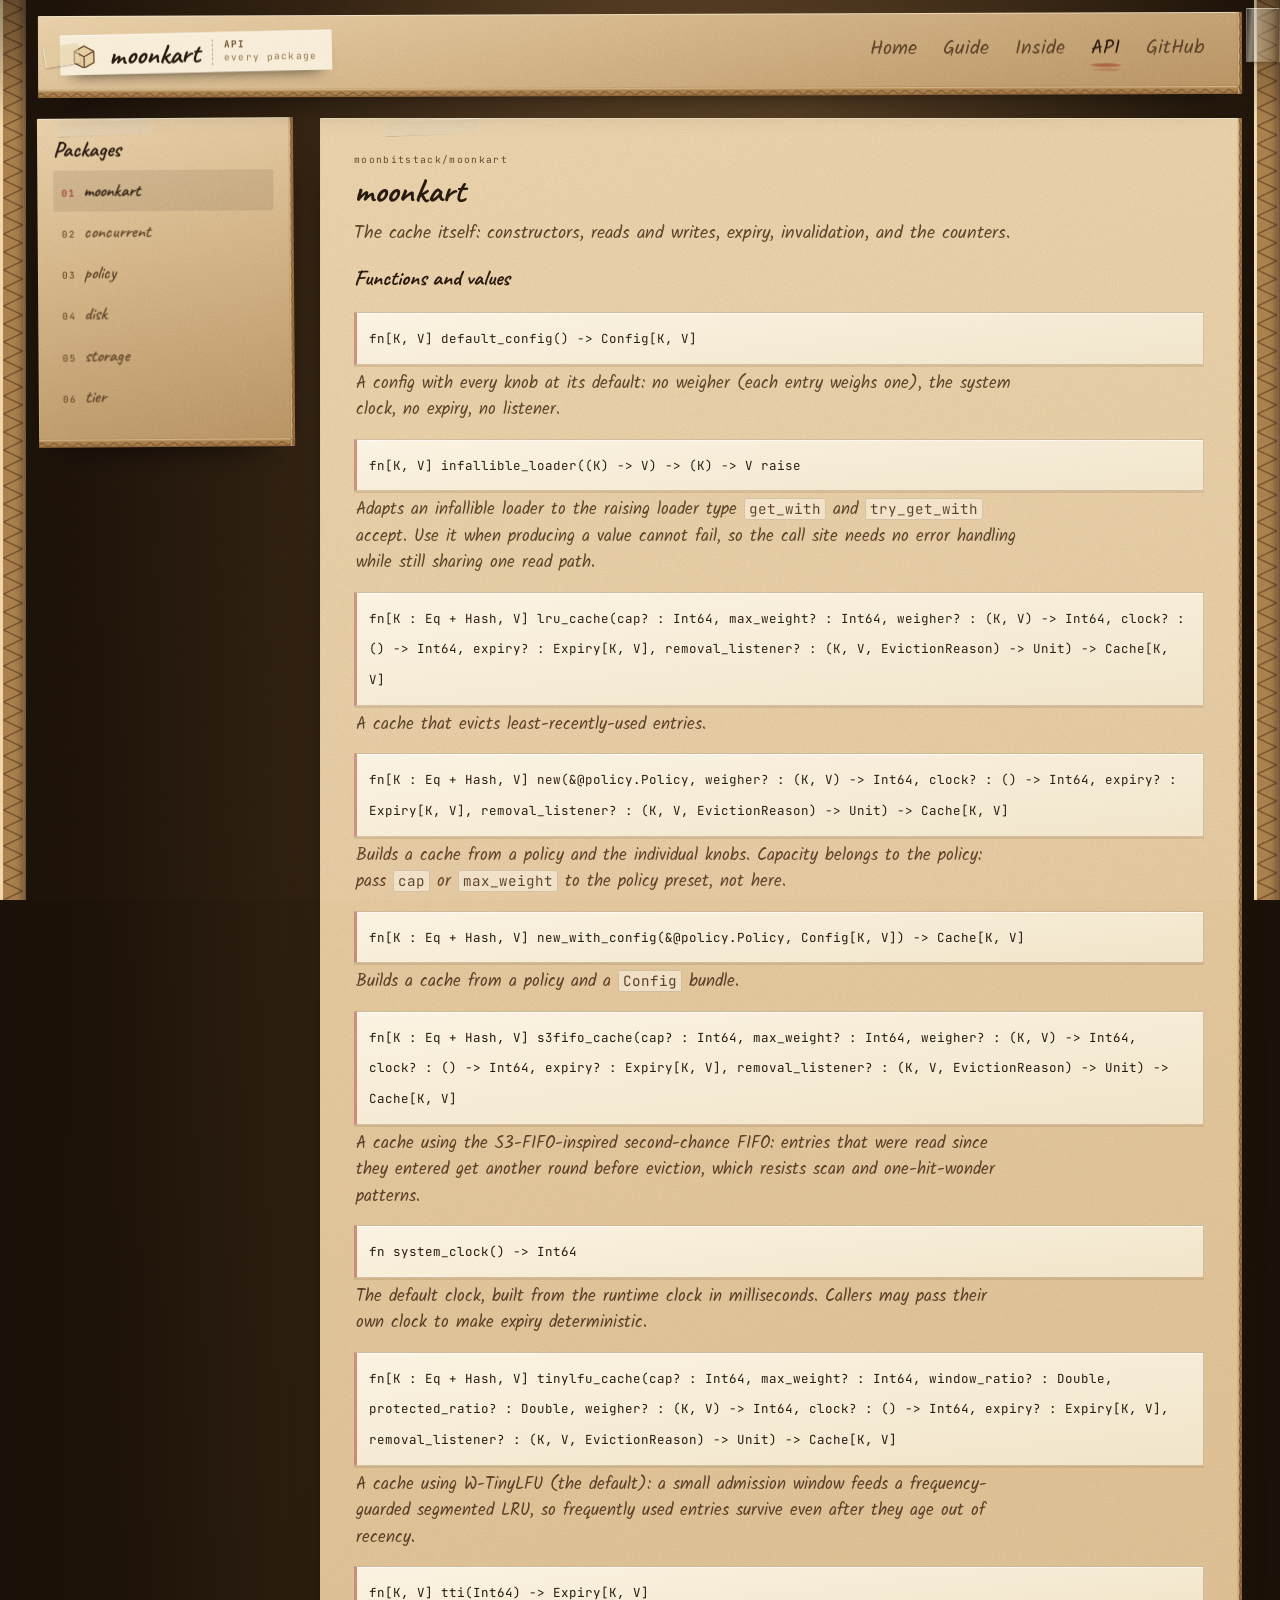
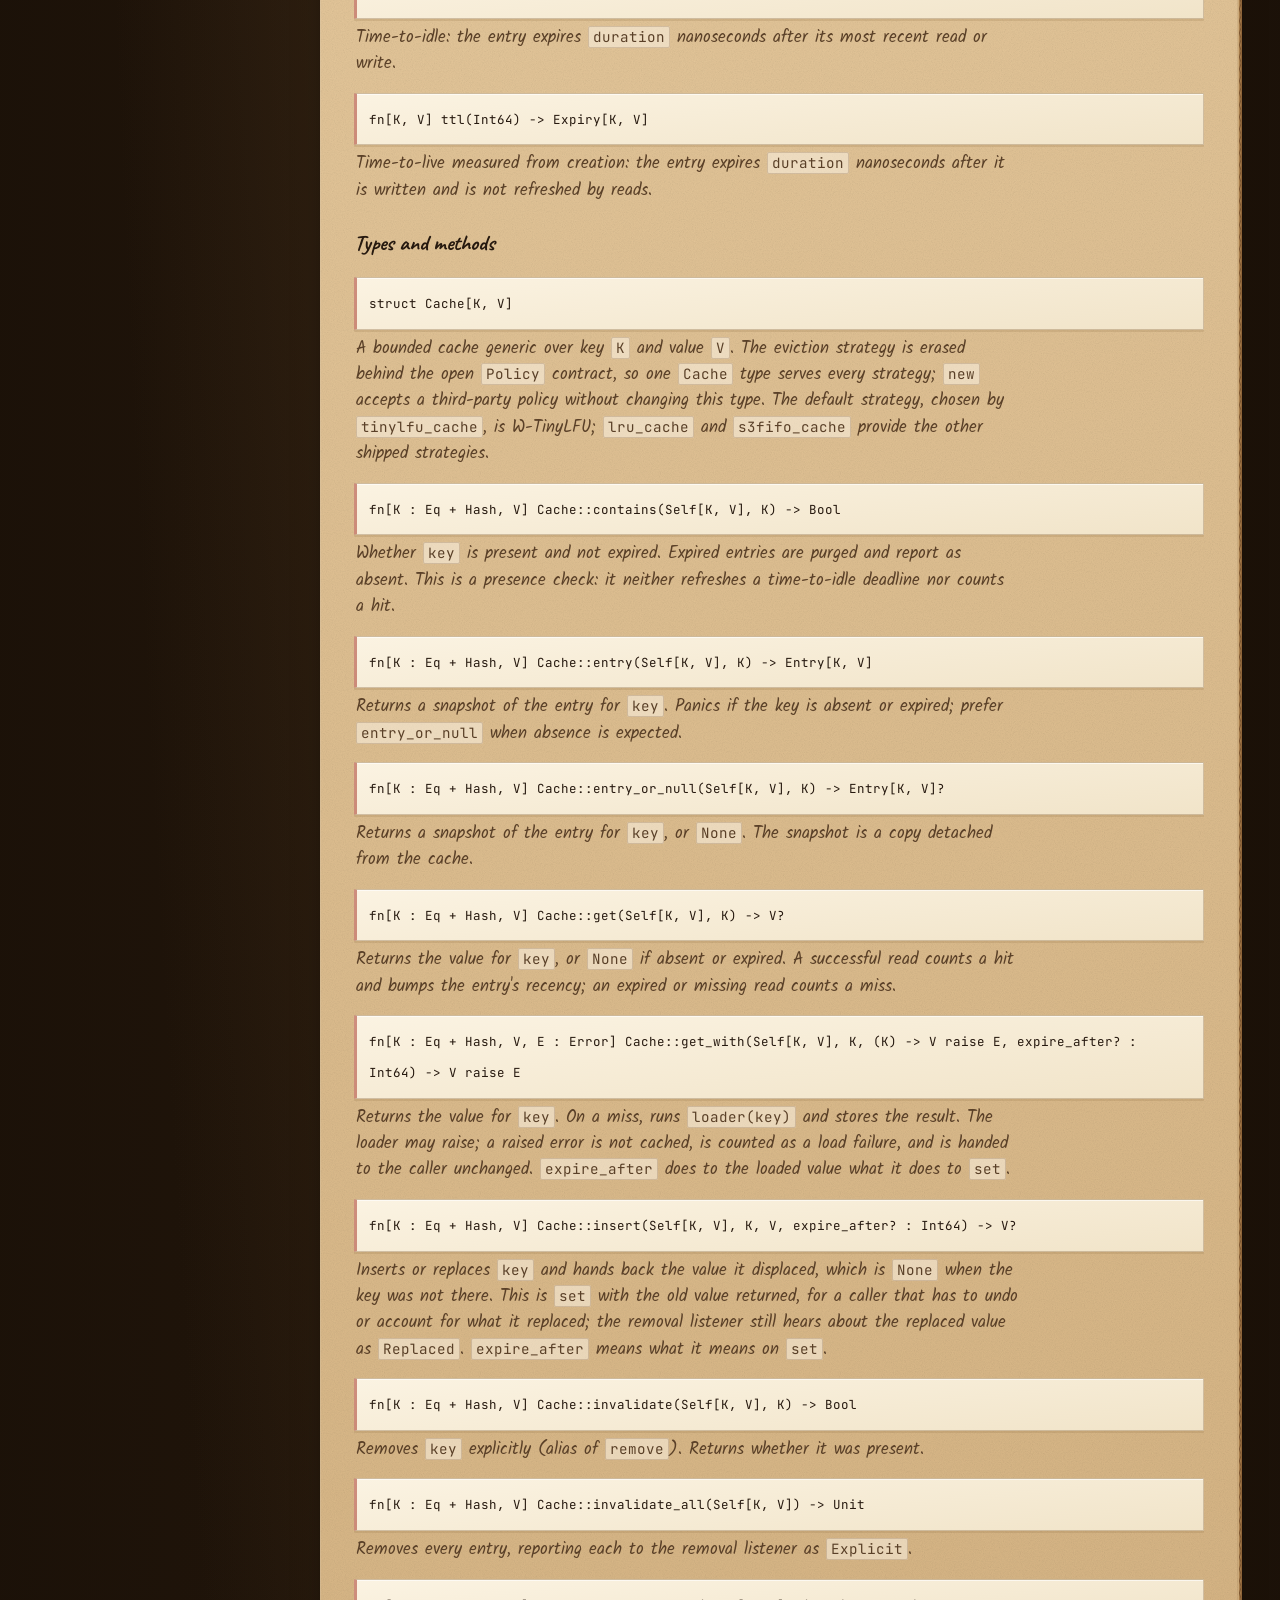
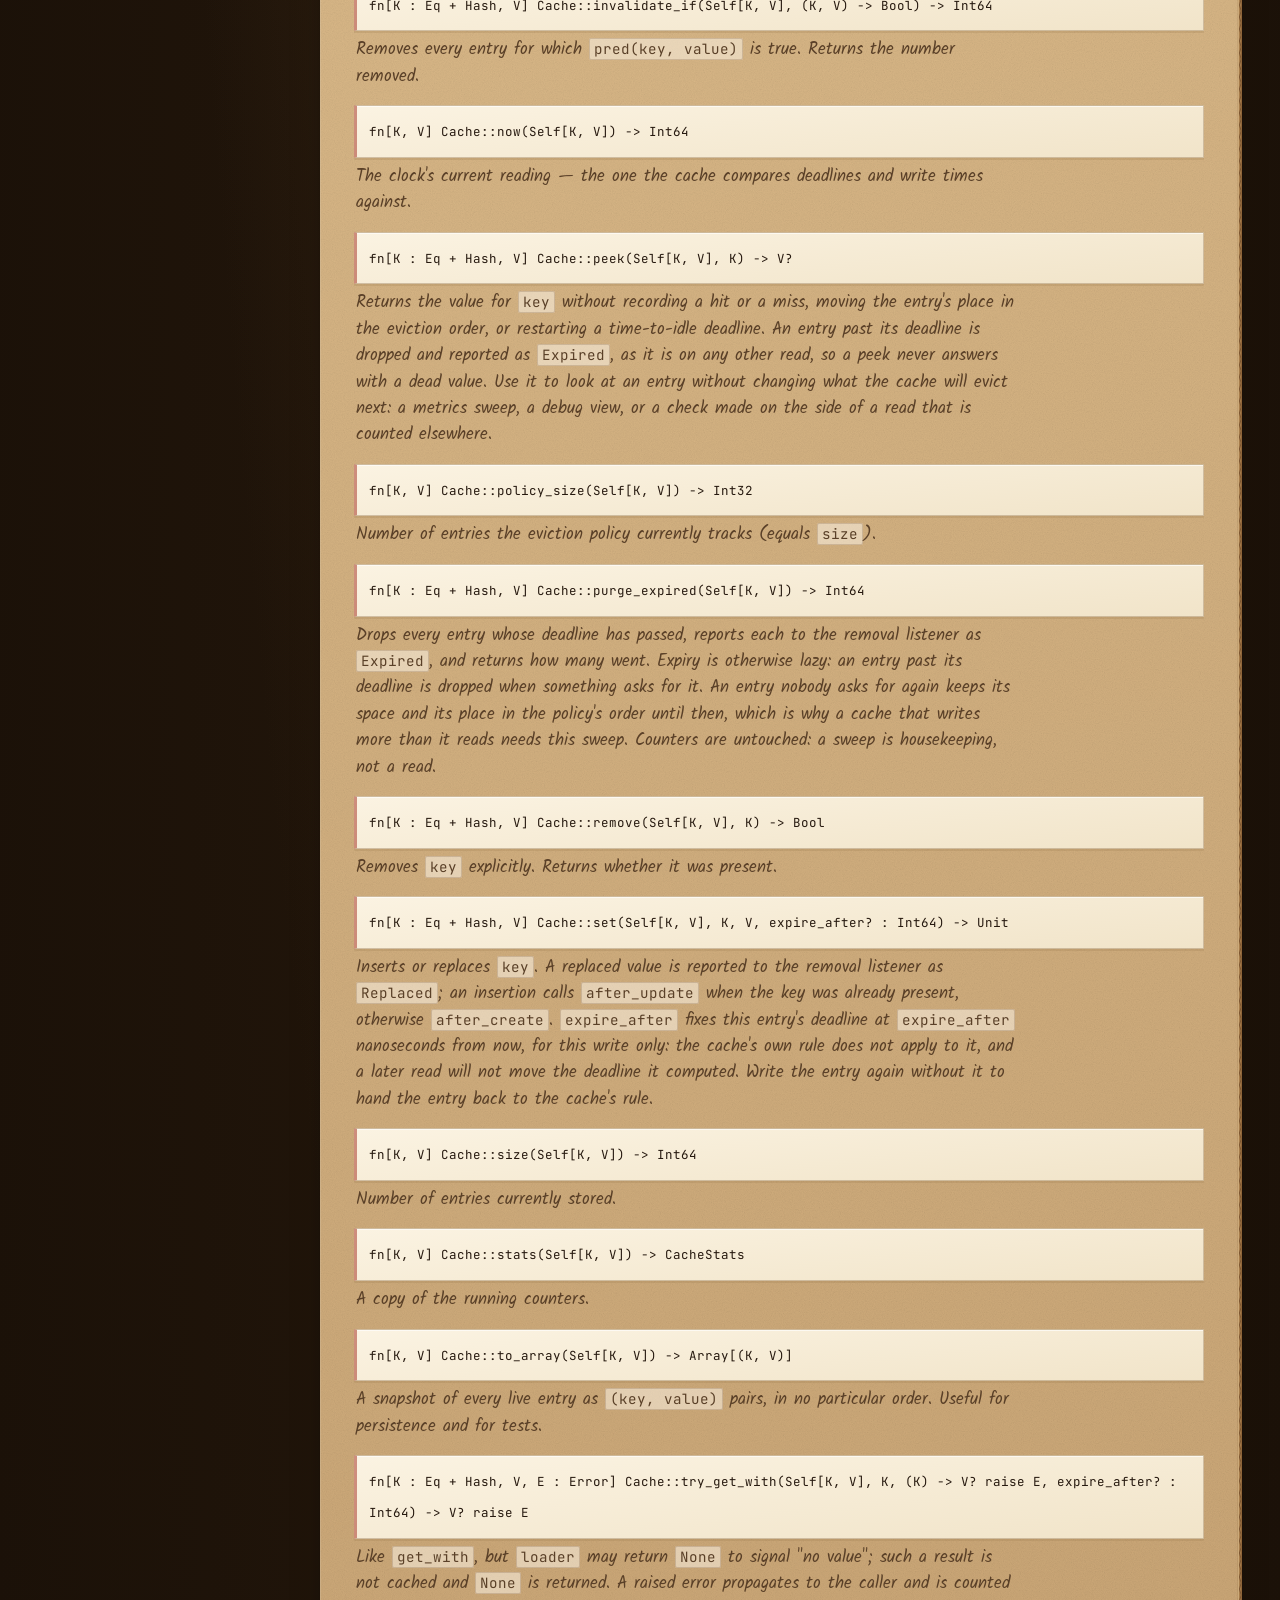
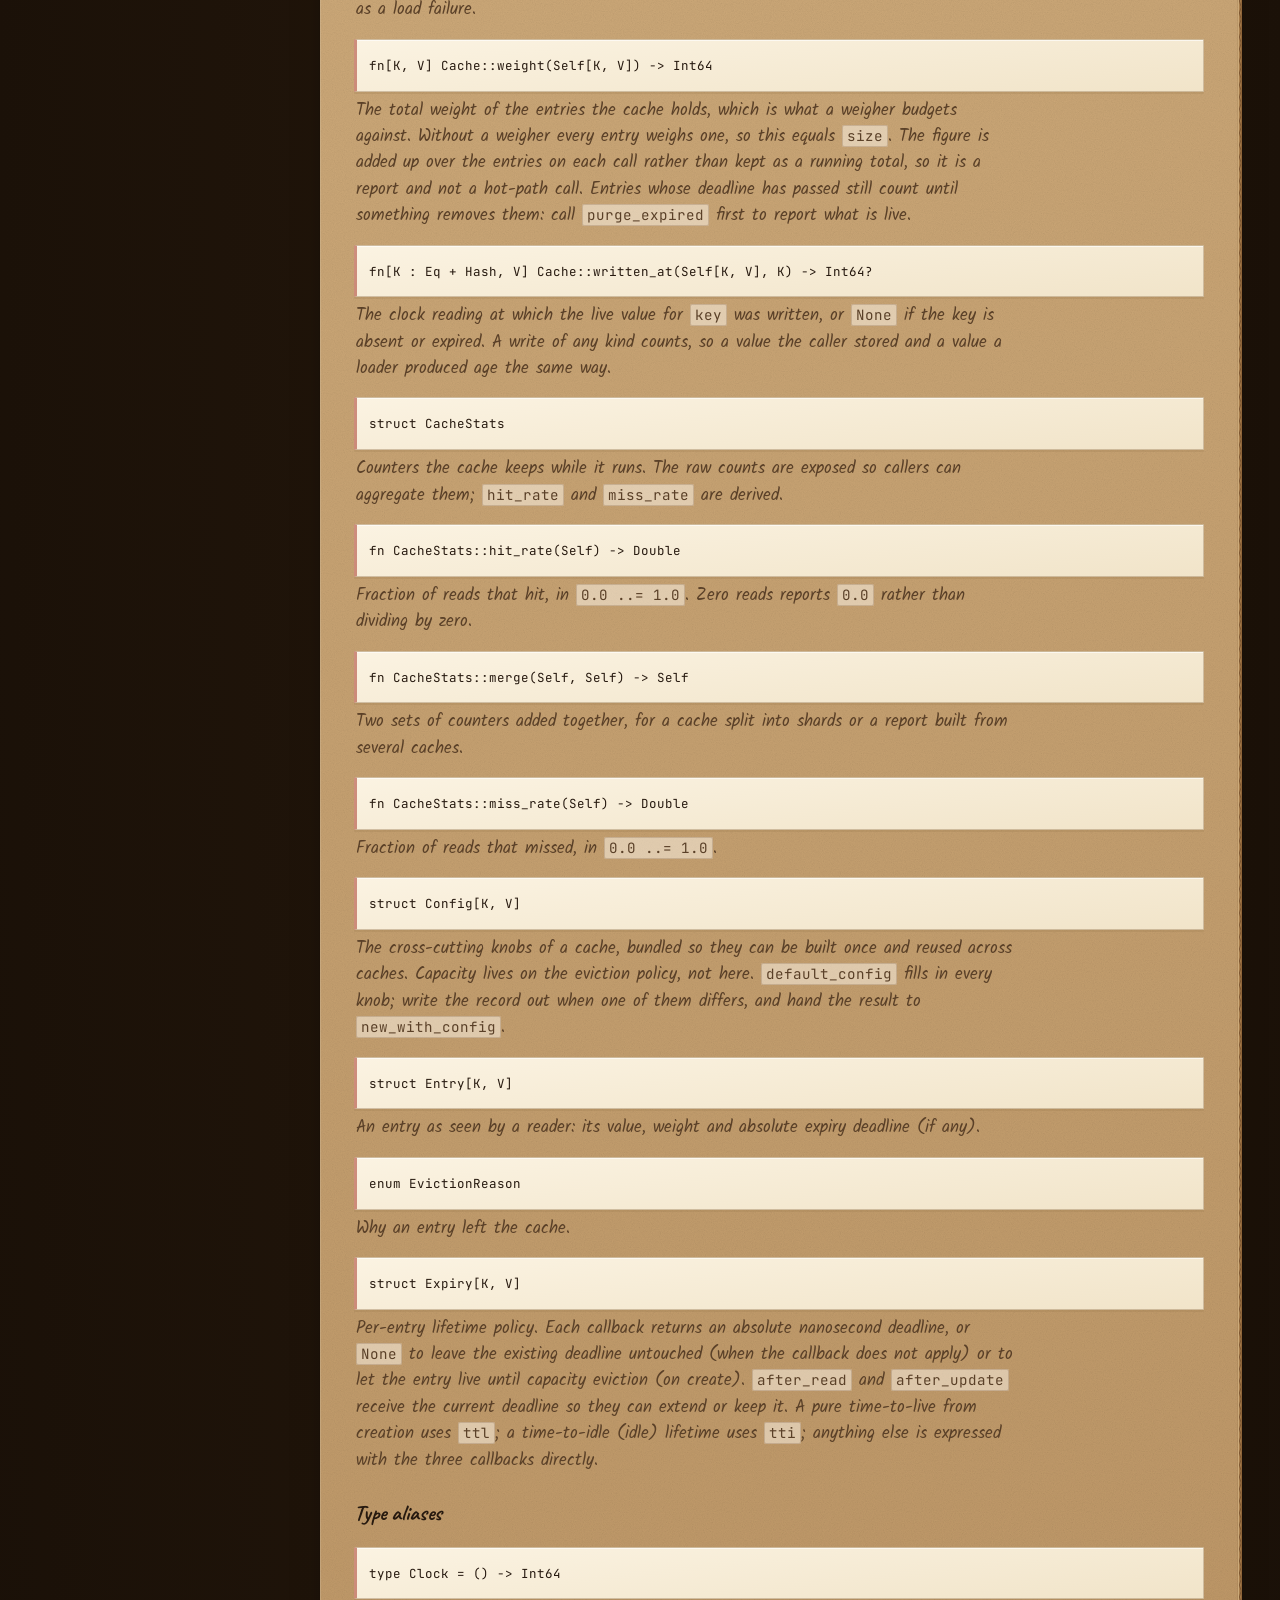
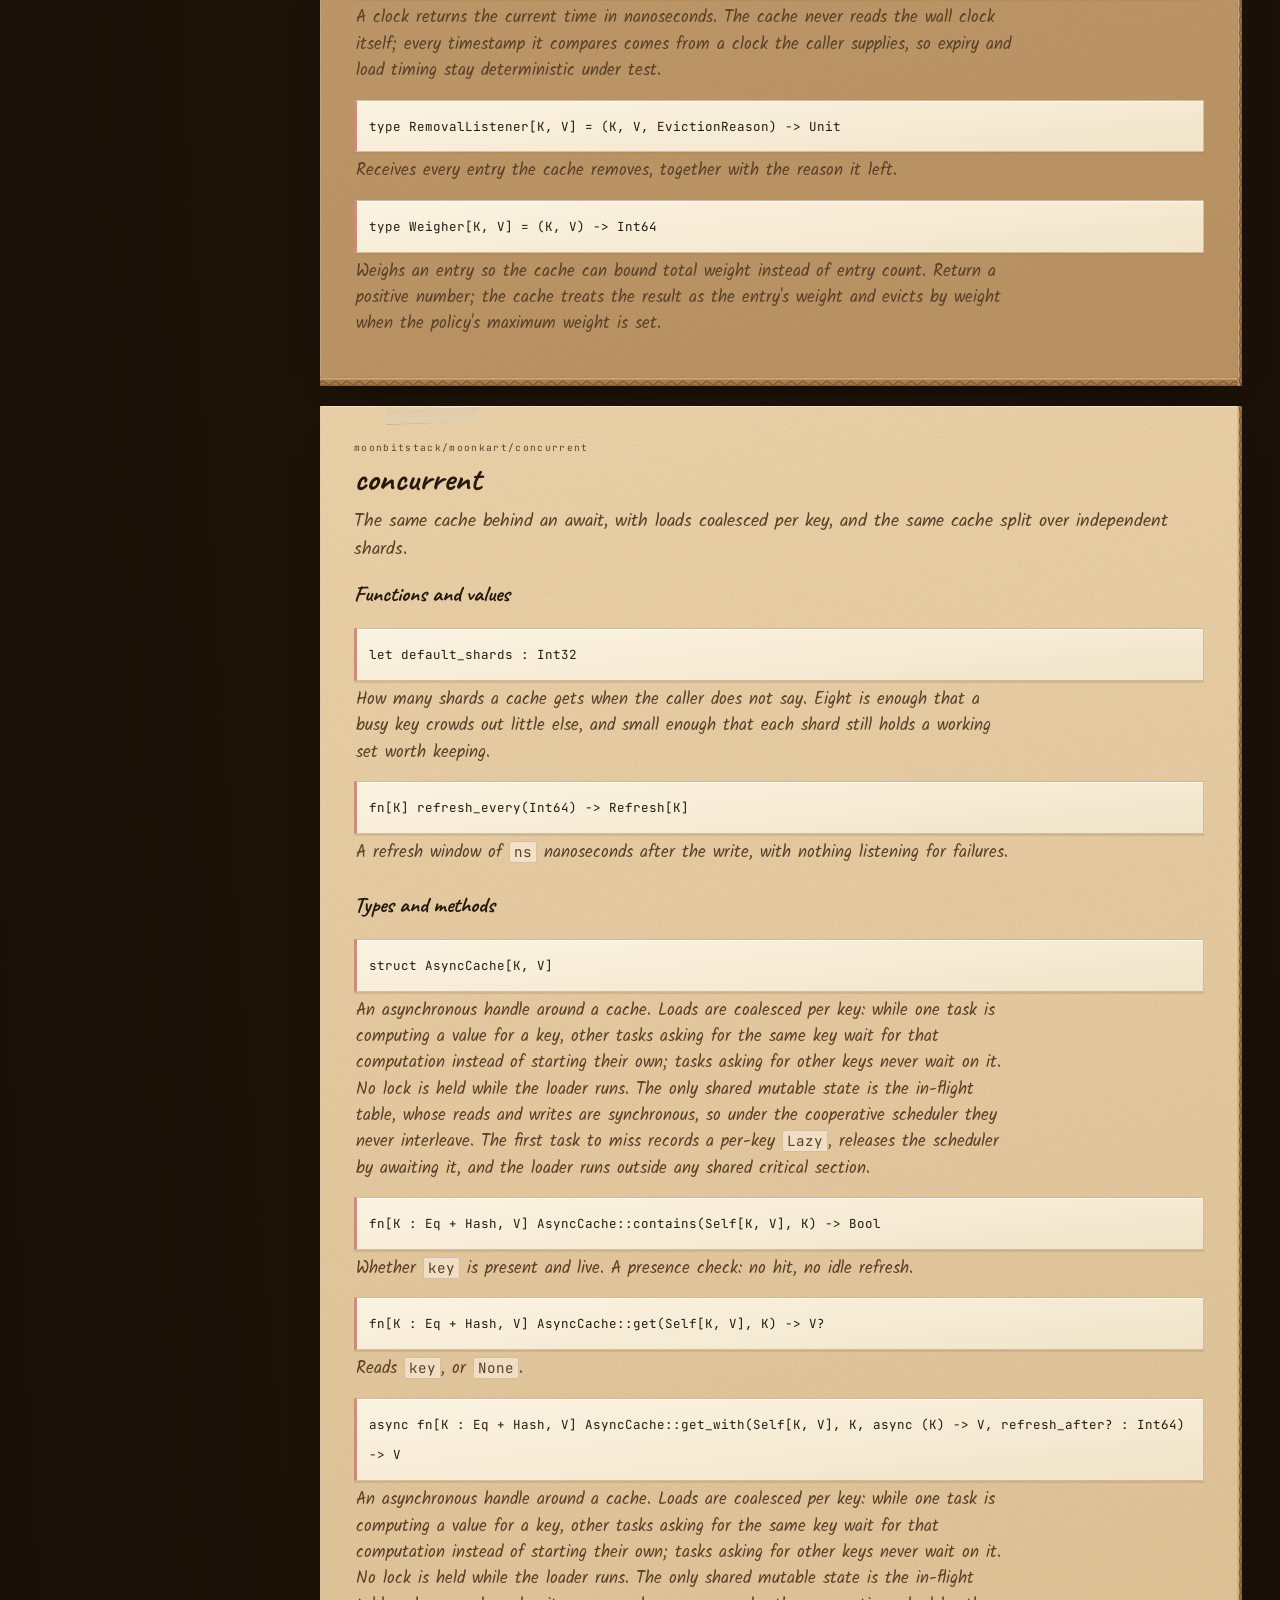
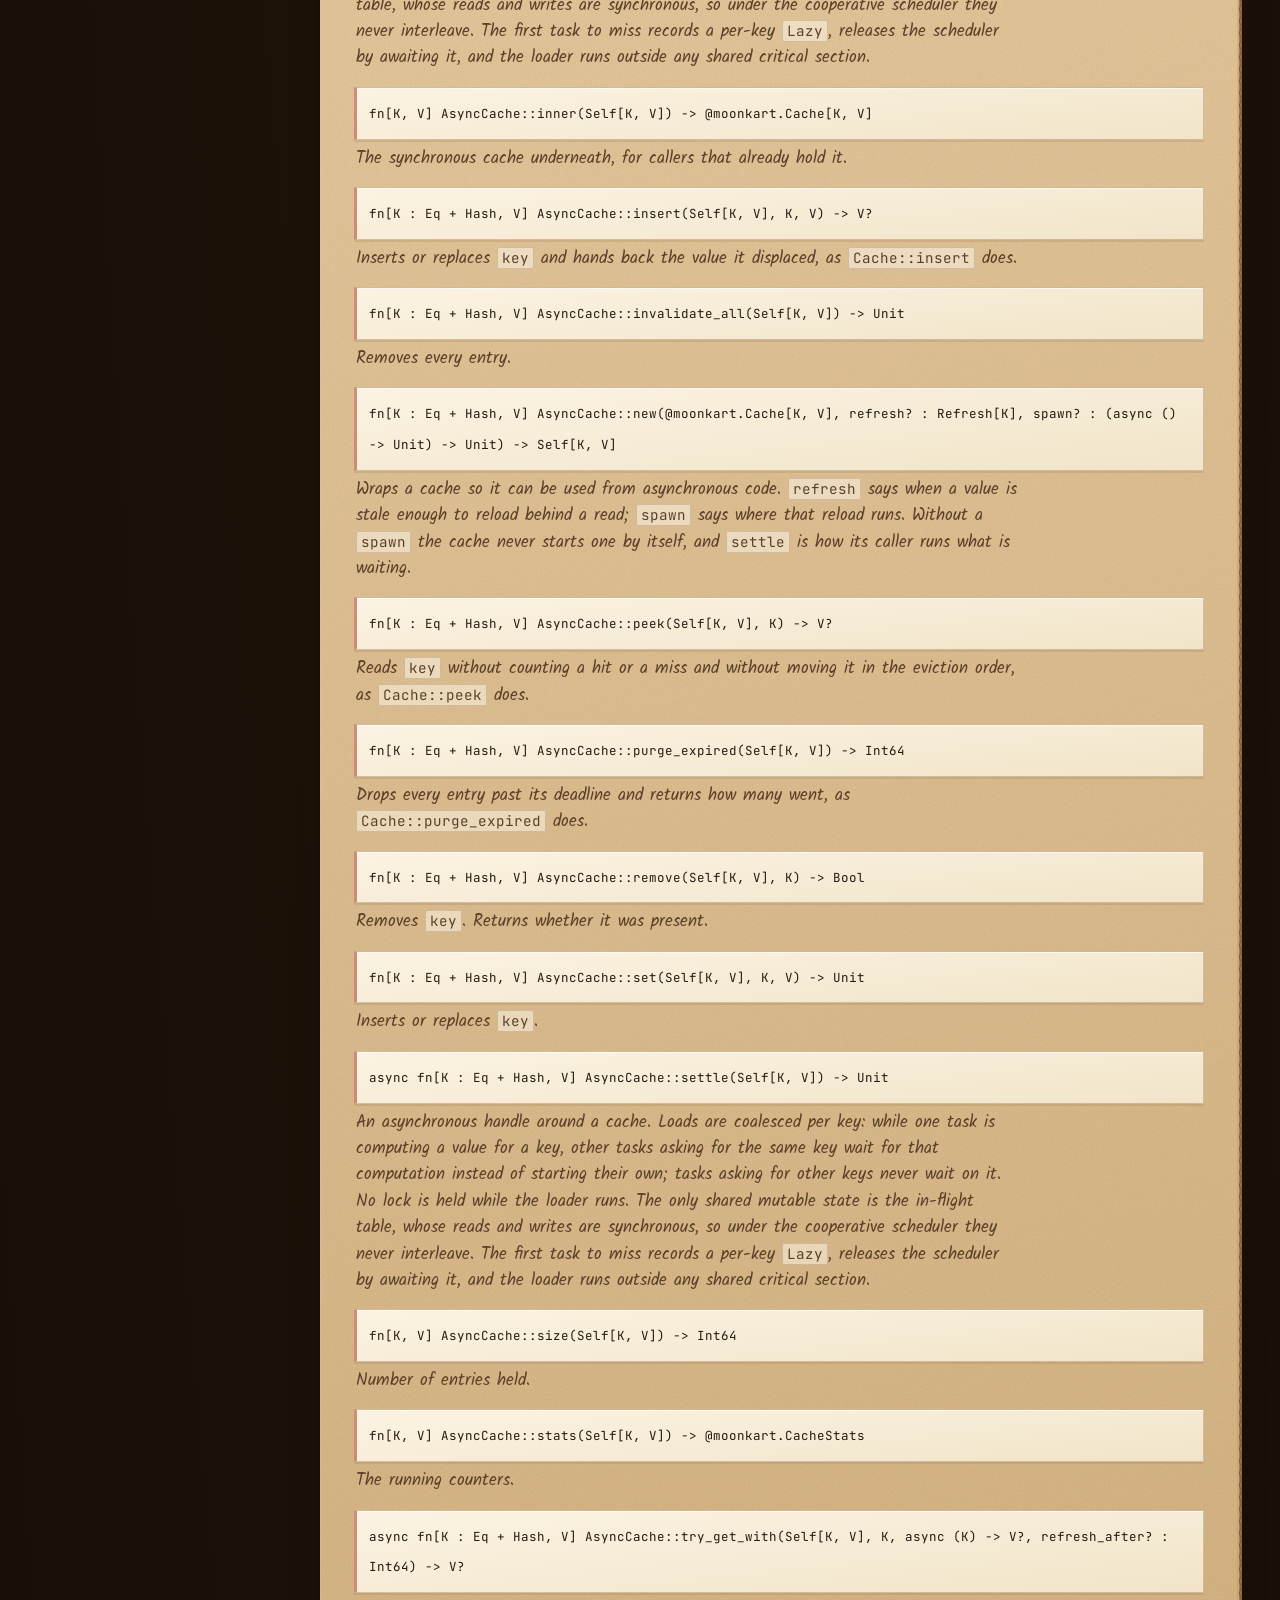
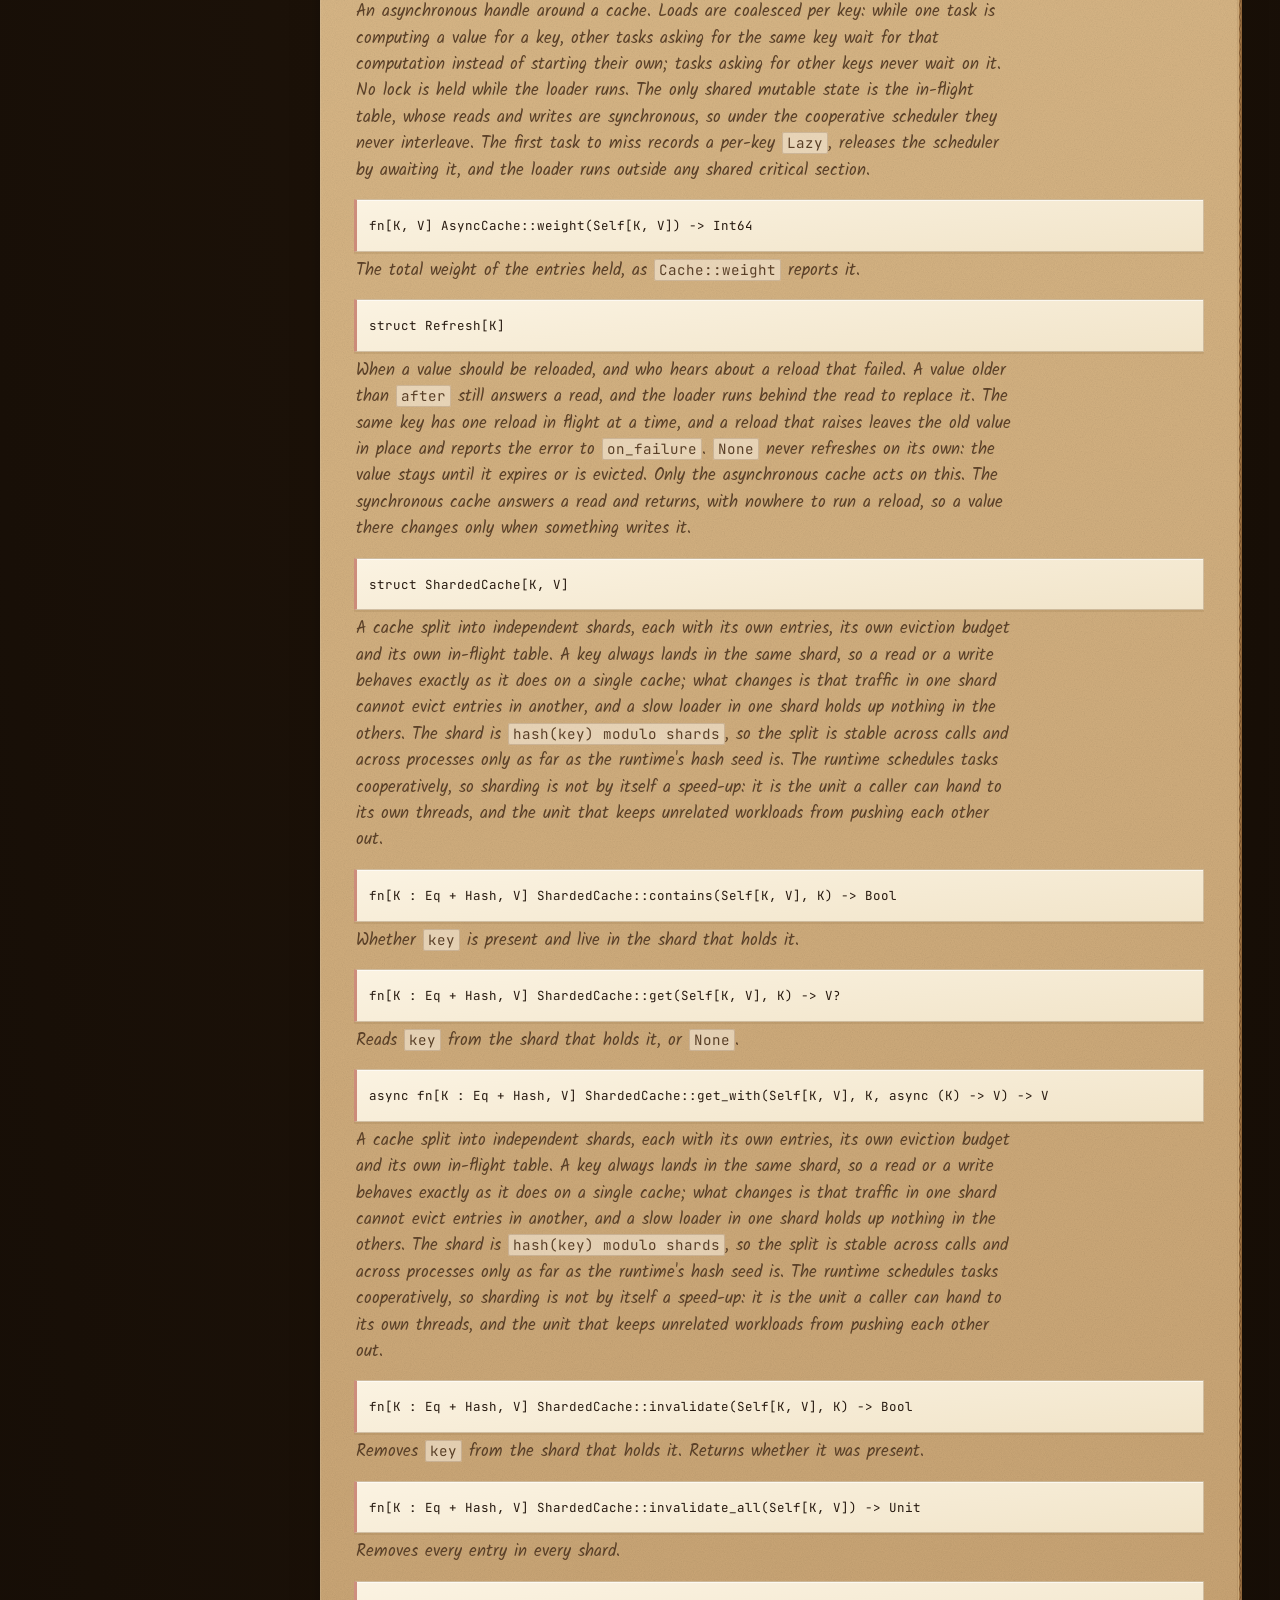
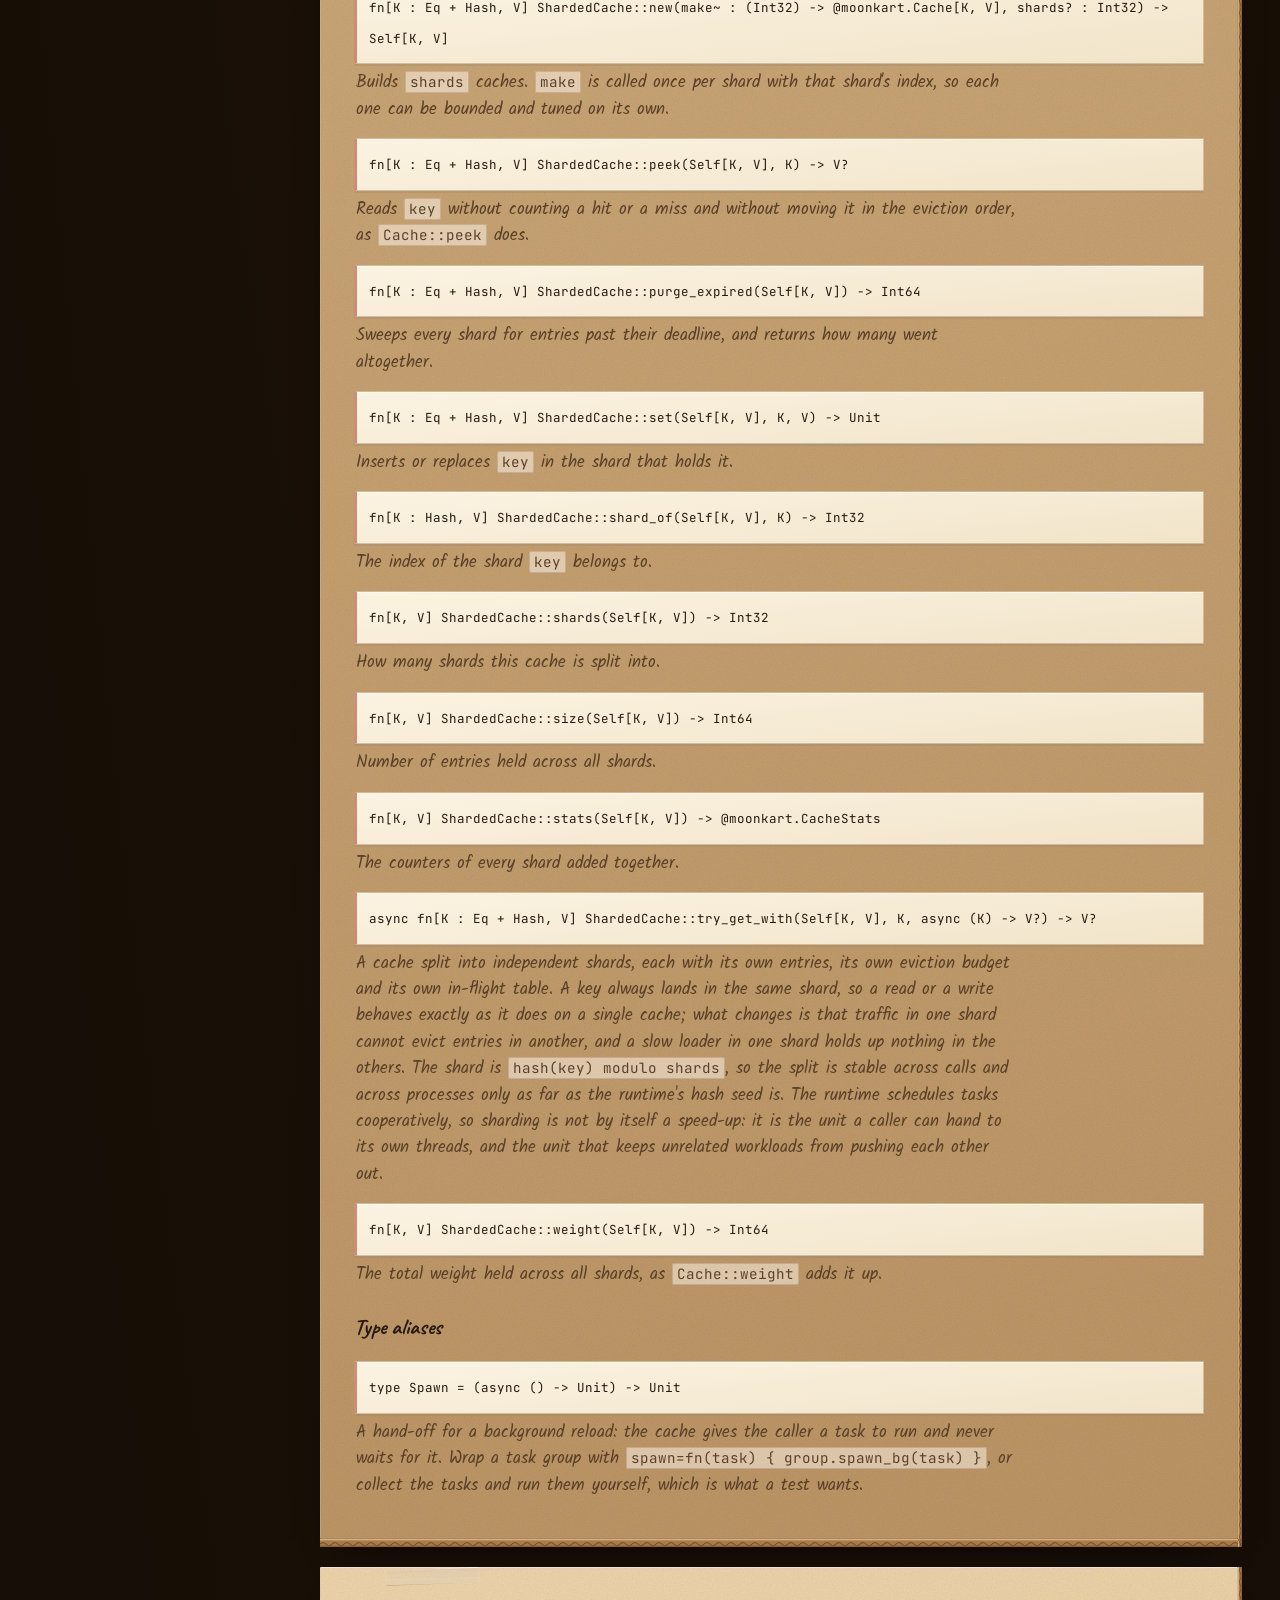
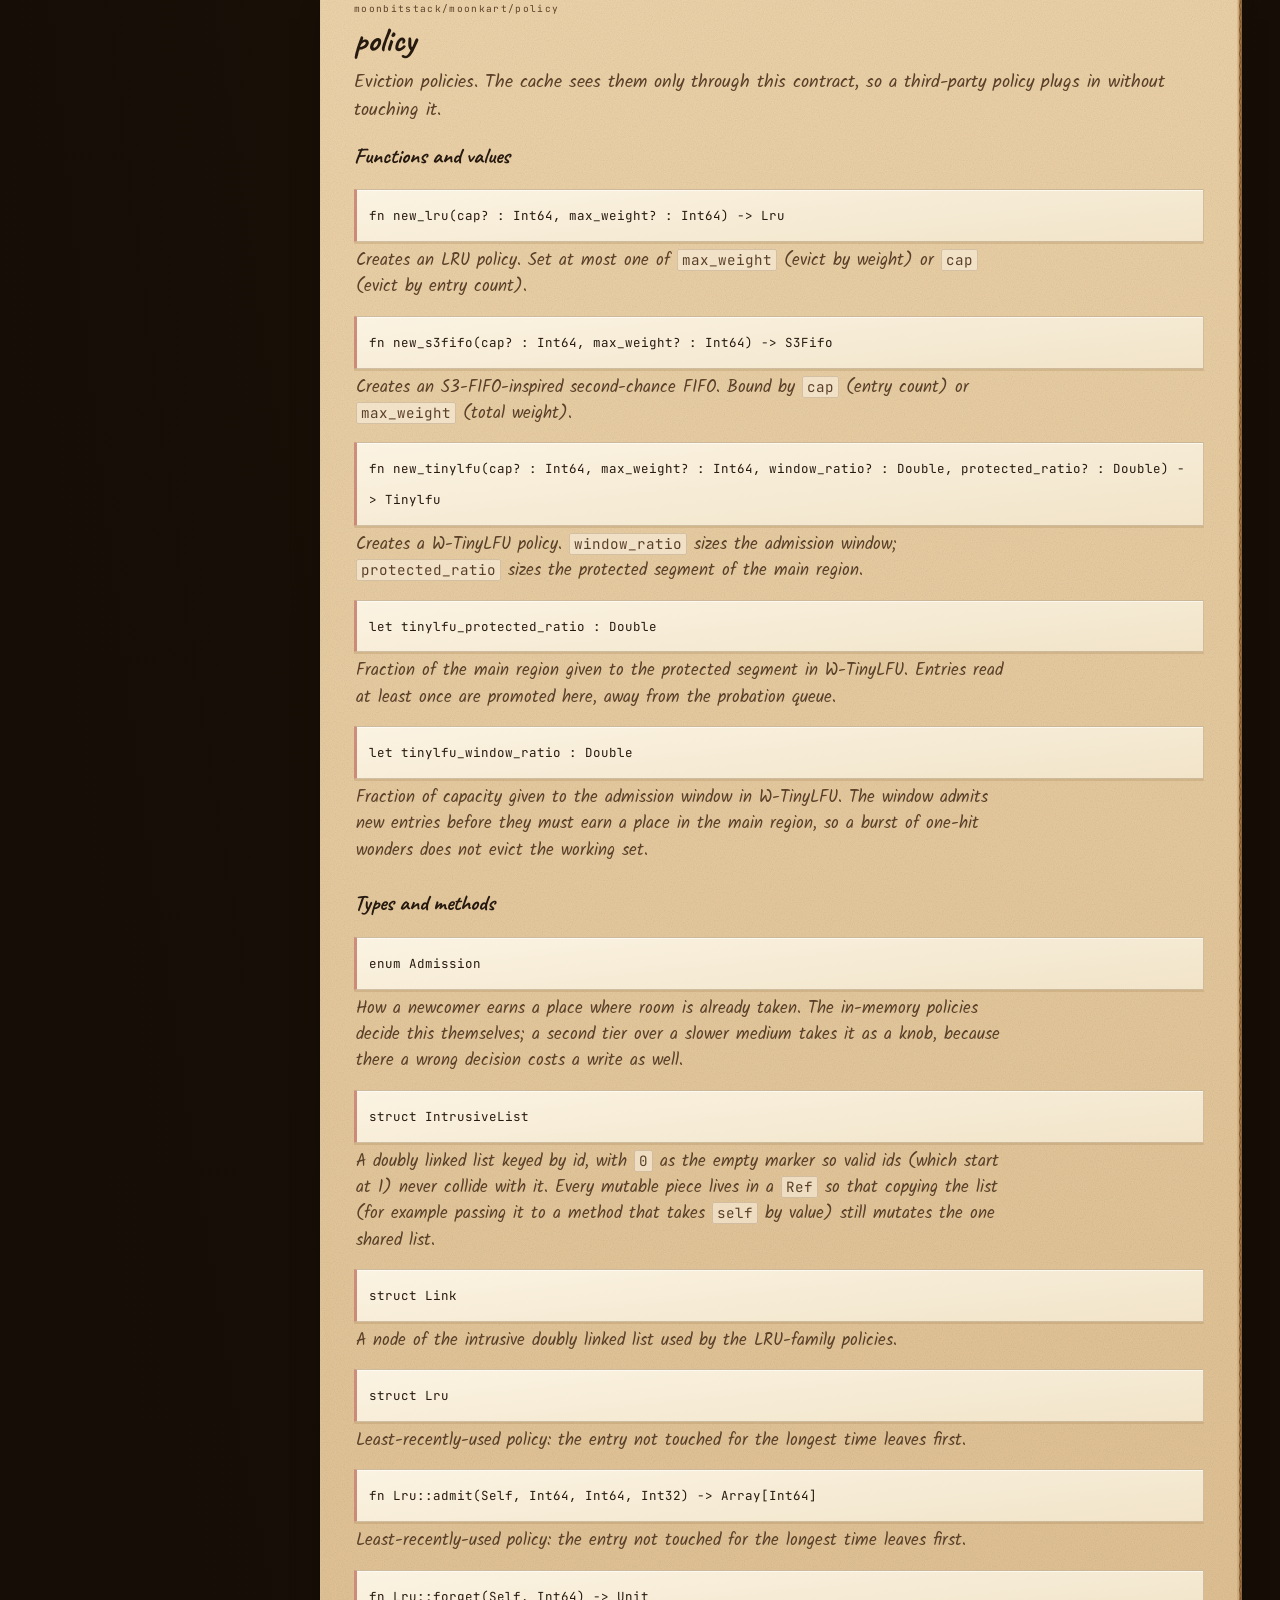
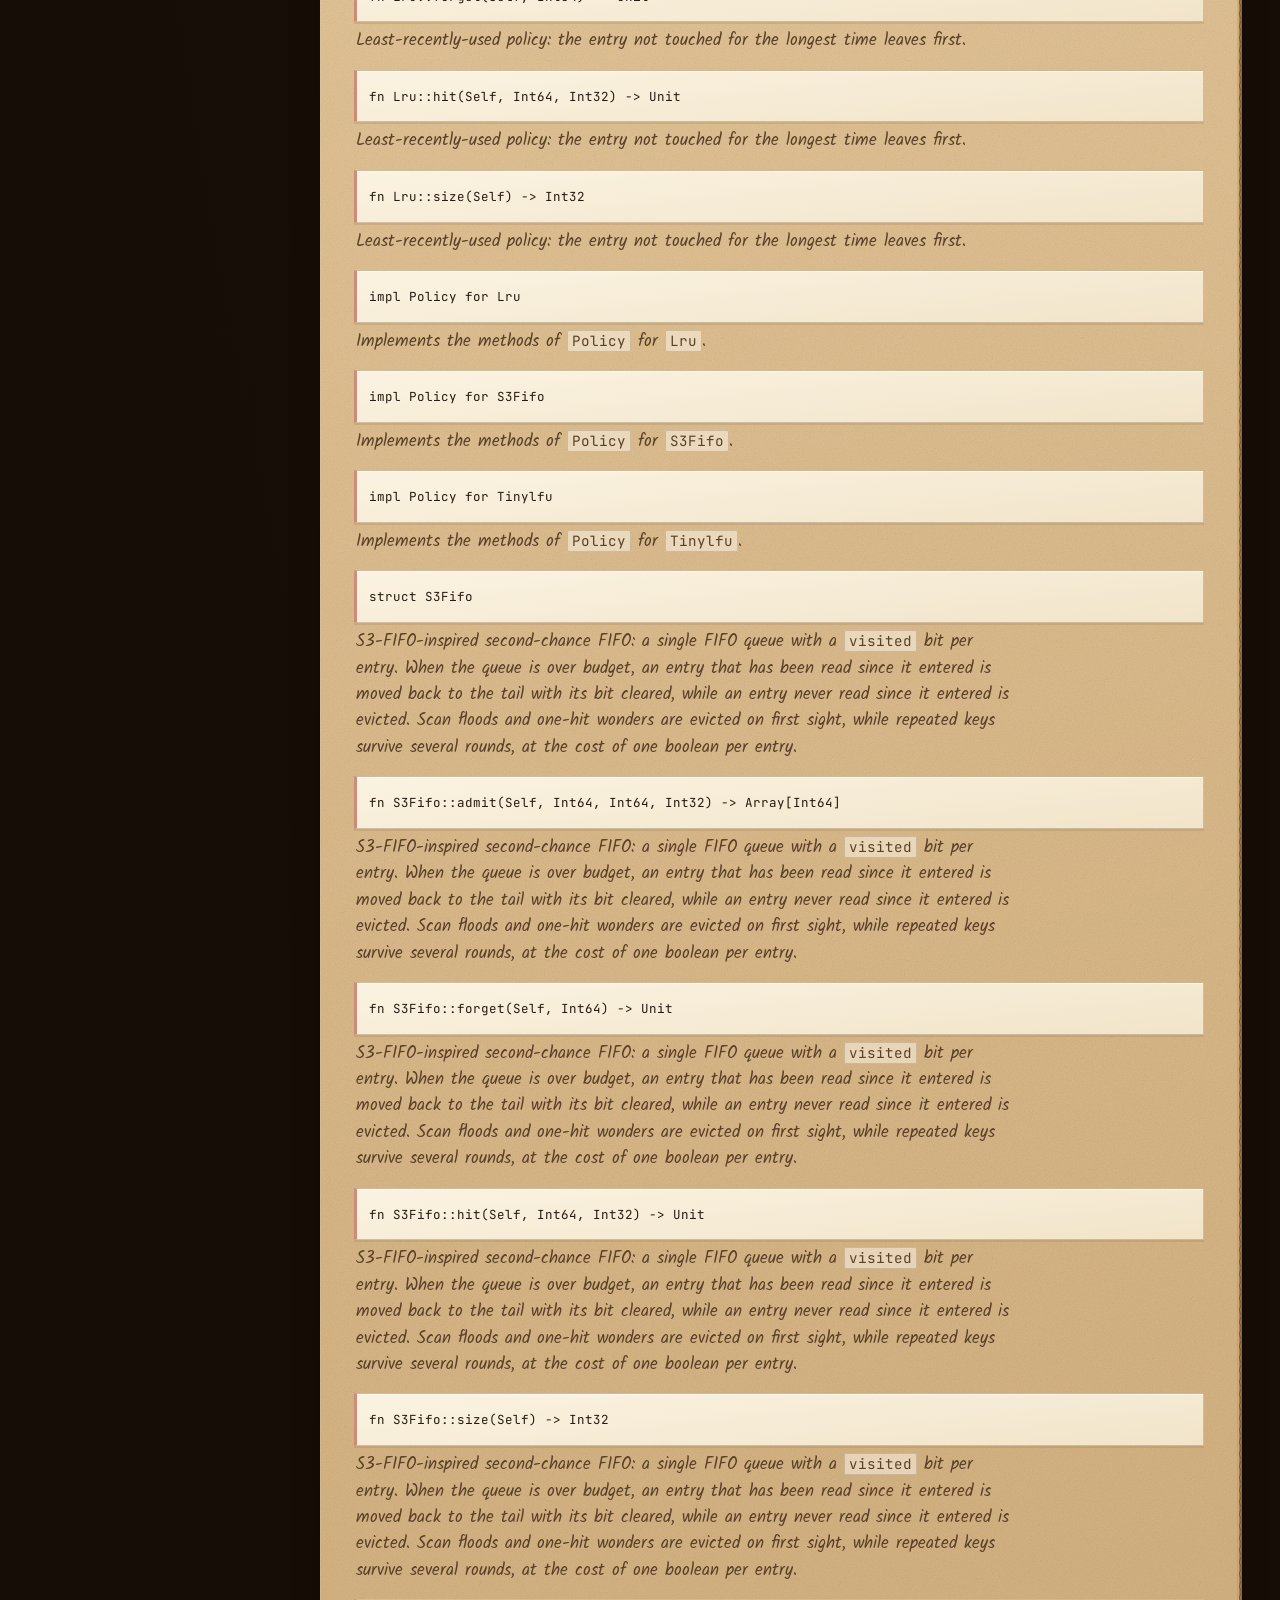
==== commit d64dff7d: "feat(moonkart): complete the read-side surface of the cache and its handles. A cache needs four thin" ====
--- a/docs/api.html
+++ b/docs/api.html
@@ -89,6 +89,8 @@
 <dd>Returns the value for <code>key</code>, or <code>None</code> if absent or expired. A successful read counts a hit and bumps the entry&#x27;s recency; an expired or missing read counts a miss.</dd>
 <dt><code>fn[K : Eq + Hash, V, E : Error] Cache::get_with(Self[K, V], K, (K) -&gt; V raise E, expire_after? : Int64) -&gt; V raise E</code></dt>
 <dd>Returns the value for <code>key</code>. On a miss, runs <code>loader(key)</code> and stores the result. The loader may raise; a raised error is not cached, is counted as a load failure, and is handed to the caller unchanged. <code>expire_after</code> does to the loaded value what it does to <code>set</code>.</dd>
+<dt><code>fn[K : Eq + Hash, V] Cache::insert(Self[K, V], K, V, expire_after? : Int64) -&gt; V?</code></dt>
+<dd>Inserts or replaces <code>key</code> and hands back the value it displaced, which is <code>None</code> when the key was not there. This is <code>set</code> with the old value returned, for a caller that has to undo or account for what it replaced; the removal listener still hears about the replaced value as <code>Replaced</code>. <code>expire_after</code> means what it means on <code>set</code>.</dd>
 <dt><code>fn[K : Eq + Hash, V] Cache::invalidate(Self[K, V], K) -&gt; Bool</code></dt>
 <dd>Removes <code>key</code> explicitly (alias of <code>remove</code>). Returns whether it was present.</dd>
 <dt><code>fn[K : Eq + Hash, V] Cache::invalidate_all(Self[K, V]) -&gt; Unit</code></dt>
@@ -97,8 +99,12 @@
 <dd>Removes every entry for which <code>pred(key, value)</code> is true. Returns the number removed.</dd>
 <dt><code>fn[K, V] Cache::now(Self[K, V]) -&gt; Int64</code></dt>
 <dd>The clock&#x27;s current reading — the one the cache compares deadlines and write times against.</dd>
+<dt><code>fn[K : Eq + Hash, V] Cache::peek(Self[K, V], K) -&gt; V?</code></dt>
+<dd>Returns the value for <code>key</code> without recording a hit or a miss, moving the entry&#x27;s place in the eviction order, or restarting a time-to-idle deadline. An entry past its deadline is dropped and reported as <code>Expired</code>, as it is on any other read, so a peek never answers with a dead value. Use it to look at an entry without changing what the cache will evict next: a metrics sweep, a debug view, or a check made on the side of a read that is counted elsewhere.</dd>
 <dt><code>fn[K, V] Cache::policy_size(Self[K, V]) -&gt; Int32</code></dt>
 <dd>Number of entries the eviction policy currently tracks (equals <code>size</code>).</dd>
+<dt><code>fn[K : Eq + Hash, V] Cache::purge_expired(Self[K, V]) -&gt; Int64</code></dt>
+<dd>Drops every entry whose deadline has passed, reports each to the removal listener as <code>Expired</code>, and returns how many went. Expiry is otherwise lazy: an entry past its deadline is dropped when something asks for it. An entry nobody asks for again keeps its space and its place in the policy&#x27;s order until then, which is why a cache that writes more than it reads needs this sweep. Counters are untouched: a sweep is housekeeping, not a read.</dd>
 <dt><code>fn[K : Eq + Hash, V] Cache::remove(Self[K, V], K) -&gt; Bool</code></dt>
 <dd>Removes <code>key</code> explicitly. Returns whether it was present.</dd>
 <dt><code>fn[K : Eq + Hash, V] Cache::set(Self[K, V], K, V, expire_after? : Int64) -&gt; Unit</code></dt>
@@ -111,6 +117,8 @@
 <dd>A snapshot of every live entry as <code>(key, value)</code> pairs, in no particular order. Useful for persistence and for tests.</dd>
 <dt><code>fn[K : Eq + Hash, V, E : Error] Cache::try_get_with(Self[K, V], K, (K) -&gt; V? raise E, expire_after? : Int64) -&gt; V? raise E</code></dt>
 <dd>Like <code>get_with</code>, but <code>loader</code> may return <code>None</code> to signal &quot;no value&quot;; such a result is not cached and <code>None</code> is returned. A raised error propagates to the caller and is counted as a load failure.</dd>
+<dt><code>fn[K, V] Cache::weight(Self[K, V]) -&gt; Int64</code></dt>
+<dd>The total weight of the entries the cache holds, which is what a weigher budgets against. Without a weigher every entry weighs one, so this equals <code>size</code>. The figure is added up over the entries on each call rather than kept as a running total, so it is a report and not a hot-path call. Entries whose deadline has passed still count until something removes them: call <code>purge_expired</code> first to report what is live.</dd>
 <dt><code>fn[K : Eq + Hash, V] Cache::written_at(Self[K, V], K) -&gt; Int64?</code></dt>
 <dd>The clock reading at which the live value for <code>key</code> was written, or <code>None</code> if the key is absent or expired. A write of any kind counts, so a value the caller stored and a value a loader produced age the same way.</dd>
 <dt><code>struct CacheStats</code></dt>
@@ -152,24 +160,44 @@
 <h3 class="api__h">Types and methods</h3><dl class="api">
 <dt><code>struct AsyncCache[K, V]</code></dt>
 <dd>An asynchronous handle around a cache. Loads are coalesced per key: while one task is computing a value for a key, other tasks asking for the same key wait for that computation instead of starting their own; tasks asking for other keys never wait on it. No lock is held while the loader runs. The only shared mutable state is the in-flight table, whose reads and writes are synchronous, so under the cooperative scheduler they never interleave. The first task to miss records a per-key <code>Lazy</code>, releases the scheduler by awaiting it, and the loader runs outside any shared critical section.</dd>
+<dt><code>fn[K : Eq + Hash, V] AsyncCache::contains(Self[K, V], K) -&gt; Bool</code></dt>
+<dd>Whether <code>key</code> is present and live. A presence check: no hit, no idle refresh.</dd>
 <dt><code>fn[K : Eq + Hash, V] AsyncCache::get(Self[K, V], K) -&gt; V?</code></dt>
 <dd>Reads <code>key</code>, or <code>None</code>.</dd>
 <dt><code>async fn[K : Eq + Hash, V] AsyncCache::get_with(Self[K, V], K, async (K) -&gt; V, refresh_after? : Int64) -&gt; V</code></dt>
 <dd>An asynchronous handle around a cache. Loads are coalesced per key: while one task is computing a value for a key, other tasks asking for the same key wait for that computation instead of starting their own; tasks asking for other keys never wait on it. No lock is held while the loader runs. The only shared mutable state is the in-flight table, whose reads and writes are synchronous, so under the cooperative scheduler they never interleave. The first task to miss records a per-key <code>Lazy</code>, releases the scheduler by awaiting it, and the loader runs outside any shared critical section.</dd>
 <dt><code>fn[K, V] AsyncCache::inner(Self[K, V]) -&gt; @moonkart.Cache[K, V]</code></dt>
 <dd>The synchronous cache underneath, for callers that already hold it.</dd>
+<dt><code>fn[K : Eq + Hash, V] AsyncCache::insert(Self[K, V], K, V) -&gt; V?</code></dt>
+<dd>Inserts or replaces <code>key</code> and hands back the value it displaced, as <code>Cache::insert</code> does.</dd>
+<dt><code>fn[K : Eq + Hash, V] AsyncCache::invalidate_all(Self[K, V]) -&gt; Unit</code></dt>
+<dd>Removes every entry.</dd>
 <dt><code>fn[K : Eq + Hash, V] AsyncCache::new(@moonkart.Cache[K, V], refresh? : Refresh[K], spawn? : (async () -&gt; Unit) -&gt; Unit) -&gt; Self[K, V]</code></dt>
 <dd>Wraps a cache so it can be used from asynchronous code. <code>refresh</code> says when a value is stale enough to reload behind a read; <code>spawn</code> says where that reload runs. Without a <code>spawn</code> the cache never starts one by itself, and <code>settle</code> is how its caller runs what is waiting.</dd>
+<dt><code>fn[K : Eq + Hash, V] AsyncCache::peek(Self[K, V], K) -&gt; V?</code></dt>
+<dd>Reads <code>key</code> without counting a hit or a miss and without moving it in the eviction order, as <code>Cache::peek</code> does.</dd>
+<dt><code>fn[K : Eq + Hash, V] AsyncCache::purge_expired(Self[K, V]) -&gt; Int64</code></dt>
+<dd>Drops every entry past its deadline and returns how many went, as <code>Cache::purge_expired</code> does.</dd>
+<dt><code>fn[K : Eq + Hash, V] AsyncCache::remove(Self[K, V], K) -&gt; Bool</code></dt>
+<dd>Removes <code>key</code>. Returns whether it was present.</dd>
 <dt><code>fn[K : Eq + Hash, V] AsyncCache::set(Self[K, V], K, V) -&gt; Unit</code></dt>
 <dd>Inserts or replaces <code>key</code>.</dd>
 <dt><code>async fn[K : Eq + Hash, V] AsyncCache::settle(Self[K, V]) -&gt; Unit</code></dt>
 <dd>An asynchronous handle around a cache. Loads are coalesced per key: while one task is computing a value for a key, other tasks asking for the same key wait for that computation instead of starting their own; tasks asking for other keys never wait on it. No lock is held while the loader runs. The only shared mutable state is the in-flight table, whose reads and writes are synchronous, so under the cooperative scheduler they never interleave. The first task to miss records a per-key <code>Lazy</code>, releases the scheduler by awaiting it, and the loader runs outside any shared critical section.</dd>
+<dt><code>fn[K, V] AsyncCache::size(Self[K, V]) -&gt; Int64</code></dt>
+<dd>Number of entries held.</dd>
+<dt><code>fn[K, V] AsyncCache::stats(Self[K, V]) -&gt; @moonkart.CacheStats</code></dt>
+<dd>The running counters.</dd>
 <dt><code>async fn[K : Eq + Hash, V] AsyncCache::try_get_with(Self[K, V], K, async (K) -&gt; V?, refresh_after? : Int64) -&gt; V?</code></dt>
 <dd>An asynchronous handle around a cache. Loads are coalesced per key: while one task is computing a value for a key, other tasks asking for the same key wait for that computation instead of starting their own; tasks asking for other keys never wait on it. No lock is held while the loader runs. The only shared mutable state is the in-flight table, whose reads and writes are synchronous, so under the cooperative scheduler they never interleave. The first task to miss records a per-key <code>Lazy</code>, releases the scheduler by awaiting it, and the loader runs outside any shared critical section.</dd>
+<dt><code>fn[K, V] AsyncCache::weight(Self[K, V]) -&gt; Int64</code></dt>
+<dd>The total weight of the entries held, as <code>Cache::weight</code> reports it.</dd>
 <dt><code>struct Refresh[K]</code></dt>
 <dd>When a value should be reloaded, and who hears about a reload that failed. A value older than <code>after</code> still answers a read, and the loader runs behind the read to replace it. The same key has one reload in flight at a time, and a reload that raises leaves the old value in place and reports the error to <code>on_failure</code>. <code>None</code> never refreshes on its own: the value stays until it expires or is evicted. Only the asynchronous cache acts on this. The synchronous cache answers a read and returns, with nowhere to run a reload, so a value there changes only when something writes it.</dd>
 <dt><code>struct ShardedCache[K, V]</code></dt>
 <dd>A cache split into independent shards, each with its own entries, its own eviction budget and its own in-flight table. A key always lands in the same shard, so a read or a write behaves exactly as it does on a single cache; what changes is that traffic in one shard cannot evict entries in another, and a slow loader in one shard holds up nothing in the others. The shard is <code>hash(key) modulo shards</code>, so the split is stable across calls and across processes only as far as the runtime&#x27;s hash seed is. The runtime schedules tasks cooperatively, so sharding is not by itself a speed-up: it is the unit a caller can hand to its own threads, and the unit that keeps unrelated workloads from pushing each other out.</dd>
+<dt><code>fn[K : Eq + Hash, V] ShardedCache::contains(Self[K, V], K) -&gt; Bool</code></dt>
+<dd>Whether <code>key</code> is present and live in the shard that holds it.</dd>
 <dt><code>fn[K : Eq + Hash, V] ShardedCache::get(Self[K, V], K) -&gt; V?</code></dt>
 <dd>Reads <code>key</code> from the shard that holds it, or <code>None</code>.</dd>
 <dt><code>async fn[K : Eq + Hash, V] ShardedCache::get_with(Self[K, V], K, async (K) -&gt; V) -&gt; V</code></dt>
@@ -180,6 +208,10 @@
 <dd>Removes every entry in every shard.</dd>
 <dt><code>fn[K : Eq + Hash, V] ShardedCache::new(make~ : (Int32) -&gt; @moonkart.Cache[K, V], shards? : Int32) -&gt; Self[K, V]</code></dt>
 <dd>Builds <code>shards</code> caches. <code>make</code> is called once per shard with that shard&#x27;s index, so each one can be bounded and tuned on its own.</dd>
+<dt><code>fn[K : Eq + Hash, V] ShardedCache::peek(Self[K, V], K) -&gt; V?</code></dt>
+<dd>Reads <code>key</code> without counting a hit or a miss and without moving it in the eviction order, as <code>Cache::peek</code> does.</dd>
+<dt><code>fn[K : Eq + Hash, V] ShardedCache::purge_expired(Self[K, V]) -&gt; Int64</code></dt>
+<dd>Sweeps every shard for entries past their deadline, and returns how many went altogether.</dd>
 <dt><code>fn[K : Eq + Hash, V] ShardedCache::set(Self[K, V], K, V) -&gt; Unit</code></dt>
 <dd>Inserts or replaces <code>key</code> in the shard that holds it.</dd>
 <dt><code>fn[K : Hash, V] ShardedCache::shard_of(Self[K, V], K) -&gt; Int32</code></dt>
@@ -192,6 +224,8 @@
 <dd>The counters of every shard added together.</dd>
 <dt><code>async fn[K : Eq + Hash, V] ShardedCache::try_get_with(Self[K, V], K, async (K) -&gt; V?) -&gt; V?</code></dt>
 <dd>A cache split into independent shards, each with its own entries, its own eviction budget and its own in-flight table. A key always lands in the same shard, so a read or a write behaves exactly as it does on a single cache; what changes is that traffic in one shard cannot evict entries in another, and a slow loader in one shard holds up nothing in the others. The shard is <code>hash(key) modulo shards</code>, so the split is stable across calls and across processes only as far as the runtime&#x27;s hash seed is. The runtime schedules tasks cooperatively, so sharding is not by itself a speed-up: it is the unit a caller can hand to its own threads, and the unit that keeps unrelated workloads from pushing each other out.</dd>
+<dt><code>fn[K, V] ShardedCache::weight(Self[K, V]) -&gt; Int64</code></dt>
+<dd>The total weight held across all shards, as <code>Cache::weight</code> adds it up.</dd>
 </dl>
 <h3 class="api__h">Type aliases</h3><dl class="api">
 <dt><code>type Spawn = (async () -&gt; Unit) -&gt; Unit</code></dt>
--- a/docs/site.css
+++ b/docs/site.css
@@ -413,6 +413,8 @@
 .spec:nth-child(2){--tilt:-.35deg;margin-top:10px;--tape-x:52%;--tape-w:88px}
 .spec:nth-child(3){--tilt:.7deg;--tape-x:26%;--tape-w:120px}
 .spec:nth-child(4){--tilt:-.6deg;margin-top:14px;--tape-x:70%;--tape-w:96px}
+.spec:nth-child(5){--tilt:.45deg;margin-top:6px;--tape-x:38%;--tape-w:104px}
+.spec:nth-child(6){--tilt:-.4deg;margin-top:18px;--tape-x:62%;--tape-w:88px}
 .spec__n{font-family:var(--mono);font-size:9.5px;letter-spacing:.14em;color:var(--ink-2);
   display:block;margin-bottom:6px}
 .spec__h{font-family:var(--hand);font-weight:700;font-size:28px;line-height:1;margin:0 0 7px}
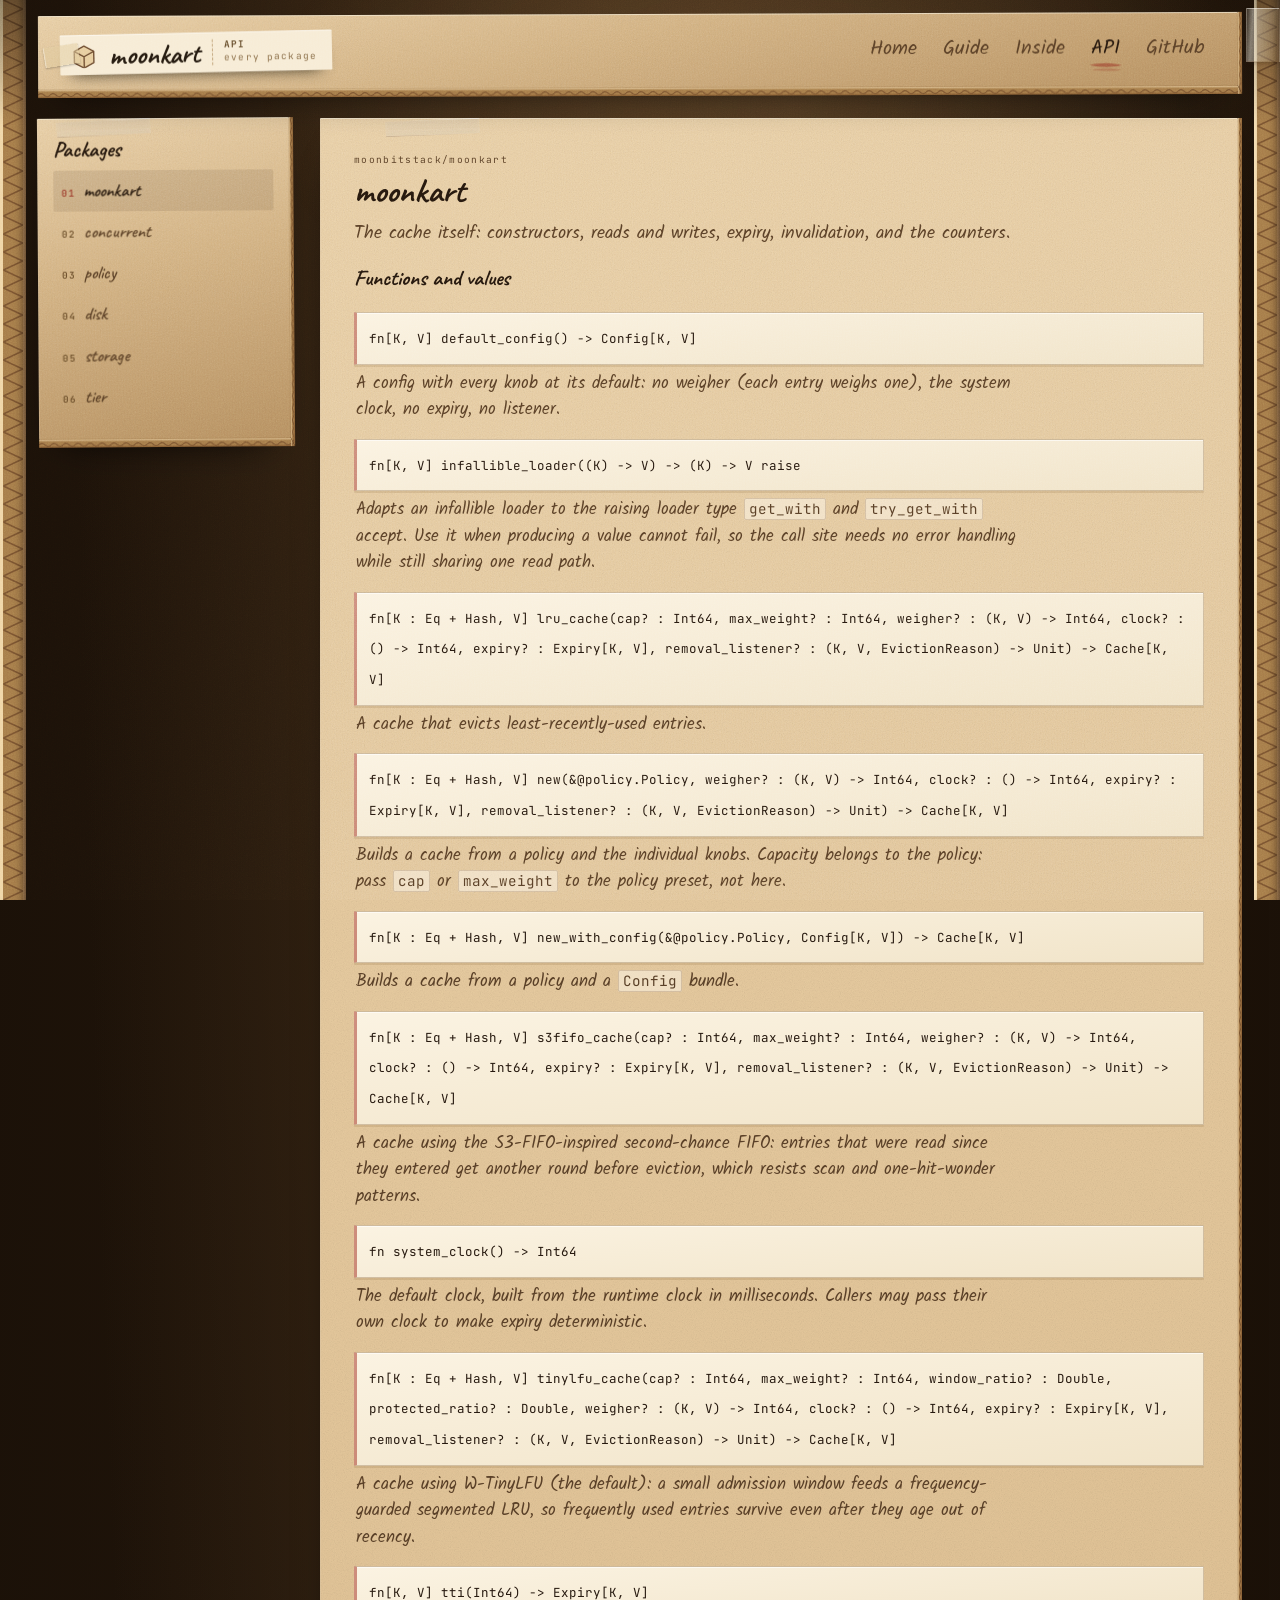
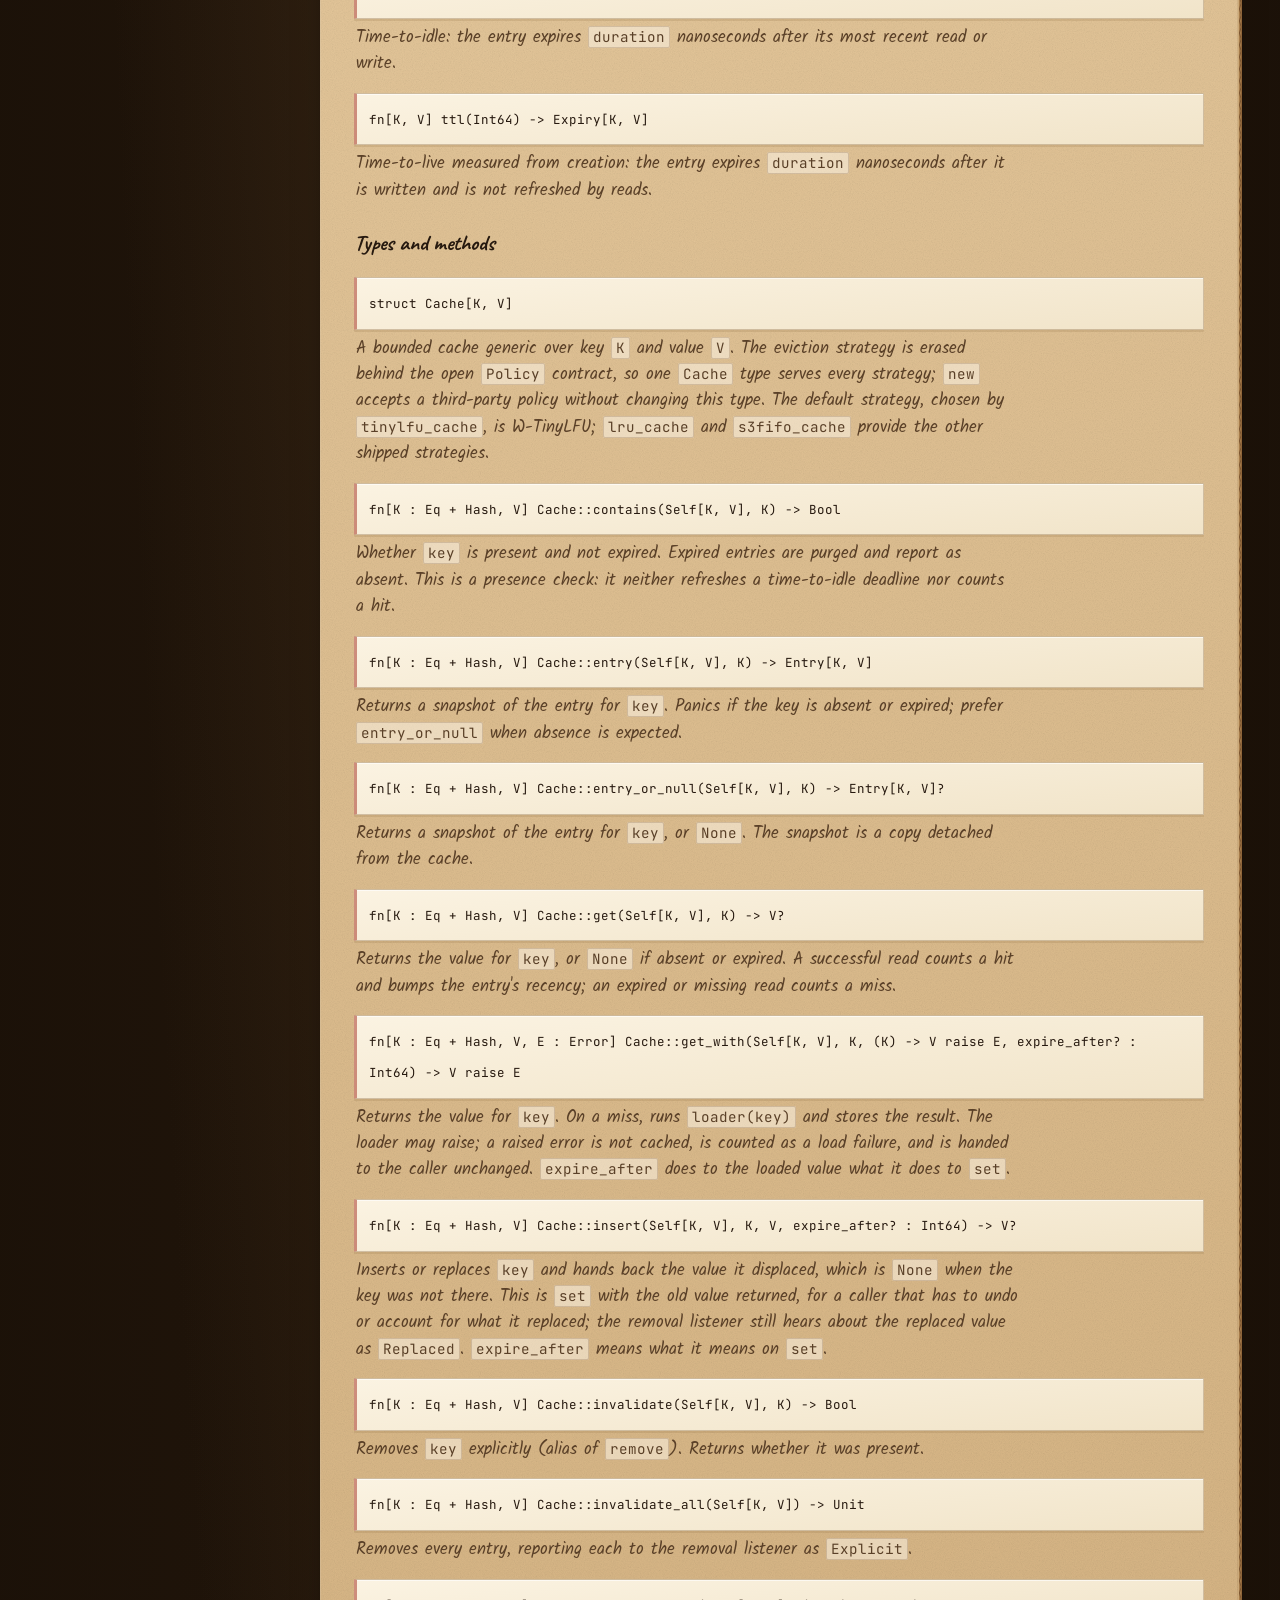
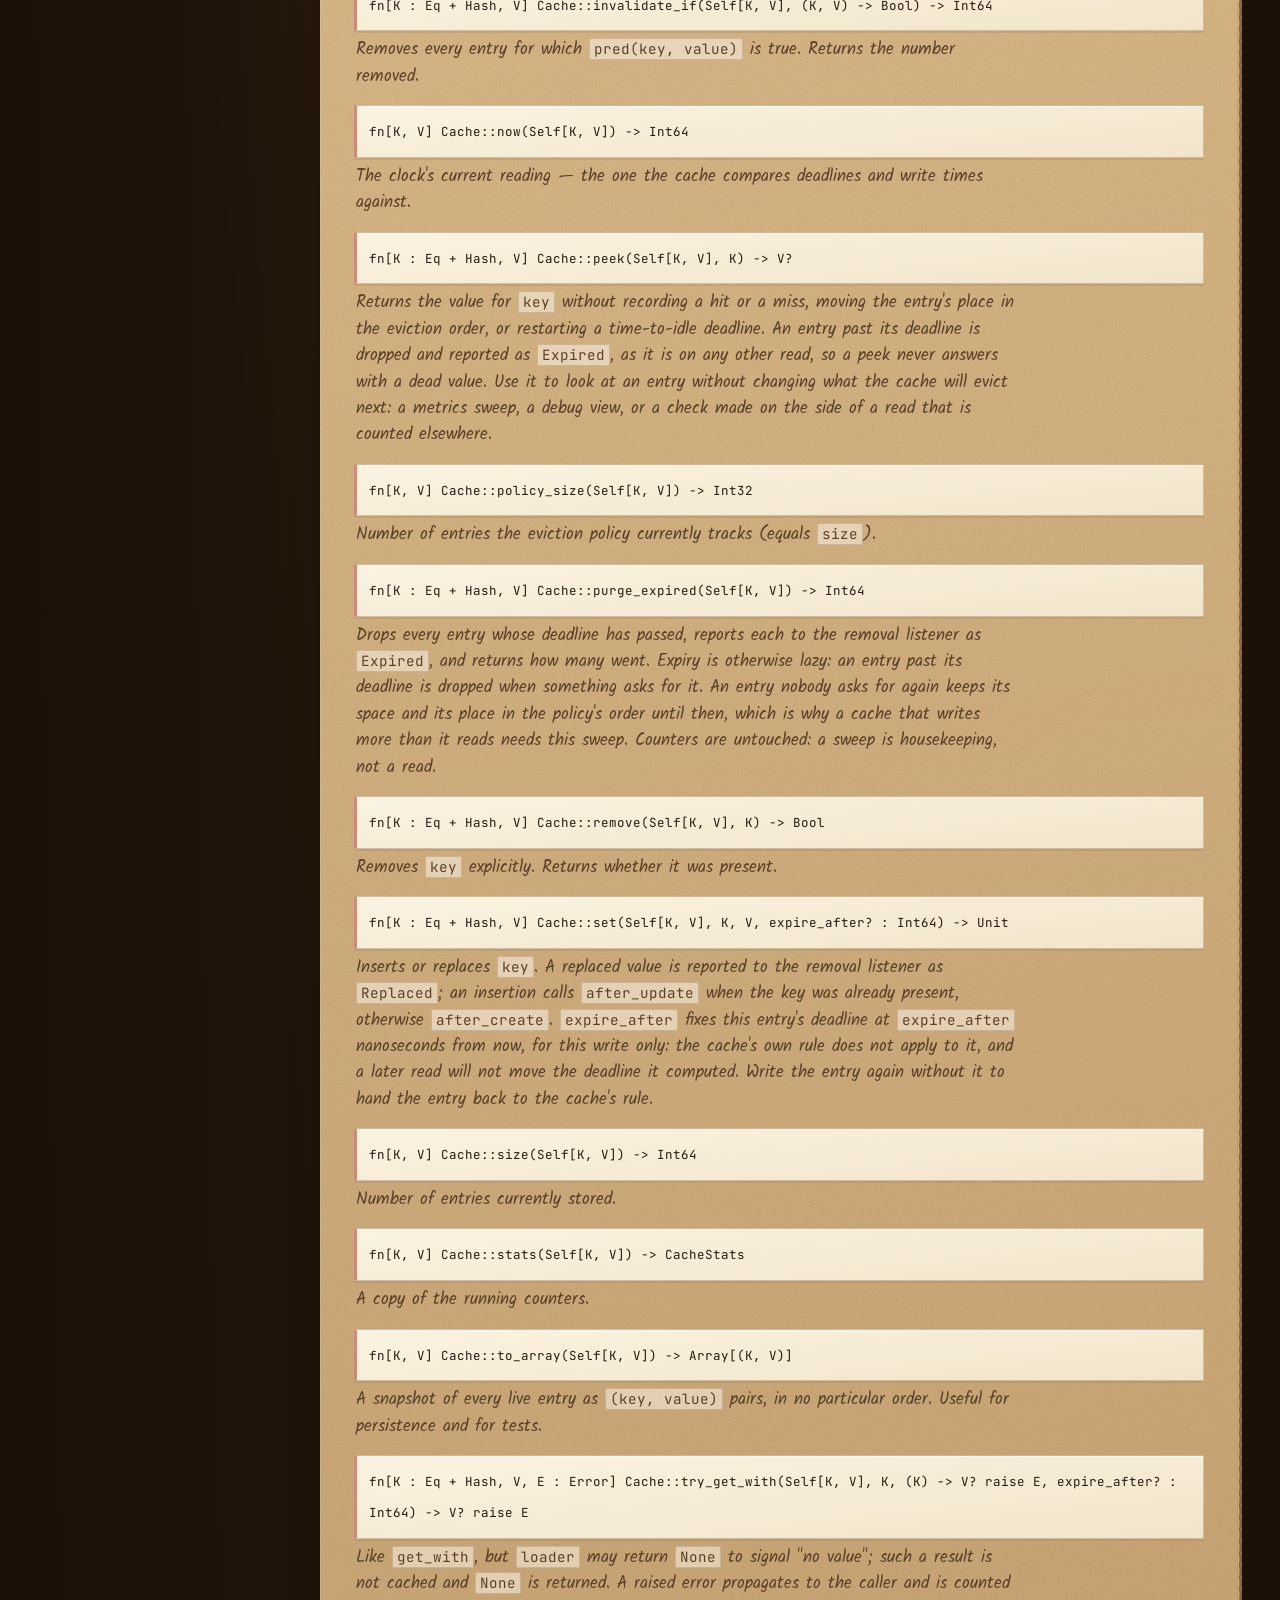
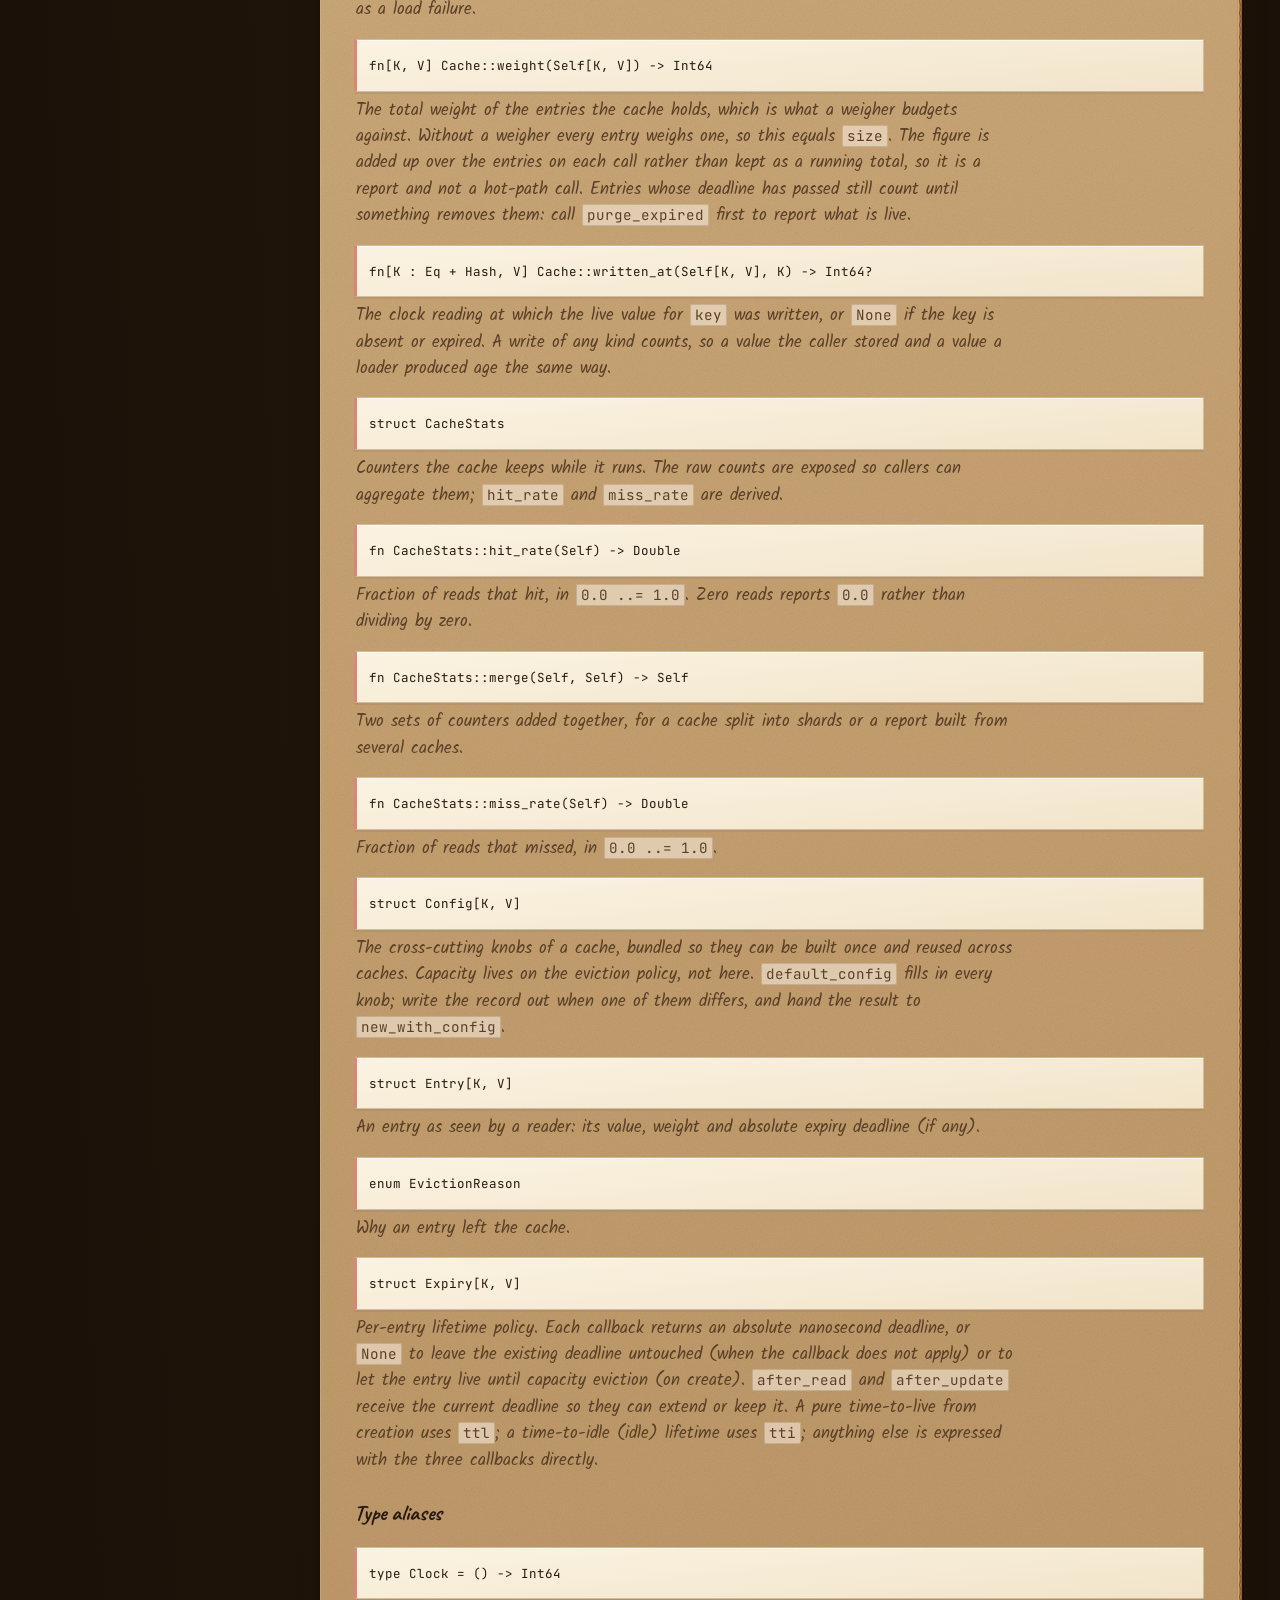
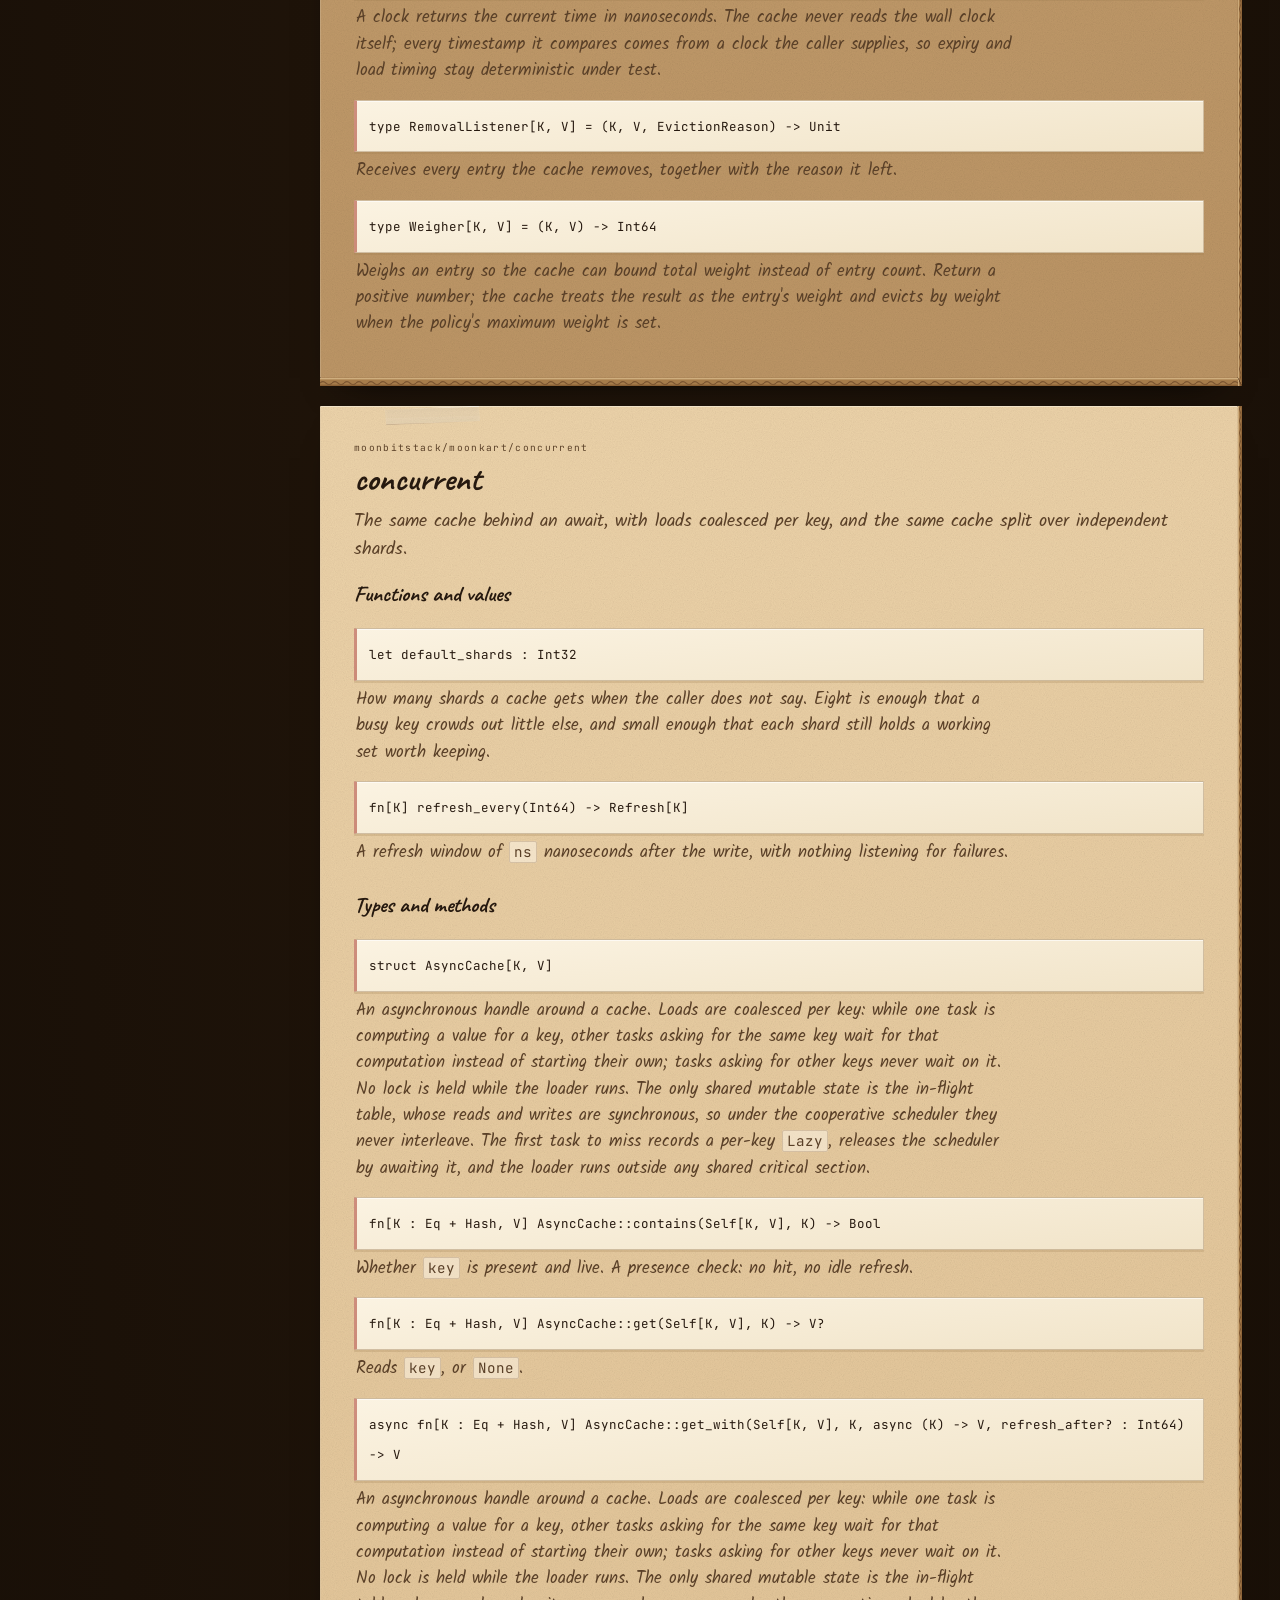
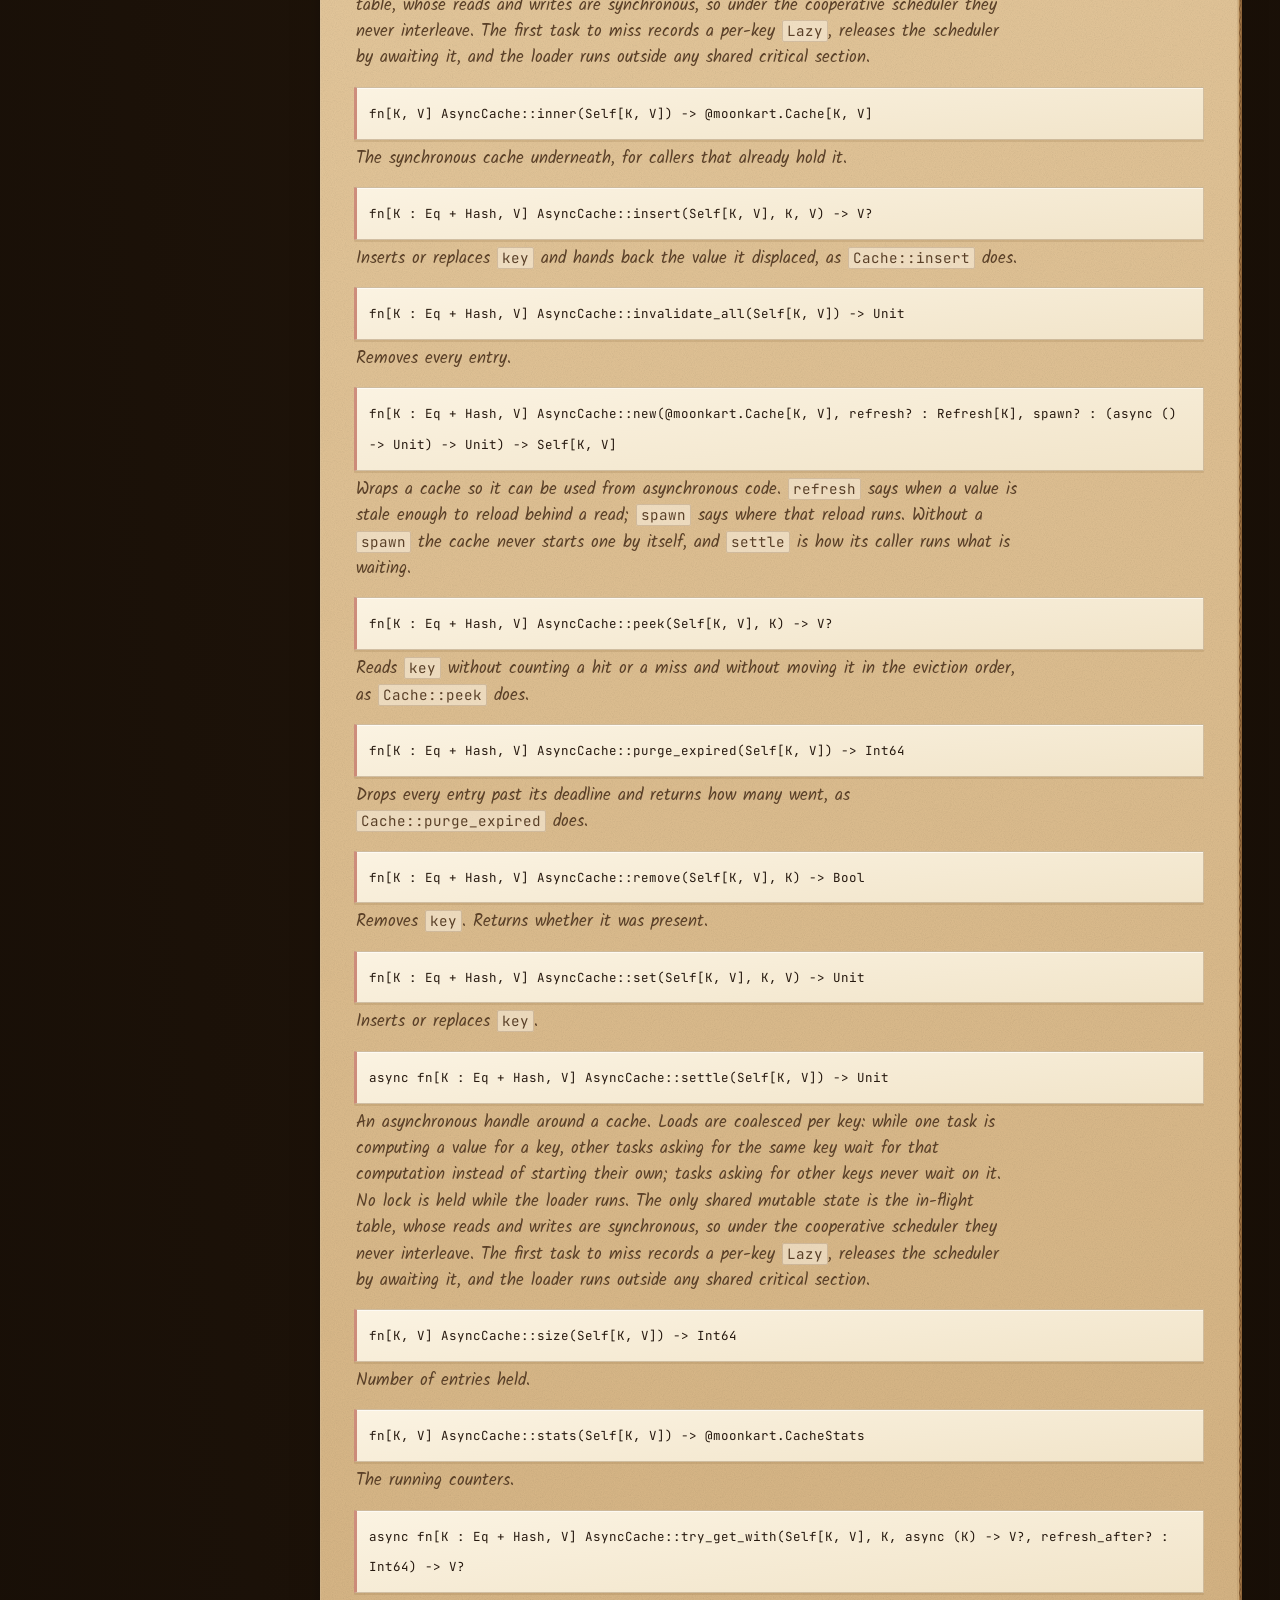
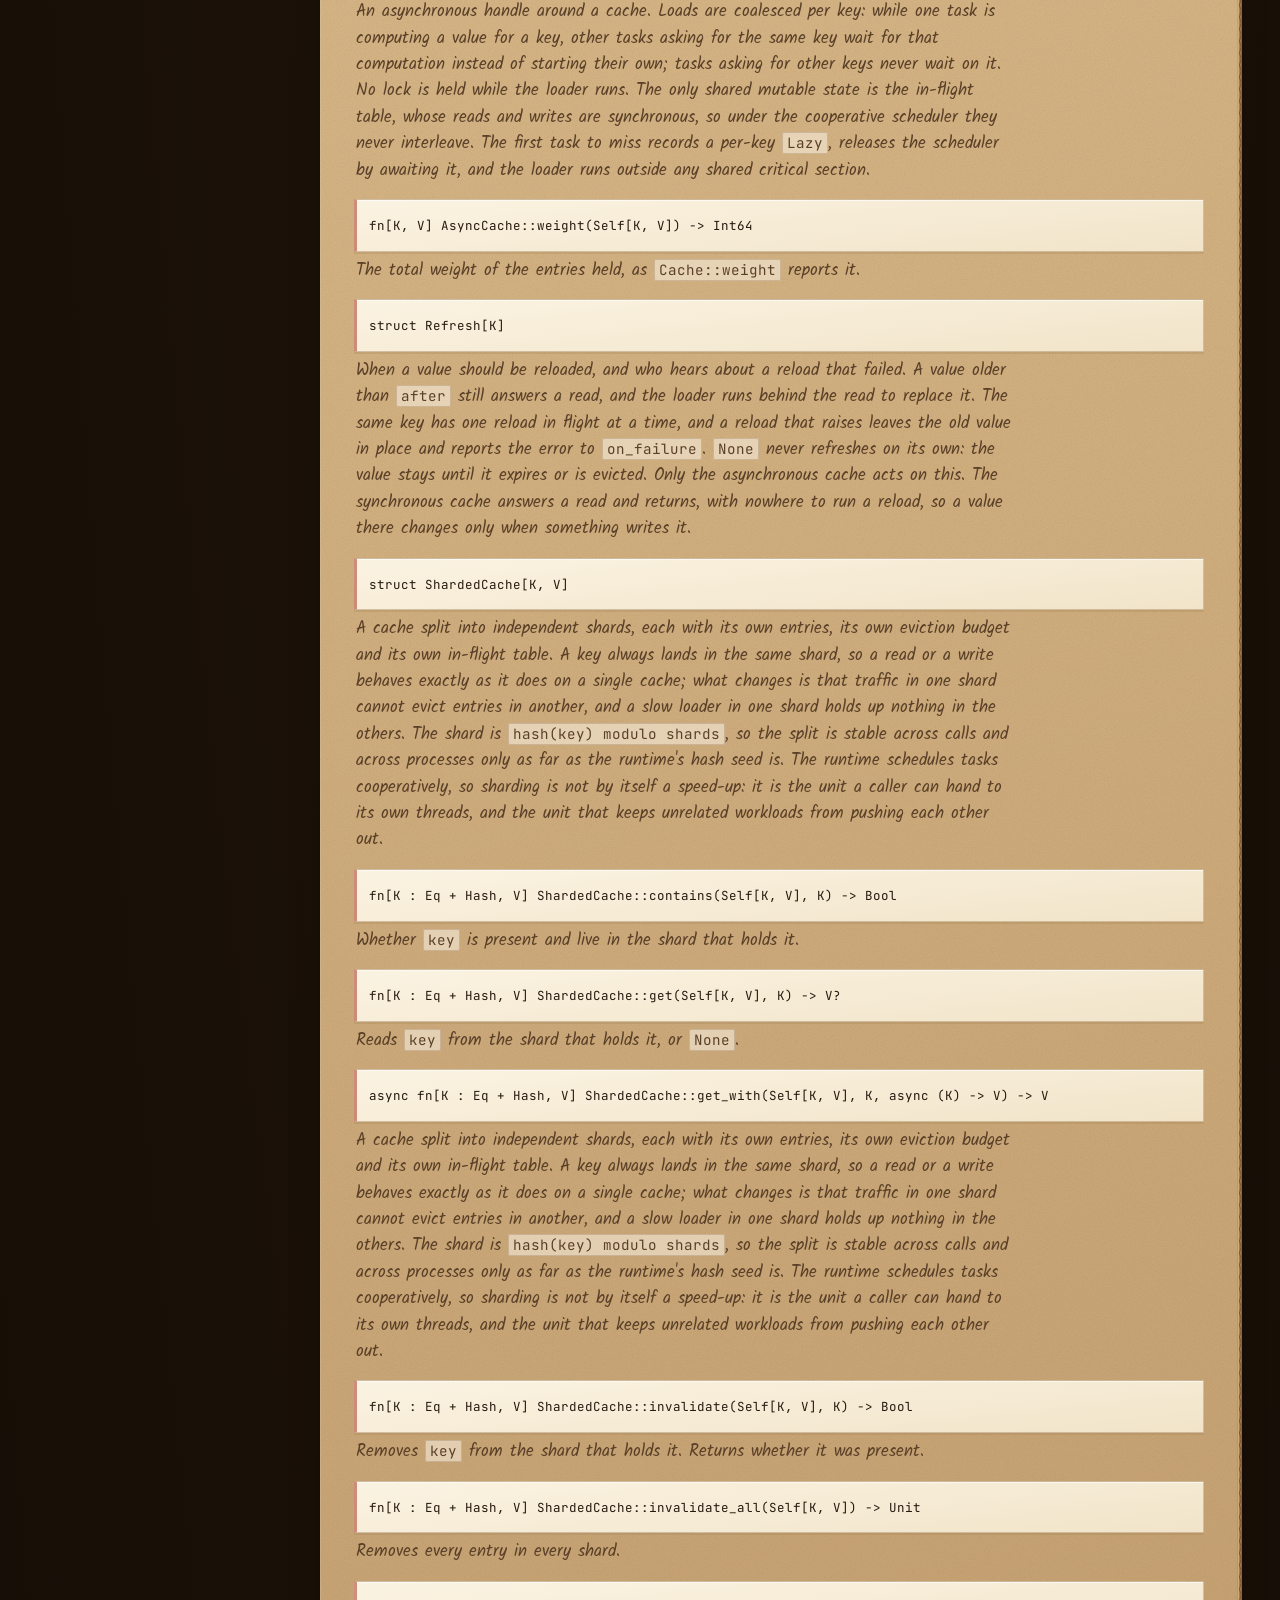
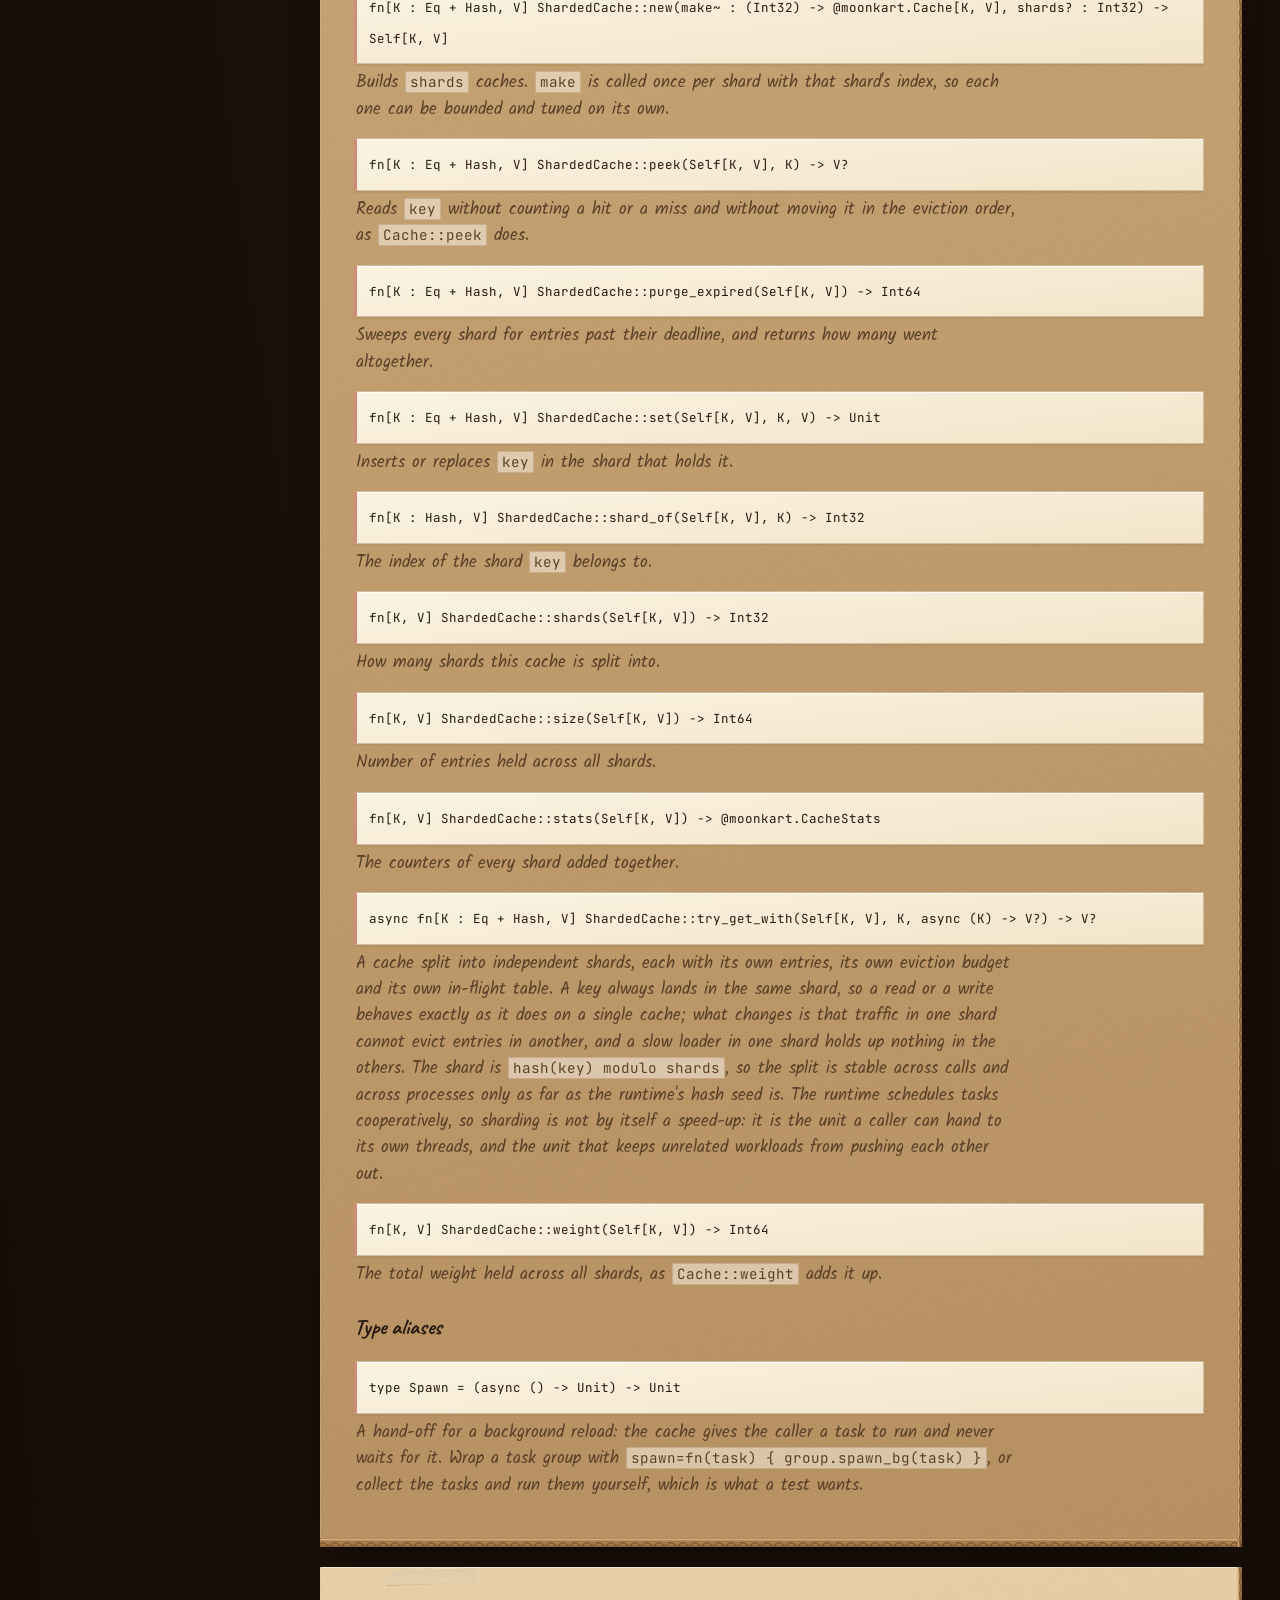
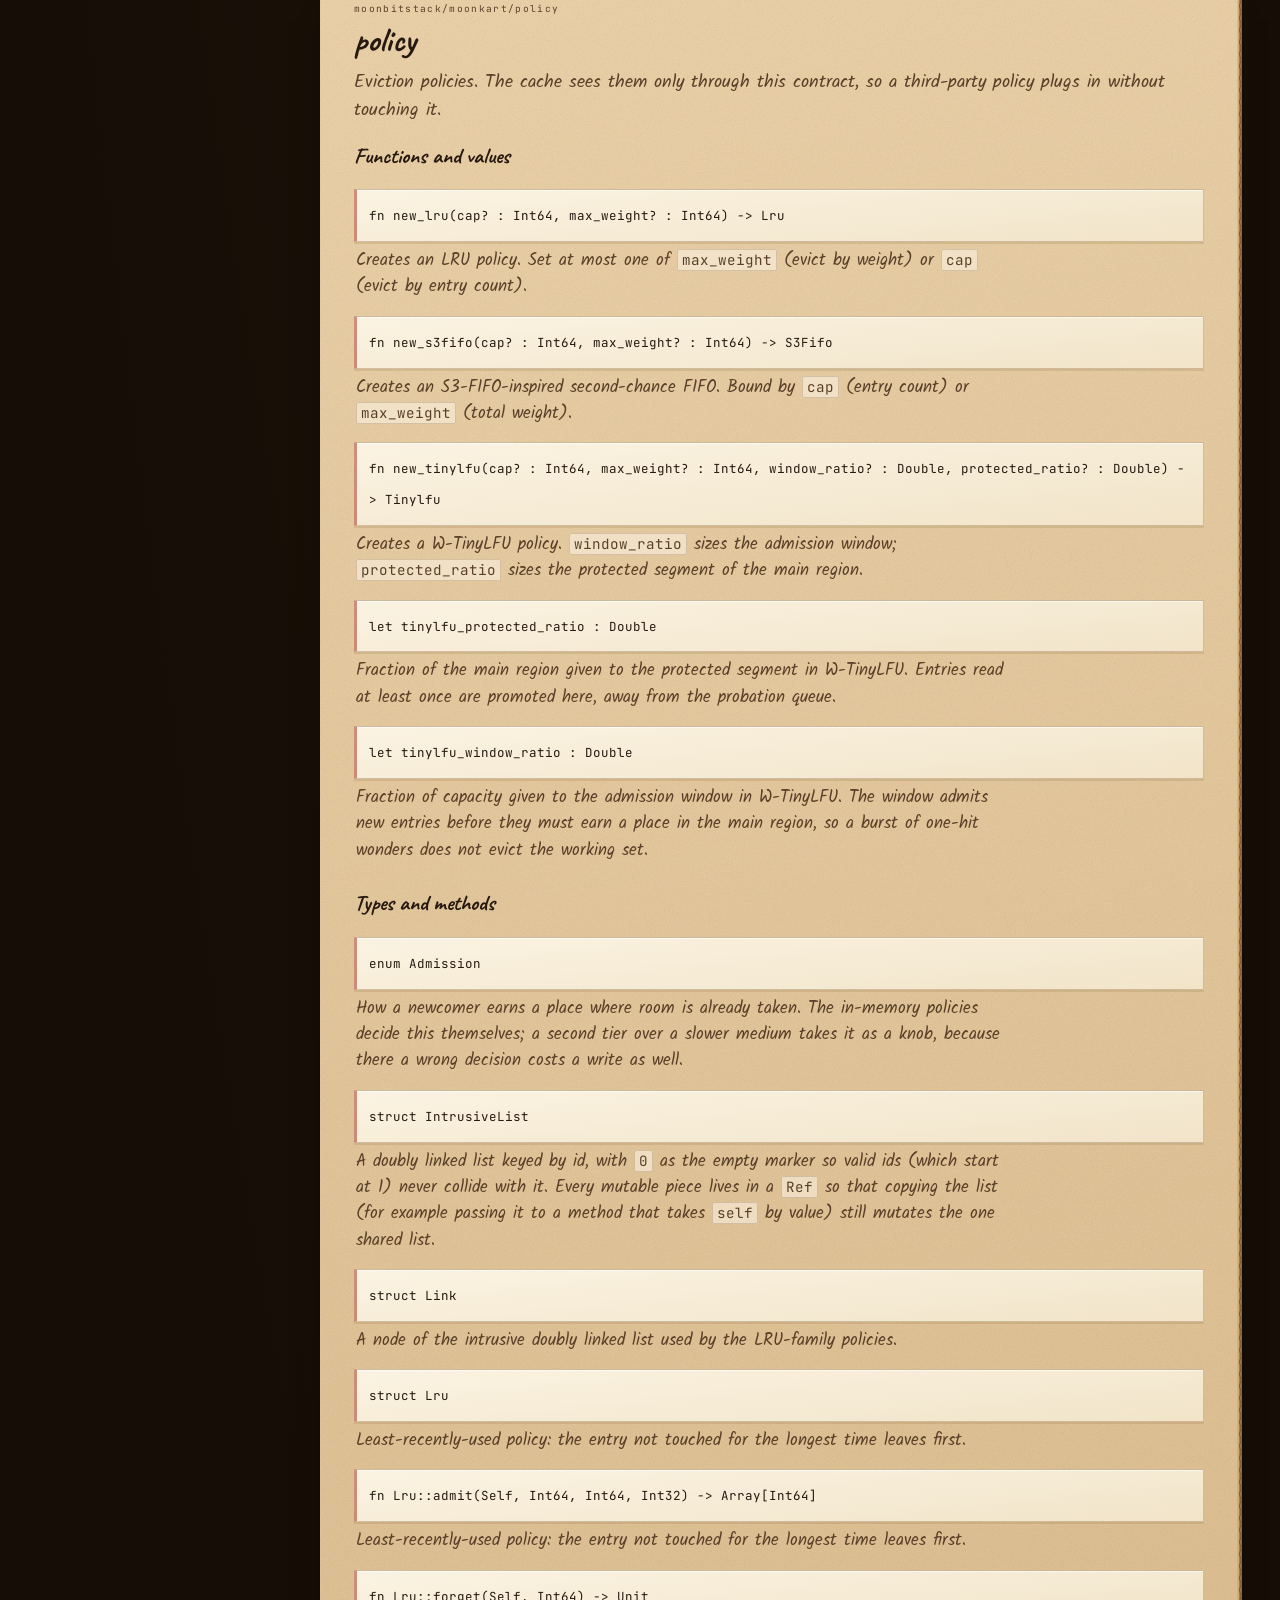
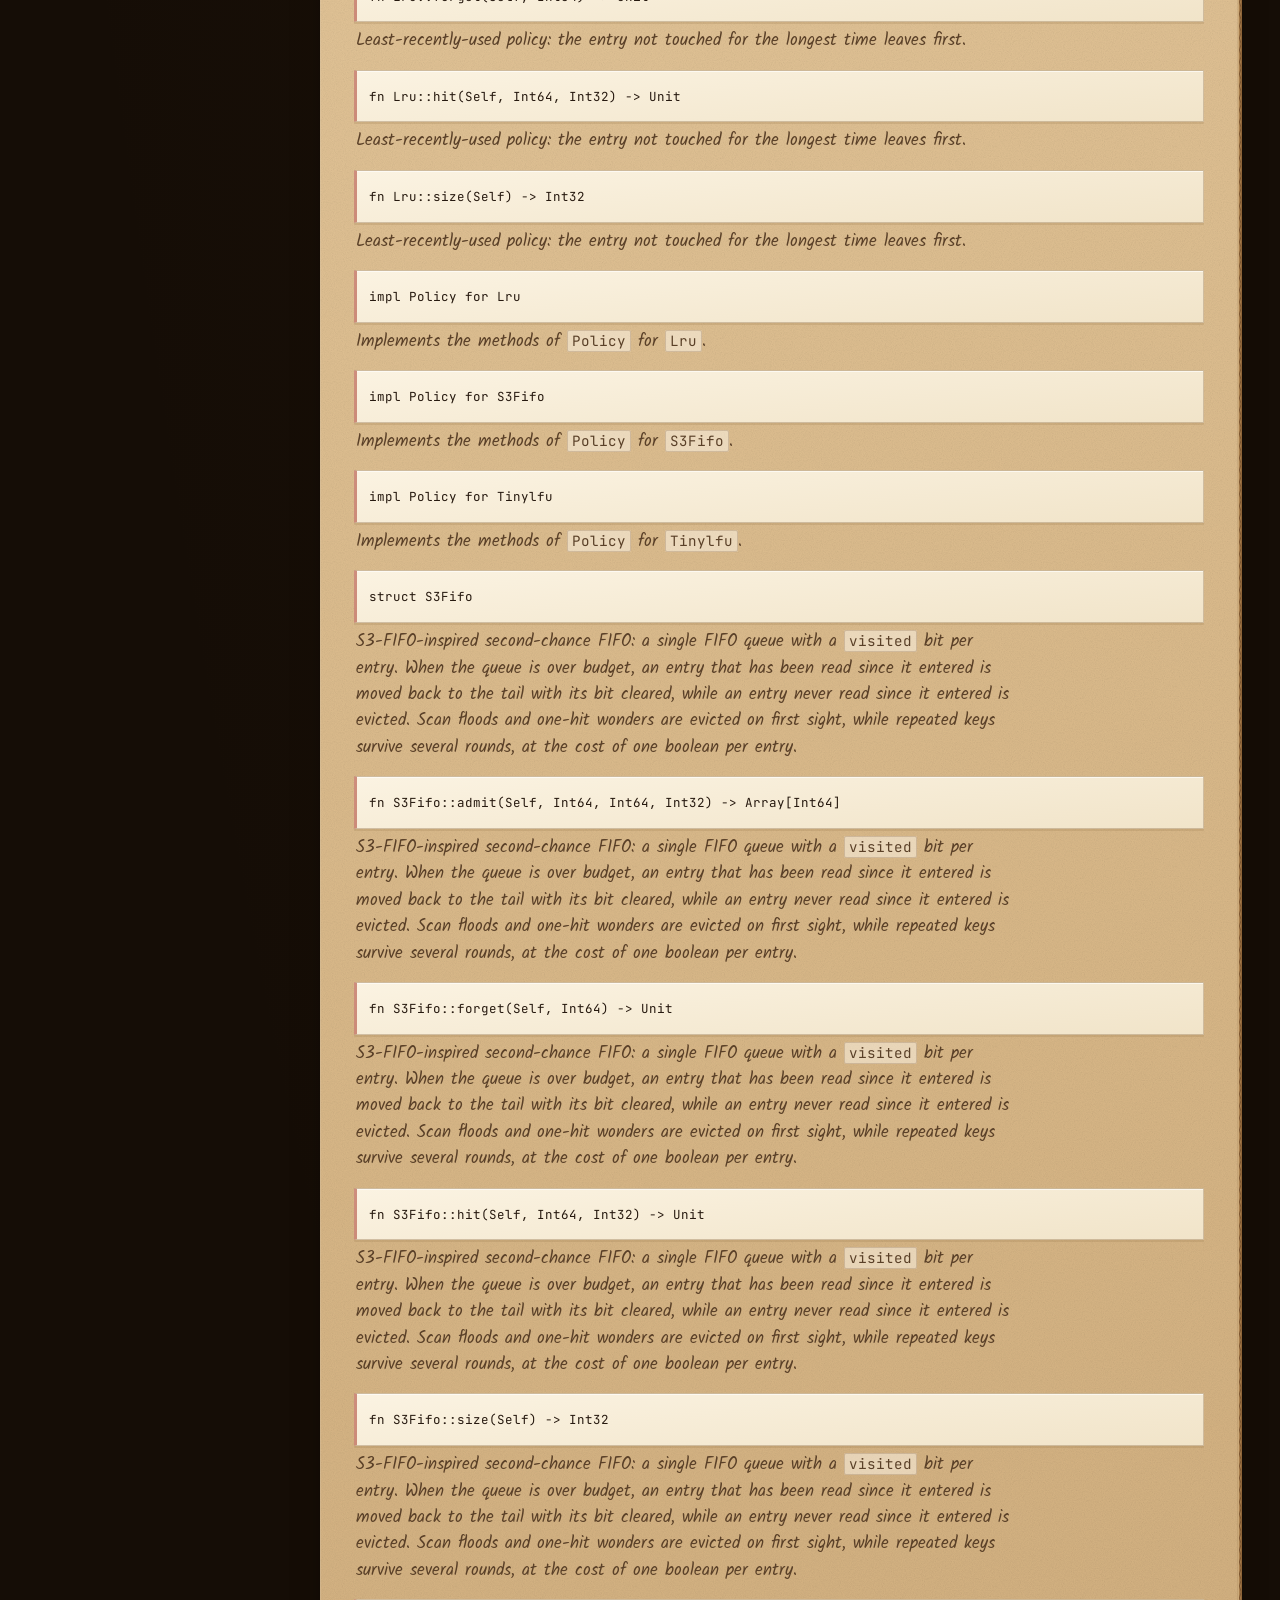
==== commit 4bc60094: "test(moonkart): pin when a restored record counts as written. A record on a file or in browser stora" ====
--- a/docs/api.html
+++ b/docs/api.html
@@ -322,25 +322,25 @@
 <div class="note"><span>Native only: the filesystem in the standard library is asynchronous and native-only. <code>storage</code> offers the same contract on the js target.</span></div>
 <h3 class="api__h">Types and methods</h3><dl class="api">
 <dt><code>struct DiskCache[K, V]</code></dt>
-<dd>A cache backed by both memory and a file. The memory cache answers reads; the file holds a record for every write it keeps, so the cache survives a restart, and the file is itself bounded: <code>max_bytes</code> caps the live records, and when a write would spend the last of the budget the rule in <code>admission</code> decides whether the newcomer or a resident record leaves. Keys and values are encoded with codecs you supply, so the layer stays generic and imposes no wire format of its own. Records restored on open are replayed through <code>set</code>, so the memory cache&#x27;s current capacity and expiry policy apply to them; call <code>compact</code> periodically so the file does not grow without bound.</dd>
+<dd>A cache backed by both memory and a file. The memory cache answers reads; the file holds a record for every write it keeps, so the cache survives a restart, and the file is itself bounded: <code>max_bytes</code> caps the live records, and when a write would spend the last of the budget the rule in <code>admission</code> decides whether the newcomer or a resident record leaves. Keys and values are encoded with codecs you supply, so the layer stays generic and imposes no wire format of its own. Records restored on open are replayed through <code>set</code>, so the memory cache&#x27;s current capacity and expiry policy apply to them, and they count as written when the cache opens: a record on the file carries no write time, so a refresh window starts again after a restart. Call <code>compact</code> periodically so the file does not grow without bound.</dd>
 <dt><code>fn[K, V] DiskCache::budget(Self[K, V]) -&gt; Int64</code></dt>
 <dd>The bytes the file&#x27;s live records take, against the budget it was opened with.</dd>
 <dt><code>fn[K, V] DiskCache::cache(Self[K, V]) -&gt; @moonkart.Cache[K, V]</code></dt>
 <dd>The in-memory cache underneath.</dd>
 <dt><code>async fn[K : Eq + Hash, V] DiskCache::compact(Self[K, V]) -&gt; Unit</code></dt>
-<dd>A cache backed by both memory and a file. The memory cache answers reads; the file holds a record for every write it keeps, so the cache survives a restart, and the file is itself bounded: <code>max_bytes</code> caps the live records, and when a write would spend the last of the budget the rule in <code>admission</code> decides whether the newcomer or a resident record leaves. Keys and values are encoded with codecs you supply, so the layer stays generic and imposes no wire format of its own. Records restored on open are replayed through <code>set</code>, so the memory cache&#x27;s current capacity and expiry policy apply to them; call <code>compact</code> periodically so the file does not grow without bound.</dd>
+<dd>A cache backed by both memory and a file. The memory cache answers reads; the file holds a record for every write it keeps, so the cache survives a restart, and the file is itself bounded: <code>max_bytes</code> caps the live records, and when a write would spend the last of the budget the rule in <code>admission</code> decides whether the newcomer or a resident record leaves. Keys and values are encoded with codecs you supply, so the layer stays generic and imposes no wire format of its own. Records restored on open are replayed through <code>set</code>, so the memory cache&#x27;s current capacity and expiry policy apply to them, and they count as written when the cache opens: a record on the file carries no write time, so a refresh window starts again after a restart. Call <code>compact</code> periodically so the file does not grow without bound.</dd>
 <dt><code>fn[K : Eq + Hash, V] DiskCache::contains(Self[K, V], K) -&gt; Bool</code></dt>
 <dd>Whether <code>key</code> would be found: in memory, or in the file.</dd>
 <dt><code>async fn[K : Eq + Hash, V] DiskCache::get(Self[K, V], K) -&gt; V?</code></dt>
-<dd>A cache backed by both memory and a file. The memory cache answers reads; the file holds a record for every write it keeps, so the cache survives a restart, and the file is itself bounded: <code>max_bytes</code> caps the live records, and when a write would spend the last of the budget the rule in <code>admission</code> decides whether the newcomer or a resident record leaves. Keys and values are encoded with codecs you supply, so the layer stays generic and imposes no wire format of its own. Records restored on open are replayed through <code>set</code>, so the memory cache&#x27;s current capacity and expiry policy apply to them; call <code>compact</code> periodically so the file does not grow without bound.</dd>
+<dd>A cache backed by both memory and a file. The memory cache answers reads; the file holds a record for every write it keeps, so the cache survives a restart, and the file is itself bounded: <code>max_bytes</code> caps the live records, and when a write would spend the last of the budget the rule in <code>admission</code> decides whether the newcomer or a resident record leaves. Keys and values are encoded with codecs you supply, so the layer stays generic and imposes no wire format of its own. Records restored on open are replayed through <code>set</code>, so the memory cache&#x27;s current capacity and expiry policy apply to them, and they count as written when the cache opens: a record on the file carries no write time, so a refresh window starts again after a restart. Call <code>compact</code> periodically so the file does not grow without bound.</dd>
 <dt><code>async fn[K : Eq + Hash, V] DiskCache::open(@moonkart.Cache[K, V], StringView, (K) -&gt; Bytes, (Bytes) -&gt; K?, (V) -&gt; Bytes, (Bytes) -&gt; V?, max_bytes? : Int64, admission? : @policy.Admission) -&gt; Self[K, V]</code></dt>
-<dd>A cache backed by both memory and a file. The memory cache answers reads; the file holds a record for every write it keeps, so the cache survives a restart, and the file is itself bounded: <code>max_bytes</code> caps the live records, and when a write would spend the last of the budget the rule in <code>admission</code> decides whether the newcomer or a resident record leaves. Keys and values are encoded with codecs you supply, so the layer stays generic and imposes no wire format of its own. Records restored on open are replayed through <code>set</code>, so the memory cache&#x27;s current capacity and expiry policy apply to them; call <code>compact</code> periodically so the file does not grow without bound.</dd>
+<dd>A cache backed by both memory and a file. The memory cache answers reads; the file holds a record for every write it keeps, so the cache survives a restart, and the file is itself bounded: <code>max_bytes</code> caps the live records, and when a write would spend the last of the budget the rule in <code>admission</code> decides whether the newcomer or a resident record leaves. Keys and values are encoded with codecs you supply, so the layer stays generic and imposes no wire format of its own. Records restored on open are replayed through <code>set</code>, so the memory cache&#x27;s current capacity and expiry policy apply to them, and they count as written when the cache opens: a record on the file carries no write time, so a refresh window starts again after a restart. Call <code>compact</code> periodically so the file does not grow without bound.</dd>
 <dt><code>fn[K, V] DiskCache::path(Self[K, V]) -&gt; String</code></dt>
 <dd>The path this cache persists to.</dd>
 <dt><code>async fn[K : Eq + Hash, V] DiskCache::remove(Self[K, V], K) -&gt; Bool</code></dt>
-<dd>A cache backed by both memory and a file. The memory cache answers reads; the file holds a record for every write it keeps, so the cache survives a restart, and the file is itself bounded: <code>max_bytes</code> caps the live records, and when a write would spend the last of the budget the rule in <code>admission</code> decides whether the newcomer or a resident record leaves. Keys and values are encoded with codecs you supply, so the layer stays generic and imposes no wire format of its own. Records restored on open are replayed through <code>set</code>, so the memory cache&#x27;s current capacity and expiry policy apply to them; call <code>compact</code> periodically so the file does not grow without bound.</dd>
+<dd>A cache backed by both memory and a file. The memory cache answers reads; the file holds a record for every write it keeps, so the cache survives a restart, and the file is itself bounded: <code>max_bytes</code> caps the live records, and when a write would spend the last of the budget the rule in <code>admission</code> decides whether the newcomer or a resident record leaves. Keys and values are encoded with codecs you supply, so the layer stays generic and imposes no wire format of its own. Records restored on open are replayed through <code>set</code>, so the memory cache&#x27;s current capacity and expiry policy apply to them, and they count as written when the cache opens: a record on the file carries no write time, so a refresh window starts again after a restart. Call <code>compact</code> periodically so the file does not grow without bound.</dd>
 <dt><code>async fn[K : Eq + Hash, V] DiskCache::set(Self[K, V], K, V) -&gt; Unit</code></dt>
-<dd>A cache backed by both memory and a file. The memory cache answers reads; the file holds a record for every write it keeps, so the cache survives a restart, and the file is itself bounded: <code>max_bytes</code> caps the live records, and when a write would spend the last of the budget the rule in <code>admission</code> decides whether the newcomer or a resident record leaves. Keys and values are encoded with codecs you supply, so the layer stays generic and imposes no wire format of its own. Records restored on open are replayed through <code>set</code>, so the memory cache&#x27;s current capacity and expiry policy apply to them; call <code>compact</code> periodically so the file does not grow without bound.</dd>
+<dd>A cache backed by both memory and a file. The memory cache answers reads; the file holds a record for every write it keeps, so the cache survives a restart, and the file is itself bounded: <code>max_bytes</code> caps the live records, and when a write would spend the last of the budget the rule in <code>admission</code> decides whether the newcomer or a resident record leaves. Keys and values are encoded with codecs you supply, so the layer stays generic and imposes no wire format of its own. Records restored on open are replayed through <code>set</code>, so the memory cache&#x27;s current capacity and expiry policy apply to them, and they count as written when the cache opens: a record on the file carries no write time, so a refresh window starts again after a restart. Call <code>compact</code> periodically so the file does not grow without bound.</dd>
 <dt><code>fn[K, V] DiskCache::size(Self[K, V]) -&gt; Int64</code></dt>
 <dd>Number of entries in memory. The file&#x27;s own count is in <code>stats</code>.</dd>
 <dt><code>fn[K, V] DiskCache::stats(Self[K, V]) -&gt; @tier.Stats</code></dt>
@@ -358,7 +358,7 @@
 <div class="note"><span><code>local_storage()</code> and <code>StorageCache::watch</code> exist on the js target only, where they bind <code>localStorage</code> and its <code>storage</code> event.</span></div>
 <h3 class="api__h">Types and methods</h3><dl class="api">
 <dt><code>struct StorageCache[K, V]</code></dt>
-<dd>A cache backed by both memory and a store that outlives the page: the same contract as the file tier, on a medium that is a map of strings. Every write goes to memory and to the store, bounded by <code>max_bytes</code> over the record bytes, with the rule in <code>admission</code> deciding who keeps the last byte. A read that misses memory is answered from the store and put back into memory. Records found on open are restored in the store&#x27;s own order and the memory cache&#x27;s current capacity and expiry policy apply to them.</dd>
+<dd>A cache backed by both memory and a store that outlives the page: the same contract as the file tier, on a medium that is a map of strings. Every write goes to memory and to the store, bounded by <code>max_bytes</code> over the record bytes, with the rule in <code>admission</code> deciding who keeps the last byte. A read that misses memory is answered from the store and put back into memory. Records found on open are restored in the store&#x27;s own order and the memory cache&#x27;s current capacity and expiry policy apply to them; a stored record carries no write time, so a restored value counts as written when the page loads.</dd>
 <dt><code>fn[K : Eq + Hash, V] StorageCache::apply_storage_event(Self[K, V], String) -&gt; Bool</code></dt>
 <dd>Drops a key this page still holds because another page wrote it: the memory entry goes, the store&#x27;s newer value stays, and the next read takes it. Returns whether the storage key belonged to this cache. A <code>storage</code> event listener passes it the key of every write another tab makes, which is what <code>StorageCache::watch</code> wires up in a browser.</dd>
 <dt><code>fn[K, V] StorageCache::budget(Self[K, V]) -&gt; Int64</code></dt>
